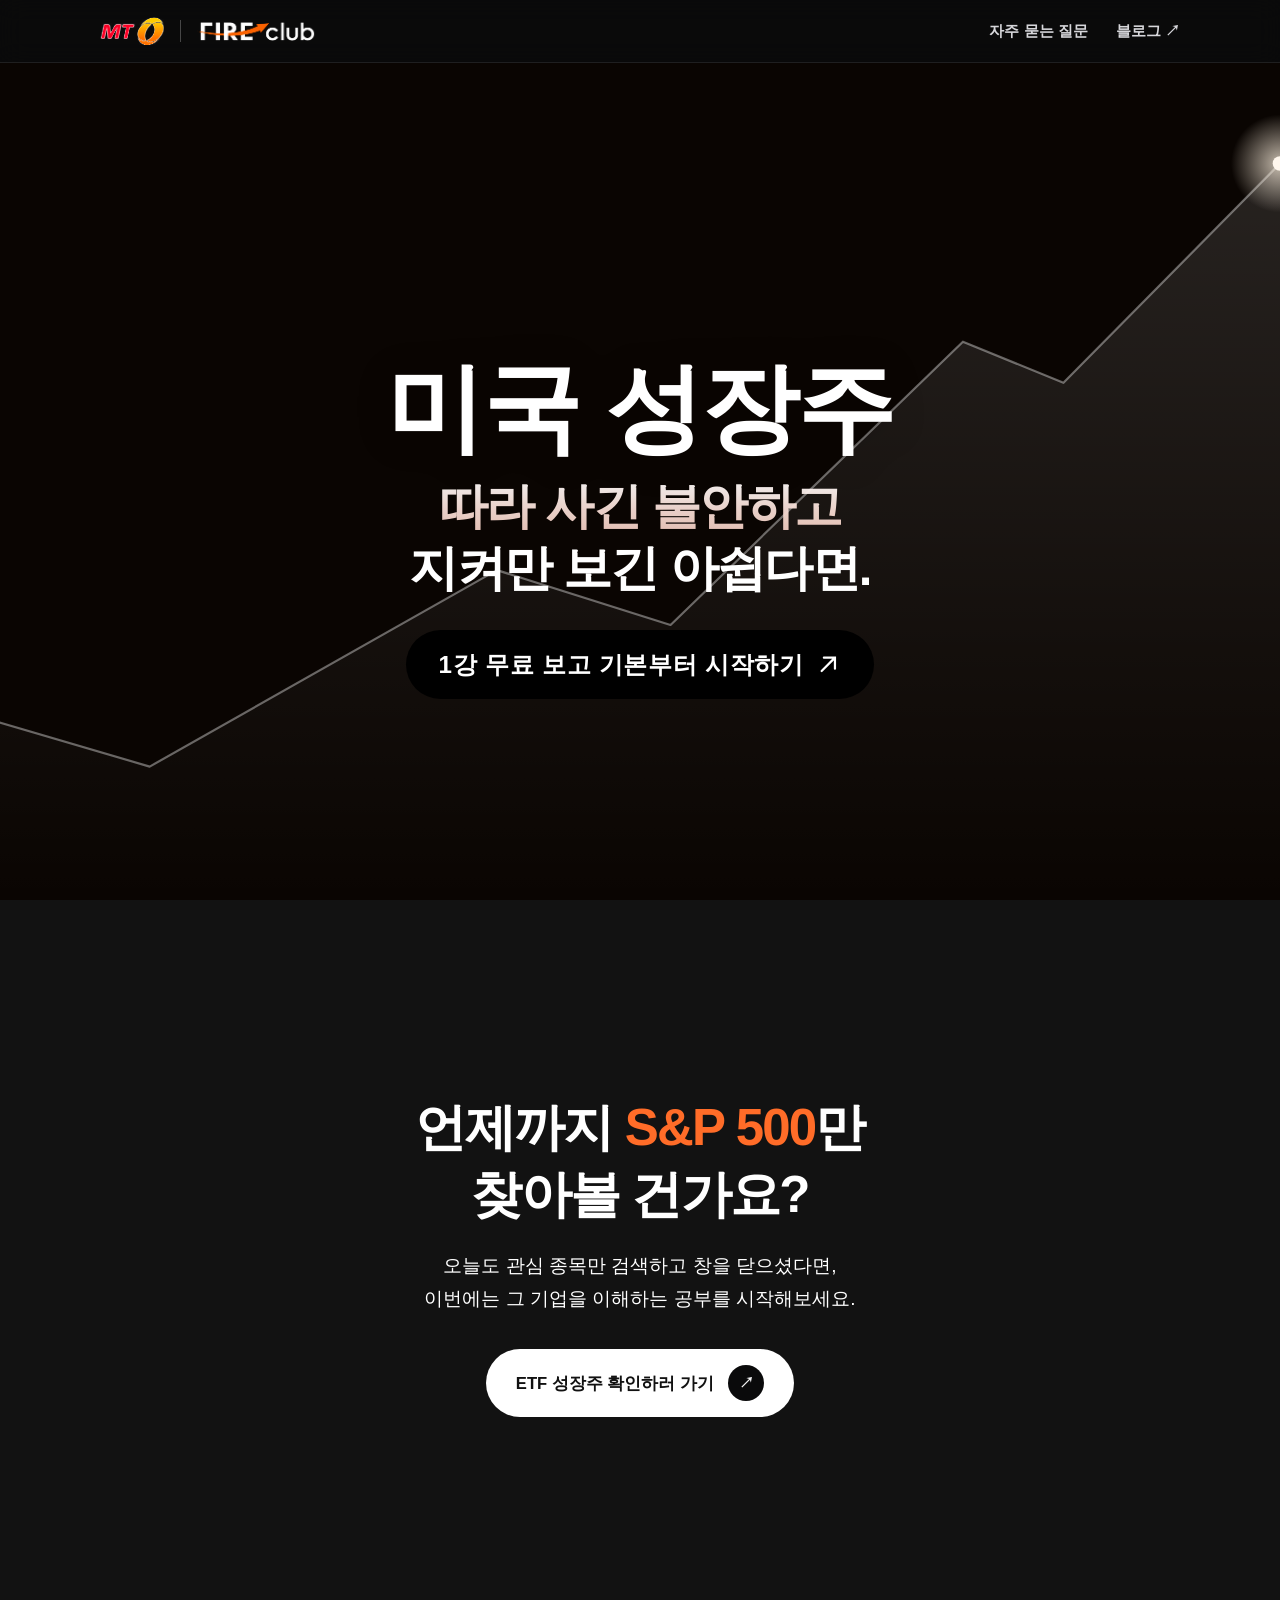
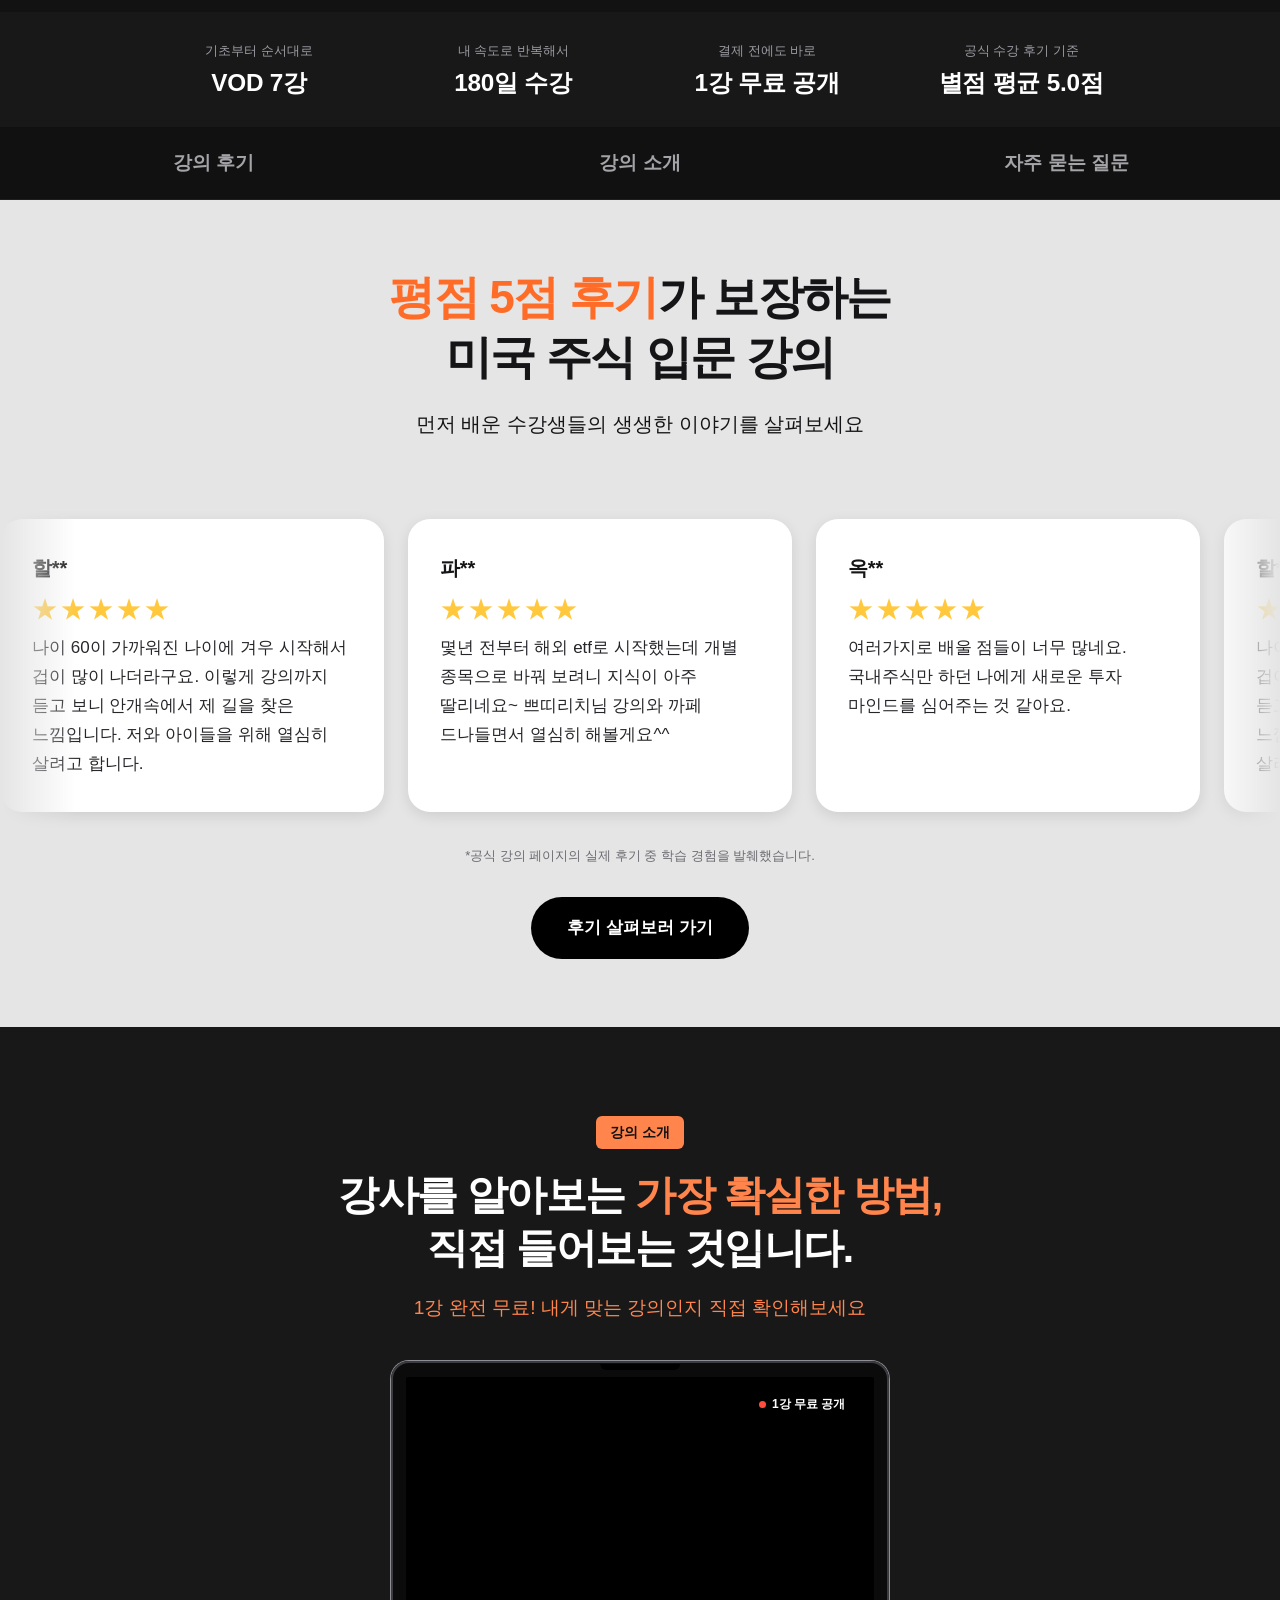
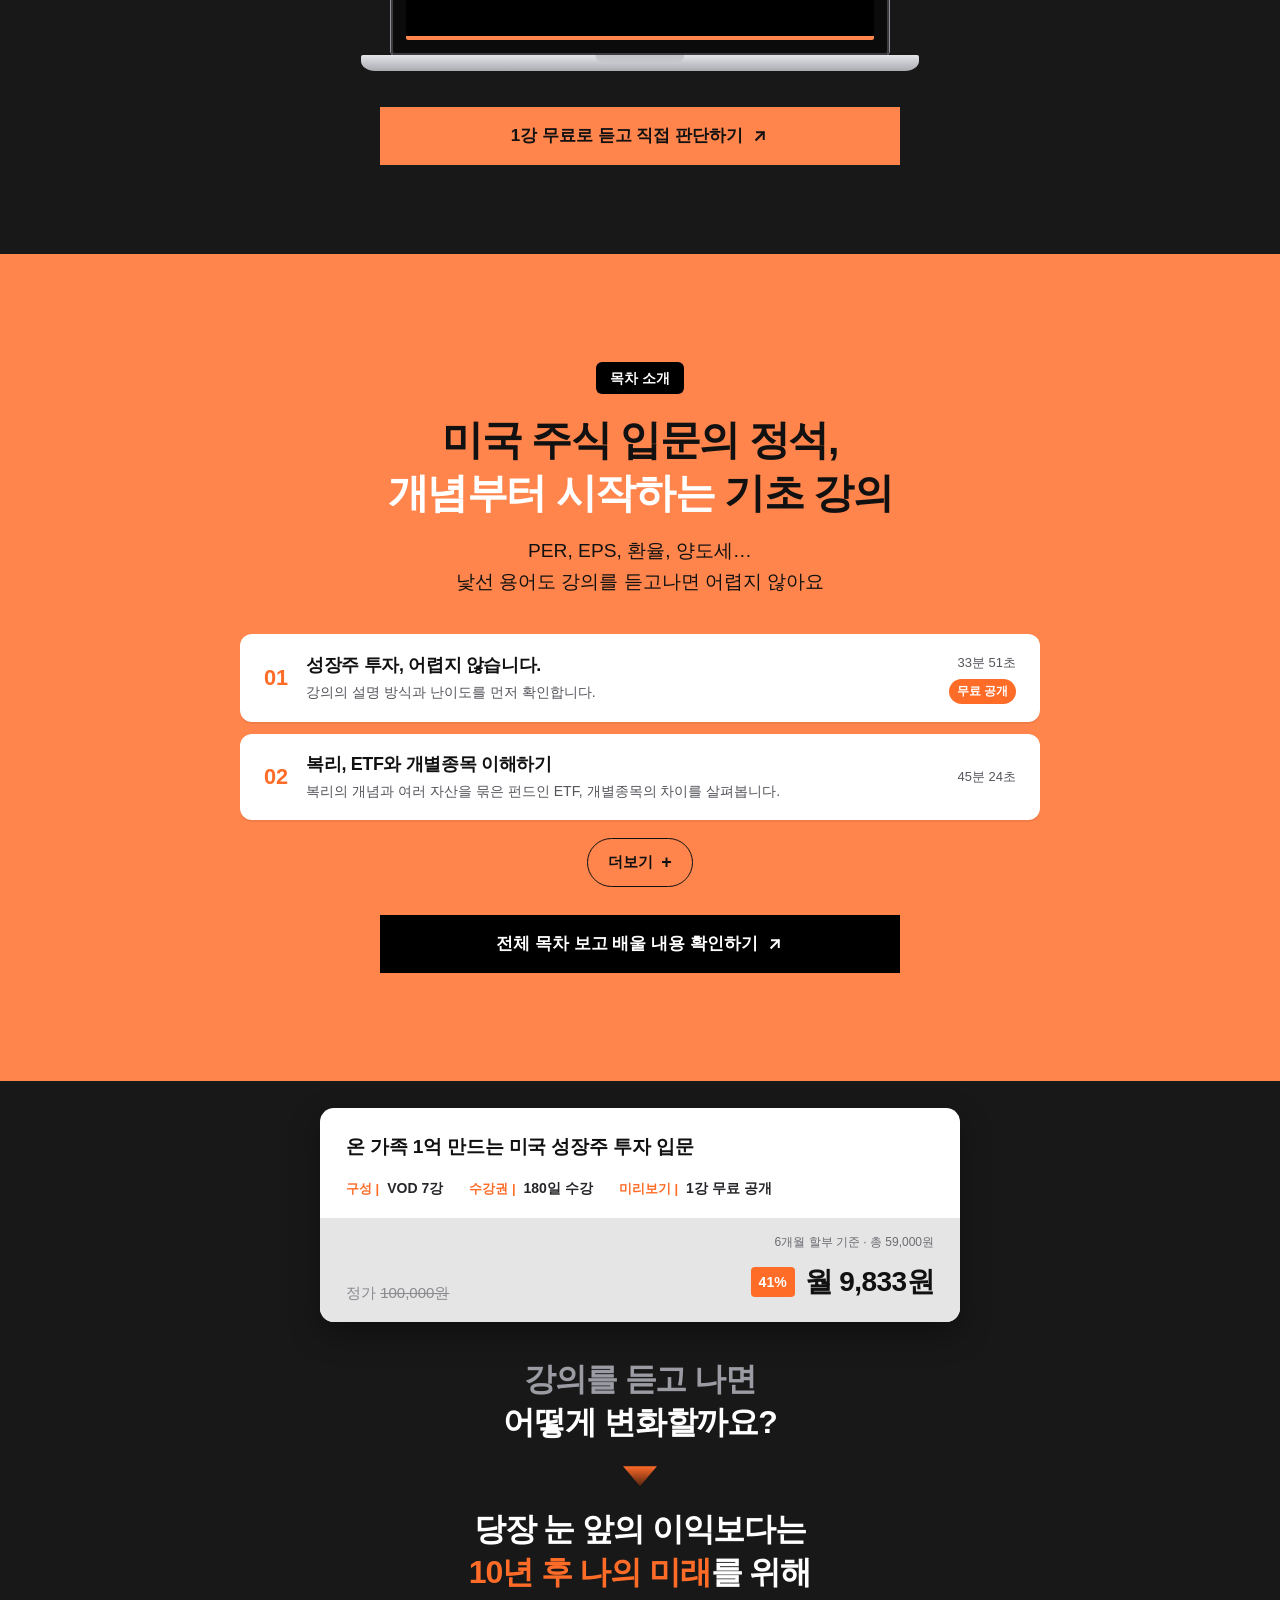
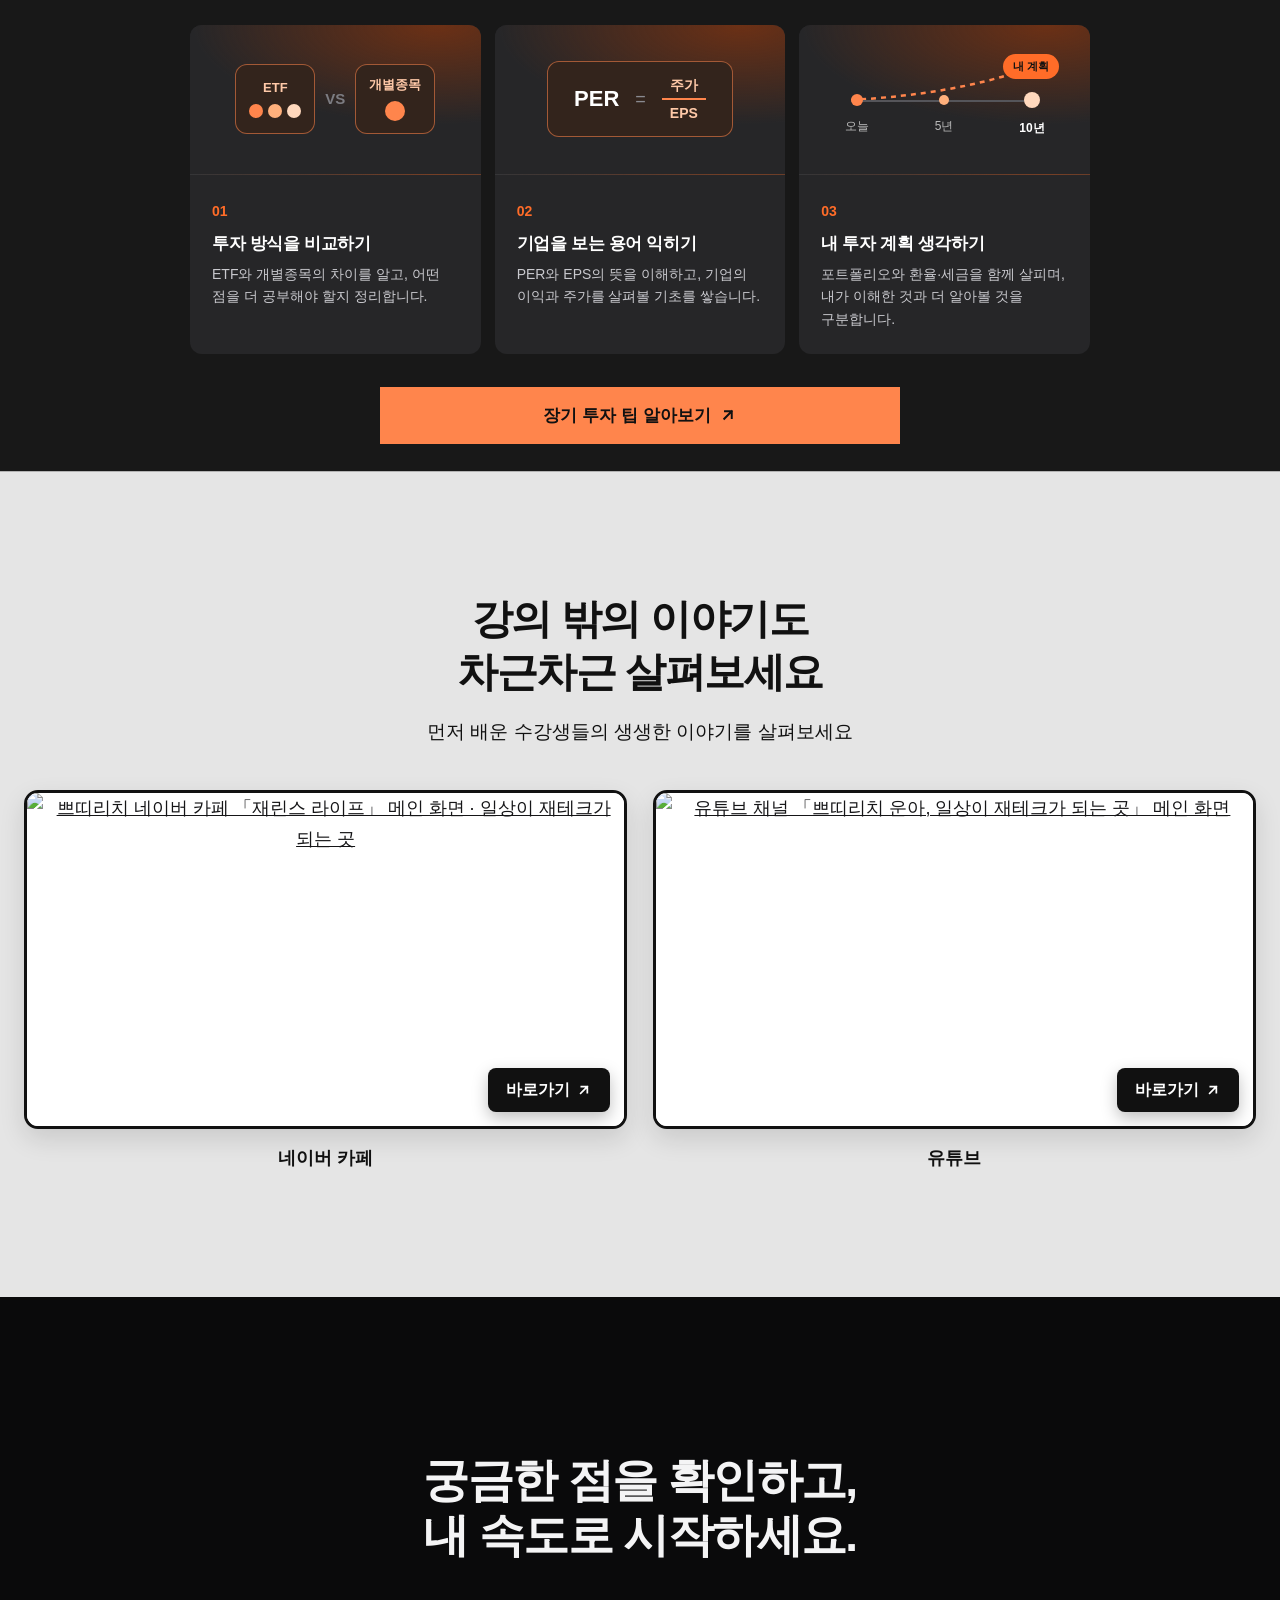
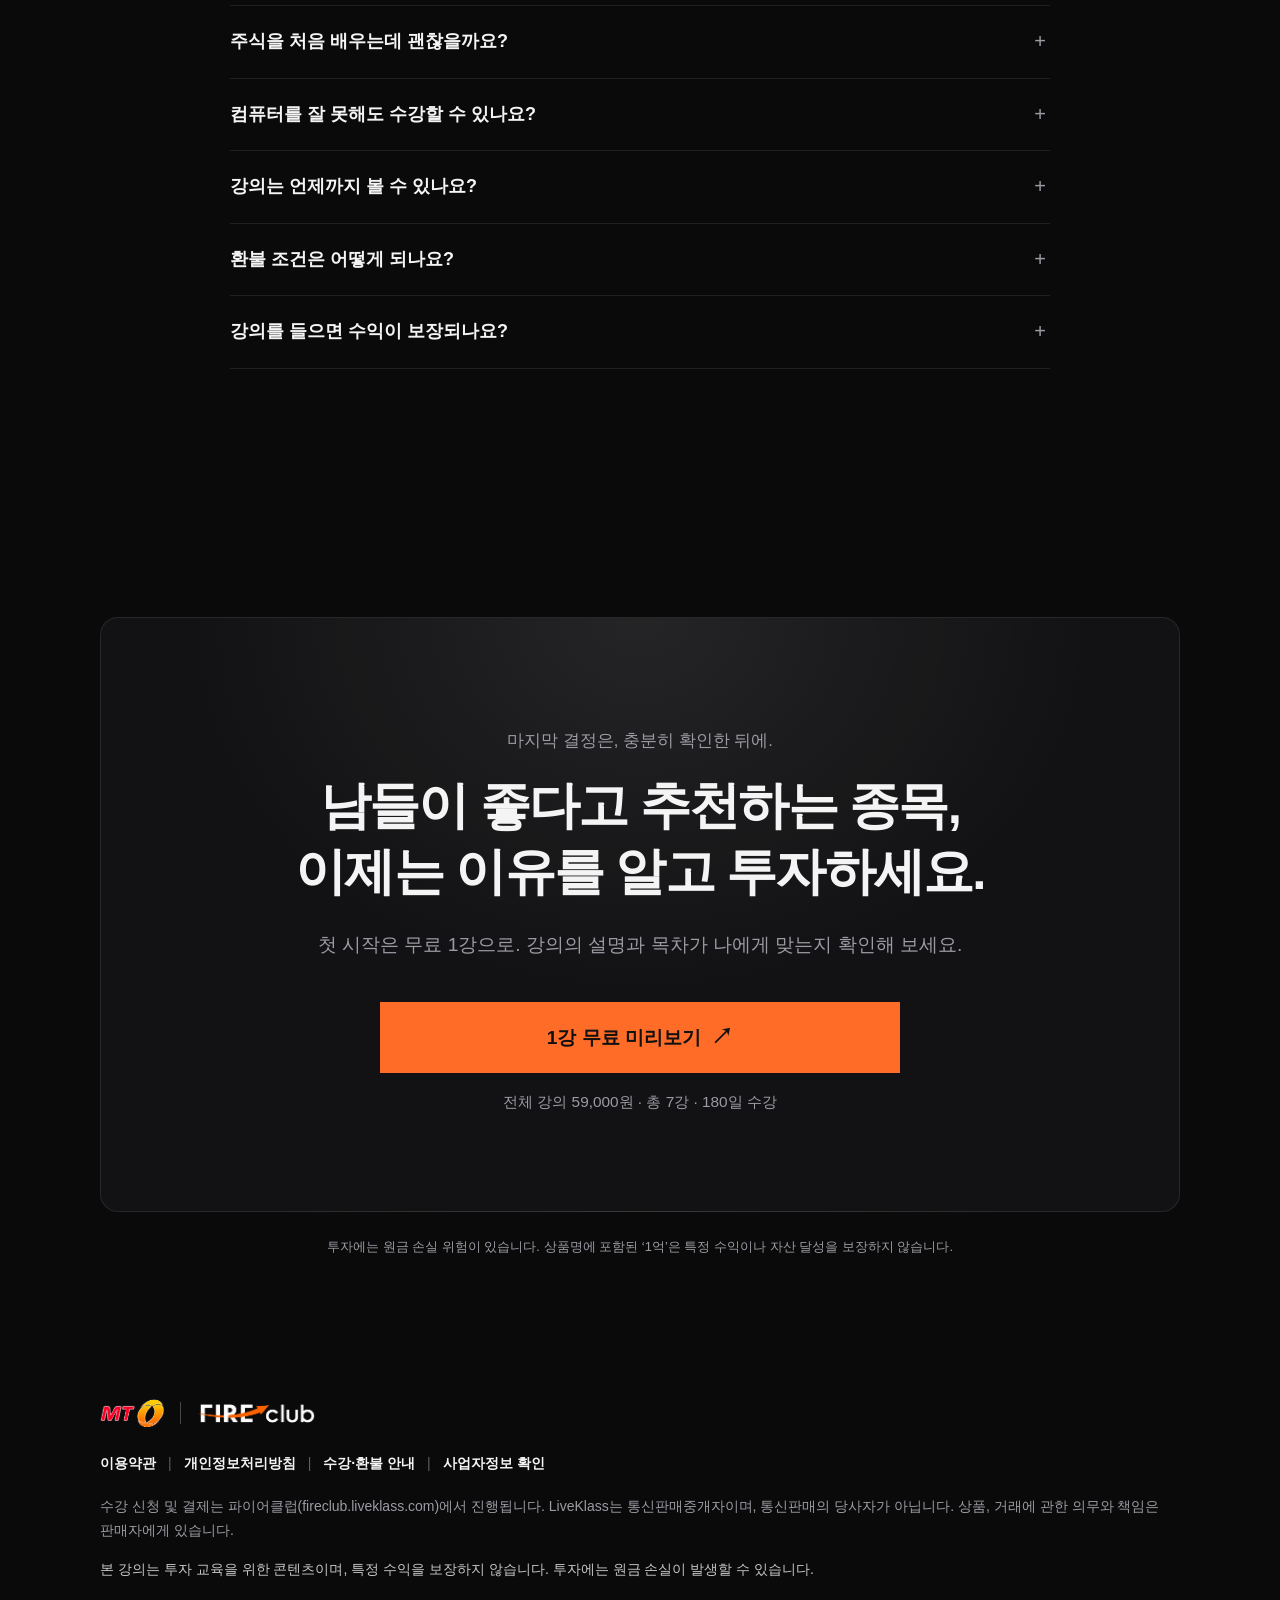
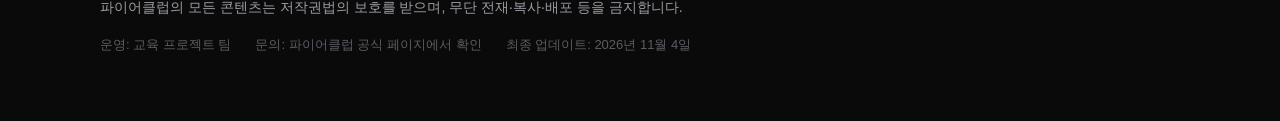
==== 03_landing_page/wireframe/index.html @ acca1b97 "Add files via upload" ====
<!doctype html>
<html lang="ko" data-layout-version="landing-20261106-v3">
<head>
  <meta charset="utf-8">
  <meta name="viewport" content="width=device-width, initial-scale=1">
  <!-- ===== SEO / GEO / AEO =====
       title 30~40자(한글), description 80~120자. 문구 확정되면 아래 OG·JSON-LD도 같이 수정 -->
  <title>온 가족 1억 만드는 미국 성장주 투자 입문 | 쁘띠리치</title>
  <meta name="description" content="미국 성장주, 남들 따라 사긴 불안하고 지켜만 보기엔 아쉽다면. 실제 1강으로 쁘띠리치의 미국 성장주 투자 입문 강의를 먼저 확인하세요.">
  <link rel="canonical" href="https://petitrich-landing.vercel.app/">
  <meta name="robots" content="noindex, nofollow">
  <meta name="theme-color" content="#0a0a0b">

  <meta property="og:type" content="website">
  <meta property="og:locale" content="ko_KR">
  <meta property="og:url" content="https://petitrich-landing.vercel.app/">
  <meta property="og:title" content="온 가족 1억 만드는 미국 성장주 투자 입문 | 쁘띠리치">
  <meta property="og:description" content="남들보다 늦었다는 조급함 대신, 미국 성장주 투자를 처음부터 차분하게.">
  <!-- 바이럴 공유(스레드·네이버 블로그 등) 미리보기 이미지: 1200x630, assets/og-viral.jpg -->
  <meta property="og:image" content="https://petitrich-landing.vercel.app/assets/og-viral.jpg">
  <meta property="og:image:type" content="image/jpeg">
  <meta property="og:image:width" content="1200">
  <meta property="og:image:height" content="630">
  <meta property="og:image:alt" content="미국 성장주 따라 사긴 불안하고 지켜만 보긴 아쉽다면.">
  <meta name="twitter:card" content="summary_large_image">
  <meta name="twitter:image" content="https://petitrich-landing.vercel.app/assets/og-viral.jpg">

  <!-- 구조화 데이터: 강의 정보 (페이지에 보이는 사실과 일치해야 함) -->
  <script type="application/ld+json">
  {
    "@context": "https://schema.org",
    "@type": "Course",
    "name": "온 가족 1억 만드는 미국 성장주 투자 입문",
    "description": "미국 성장주 발굴부터 투자까지, 온 가족 1억 만드는 재테크 전략을 VOD 7강으로 배우는 입문 강의",
    "inLanguage": "ko",
    "url": "https://petitrich-landing.vercel.app/",
    "provider": { "@type": "Organization", "name": "파이어 클럽", "url": "https://fireclub.liveklass.com/" },
    "instructor": { "@type": "Person", "name": "쁘띠리치 운아" },
    "offers": {
      "@type": "Offer", "category": "Paid", "price": "59000", "priceCurrency": "KRW",
      "url": "https://fireclub.liveklass.com/classes/274558", "availability": "https://schema.org/InStock"
    },
    "hasCourseInstance": {
      "@type": "CourseInstance", "courseMode": "Online", "courseWorkload": "PT4H29M"
    }
  }
  </script>
  <!-- FAQ 문구 확정 후 FAQPage JSON-LD 추가 (질문·답변을 화면의 FAQ와 똑같이) -->

  <!-- ===== 추적 ID 설정: 여기 두 값만 실제 ID로 교체 ===== -->
  <script>
    window.TRACKING = {
      GTM_ID: 'GTM-PLPB9NFW',       // 쁘띠리치 컨테이너 (2026-11-04 생성)
      CLARITY_ID: 'XXXXXXXXXX'          // Microsoft Clarity 프로젝트 ID (히트맵·세션 녹화, 무료)
    };
    window.dataLayer = window.dataLayer || [];
  </script>

  <!-- 본문 서체: Pretendard (쓰는 글자 묶음만 받는 dynamic subset, font-display: swap) -->
  <link rel="preconnect" href="https://cdn.jsdelivr.net" crossorigin>
  <link rel="stylesheet" href="https://cdn.jsdelivr.net/gh/orioncactus/pretendard@v1.3.9/dist/web/variable/pretendardvariable-dynamic-subset.min.css">
  <link rel="preconnect" href="https://www.googletagmanager.com">
  <link rel="preconnect" href="https://connect.facebook.net">

  <!-- Google Tag Manager -->
  <script>
    (function(w,d,s,l,i){if(/X{3}/.test(i))return;w[l]=w[l]||[];w[l].push({'gtm.start':
    new Date().getTime(),event:'gtm.js'});var f=d.getElementsByTagName(s)[0],
    j=d.createElement(s),dl=l!='dataLayer'?'&l='+l:'';j.async=true;j.src=
    'https://www.googletagmanager.com/gtm.js?id='+i+dl;f.parentNode.insertBefore(j,f);
    })(window,document,'script','dataLayer',window.TRACKING.GTM_ID);
  </script>
  <!-- End Google Tag Manager -->

  <!-- Meta 픽셀은 GTM(GTM-PLPB9NFW)에서 로드: 'Meta 픽셀 - 기본 코드(PageView)', 'Meta 픽셀 - Lead (CTA 클릭)' 태그. 여기 다시 넣으면 중복 집계됨 -->

  <!-- Microsoft Clarity: 스크롤 깊이·클릭 히트맵. 광고 소재(utm_content)별로 나눠 볼 수 있게 태그를 붙임 -->
  <script>
    (function (id) {
      if (/X{3}/.test(id)) return;
      (function(c,l,a,r,i,t,y){c[a]=c[a]||function(){(c[a].q=c[a].q||[]).push(arguments)};
      t=l.createElement(r);t.async=1;t.src="https://www.clarity.ms/tag/"+i;
      y=l.getElementsByTagName(r)[0];y.parentNode.insertBefore(t,y);})(window,document,"clarity","script",id);
      var q = new URLSearchParams(location.search);
      ['utm_source','utm_medium','utm_campaign','utm_content'].forEach(function (k) { if (q.get(k)) clarity('set', k, q.get(k)); });
    })(window.TRACKING.CLARITY_ID);
  </script>

  <style>
    /* 디자인 토큰 — 레퍼런스: Quanta (land-book). 무채색 다크, 좁은 자간 헤드라인, 가는 구분선
       색·간격은 여기만 바꾸면 전체 반영 */
    :root {
      color-scheme: dark;
      --bg: #0a0a0b;
      --panel: #121214;
      --panel-2: #18181b;
      --text: #f4f4f5;
      --muted: #9b9ba3;
      --faint: #5c5c63;
      --line: rgba(255,255,255,.09);
      --line-strong: rgba(255,255,255,.18);
      --placeholder: rgba(255,255,255,.035);
      --pill-bg: #f4f4f5;
      --pill-text: #0a0a0b;
      --radius: 14px;
      --max: 1120px;
      --gutter: 20px;
      --font: "Pretendard Variable", Pretendard, -apple-system, BlinkMacSystemFont, "Apple SD Gothic Neo", "Malgun Gothic", sans-serif;
      --mono: ui-monospace, "SF Mono", "JetBrains Mono", Menlo, Consolas, monospace;
    }
    * { box-sizing: border-box; }
    html { scroll-behavior: smooth; -webkit-text-size-adjust: 100%; }
    @media (prefers-reduced-motion: reduce) { html { scroll-behavior: auto; } *, *::before, *::after { transition: none !important; animation: none !important; } }
    @media (pointer: fine) { html { overscroll-behavior: none; } }
    body {
      margin: 0; background: var(--bg); color: var(--text); font-family: var(--font);
      font-size: 16px; line-height: 1.65; word-break: keep-all; overflow-wrap: break-word;
      -webkit-font-smoothing: antialiased; -webkit-tap-highlight-color: transparent;
    }
    img { max-width: 100%; display: block; }
    a { color: inherit; touch-action: manipulation; }
    :focus-visible { outline: 2px solid var(--text); outline-offset: 3px; border-radius: 6px; }
    .wrap { max-width: var(--max); margin: 0 auto; padding: 0 max(var(--gutter), env(safe-area-inset-left)); }

    /* 타이포 */
    h1, h2, h3 { margin: 0; font-weight: 600; letter-spacing: -0.035em; text-wrap: balance; }
    h1 { font-size: clamp(36px, 6.2vw, 68px); line-height: 1.12; }
    h2 { font-size: clamp(28px, 4.2vw, 46px); line-height: 1.2; }
    h3 { font-size: 18px; line-height: 1.45; letter-spacing: -0.02em; }
    p { margin: 0; }
    .lead { color: var(--muted); font-size: clamp(17px, 1.6vw, 19px); max-width: 34em; margin-top: 20px; }
    /* 라벨: 레퍼런스는 고정폭 영문 라벨이지만 한글은 고정폭에서 자간이 벌어지므로 본문 서체 + 작은 크기로 */
    .label { font-size: 13px; font-weight: 500; letter-spacing: 0; color: var(--muted); }
    .num { font-variant-numeric: tabular-nums; }
    .slot-img { width: 100%; height: 100%; object-fit: cover; }

    /* 소재가 들어갈 자리 (tools/sync_landing.py 가 채우면 class="ph" 제거) */
    .ph {
      background: var(--placeholder); border: 1px dashed var(--line-strong); border-radius: 10px;
      color: var(--faint); font-size: 14px; letter-spacing: 0; font-weight: 400; padding: 16px 18px; min-height: 56px;
    }

    /* 버튼: 흰 알약 + 화살표 칸 */
    .pill {
      display: inline-flex; align-items: center; gap: 14px; min-height: 48px; padding: 6px 6px 6px 22px;
      border-radius: 999px; background: var(--pill-bg); color: var(--pill-text); text-decoration: none;
      font-weight: 600; font-size: 16px; transition: background-color .2s, transform .2s;
    }
    .pill:hover { background: #ffffff; }
    .pill:active { transform: scale(.98); }
    .pill-arrow {
      display: inline-grid; place-items: center; width: 36px; height: 36px; border-radius: 999px;
      background: var(--pill-text); color: var(--pill-bg); font-size: 15px; transition: transform .2s;
    }
    .pill:hover .pill-arrow { transform: translate(2px, -2px); }
    .pill-sm { min-height: 40px; padding: 4px 4px 4px 16px; font-size: 14px; gap: 10px; }
    .pill-sm .pill-arrow { width: 32px; height: 32px; }

    .skip { position: absolute; left: 16px; top: -48px; z-index: 50; padding: 10px 14px; border-radius: 8px; background: var(--pill-bg); color: var(--pill-text); text-decoration: none; }
    .skip:focus { top: 12px; }

    /* 운영 주체 표기 + 헤더 */
    .notice { font-size: 13px; color: var(--muted); padding: 10px 0; border-bottom: 1px solid var(--line); }
    .site-head {
      position: sticky; top: 0; z-index: 30; background: rgba(10,10,11,.9);
      backdrop-filter: saturate(140%) blur(12px); -webkit-backdrop-filter: saturate(140%) blur(12px);
      border-bottom: 1px solid var(--line);
    }
    .head-row { display: flex; align-items: center; justify-content: space-between; min-height: 60px; gap: 16px; }
    .brand { font-weight: 700; letter-spacing: -0.02em; font-size: 16px; }
    .brand small { font-weight: 400; color: var(--muted); font-size: 14px; margin-left: 8px; }
    [id] { scroll-margin-top: 76px; }

    section { padding: clamp(80px, 11vw, 144px) 0; border-bottom: 1px solid var(--line); }

    /* 1. 히어로 */
    .hero { padding-top: clamp(56px, 8vw, 104px); padding-bottom: 0; border-bottom: 0; }
    .hero .label { margin-bottom: 24px; display: inline-block; padding: 6px 10px; border: 1px solid var(--line-strong); border-radius: 999px; }
    .hero .pill { margin-top: 36px; }
    .cta-note { margin-top: 12px; font-size: 14px; color: var(--muted); }
    .proof { list-style: none; margin: 28px 0 0; padding: 0; display: flex; flex-wrap: wrap; gap: 10px 0; font-size: 14px; color: var(--muted); }
    .proof li { padding: 0 16px; border-left: 1px solid var(--line-strong); }
    .proof li:first-child { padding-left: 0; border-left: 0; }
    .proof strong { color: var(--text); font-weight: 600; margin-right: 6px; }
    .proof s { color: var(--faint); margin-right: 6px; }
    .hero-panel {
      position: relative; margin-top: clamp(48px, 7vw, 80px); border-radius: 18px; overflow: hidden;
      border: 1px solid var(--line); aspect-ratio: 16 / 8; min-height: 360px; isolation: isolate;
      /* 셰이더 전·대체 배경: 위에서 내려오는 빛 + 숫자 패턴 */
      background:
        radial-gradient(ellipse 55% 70% at 50% -10%, rgba(255,255,255,.16), transparent 70%),
        url("data:image/svg+xml,%3Csvg xmlns='http://www.w3.org/2000/svg' width='120' height='72'%3E%3Cg fill='%23ffffff' fill-opacity='.08' font-family='monospace' font-size='12'%3E%3Ctext x='4' y='14'%3E8 4 0 6 9 5%3C/text%3E%3Ctext x='4' y='38'%3E2 7 3 $ 1 0%3C/text%3E%3Ctext x='4' y='62'%3E5 9 6 4 8 2%3C/text%3E%3C/g%3E%3C/svg%3E"),
        var(--panel);
    }
    .hero-panel::after { /* 패널 아래쪽이 바탕으로 녹아드는 그라디언트 (레퍼런스의 제품 화면 처리) */
      content: ""; position: absolute; inset: auto 0 0 0; height: 45%; z-index: 1; pointer-events: none;
      background: linear-gradient(to bottom, transparent, var(--bg));
    }
    .fx { position: absolute; inset: 0; z-index: 0; opacity: 0; transition: opacity 1.2s ease; }
    .fx.on { opacity: 1; }
    .hero-panel.fx-on { background: var(--bg); } /* 셰이더가 켜지면 CSS 숫자 패턴을 꺼서 겹치지 않게 */
    .fx canvas { display: block; }
    .hero-photo {
      position: absolute; z-index: 2; right: 5%; bottom: 8%; width: min(34%, 340px); aspect-ratio: 4 / 5;
      border-radius: 18px; overflow: hidden; box-shadow: 0 30px 80px rgba(0,0,0,.55);
      /* 글래스: 숫자 모자이크 위에 반투명 유리 테두리로 깊이감 */
      padding: 8px; background: rgba(255,255,255,.06); border: 1px solid rgba(255,255,255,.16);
      -webkit-backdrop-filter: blur(14px) saturate(140%); backdrop-filter: blur(14px) saturate(140%);
    }
    .hero-photo .slot-img { border-radius: 11px; }
    .hero-photo.ph { display: grid; place-items: center; text-align: center; background: rgba(255,255,255,.06); border-style: solid; border-color: rgba(255,255,255,.16); }
    .bento { display: grid; grid-template-columns: repeat(4, 1fr); grid-auto-rows: minmax(120px, auto); gap: 12px; margin: 16px 0 0; }
    .b { border: 1px solid var(--line); border-radius: var(--radius); background: var(--panel); padding: 22px 24px; display: flex; flex-direction: column; }
    .b dt { font-size: 13px; color: var(--muted); }
    .b dd { margin: 0; }
    .b-v { margin-top: auto !important; padding-top: 16px; font-size: 26px; font-weight: 600; letter-spacing: -0.03em; }
    .b-s { font-size: 14px; color: var(--muted); margin-top: 4px !important; }
    .b-lg { grid-column: span 2; grid-row: span 2; background: radial-gradient(ellipse 80% 70% at 0% 0%, rgba(255,255,255,.07), transparent 70%), var(--panel-2); }
    .b-lg .b-v { font-size: clamp(56px, 7vw, 88px); line-height: 1; }
    .b-lg .b-v small { font-size: .35em; color: var(--muted); margin-left: 4px; }
    .b-wide { grid-column: span 2; }

    /* 2단: 왼쪽 라벨 + 오른쪽 내용 (레퍼런스의 • Features 구성) */
    .split { display: grid; grid-template-columns: 220px 1fr; gap: 40px; }
    .side-label { font-size: 13px; font-weight: 500; color: var(--muted); padding-top: 14px; }
    .side-label::before { content: ""; display: inline-block; width: 6px; height: 6px; border-radius: 50%; background: var(--text); margin-right: 10px; vertical-align: 2px; }
    .split h2 { max-width: 18em; }

    /* 2. 원인: 구분선 행 */
    .rows { margin-top: 48px; border-top: 1px solid var(--line); }
    .row { display: grid; grid-template-columns: 1fr 1.4fr; gap: 24px; padding: 28px 0; border-bottom: 1px solid var(--line); }
    .row.ph { display: block; border-radius: 0; border-width: 0 0 1px; border-style: solid; border-color: var(--line); background: transparent; padding: 28px 0; }
    .row p { color: var(--muted); }

    /* 3. 실수: 3칸 표 */
    .cells { margin-top: 48px; display: grid; grid-template-columns: 1.3fr 1fr; gap: 12px; }
    .cell { padding: 28px; min-height: 160px; background: var(--panel); border: 1px solid var(--line); border-radius: var(--radius); }
    .cell:first-child { grid-row: span 2; display: flex; flex-direction: column; justify-content: flex-end; min-height: 336px;
      background: radial-gradient(ellipse 90% 60% at 100% 0%, rgba(255,255,255,.06), transparent 70%), var(--panel-2); }
    .cell:first-child h3 { font-size: 24px; }
    .cell.ph { border-style: dashed; border-color: var(--line-strong); }
    .cell h3 { margin-bottom: 10px; }
    .cell p { color: var(--muted); font-size: 15px; }

    /* 4. 강의 철학: 스크롤하면 채워지는 문장 + 비교 */
    .statement { font-size: clamp(26px, 3.6vw, 40px); line-height: 1.4; letter-spacing: -0.03em; max-width: 24em; }
    .statement .w { color: var(--faint); transition: color .25s; }
    .statement .w.lit { color: var(--text); }
    .compare { margin-top: 56px; display: grid; grid-template-columns: 1fr 1fr; gap: 16px; }
    .compare-col { border: 1px solid var(--line); border-radius: var(--radius); padding: 28px; background: var(--panel); }
    .compare-col h3 { font-size: 13px; font-weight: 500; letter-spacing: 0; color: var(--muted); margin-bottom: 18px; }
    .compare-col.calm { background: var(--panel-2); border-color: var(--line-strong); }
    .compare-col.rush ul { color: var(--muted); }
    .compare-col ul, .card-list ul { margin: 0; padding: 0; list-style: none; }
    .compare-col li, .card-list li { padding: 12px 0; border-top: 1px solid var(--line); }
    .compare-col li:first-child, .card-list li:first-child { border-top: 0; padding-top: 0; }

    /* 5. 강사 */
    .person { margin-top: 48px; display: grid; grid-template-columns: 1fr 1fr; gap: 16px; }
    .person-photo { aspect-ratio: 4 / 5; border-radius: var(--radius); overflow: hidden; background: var(--panel); border: 1px solid var(--line); }
    .person-photo.ph { display: grid; place-items: center; }
    .person-side { display: grid; gap: 16px; align-content: start; }
    .card-list { border: 1px solid var(--line); border-radius: var(--radius); padding: 28px; background: var(--panel); }
    .card-list > h3 { font-size: 13px; font-weight: 500; letter-spacing: 0; color: var(--muted); margin-bottom: 16px; }
    .card-list .ph { margin: 0; }

    /* 6. FAQ + 신청 */
    .faq-grid { margin-top: 48px; display: grid; grid-template-columns: 1.3fr 1fr; gap: 40px; align-items: start; }
    details { border-bottom: 1px solid var(--line); }
    details:first-child { border-top: 1px solid var(--line); }
    /* 질문 줄 전체(위아래 여백 포함)가 눌리도록 여백을 summary 안에 둠. 터치 영역 44px 이상 */
    details summary { cursor: pointer; font-weight: 600; list-style: none; padding: 20px 36px 20px 0; min-height: 44px; position: relative; }
    details summary::-webkit-details-marker { display: none; }
    details summary::after { content: "+"; position: absolute; right: 4px; top: 18px; color: var(--muted); font-weight: 400; font-size: 20px; transition: transform .2s; }
    details[open] summary::after { transform: rotate(45deg); }
    details p { margin: 0 0 20px; color: var(--muted); }
    .price { border: 1px solid var(--line); border-radius: var(--radius); padding: 28px; background: var(--panel); }
    .price dl { display: grid; grid-template-columns: auto 1fr; gap: 14px 20px; margin: 0; }
    .price dt { color: var(--muted); font-size: 14px; }
    .price dd { margin: 0; font-variant-numeric: tabular-nums; }
    .price s { color: var(--faint); margin-right: 6px; }
    .price .ph { min-height: 0; padding: 8px 10px; }
    .closing { margin-top: clamp(72px, 10vw, 120px); padding: clamp(40px, 6vw, 64px); border: 1px solid var(--line); border-radius: 18px; text-align: center;
      background: radial-gradient(ellipse 60% 90% at 50% 0%, rgba(255,255,255,.08), transparent 70%), var(--panel); }
    .closing p { color: var(--muted); margin-top: 12px; }
    .closing .pill { margin-top: 28px; }

    footer { padding: 48px 0 64px; font-size: 14px; color: var(--muted); }
    .n-short { display: none; }
    .tag { display: inline-block; margin-left: 6px; padding: 1px 8px; border: 1px solid var(--line-strong); border-radius: 999px; font-size: 12px; color: var(--text); vertical-align: 2px; }
    .price-note { display: block; font-size: 13px; color: var(--muted); margin-top: 4px; }
    .foot-grid { display: flex; flex-wrap: wrap; gap: 8px 32px; }

    /* 모바일 하단 CTA: 히어로를 지나면 조용히 나타나고, 신청 섹션이 보이면 사라짐 */
    .sticky-cta { display: none; }

    /* PC 플로팅 CTA: 위치는 스크립트가 스크롤에 맞춰 transform으로 계산 (CSS transition 없이 그대로 따라감) */
    .float-cta {
      position: fixed; left: 0; top: 0; z-index: 35; visibility: hidden; opacity: 0; will-change: transform;
      transition: opacity .25s, box-shadow .3s, background-color .2s;
    }
    .float-cta.show { visibility: visible; opacity: 1; }
    .float-cta.docked { box-shadow: 0 18px 44px rgba(0,0,0,.55), 0 0 0 1px rgba(255,255,255,.12); }
    .float-cta.show.away { opacity: 0; pointer-events: none; }
    @media (max-width: 760px), (pointer: coarse) { .float-cta { display: none; } }

    /* 가벼운 숫자 모자이크 (모바일·WebGPU 미지원) */
    .mosaic { position: absolute; inset: 0; z-index: 0; width: 100%; height: 100%; display: block; }
    @media (pointer: coarse) {
      /* 터치 기기는 움직이는 캔버스 위 배경 흐림(backdrop-filter)이 무거워서 반투명 배경만 */
      .hero-photo { -webkit-backdrop-filter: none; backdrop-filter: none; background: rgba(18,18,20,.72); }
    }

    @media (max-width: 860px) {
      .split { grid-template-columns: 1fr; gap: 16px; }
      .side-label { padding-top: 0; }
      .row { grid-template-columns: 1fr; gap: 6px; }
      .cells { grid-template-columns: 1fr; }
      .cell, .cell:first-child { min-height: 0; grid-row: auto; }
      .compare, .person, .faq-grid { grid-template-columns: 1fr; }
      .bento { grid-template-columns: 1fr 1fr; grid-auto-rows: auto; }
      .b-lg, .b-wide { grid-column: span 2; grid-row: auto; }
      .b-lg .b-v { font-size: 64px; }
    }
    @media (max-width: 760px) {
      .head-row .pill { display: none; } /* 모바일은 하단 CTA가 대신함 */
      /* 첫 화면 다이어트: 운영 안내 한 줄, 헤더·여백 축소, 라벨 숨김 → 헤드라인·CTA·신뢰 요소가 한 화면에 */
      .notice { padding: 8px 0; font-size: 12px; }
      .n-full { display: none; }
      .n-short { display: inline; }
      .head-row { min-height: 52px; }
      .hero { padding-top: 36px; }
      .hero .label { display: none; }
      .hero .pill { margin-top: 28px; }
      .proof { margin-top: 20px; font-size: 13px; }
      .proof { gap: 8px 18px; }
      .proof li, .proof li:first-child { padding: 0; border-left: 0; } /* 줄바꿈 시 줄 앞에 구분선만 남지 않게 */
      .hero-panel { aspect-ratio: 4 / 5; min-height: 0; }
      .hero-photo { width: 62%; right: 50%; transform: translateX(50%); bottom: 10%; }
      .hero .pill { width: 100%; justify-content: space-between; }
      .closing .pill { width: 100%; justify-content: space-between; }
      .sticky-cta {
        display: flex; align-items: center; justify-content: space-between; position: fixed; z-index: 40;
        left: max(16px, env(safe-area-inset-left)); right: max(16px, env(safe-area-inset-right));
        bottom: calc(12px + env(safe-area-inset-bottom));
        box-shadow: 0 10px 30px rgba(0,0,0,.5);
        opacity: 0; transform: translateY(12px); pointer-events: none; transition: opacity .3s, transform .3s;
      }
      .sticky-cta.show { opacity: 1; transform: none; pointer-events: auto; }
    }
    body { font-size:18px; line-height:1.75; }
    .wrap { width:100%; }
    .wire-hero { display:grid; grid-template-columns:1.2fr .8fr; gap:56px; align-items:center; }
    .wire-hero > *, .wire-trust > *, .wire-course-layout > *, .wire-faq-layout > * { min-width:0; }
    .hero { padding-bottom:48px; }
    .wire-hero h1 { font-size:clamp(34px,4.6vw,58px); line-height:1.32; }
    .wire-hero .lead { max-width:30em; font-size:18px; }
    .media-space { margin:0; padding:16px; border:1px solid var(--line-strong); border-radius:16px; background:var(--panel); overflow:hidden; }
    .media-space img { display:block; width:100%; height:auto; border-radius:9px; object-fit:cover; }
    .media-space figcaption { font-size:13px; line-height:1.6; color:var(--muted); margin-top:12px; }
    .wire-facts { display:grid; grid-template-columns:repeat(4,minmax(0,1fr)); gap:20px; margin-top:52px; }
    .wire-facts > div { padding-top:22px; border-top:1px solid var(--line-strong); }
    .wire-facts small { display:block; color:var(--muted); font-size:14px; }
    .wire-facts strong { display:block; font-size:20px; margin-top:4px; font-weight:600; }
    .wire-heading { margin-bottom:42px; }
    .wire-heading .side-label { margin-bottom:22px; }
    .wire-heading .lead { max-width:42em; font-size:18px; }
    .wire-gloss { margin-top:20px; color:var(--muted); font-size:14px; max-width:50em; }
    .wire-two { display:grid; grid-template-columns:repeat(2,minmax(0,1fr)); gap:24px; }
    .wire-three { display:grid; grid-template-columns:repeat(3,minmax(0,1fr)); gap:20px; }
    .wire-empathy { background:var(--panel); border:1px solid var(--line); border-radius:14px; padding:32px; }
    .wire-kicker { display:block; color:var(--muted); font-size:14px; margin-bottom:16px; }
    .wire-empathy h3 { font-size:25px; line-height:1.5; }
    .wire-empathy p { margin-top:20px; color:var(--muted); font-size:18px; }
    .wire-inline-cta { margin:32px 0 72px; }
    .wire-review-title { display:flex; justify-content:space-between; align-items:end; gap:24px; margin-bottom:28px; }
    .wire-review-title h3 { font-size:30px; }
    .wire-review-title p { color:var(--muted); max-width:23em; font-size:16px; }
    .wire-quotes blockquote { display:flex; flex-direction:column; justify-content:space-between; gap:30px; margin:0; padding:28px; background:var(--panel); border:1px solid var(--line); border-radius:14px; }
    .wire-quotes blockquote p { font-size:22px; line-height:1.6; }
    .wire-quotes cite { font-size:14px; font-style:normal; color:var(--muted); }
    .wire-note { margin-top:16px; font-size:14px; line-height:1.65; color:var(--muted); }
    .wire-text-link { display:inline-block; margin-top:28px; text-decoration:underline; text-underline-offset:6px; font-size:17px; }
    .wire-trust { display:grid; grid-template-columns:1fr 1fr; gap:48px; align-items:center; }
    .wire-bio h3 { font-size:32px; }
    .wire-bio h3 small { font-size:16px; color:var(--muted); font-weight:400; margin-left:10px; }
    .wire-bio > p:not(.wire-kicker) { margin-top:22px; color:var(--muted); }
    .wire-badges { display:flex; gap:8px; flex-wrap:wrap; list-style:none; padding:0; margin:24px 0 30px; }
    .wire-badges li { font-size:13px; padding:5px 10px; border:1px solid var(--line-strong); border-radius:4px; }
    .wire-course,.wire-outcomes,.wire-resources { margin-top:100px; padding-top:72px; border-top:1px solid var(--line-strong); }
    .wire-course-layout { display:grid; grid-template-columns:.9fr 1.1fr; gap:40px; align-items:start; }
    .wire-lessons summary { font-size:18px; line-height:1.55; }
    .wire-lessons details p { font-size:18px; }
    .wire-outcomes > .lead { font-size:18px; }
    .wire-outcomes .wire-three { margin-top:36px; }
    .wire-outcomes article { padding:28px 0; border-top:1px solid var(--line-strong); }
    .wire-outcomes article > span { font-size:14px; color:var(--muted); }
    .wire-outcomes article h3 { font-size:23px; margin:18px 0 14px; }
    .wire-outcomes article p { color:var(--muted); }
    .resource-card { border:1px solid var(--line); border-radius:14px; overflow:hidden; background:var(--panel); }
    .resource-card .media-space { border:0; border-bottom:1px solid var(--line); border-radius:0; }
    .resource-card > div { padding:28px; }
    .resource-card h3 { font-size:23px; }
    .resource-card p { color:var(--muted); margin-top:16px; }
    .resource-pending { display:block; color:var(--muted); margin-top:24px; font-size:14px; }
    .wire-faq-layout { display:grid; grid-template-columns:1.1fr .9fr; gap:48px; align-items:start; }
    .wire-faq-layout summary { font-size:18px; }
    .wire-faq-layout details p { font-size:18px; }
    .wire-original { color:var(--muted); margin-top:20px; }
    .wire-price { font-size:46px; font-weight:600; letter-spacing:-.04em; margin:8px 0 0; }
    .wire-price > span { font-size:24px; color:#e1cfa4; }
    .wire-price > small { font-size:20px; }
    .wire-faq-layout .price dl { margin:28px 0; }
    .wire-faq-layout .price .pill { display:flex; justify-content:space-between; }
    .wire-buy-note { font-size:16px; }
    .closing .wire-text-link { margin-top:20px; }
    .wire-risk { color:var(--muted); font-size:14px; margin-top:32px; text-align:center; }
    .wire-hero .pill,.wire-faq-layout .pill { min-height:52px; }
    @media(max-width:860px) { .wire-hero { gap:28px; grid-template-columns:1.1fr .9fr; } .wire-trust,.wire-course-layout,.wire-faq-layout { grid-template-columns:1fr; gap:32px; } .wire-trust .media-space { max-width:620px; } .wire-three { grid-template-columns:1fr; } .wire-quotes blockquote { gap:18px; } .wire-review-title { display:block; } .wire-review-title p { margin-top:16px; max-width:none; } }
    @media(max-width:600px) { .wire-hero,.wire-two { grid-template-columns:1fr; } .wire-hero h1 { font-size:clamp(29px,7.8vw,44px); line-height:1.4; } .wire-hero .media-space { width:100%; max-width:380px; margin:8px auto 0; } .wire-hero .label { display:inline-block; font-size:13px; } .wire-facts { grid-template-columns:1fr 1fr; margin-top:32px; gap:16px; } .wire-facts strong { font-size:18px; } .wire-empathy { padding:24px; } .wire-empathy h3 { font-size:23px; } .wire-course,.wire-outcomes,.wire-resources { margin-top:64px; padding-top:48px; } .wire-heading h2,.wire-outcomes h2 { font-size:29px; line-height:1.4; } .wire-inline-cta .pill { width:100%; justify-content:space-between; } .wire-bio h3 { font-size:28px; } .wire-faq-layout { gap:32px; } .wire-faq-layout .price { padding:22px; } .wire-price { font-size:40px; } .closing { padding:32px 22px; } .closing h2 { font-size:27px; line-height:1.45; } }


    .wire-nav { display:flex; align-items:center; gap:20px; font-size:15px; white-space:nowrap; }
    .wire-nav a { color:var(--muted); padding:10px 0; border-bottom:2px solid transparent; }
    .wire-nav a:hover { color:var(--text); border-color:#b7cbbb; }
    .head-row { flex-wrap:wrap; gap:12px 22px; padding-top:8px; padding-bottom:8px; }
    @media(max-width:1000px) { .wire-nav { order:3; flex-basis:100%; overflow-x:auto; padding-bottom:3px; gap:25px; } [id] { scroll-margin-top:140px; } }
    @media(max-width:600px) { .wire-nav { font-size:14px; } }

  </style>

  <style id="warm-page-background">
    #hero {
      background-color: #211009;
      background-image:
        linear-gradient(to bottom, transparent 65%, #161316 100%),
        radial-gradient(ellipse at 95% 60%, rgba(255, 193, 119, 0.85), transparent 48%),
        radial-gradient(ellipse at 70% 55%, rgba(255, 109, 41, 0.95), rgba(224, 71, 14, 0.65) 28%, transparent 60%),
        linear-gradient(115deg, #211009, #453027);
      background-repeat: no-repeat;
      background-size: 100% 100%;
    }
  </style>
<style id="centered-typography">
@font-face { font-family: 'Project Pretendard'; src: url('/wireframe/assets/fonts/PretendardVariable.ttf') format('truetype'); font-weight:100 900; font-style:normal; font-display:swap; }
:root { --font:'Project Pretendard',sans-serif; }
body, button, input, textarea, select, [data-editor-ui] { font-family:'Project Pretendard',sans-serif !important; }
.wire-hero { grid-template-columns:minmax(0,1fr); text-align:center; gap:40px; }
.wire-hero > div { width:100%; max-width:900px; margin-inline:auto; }
.wire-hero h1 { max-width:17em; margin-inline:auto; }
.wire-hero .lead { margin-inline:auto; }
.wire-hero > .media-space { width:min(100%,440px); margin-inline:auto; }
.wire-heading,.wire-inline-cta,.wire-outcomes,.wire-facts,.closing { text-align:center; }
.wire-heading .lead,.wire-gloss,.wire-outcomes > .lead { margin-inline:auto; }
.wire-review-title { flex-direction:column; align-items:center; text-align:center; }
.wire-review-title p { max-width:40em; }
.wire-trust { max-width:1000px; margin-inline:auto; }
.wire-bio { text-align:center; }
.wire-badges { justify-content:center; }
.wire-course-layout,.wire-faq-layout { max-width:1080px; margin-inline:auto; }
@media(max-width:600px) { .wire-hero { grid-template-columns:minmax(0,1fr); } .wire-hero > .media-space { max-width:340px; } }
</style>
<style id="partner-logo-style">
.partner-logos{display:inline-flex;align-items:center;gap:10px;vertical-align:middle;padding:6px 10px;background:#fff;border-radius:5px;flex-shrink:0;line-height:1}
.partner-logo{display:block;position:relative;overflow:hidden;flex-shrink:0}
.partner-logo img{position:absolute;display:block;max-width:none!important;height:auto!important;border:0;border-radius:0}
.mt-logo{width:59px;height:27px}.mt-logo img{width:130px!important;left:-40px;top:-72px}
.fire-logo{width:106px;height:27px}.fire-logo img{width:110px!important;left:-2px;top:-12px}
.logo-divider{height:20px;width:1px;background:#ddd}
.site-head .brand{display:flex;align-items:center;flex-wrap:wrap;gap:10px;font-size:17px}
.site-head .brand small{margin-left:0}
.footer-partners{grid-column:1/-1;display:flex;justify-content:center;margin-bottom:20px}
@media(max-width:600px){.partner-logos{gap:7px;padding:5px 8px}.site-head .brand{gap:8px;font-size:15px}.site-head .brand small{display:none}}
</style><style id="page-transitions">
@view-transition { navigation:auto; }
::view-transition-old(root) { animation:page-out 160ms ease-out both; }
::view-transition-new(root) { animation:page-in 240ms ease-out both; }
@keyframes page-out { to { opacity:0; } }
@keyframes page-in { from { opacity:0; transform:translateY(5px); } to { opacity:1; transform:none; } }
@supports not (view-transition-name:root) { main { animation:page-in 240ms ease-out both; } }
@media(prefers-reduced-motion:reduce) { ::view-transition-old(root),::view-transition-new(root),main { animation:none!important; } }
</style><style id="transparent-partner-logos">
.partner-logos { background:transparent; padding:0; gap:16px; border-radius:0; align-items:center; }
.mt-logo { width:64px; height:28px; }
.mt-logo img { width:139px!important; left:-43px; top:-77.5px; filter:url(#logo-remove-white); }
.fire-logo { width:118px; height:28px; }
.fire-logo img { width:122px!important; left:-2px; top:-9.5px; }
.logo-divider { height:22px; background:rgba(255,255,255,.25); }
.site-head .brand { gap:16px; align-items:center; }
.footer-partners { margin:0 0 24px; align-items:center; }
@media(max-width:600px) { .partner-logos { padding:0; gap:12px; } .site-head .brand { gap:12px; } }
</style><style id="hero-v2">
/* 히어로 — 전달받은 그래프와 별 소재를 기존 문구 및 CTA에 적용 */
#hero.hero-v2 {
  position:relative; overflow:hidden; isolation:isolate; display:flex; align-items:center;
  min-height:calc(100svh - 65px); padding:clamp(72px,9vw,150px) 0 clamp(48px,3vw,56px);
    background-color:#120906;
  background-image:url("/wireframe/assets/hero-background-sunrise.webp");
  background-size:cover;
  background-position:center;
  background-repeat:no-repeat;
}
@media (max-width:860px) { #hero.hero-v2 { background-position:center bottom; } }
.hero-graph { position:absolute; inset:0; width:100%; height:100%; object-fit:cover; object-position:center bottom; z-index:-1; pointer-events:none; }
.hero-v2-inner { text-align:center; }
.hero-v2 h1 { margin:0; font-weight:800; letter-spacing:-0.025em; line-height:1.2; }
.hero-v2 h1 > span { display:block; }
.hv-l1 {
  position:relative; width:fit-content; margin:0 auto clamp(20px,3.4vw,64px); font-size:clamp(56px,8.6vw,166px); line-height:1.1;
  background:linear-gradient(90deg,#ffc84a 0%,#ffe0ae 24%,#fff4f1 48%,#ffe6c8 72%,#ffd164 100%);
  -webkit-background-clip:text; background-clip:text; color:transparent;
}
.hv-spark { position:absolute; width:.4em; height:auto; right:-.17em; top:-.36em; }
.hv-l2, .hv-l3 { font-size:clamp(30px,5.5vw,106px); }
.hv-l2 {
  width:fit-content; margin:0 auto clamp(6px,1.2vw,22px);
  background:linear-gradient(180deg,#ffffff 0%,#f6dcd4 55%,#efc7bb 100%);
  -webkit-background-clip:text; background-clip:text; color:transparent; opacity:.95;
}
.hv-l3 { color:#fff; }
#hero .hero-cta {
  display:flex; align-items:center; justify-content:center; gap:.45em;
  width:min(100%, 1130px); min-height:0; margin:clamp(48px,7vw,140px) auto 0; padding:clamp(18px,2.6vw,46px) 24px;
  border-radius:999px; background:#ff6b2b; color:#141414; box-shadow:none;
  font-size:clamp(20px,2.95vw,57px); font-weight:800; letter-spacing:-0.02em; line-height:1.2; transition:background .2s;
}
#hero .hero-cta:hover { background:#ff7d42; }
#hero .hero-cta .hv-arrow { width:.95em; height:.95em; flex-shrink:0; }
@media(max-width:600px) {
  #hero.hero-v2 { min-height:0; padding:64px 0 72px; }
  .hv-l1 { font-size:15vw; }
  .hv-l2, .hv-l3 { font-size:8.4vw; }
  #hero .hero-cta { font-size:clamp(17px,4.6vw,22px); padding:20px 16px; }
}
</style><style id="hero-extras">
/* 1. '미국 성장주' 은은한 빛 */
.hv-l1 { filter:drop-shadow(0 0 14px rgba(255,196,110,.28)); animation:hv-glow 4.5s ease-in-out infinite; }
@keyframes hv-glow { 0%,100% { filter:drop-shadow(0 0 10px rgba(255,196,110,.2)); } 50% { filter:drop-shadow(0 0 26px rgba(255,200,120,.45)); } }
@media(prefers-reduced-motion:reduce) { .hv-l1 { animation:none; } }

/* 2. 히어로 하단 핵심 정보 */
.hero-facts-band { background:#141414; padding:clamp(32px,4vw,48px) 0; }
.hero-facts { list-style:none; margin:0; padding:clamp(28px,3.4vw,52px) clamp(24px,3.4vw,60px); display:grid; grid-template-columns:repeat(4,minmax(0,1fr)); gap:24px; background:#0c0c0c; }
.hero-facts small { display:block; font-size:15px; color:#9b9ba3; line-height:1.5; }
.hero-facts strong { display:block; margin-top:10px; font-size:clamp(20px,1.9vw,26px); font-weight:700; color:#fff; letter-spacing:-0.01em; line-height:1.3; }
@media(max-width:760px) { .hero-facts { grid-template-columns:repeat(2,minmax(0,1fr)); gap:28px 20px; } .hero-facts small { font-size:13px; } }

/* 3. 섹션 바로가기 탭: 히어로 다음에 나타나고, 내리면 헤더 아래에 고정 */
.section-tabs { position:sticky; top:var(--head-h,65px); z-index:25; display:grid; grid-template-columns:repeat(3,1fr); background:#111; border-bottom:1px solid rgba(255,255,255,.06); }
.section-tabs a { position:relative; display:flex; align-items:center; justify-content:center; min-height:72px; padding:0 8px; text-align:center; text-decoration:none; font-size:clamp(14px,1.5vw,20px); font-weight:700; color:#a3a3a8; transition:color .2s; }
.section-tabs a::after { content:""; position:absolute; left:0; right:0; bottom:0; height:4px; background:#ff6b2b; transform:scaleX(0); transition:transform .25s ease; }
.section-tabs a:hover, .section-tabs a.on { color:#fff; }
.section-tabs a:hover::after, .section-tabs a.on::after { transform:scaleX(1); }
.section-tabs:hover a.on:not(:hover) { color:#a3a3a8; }
.section-tabs:hover a.on:not(:hover)::after { transform:scaleX(0); }
@media(max-width:600px) { .section-tabs a { min-height:52px; font-size:14px; } }
#cause, #instructor, #apply { scroll-margin-top:calc(var(--head-h,65px) + var(--tabs-h,72px)); }
</style><style id="instructor-light">
/* 강사와 강의 소개 섹션: 밝은 배경(#E5E5E5), 이 섹션 안에서만 색 토큰을 밝은 테마로 */
#instructor { --bg:#E5E5E5; --panel:#f3f3f3; --text:#151517; --muted:#55555c; --faint:#85858c; --line:rgba(0,0,0,.1); --line-strong:rgba(0,0,0,.2); --placeholder:rgba(0,0,0,.04); --pill-bg:#151517; --pill-text:#fff; background:#E5E5E5; color:var(--text); }
.instructor-photo { margin:0; position:relative; }
.instructor-photo img { display:block; width:100%; height:auto; }
.instructor-photo figcaption { margin-top:18px; text-align:left; line-height:1.3; }
.instructor-photo figcaption span { display:block; font-size:clamp(17px,1.6vw,22px); font-weight:600; color:#3a3a40; }
.instructor-photo figcaption strong { display:block; margin-top:6px; font-size:clamp(26px,2.6vw,38px); font-weight:800; letter-spacing:-0.02em; color:#151517; }
#instructor .wire-trust { align-items:end; grid-template-columns:1.25fr .75fr; max-width:1120px; gap:40px; }
/* 강사 소개 글: 사진(이미지 부분)의 세로 가운데에 오도록. 아래 캡션 높이만큼 아래 여백을 줘서 중심을 맞춤 */
#instructor .wire-bio { align-self:center; padding-bottom:var(--cap-h,94px); }
#instructor .wire-bio .wire-kicker { font-size:16px; margin-bottom:14px; }
#instructor .wire-bio h3 { font-size:clamp(32px,3vw,42px); }
#instructor .wire-bio h3 small { font-size:19px; }
#instructor .wire-bio > p:not(.wire-kicker) { font-size:19px; line-height:1.75; }
#instructor .wire-badges { gap:6px; flex-wrap:nowrap; }
#instructor .wire-badges li { font-size:14px; padding:6px 10px; white-space:nowrap; }
@media(max-width:400px) { #instructor .wire-badges { flex-wrap:wrap; } }
@media(max-width:860px) { #instructor .wire-bio { padding-bottom:0; } }
@media(max-width:860px) { #instructor .wire-trust { grid-template-columns:1fr; } }
/* 수강 후기 카드 */
.review-cards { display:grid; grid-template-columns:repeat(3,minmax(0,1fr)); gap:20px; margin-top:36px; text-align:left; }
.review-card { background:#fff; color:#151517; border-radius:22px; padding:28px 28px 30px; box-shadow:0 6px 18px rgba(0,0,0,.18); }
.review-card h4 { margin:0; font-size:19px; font-weight:700; letter-spacing:-0.01em; }
.review-stars { margin:10px 0 12px; color:#ffd66b; font-size:24px; letter-spacing:2px; line-height:1; }
.review-card p:last-child { margin:0; font-size:16px; line-height:1.7; color:#26262a; }
.review-card br { display:none; }
@media(max-width:900px) { .review-cards { grid-template-columns:1fr; } }
</style><style id="course-photo">
/* 강의 소개 소재: 16:9 원본 그대로 (잘림 없음) */
.course-photo img { aspect-ratio:16/9; object-fit:contain; height:auto; }
/* 강의 소개: 사진을 키우고 강의 목록의 세로 가운데에 */
#curriculum .wire-course-layout { grid-template-columns:1.15fr .85fr; align-items:start; gap:44px; max-width:1180px; }
/* 사진 따라오기: 강의 목록을 내리는 동안 사진이 헤더·탭 아래에 붙어 따라옴 (목록이 끝나면 함께 멈춤) */
@media(min-width:861px) { #curriculum .course-photo { position:sticky; top:calc(var(--head-h,65px) + var(--tabs-h,72px) + 32px); } }
#curriculum .course-photo { padding:10px; }
#curriculum .course-photo img { border-radius:10px; }
@media(max-width:860px) { #curriculum .wire-course-layout { grid-template-columns:1fr; } }
</style><style id="outcomes-dark">
/* '수강 후, 이렇게 정리해 보세요' 블록: 화면 폭 전체 검은 배경(#121212), 굵은 글씨 주황(#FF6C28), 얇은 글씨 흰색 */
#instructor .wire-outcomes {
  --text:#fff; --muted:#fff; --line-strong:rgba(255,255,255,.18);
  position:relative; background:#121212; color:#fff; border-top:0;
  padding-bottom:88px; margin-bottom:-1px;
  box-shadow:0 0 0 100vmax #121212; clip-path:inset(0 -100vmax);
}
#instructor .wire-outcomes h2, #instructor .wire-outcomes h3 { color:#fff; }
#instructor .wire-outcomes h2 .hl { color:#FF6C28; }
#instructor .wire-outcomes .side-label, #instructor .wire-outcomes .lead, #instructor .wire-outcomes article > span,
#instructor .wire-outcomes article p, #instructor .wire-outcomes .wire-text-link { color:#fff; }
#instructor .wire-outcomes + .wire-resources { border-top:0; }
</style><style id="resources-cause">
/* 카페·유튜브 소재: 원본 비율 유지, 두 칸 같은 크기(카페 비율 기준, 남는 곳은 흰 여백) */
.resource-photo img { aspect-ratio:1081/604; height:auto; object-fit:contain; background:#fff; }
/* 공감과 수강 후기 제목: 주황, 기존보다 5px 크게 */
#cause-title { color:#fff; font-size:clamp(33px, calc(4.2vw + 5px), 51px); }
</style><style id="review-marquee">
/* 수강 후기: 왼쪽으로 계속 흘러가는 루프 (같은 묶음 4개, 절반 이동 후 처음으로) */
.review-marquee { position:relative; margin:36px calc(50% - 50vw) 0; overflow:hidden;
  -webkit-mask-image:linear-gradient(90deg,transparent,#000 6%,#000 94%,transparent); mask-image:linear-gradient(90deg,transparent,#000 6%,#000 94%,transparent); }
.review-track { display:flex; width:max-content; animation:review-flow 48s linear infinite; padding:8px 0 22px; }
.review-marquee:hover .review-track, .review-marquee:focus-within .review-track { animation-play-state:paused; }
.review-track .review-cards { display:flex; gap:24px; margin:0; padding-right:24px; grid-template-columns:none; }
.review-track .review-card { flex:none; width:clamp(300px,30vw,460px); padding:32px 32px 34px; }
.review-track .review-card h4 { font-size:20px; }
.review-track .review-stars { font-size:26px; }
.review-track .review-card p:last-child { font-size:17px; }
@keyframes review-flow { from { transform:translateX(0); } to { transform:translateX(-50%); } }
@media(prefers-reduced-motion:reduce) {
  .review-marquee { overflow-x:auto; -webkit-mask-image:none; mask-image:none; }
  .review-track { animation:none; }
  .review-track .review-cards[aria-hidden="true"] { display:none; }
}
</style><style id="footer-v2">
#cause-title .hl { color:#FF6C28; }
/* 푸터: 약관 링크 · 사업자 정보 · 판매처 · 투자 유의 · 운영 정보 */
.foot-v2 { display:block; text-align:left; font-size:14px; line-height:1.75; color:var(--muted); }
.foot-v2 .footer-partners { justify-content:flex-start; }
.foot-links { list-style:none; margin:0 0 18px; padding:0; display:flex; flex-wrap:wrap; gap:6px 0; color:var(--text); font-weight:600; }
.foot-links li + li::before { content:"|"; margin:0 12px; color:var(--faint); font-weight:400; }
.foot-biz, .foot-sale, .foot-disclaimer, .foot-copy, .foot-meta { margin:0 0 14px; }
.foot-links a { color:inherit; text-decoration:none; } .foot-links a:hover { text-decoration:underline; }
.foot-biz i { font-style:normal; margin:0 8px; color:var(--faint); }
.foot-disclaimer { color:var(--text); opacity:.8; }
@media(max-width:600px) { .foot-links { font-size:13px; } .foot-links li + li::before { margin:0 7px; } }
.foot-meta { display:flex; flex-wrap:wrap; gap:4px 24px; font-size:13px; color:var(--faint); margin:0; }
</style><style id="motion">
/* ── 상호작용·전환 (레퍼런스: Apple·Toss·Linear 랜딩의 공통 패턴)
   1) 섹션 내용이 화면에 들어올 때 아래에서 살짝 떠오름(순서대로)
   2) 섹션 탭: 주황 바 하나가 탭 사이를 미끄러지듯 이동
   3) 버튼·카드: 올리면 살짝 뜨고, 누르면 살짝 눌림
   4) FAQ·커리큘럼: 펼치고 접을 때 높이가 부드럽게 변함
   동작 줄이기 설정이면 모두 꺼짐 */
:root { --ease-out:cubic-bezier(.2,.75,.2,1); }
main [id]:not(#hero) { scroll-margin-top:calc(var(--head-h,65px) + var(--tabs-h,72px) + 8px); }

.motion .rv { opacity:0; transform:translateY(28px); transition:opacity .75s var(--ease-out), transform .75s var(--ease-out); transition-delay:var(--rv-d,0ms); will-change:opacity, transform; }
.motion .rv.in { opacity:1; transform:none; }

.section-tabs { position:sticky; }
.section-tabs a::after { display:none; }
.tab-ink { position:absolute; left:0; bottom:0; height:4px; width:0; background:#ff6b2b; opacity:0;
  transition:transform .45s var(--ease-out), width .45s var(--ease-out), opacity .25s; pointer-events:none; }
.section-tabs a { transition:color .25s; }
.section-tabs a:active { transform:scale(.97); }

.pill:not(.float-cta) { transition:background-color .2s, transform .25s var(--ease-out), box-shadow .25s; }
.pill:not(.float-cta):hover { transform:translateY(-2px); box-shadow:0 10px 24px rgba(0,0,0,.25); }
.pill:not(.float-cta):active { transform:translateY(0) scale(.97); box-shadow:none; transition-duration:.08s; }
#hero .hero-cta { transition:background .2s, transform .25s var(--ease-out), box-shadow .25s; }
#hero .hero-cta:hover { transform:translateY(-3px); box-shadow:0 18px 40px rgba(255,107,43,.35); }
#hero .hero-cta:active { transform:scale(.985); box-shadow:none; transition-duration:.08s; }
#hero .hero-cta .hv-arrow { transition:transform .25s var(--ease-out); }
#hero .hero-cta:hover .hv-arrow { transform:translate(3px,-3px); }

.wire-text-link { transition:opacity .2s, text-underline-offset .25s; }
.wire-text-link:hover { text-underline-offset:9px; }
.wire-text-link:active { opacity:.6; }

.review-card, .resource-card, .wire-empathy, .hero-facts li { transition:transform .35s var(--ease-out), box-shadow .35s; }
.review-card:hover { transform:translateY(-6px); box-shadow:0 18px 36px rgba(0,0,0,.28); }
.resource-card:hover, .wire-empathy:hover { transform:translateY(-4px); box-shadow:0 16px 34px rgba(0,0,0,.18); }

@supports (interpolate-size:allow-keywords) {
  :root { interpolate-size:allow-keywords; }
  details::details-content { block-size:0; overflow:hidden; transition:block-size .4s var(--ease-out), content-visibility .4s allow-discrete; }
  details[open]::details-content { block-size:auto; }
}
details summary { transition:color .2s; }
details summary:hover { color:var(--text); }
details summary::after { transition:transform .3s var(--ease-out); }

@media(prefers-reduced-motion:reduce) {
  .motion .rv { opacity:1; transform:none; transition:none; }
  .tab-ink { transition:none; }
}
</style><style id="responsive-tune">
/* ── 모바일·태블릿 최적화 ── */
/* 1) 태블릿·모바일: 헤더 메뉴 줄을 없애고(섹션 탭이 대신함) 블로그 링크만 로고 줄 오른쪽에 → 위에 붙는 영역 160~193px → 약 110px */
@media(max-width:1000px) {
  .site-head .head-row { flex-wrap:nowrap; min-height:56px; }
  .site-head .wire-nav { order:0; flex-basis:auto; overflow:visible; padding:0; margin-left:auto; gap:0; }
  .site-head .wire-nav a:not([href*="blog"]) { display:none; }
  .site-head .wire-nav a { padding:12px 4px; font-size:14px; }
  .site-head .brand { min-width:0; }
}
@media(max-width:400px) { .site-head .partner-logos { gap:9px; } .mt-logo { transform:scale(.9); transform-origin:left center; } }

/* 2) 태블릿(세로 화면): 히어로가 화면 전체를 채우며 아래가 비던 문제 → 내용 높이에 맞춤 */
@media(max-width:1000px) and (orientation:portrait) {
  #hero.hero-v2 { min-height:0; padding:clamp(64px,10vw,110px) 0 clamp(64px,9vw,96px); }
}

/* 3) 터치 영역: 텍스트 링크·푸터 링크를 44px 이상으로 */
.wire-text-link, .resource-link { padding:7px 0; }
.foot-links a { display:inline-block; padding:12px 0; margin:-12px 0; }
@media(pointer:coarse) { .section-tabs a { min-height:52px; } details summary { min-height:52px; } }

/* 4) 좁은 화면(≤400px) 글자 줄바꿈 정리 */
@media(max-width:400px) {
  .hero-facts { padding:24px 20px; gap:22px 14px; }
  .hero-facts strong { font-size:18px; }
  .section-tabs a { font-size:13px; padding:0 4px; letter-spacing:-0.02em; }
  #hero .hero-cta { font-size:16px; padding:18px 12px; }
}
/* 5) 큰 화면(≥1600px): 본문 폭을 조금 넓혀 양옆이 휑하지 않게 */
@media(min-width:1600px) { :root { --max:1240px; } }
</style><style id="fullpage">
/* 풀페이지: 한 화면 = 한 패널. 패널은 헤더·탭 아래 남은 높이를 채우고 내용은 세로 가운데 */
html.fp-on main > section:not(#hero) { padding:0; border-bottom:0; }
html.fp-on main [id]:not(#hero) { scroll-margin-top:calc(var(--head-h,65px) + var(--tabs-h,72px)); }
html.fp-on #hero.hero-v2 { min-height:calc(100svh - var(--head-real,65px)); }
html.fp-on :is(#cause,#instructor,#apply) .fp {
  min-height:calc(100svh - var(--head-h,65px) - var(--tabs-h,72px));
  display:flex; flex-direction:column; justify-content:center;
  margin-top:0; border-top:0; padding-top:clamp(32px,5vh,72px); padding-bottom:clamp(32px,5vh,72px); box-sizing:border-box;
}
html.fp-on :is(#cause,#instructor,#apply) .fp > * { width:100%; }
html.fp-on #cause .wire-inline-cta { margin-bottom:0; }
html.fp-on #apply .closing { margin-top:0; }
html.fp-on #apply .wire-risk { margin-top:24px; }
@media (min-width:861px) {
  /* 화면보다 길던 패널을 한 화면에 맞춤: 사진·카드 폭을 화면 높이에 맞춰 줄임 */
  html.fp-on #instructor .wire-resources .wire-heading { margin-bottom:28px; }
  html.fp-on #instructor .wire-resources .wire-two { max-width:max(860px, min(1080px, calc(300svh - 1720px))); margin-inline:auto; }
  html.fp-on #instructor .resource-photo { padding:10px; }
  html.fp-on #instructor .resource-card > div { padding:20px 28px 22px; }
  html.fp-on #instructor .resource-card .resource-link { margin-top:14px; }
  html.fp-on #instructor .wire-resources.fp { padding-top:clamp(20px,2.6vh,56px); padding-bottom:clamp(20px,2.6vh,56px); }
  html.fp-on #apply .fp:first-child { padding-top:clamp(20px,3vh,56px); padding-bottom:clamp(20px,3vh,56px); }
}
/* 모바일과 터치 기기에서는 브라우저 기본 자유 스크롤을 사용한다. */
</style><style id="panels-v3">
/* ---- 2페이지 인트로: 검은 배경 + 핵심 정보, 섹션 탭은 이 아래부터 ---- */
#intro { padding:0; border-bottom:0; background:#121212; }
#intro .intro-panel { display:flex; flex-direction:column; justify-content:center; text-align:center; padding:clamp(64px,10vh,120px) 0; }
html.fp-on #intro .intro-panel { min-height:calc(100svh - var(--head-h,65px) - var(--band-h,140px) - var(--tabs-h,72px)); padding:clamp(32px,5vh,72px) 0; }
#intro h2 { color:#fff; font-size:clamp(33px, calc(4.2vw + 5px), 51px); line-height:1.3; }
#intro h2 .hl { color:#FF6C28; }
#intro .lead { color:#fff; margin:22px auto 0; font-size:clamp(16px,1.5vw,20px); line-height:1.7; }
#intro .intro-cta { margin-top:34px; background:#fff; color:#111; font-weight:700; font-size:clamp(16px,1.3vw,19px); padding:16px 30px; }
#intro .intro-cta:hover { background:#f1f1f1; }
#intro .hero-facts-band { background:#181818; padding:clamp(22px,3.2vh,40px) 0; }
#intro .hero-facts { background:transparent; text-align:center; padding-top:0; padding-bottom:0; }
#intro .hero-facts small { font-size:13px; }
#intro .hero-facts strong { margin-top:6px; }

/* ---- 3페이지 수강 후기: 회색 배경, 주황 강조 ---- */
#cause { --text:#151517; --muted:#3c3c42; background:#E5E5E5; color:#151517; }
#cause .review-head h2#cause-title { color:#151517; font-size:clamp(30px,3.6vw,46px); line-height:1.3; }
#cause .review-head h2 .hl { color:#FF6C28; }
#cause .review-head .lead { color:#151517; font-size:clamp(17px,1.6vw,22px); margin-top:18px; }
#cause .review-marquee { margin-top:28px; }
/* 후기 흐름을 화면 폭 전체로, 가운데 기준 (풀페이지 패널의 width:100%를 덮어씀) */
html.fp-on #cause .fp > .review-marquee { align-self:flex-start; width:100vw!important; max-width:none; margin-left:calc(50% - 50vw); margin-right:0; }
#cause .review-card { box-shadow:0 4px 14px rgba(0,0,0,.1); }
#cause .review-stars { color:#FFC83D; }
#cause .review-src { margin:10px 0 0; text-align:center; font-size:13px; color:#6b6b72; }
#cause .review-cta { align-self:center; width:auto!important; margin-top:30px; background:#000; color:#fff; font-weight:700; font-size:17px; padding:16px 36px; }
#cause .review-cta:hover { background:#222; }

/* 작은 칩 라벨 */
.chip { display:inline-block; align-self:center; width:auto!important; padding:7px 14px; border-radius:6px; font-size:14px; font-weight:700; line-height:1.3; }
.chip-orange { background:#FF854C; color:#111; }
.chip-black { background:#000; color:#fff; }

/* ---- 강의 소개 1: 어두운 배경 + 노트북 속 1강 화면 ---- */
#instructor .lecture-intro { position:relative; text-align:center; align-items:center; background:#181818; color:#fff;
  box-shadow:0 0 0 100vmax #181818; clip-path:inset(0 -100vmax); }
#instructor .lecture-intro h2 { margin-top:20px; color:#fff; font-size:clamp(28px,3.2vw,42px); line-height:1.3; }
#instructor .lecture-intro h2 .hl { color:#FF854C; }
#instructor .lecture-intro .lead { margin:16px auto 0; color:#FF854C; font-size:clamp(16px,1.5vw,20px); }
.laptop, html.fp-on #instructor .lecture-intro .laptop { width:min(100%, 640px, calc(62svh - 60px)); margin:clamp(24px,4vh,44px) auto 0; }
.laptop-lid { position:relative; padding:3.2% 3% 3%; background:#0b0b0c; border-radius:18px 18px 4px 4px; box-shadow:inset 0 0 0 2px #3b3b40, 0 0 0 1px #8d8f95; }
.laptop-cam { position:absolute; top:1.1%; left:50%; width:16%; height:2.2%; min-height:6px; transform:translateX(-50%); background:#000; border-radius:0 0 6px 6px; }
.laptop-view { position:relative; overflow:hidden; aspect-ratio:16/9; background:#000; border-radius:2px; }
.laptop-view img { display:block; width:100%; height:100%; object-fit:cover; transform-origin:58% 42%; animation:lv-cam 16s ease-in-out infinite alternate; }
.lv-badge { position:absolute; top:5%; right:4%; display:flex; align-items:center; gap:6px; padding:4px 10px; border-radius:999px; background:rgba(0,0,0,.6); color:#fff; font-size:12px; font-weight:600; }
.lv-badge i { width:7px; height:7px; border-radius:50%; background:#ff4d3d; animation:lv-blink 1.6s ease-in-out infinite; }
.lv-bar { position:absolute; left:0; right:0; bottom:0; height:4px; background:rgba(255,255,255,.18); }
.lv-bar i { display:block; height:100%; width:100%; background:#FF854C; transform-origin:left; animation:lv-play 24s linear infinite; }
.laptop-base { position:relative; width:112%; margin-left:-6%; height:clamp(10px,1.6vw,16px); background:linear-gradient(#e4e5e8,#a9abb1); border-radius:2px 2px 14px 14px / 2px 2px 10px 10px; }
.laptop-base::before { content:""; position:absolute; left:50%; top:0; width:16%; height:45%; transform:translateX(-50%); background:#c4c6cb; border-radius:0 0 8px 8px; }
@keyframes lv-cam { 0% { transform:scale(1) translate(0,0); } 50% { transform:scale(1.06) translate(-1%,.6%); } 100% { transform:scale(1.1) translate(-2%,1%); } }
@keyframes lv-blink { 0%,100% { opacity:1; } 50% { opacity:.25; } }
@keyframes lv-play { from { transform:scaleX(0); } to { transform:scaleX(1); } }
@media (prefers-reduced-motion:reduce) { .laptop-view img, .lv-badge i, .lv-bar i { animation:none; } .lv-bar i { transform:scaleX(.3); } }
.lecture-cta, .toc-cta { display:inline-flex; align-items:center; justify-content:center; gap:8px; width:min(100%,520px)!important; min-height:52px; margin-top:clamp(24px,4vh,40px); padding:14px 24px; font-size:17px; font-weight:700; text-decoration:none; transition:background-color .2s, transform .2s; }
.lecture-cta svg, .toc-cta svg { width:18px; height:18px; flex:none; }
.lecture-cta { background:#FF854C; color:#111; }
.lecture-cta:hover { background:#ff9563; }

/* ---- 강의 소개 2: 주황 배경 목차 ---- */
#instructor .toc-panel { text-align:center; align-items:center; background:#FF854C; color:#111;
  box-shadow:0 0 0 100vmax #FF854C; clip-path:inset(0 -100vmax); }
#instructor .toc-panel h2 { margin-top:20px; color:#111; font-size:clamp(28px,3.2vw,42px); line-height:1.3; }
#instructor .toc-panel h2 .wh { color:#fff; }
#instructor .toc-panel .lead { margin:16px auto 0; color:#111; font-size:clamp(16px,1.5vw,20px); line-height:1.6; }
.toc-list { list-style:none; width:min(100%,760px)!important; margin:clamp(18px,3vh,36px) auto 0; padding:0; display:grid; gap:10px; text-align:left; }
.toc-list li { display:grid; grid-template-columns:auto 1fr auto; align-items:center; gap:18px; padding:13px 22px; background:#fff; border-radius:12px; box-shadow:0 2px 0 rgba(0,0,0,.06); }
.toc-list li[hidden] { display:none; }
.toc-list li.in { animation:toc-in .45s cubic-bezier(.2,.7,.2,1) both; }
@keyframes toc-in { from { opacity:0; transform:translateY(10px); } to { opacity:1; transform:none; } }
.toc-list .ln { font-size:20px; font-weight:800; color:#FF6C28; font-variant-numeric:tabular-nums; }
.toc-list h3 { margin:0; font-size:17px; font-weight:700; color:#111; }
.toc-list p { margin:3px 0 0; font-size:14px; line-height:1.5; color:#55555c; }
.toc-list .lt { display:flex; flex-direction:column; align-items:flex-end; gap:4px; font-size:13px; color:#55555c; white-space:nowrap; }
.toc-list .lt em { font-style:normal; font-size:12px; font-weight:700; color:#fff; background:#FF6C28; padding:2px 8px; border-radius:999px; }
.toc-more { width:auto!important; align-self:center; display:inline-flex; align-items:center; gap:8px; margin-top:14px; padding:10px 20px; min-height:44px; border:1.5px solid #111; border-radius:999px; background:transparent; color:#111; font:inherit; font-size:15px; font-weight:700; cursor:pointer; transition:background-color .2s, color .2s; }
.toc-more:hover { background:#111; color:#fff; }
.toc-more b { font-size:18px; line-height:1; }
.toc-cta { background:#000; color:#fff; margin-top:clamp(18px,3vh,28px); }
.toc-cta:hover { background:#222; }
@media (max-width:600px) {
  .toc-list li { grid-template-columns:auto 1fr; gap:6px 14px; padding:14px 16px; }
  .toc-list .lt { grid-column:2; flex-direction:row; align-items:center; }
  #intro .hero-facts strong { font-size:18px; }
}
</style><style id="head-static">
/* 헤더는 맨 위에만 (스크롤해도 따라오지 않음) */
.site-head { position:relative; }
/* 맨 위로 버튼: 히어로를 지나면 오른쪽 아래에 나타남 */
.to-top { position:fixed; right:max(20px, env(safe-area-inset-right)); bottom:calc(20px + env(safe-area-inset-bottom)); z-index:40;
  display:inline-flex; align-items:center; gap:6px; min-height:48px; padding:0 18px 0 14px; border:0; border-radius:999px;
  background:#111; color:#fff; font:inherit; font-size:15px; font-weight:700; cursor:pointer;
  box-shadow:0 0 0 1px rgba(255,255,255,.22), 0 10px 28px rgba(0,0,0,.35);
  opacity:0; visibility:hidden; transform:translateY(12px); transition:opacity .3s, transform .3s, visibility .3s, background-color .2s; }
.to-top svg { width:18px; height:18px; flex:none; }
.to-top.show { opacity:1; visibility:visible; transform:none; }
.to-top:hover { background:#FF6C28; color:#111; }
.to-top:active { transform:scale(.96); }
@media (prefers-reduced-motion:reduce) { .to-top { transition:none; } }
</style><style id="change-panel">
/* 가격 + 강의 후 변화 화면 (목차 다음) */
#instructor .change-panel { --text:#fff; --muted:#bdbdc2; text-align:center; align-items:center; background:#181818; color:#fff;
  box-shadow:0 0 0 100vmax #181818; clip-path:inset(0 -100vmax); }
#instructor .change-panel > * { max-width:760px; }
html.fp-on #instructor .change-panel.fp { padding-top:clamp(20px,3vh,56px); padding-bottom:clamp(20px,3vh,56px); }
.price-card { width:min(100%,640px)!important; background:#fff; color:#111; border-radius:14px; overflow:hidden; text-align:left; box-shadow:0 12px 30px rgba(0,0,0,.35); }
.pc-top { padding:22px 26px 18px; }
.pc-title { margin:0; font-size:clamp(17px,1.5vw,20px); font-weight:800; letter-spacing:-0.01em; }
.pc-meta { display:flex; flex-wrap:wrap; gap:6px 26px; margin:12px 0 0; }
.pc-meta div { display:flex; gap:8px; align-items:baseline; }
.pc-meta dt { font-size:13px; font-weight:600; color:#FF6C28; }
.pc-meta dt::after { content:" |"; color:#FF6C28; }
.pc-meta dd { margin:0; font-size:14px; font-weight:600; color:#26262a; }
.pc-bottom { display:flex; justify-content:space-between; align-items:flex-end; gap:12px; padding:14px 26px 16px; background:#E5E5E5; }
.pc-original { margin:0; font-size:15px; color:#8a8a90; }
.pc-now { text-align:right; }
.pc-now small { display:block; font-size:12px; color:#6b6b72; }
.pc-now p { margin:4px 0 0; display:flex; align-items:center; gap:10px; justify-content:flex-end; }
.pc-off { padding:3px 8px; border-radius:4px; background:#FF6C28; color:#fff; font-size:14px; font-weight:800; }
.pc-now strong { font-size:clamp(22px,2.2vw,28px); font-weight:800; color:#111; letter-spacing:-0.02em; }
#instructor .change-panel h2 { color:#fff; font-size:clamp(24px,2.5vw,34px); line-height:1.35; }
#instructor .change-panel .change-q { margin-top:clamp(24px,4vh,48px); }
#instructor .change-panel .change-q span { color:#9b9ba3; }
.change-arrow { display:block; width:34px!important; height:20px; margin:clamp(14px,2.4vh,24px) auto; background:linear-gradient(#FF6C28,#5a2410); clip-path:polygon(0 0,100% 0,50% 100%); }
#instructor .change-panel .change-a .hl { color:#FF6C28; }
.change-cards { display:grid; grid-template-columns:repeat(3,minmax(0,1fr)); gap:14px; width:min(100%,900px)!important; max-width:900px!important; margin-top:clamp(20px,3.4vh,36px); }
#instructor .change-panel .change-cards article { padding:16px 18px 18px; border-top:0; background:#262628; border-radius:12px; text-align:left; }
#instructor .change-panel .change-cards article > span { font-size:14px; font-weight:800; color:#FF6C28; }
#instructor .change-panel .change-cards article h3 { margin:6px 0 6px; font-size:17px; color:#fff; }
#instructor .change-panel .change-cards article p { margin:0; font-size:14px; line-height:1.6; color:#c9c9ce; }
.change-cta { display:inline-flex; align-items:center; justify-content:center; gap:8px; width:min(100%,520px)!important; min-height:52px; margin-top:clamp(22px,3.6vh,36px); padding:14px 24px; background:#FF854C; color:#111; font-size:17px; font-weight:700; text-decoration:none; transition:background-color .2s; }
.change-cta:hover { background:#ff9563; }
.change-cta svg { width:18px; height:18px; flex:none; }
/* 변화 카드 상단 그림 (ETF vs 개별종목 / PER 공식 / 10년 계획). 휴대폰에서는 간단한 모양으로 바뀜 */
#instructor .change-panel .change-cards article { padding:0; overflow:hidden; display:flex; flex-direction:column; }
#instructor .change-panel .change-cards .cc-body { padding:20px 22px 24px; }
#instructor .change-panel .change-cards .cc-body > span { font-size:14px; font-weight:800; color:#FF6C28; }
.cc-art { position:relative; display:flex; align-items:center; justify-content:center; height:150px; padding:0 16px;
  background:radial-gradient(120% 95% at 85% 0%, rgba(120,50,18,.85), rgba(38,38,40,0) 70%), #262628; border-bottom:1px solid rgba(255,255,255,.07); }
.cc-box { display:flex; flex-direction:column; align-items:center; justify-content:center; gap:10px; background:#33241c; border:1.5px solid rgba(255,133,76,.55); border-radius:12px; }
.cc-box b { font-size:13px; font-weight:700; color:#FFC9A8; line-height:1; }
.cc-vs { display:flex; align-items:center; justify-content:center; gap:10px; }
.cc-vs .cc-box { width:80px; height:70px; }
.cc-vs > em { font-style:normal; font-size:15px; font-weight:800; color:#7c7c82; }
.cc-dots { display:flex; gap:5px; }
.cc-dots i { width:14px; height:14px; border-radius:50%; background:#FF854C; }
.cc-dots i:nth-child(2) { background:#FFB07C; } .cc-dots i:nth-child(3) { background:#FFD8BD; }
.cc-dots.one i { width:20px; height:20px; }
.cc-short { display:none; }
.cc-per { flex-direction:row; gap:16px; padding:16px 26px; }
.cc-per strong { font-size:22px; font-weight:800; color:#fff; line-height:1; }
.cc-per > em { font-style:normal; font-size:18px; color:#8a8a90; }
.cc-frac { display:flex; flex-direction:column; align-items:center; gap:6px; }
.cc-frac b { font-size:14px; padding:0 8px; }
.cc-frac b:first-child { padding-bottom:6px; border-bottom:2px solid #FF854C; }
.cc-time { position:relative; width:200px; padding-top:34px; }
.cc-curve { position:absolute; left:0; top:0; width:100%; height:40px; overflow:visible; }
.cc-tag { position:absolute; right:-14px; top:-6px; padding:3px 10px; border-radius:999px; background:#FF6C28; color:#111; font-size:11px; font-weight:800; }
.cc-time ol { position:relative; display:flex; justify-content:space-between; margin:0; padding:0; list-style:none; }
.cc-time ol::before { content:""; position:absolute; left:6px; right:8px; top:6px; height:2px; background:#55555a; }
.cc-time li { position:relative; display:flex; flex-direction:column; align-items:center; gap:10px; font-size:12px; color:#bbb; }
.cc-time li::before { content:""; width:12px; height:12px; border-radius:50%; background:#FF854C; }
.cc-time li:nth-child(2)::before { width:10px; height:10px; margin:1px 0; background:#FFB07C; }
.cc-time li:last-child { color:#fff; font-weight:700; }
.cc-time li:last-child::before { width:16px; height:16px; margin-top:-2px; background:#FFD8BD; }
/* 휴대폰(카드 1단): 그림은 왼쪽, 내용은 오른쪽 — 이름 줄이고 공식은 세로로, 빛은 왼쪽 위에서 */
@media (max-width:760px) {
  #instructor .change-panel .change-cards article { flex-direction:row; align-items:stretch; }
  #instructor .change-panel .change-cards .cc-body { flex:1; min-width:0; display:flex; flex-direction:column; justify-content:center; padding:18px 18px 18px 16px; }
  #instructor .change-panel .change-cards article h3 { font-size:16px; }
  #instructor .change-panel .change-cards article p { font-size:13.5px; }
  .cc-art { flex:none; width:132px; height:auto; min-height:140px; padding:0 10px; border-bottom:0; border-right:1px solid rgba(255,255,255,.07);
    background:radial-gradient(130% 80% at 0% 0%, rgba(120,50,18,.85), rgba(38,38,40,0) 70%), #262628; }
  .cc-full { display:none; } .cc-short { display:inline; }
  .cc-vs { gap:8px; } .cc-vs > em { display:none; }
  .cc-vs .cc-box { width:48px; height:68px; gap:8px; } .cc-box b { font-size:12px; }
  .cc-dots { gap:0; } .cc-dots i { width:11px; height:11px; } .cc-dots.one i { width:17px; height:17px; }
  .cc-per { flex-direction:column; gap:5px; padding:12px 16px; } .cc-per > em { display:none; } .cc-per strong { font-size:18px; }
  .cc-frac { gap:4px; } .cc-frac b { font-size:12px; padding:0 6px; } .cc-frac b:first-child { padding-bottom:4px; }
  .cc-time { width:104px; padding-top:30px; } .cc-curve { height:36px; }
  .cc-tag { right:-8px; top:-8px; font-size:10px; padding:2px 7px; }
  .cc-time li { font-size:10.5px; gap:7px; } .cc-time li::before { width:9px; height:9px; }
  .cc-time li:nth-child(2)::before { width:8px; height:8px; margin:.5px 0; } .cc-time li:last-child::before { width:12px; height:12px; margin-top:-1.5px; }
  .cc-time ol::before { top:4px; left:4px; right:6px; }
}
/* FAQ: 가격 박스를 뺐으니 한 칸 가운데 */
#apply .wire-faq-layout { grid-template-columns:1fr; max-width:820px; }
@media (max-width:760px) {
  .change-cards { grid-template-columns:1fr; }
  .pc-bottom { flex-direction:column; align-items:stretch; }
  .pc-now p { justify-content:flex-start; } .pc-now { text-align:left; }
}
</style><style id="res-v2">
/* 커뮤니티 화면: 큰 캡처 두 장 + 오른쪽 아래 주황 바로가기 */
#instructor .res-v2 { text-align:center; align-items:center; }
#instructor .res-v2 h2 { color:#111; font-size:clamp(28px,3.2vw,42px); line-height:1.3; }
#instructor .res-v2 .lead { margin:16px auto 0; color:#111; font-size:clamp(16px,1.5vw,20px); }
.res-grid { display:grid; grid-template-columns:repeat(2,minmax(0,1fr)); gap:clamp(16px,2vw,28px);
  --rw:min(calc(100vw - 48px), 1280px, calc((100svh - 330px) * 3.4)); width:var(--rw)!important; max-width:none!important; align-self:flex-start;
  margin:clamp(28px,4.5vh,48px) 0 0 calc(50% - var(--rw) / 2); }
.res-item { margin:0; }
.res-shot { position:relative; display:block; overflow:hidden; border:3px solid #111; border-radius:14px; background:#fff; box-shadow:0 10px 26px rgba(0,0,0,.12); transition:transform .25s, box-shadow .25s; }
.res-shot img { display:block; width:100%; height:auto; aspect-ratio:1081/604; object-fit:contain; background:#fff; transition:transform .5s cubic-bezier(.2,.7,.2,1); }
.res-shot:hover { transform:translateY(-4px); box-shadow:0 18px 36px rgba(0,0,0,.18); }
.res-shot:hover img { transform:scale(1.03); }
.res-go { position:absolute; right:14px; bottom:14px; display:inline-flex; align-items:center; gap:6px; min-height:44px; padding:0 18px; background:#111; color:#fff; font-size:16px; font-weight:800; border-radius:8px; box-shadow:0 6px 16px rgba(0,0,0,.25); transition:background-color .2s; }
.res-go svg { width:16px; height:16px; }
.res-shot:hover .res-go { background:#333; }
.res-item figcaption { margin-top:14px; font-size:clamp(16px,1.4vw,19px); font-weight:700; color:#111; }
@media (prefers-reduced-motion:reduce) { .res-shot, .res-shot img { transition:none; } .res-shot:hover, .res-shot:hover img { transform:none; } }
@media (max-width:640px) { .res-grid { grid-template-columns:1fr; } .res-go { right:10px; bottom:10px; min-height:40px; padding:0 14px; font-size:15px; } }
</style><style id="closing-v2">
/* 마지막 화면: 신청 버튼을 빼고 1강 무료 미리보기(주황·검은 글씨) 하나만, 상자를 화면에 맞게 키움 */
html.fp-on #apply .fp > .closing { display:flex; flex-direction:column; justify-content:center; align-items:center;
  min-height:calc((100svh - var(--tabs-h,72px)) * .72); padding:clamp(40px,6vh,72px) clamp(24px,5vw,72px); }
#apply .closing .wire-kicker { font-size:clamp(15px,1.3vw,18px); margin-bottom:18px; }
#apply .closing h2 { font-size:clamp(30px,4vw,56px); line-height:1.3; }
#apply .closing p[data-slot="closing.sub"] { margin-top:22px; font-size:clamp(16px,1.5vw,20px); }
#apply .closing #cta-main { display:inline-flex; align-items:center; justify-content:center; gap:10px; width:min(100%,520px); min-height:60px; margin-top:clamp(28px,4.5vh,44px);
  padding:16px 28px; border-radius:0; background:#FF6C28; color:#111; font-size:clamp(17px,1.5vw,20px); font-weight:800; box-shadow:none; }
#apply .closing #cta-main:hover { background:#ff8448; }
#apply .closing #cta-main .pill-arrow { background:none; color:#111; width:auto; height:auto; font-size:1.15em; font-weight:800; }
#apply .closing .wire-buy-note { margin-top:16px; font-size:clamp(14px,1.2vw,16px); }
#apply .wire-risk { font-size:13px; }
</style><style id="head-nav-v2">
/* 헤더 메뉴: 자주 묻는 질문 · 블로그 두 개만, 오른쪽 끝, 밑줄 없음 */
.site-head .wire-nav { margin-left:auto; gap:28px; }
.site-head .wire-nav a { text-decoration:none; border-bottom:0; color:#d6d6da; font-size:15px; font-weight:600; transition:color .2s; }
.site-head .wire-nav a:hover { color:#FF6C28; border:0; }
@media(max-width:1000px) {
  .site-head .wire-nav { order:0; flex-basis:auto; overflow:visible; padding:0; margin-left:auto; gap:18px; }
  .site-head .wire-nav a, .site-head .wire-nav a:not([href*="blog"]) { display:inline-block; padding:12px 2px; font-size:14px; }
}
@media(max-width:400px) { .site-head .wire-nav { gap:12px; } .site-head .wire-nav a { font-size:13px; } .site-head .brand { transform:scale(.76); transform-origin:left center; } }
@media(max-width:350px) { .site-head .brand { transform:scale(.62); } .site-head .wire-nav { gap:10px; } .site-head .wire-nav a { font-size:12.5px; } }
/* 노트북 받침이 좁은 화면에서 옆으로 1px 넘치지 않게 */
@media(max-width:600px) { .laptop, html.fp-on #instructor .lecture-intro .laptop { width:calc(100% - 44px); } }
</style><style id="hero-fit">
/* PC 히어로: 헤더부터 CTA까지 한 화면에 들어오도록 글씨·여백을 화면 높이에 맞춰 조정 */
@media (min-width:861px) {
  #hero.hero-v2 { min-height:calc(100svh - var(--head-real,65px)); padding:clamp(28px,6vh,150px) 0 clamp(28px,5vh,64px); }
  #hero .hv-l1 { font-size:clamp(48px,min(8.6vw,14vh),166px); margin-bottom:clamp(12px,min(3.4vw,3.6vh),64px); }
  #hero .hv-l2, #hero .hv-l3 { font-size:clamp(28px,min(5.5vw,8.6vh),106px); }
  #hero .hv-l2 { margin-bottom:clamp(4px,min(1.2vw,1.4vh),22px); }
  #hero .hero-cta { font-size:clamp(18px,min(2.95vw,4.4vh),57px); margin-top:clamp(24px,min(7vw,7vh),140px); padding:clamp(14px,min(2.6vw,3vh),46px) 24px; }
}
</style><style id="toc-fit">
/* 목차 소개: 2강만 먼저 보이고, 화면 높이에 맞춰 글씨·간격을 늘리고 줄여 한 화면에 */
html.fp-on #instructor .toc-panel.fp { padding-top:clamp(16px,3.4vh,64px); padding-bottom:clamp(16px,3.4vh,64px); }
#instructor .toc-panel h2 { margin-top:clamp(12px,2.2vh,28px); font-size:clamp(26px,min(3.2vw,5.2vh),48px); }
#instructor .toc-panel .lead { margin-top:clamp(10px,1.8vh,22px); font-size:clamp(15px,min(1.5vw,2.4vh),22px); }
.toc-list { width:min(100%,800px)!important; margin-top:clamp(16px,4vh,52px); gap:clamp(8px,1.4vh,14px); }
.toc-list li { padding:clamp(11px,2vh,22px) 24px; }
.toc-list h3 { font-size:clamp(16px,min(1.4vw,2.2vh),20px); }
.toc-list p { font-size:clamp(13px,min(1.1vw,1.8vh),16px); }
.toc-list .ln { font-size:clamp(18px,min(1.7vw,2.8vh),26px); }
.toc-more { margin-top:clamp(10px,2vh,22px); }
.toc-cta { margin-top:clamp(14px,3.2vh,40px); }
</style><style id="interaction-refinement">
/* 읽고 있는 질문을 분명히 표시하고, 조작에만 반응한다. */
.wire-faq-layout details { transition:background-color .2s ease, box-shadow .2s ease; }
.wire-faq-layout details[open] { background:rgba(255,108,40,.08); box-shadow:inset 3px 0 #ff6c28; }
.wire-faq-layout details[open] summary { padding-left:16px; color:inherit; }
.wire-faq-layout details[open] p { padding-left:16px; padding-right:16px; }
.wire-faq-layout details[open] summary::after { color:#ff6c28; }
.wire-faq-layout summary:focus-visible, .toc-more:focus-visible { outline:3px solid #ff6c28; outline-offset:3px; }
.toc-more[aria-expanded="true"] { background:#111; color:#fff; }
@media(prefers-reduced-motion:reduce) {
  .wire-faq-layout details { transition:none; }
}
</style><style id="lecture-video">
/* 노트북 화면: 강의 장면 영상(원본 GIF를 웹용 mp4/webm으로 변환, 소리 없이 반복) */
.laptop-view .lv-video { display:block; width:100%; height:100%; object-fit:cover; background:#000; }
</style><style id="hero-sunrise">
/* 히어로 (일출 배경 시안): 레퍼런스 1717×916 화면 기준 크기를 화면 폭·높이에 맞춰 비례 조정. 글씨체·두께는 기존과 동일 */
#hero.hero-v2 { --u:min(1vw, 1.875vh); background-color:#0a0502; }
@media (min-width:861px) { #hero.hero-v2 { padding:calc(var(--u)*7) 0 0; } }
#hero.hero-v2 .hv-l1 { font-size:clamp(48px, calc(var(--u)*7.69), 170px); margin-bottom:clamp(8px, calc(var(--u)*1.16), 26px);
  background:none; -webkit-background-clip:border-box; background-clip:border-box; color:#fff; animation:none; filter:drop-shadow(0 4px 18px rgba(0,0,0,.18)); }
#hero.hero-v2 .hv-l2, #hero.hero-v2 .hv-l3 { font-size:clamp(26px, calc(var(--u)*3.84), 86px); }
#hero.hero-v2 .hv-l2 { margin-bottom:clamp(2px, calc(var(--u)*.23), 6px); }
#hero.hero-v2 .hero-cta { width:clamp(280px, calc(var(--u)*36.6), 820px); height:clamp(56px, calc(var(--u)*5.42), 120px); min-height:0; padding:0 24px;
  margin:clamp(24px, calc(var(--u)*2.5), 56px) auto 0; background:#000; color:#fff; font-size:clamp(16px, calc(var(--u)*1.89), 42px); letter-spacing:.03em; box-shadow:none; }
#hero.hero-v2 .hero-cta:hover { background:#1f1f1f; box-shadow:0 14px 34px rgba(0,0,0,.35); }
#hero.hero-v2 .hero-cta .hv-arrow { width:1.1em; height:1.1em; }
#hero.hero-v2 .hero-cta .hv-arrow path { stroke-width:2; stroke-linecap:round; }
.hero-line { position:absolute; inset:0; width:100%; height:100%; z-index:-1; pointer-events:none; }
@media (max-width:600px) {
  #hero.hero-v2 .hv-l1 { font-size:13.5vw; } #hero.hero-v2 .hv-l2, #hero.hero-v2 .hv-l3 { font-size:7vw; }
  #hero.hero-v2 .hero-cta { width:100%; height:60px; font-size:clamp(15px,4.3vw,18px); letter-spacing:.01em; margin-top:28px; }
}
</style></head>
<body><svg width="0" height="0" aria-hidden="true" focusable="false" style="position:absolute;pointer-events:none"><defs><filter id="logo-remove-white" color-interpolation-filters="sRGB"><feColorMatrix type="matrix" values="1 0 0 0 0  0 1 0 0 0  0 0 1 0 0  -1 -1 -1 0 3"/></filter></defs></svg>
  <noscript><iframe id="gtm-noscript" src="" height="0" width="0" style="display:none;visibility:hidden"></iframe></noscript>


  <header class="site-head">
    <div class="wrap head-row">
      <span class="brand" translate="no"><span class="partner-logos" aria-label="머니투데이 · 파이어클럽"><span class="partner-logo mt-logo"><img data-brand-logo src="[data-uri]" alt="머니투데이"></span><span class="logo-divider" aria-hidden="true"></span><span class="partner-logo fire-logo"><img data-brand-logo src="[data-uri]" alt="파이어클럽"></span></span></span>
      <nav class="wire-nav" aria-label="페이지 메뉴"><a href="#apply">자주 묻는 질문</a><a href="/wireframe/blog/index.html?v=latest">블로그 ↗</a></nav>
    </div>
  </header>

  <main>
    <section id="hero" class="hero hero-v2" data-section="1_hero" data-track-section="hero" aria-labelledby="hero-title">
      <svg class="hero-graph hero-line" viewBox="0 0 1717 916" preserveAspectRatio="xMaxYMax slice" aria-hidden="true" focusable="false">
        <defs>
          <linearGradient id="hl-fill" x1="0" y1="0" x2="0" y2="1"><stop offset="0" stop-color="#fff" stop-opacity=".12"/><stop offset="1" stop-color="#fff" stop-opacity="0"/></linearGradient>
          <radialGradient id="hl-glow"><stop offset="0" stop-color="#fff2e0" stop-opacity=".75"/><stop offset="1" stop-color="#fff2e0" stop-opacity="0"/></radialGradient>
        </defs>
        <path d="M0 840 L310 720 L480 770 L860 555 L1050 615 L1370 305 L1480 350 L1717 110 L1717 916 L0 916Z" fill="url(#hl-fill)" opacity="0"><animate attributeName="opacity" from="0" to="1" begin="1.7s" dur=".8s" fill="freeze"/></path>
        <path id="hl-path" d="M0 840 L310 720 L480 770 L860 555 L1050 615 L1370 305 L1480 350 L1717 110" pathLength="1" fill="none" stroke="#fff" stroke-opacity=".38" stroke-width="2.4" stroke-linejoin="round" stroke-dasharray="1" stroke-dashoffset="1"><animate attributeName="stroke-dashoffset" from="1" to="0" begin=".2s" dur="2.2s" fill="freeze" calcMode="spline" keyTimes="0;1" keySplines=".45 0 .55 1"/></path>
        <g opacity="0"><set attributeName="opacity" to="1" begin=".2s" fill="freeze"/>
          <circle r="54" fill="url(#hl-glow)"><animate attributeName="r" values="40;68;40" dur="3s" repeatCount="indefinite"/></circle>
          <circle r="8" fill="#fff6ec"/>
          <animateMotion begin=".2s" dur="2.2s" fill="freeze" calcMode="spline" keyPoints="0;1" keyTimes="0;1" keySplines=".45 0 .55 1"><mpath href="#hl-path"/></animateMotion>
        </g>
      </svg>
      <div class="wrap hero-v2-inner">
        <h1 id="hero-title" data-slot="hero.title"><span class="hv-l1">미국 성장주<img class="hv-spark" src="/assets/design-reference/hero_star.png" width="54" height="82" alt="" aria-hidden="true"></span><span class="hv-l2">따라 사긴 불안하고</span><span class="hv-l3">지켜만 보긴 아쉽다면.</span></h1>
        <a class="pill hero-cta cta" data-cta-location="hero" href="https://fireclub.liveklass.com/classes/274558/classroom/1191830/?preview=true" target="_blank" rel="noopener"><span data-slot="hero.cta">1강 무료 보고 기본부터 시작하기</span><svg class="hv-arrow" viewBox="0 0 24 24" aria-hidden="true" focusable="false"><path d="M6 18 L18 6 M8 6 H18 V16" fill="none" stroke="currentColor" stroke-width="3.2" stroke-linecap="square"/></svg></a>
      </div>
    </section>
    <section id="intro" data-section="2_intro" aria-labelledby="intro-title">
      <div class="intro-panel fp" data-fp="인트로" data-track-section="intro"><div class="wrap">
        <h2 id="intro-title">언제까지 <span class="hl">S&amp;P 500</span>만<br>찾아볼 건가요?</h2>
        <p class="lead">오늘도 관심 종목만 검색하고 창을 닫으셨다면,<br>이번에는 그 기업을 이해하는 공부를 시작해보세요.</p>
        <a class="pill cta intro-cta" data-cta-location="intro" href="https://fireclub.liveklass.com/classes/274558/classroom/1191830/?preview=true" target="_blank" rel="noopener">ETF 성장주 확인하러 가기<span class="pill-arrow" aria-hidden="true">↗</span></a>
      </div></div>
      <div class="hero-facts-band" aria-label="강의 핵심 정보">
        <div class="wrap"><ul class="hero-facts">
          <li><small>기초부터 순서대로</small><strong>VOD 7강</strong></li>
          <li><small>내 속도로 반복해서</small><strong>180일 수강</strong></li>
          <li><small>결제 전에도 바로</small><strong>1강 무료 공개</strong></li>
          <li><small>공식 수강 후기 기준</small><strong>별점 평균 5.0점</strong></li>
        </ul></div>
      </div>
    </section>

    <nav class="section-tabs" aria-label="섹션 바로가기">
      <a href="#cause" data-tab="cause">강의 후기</a><a href="#instructor" data-tab="instructor">강의 소개</a><a href="#apply" data-tab="apply">자주 묻는 질문</a><span class="tab-ink" aria-hidden="true"></span>
    </nav>

    <section id="cause" data-section="2_reviews_empathy" aria-labelledby="cause-title">
      <div class="wrap">
      <div class="fp" data-fp="수강 후기" data-track-section="reviews">
        <div class="wire-heading review-head"><h2 id="cause-title"><span class="hl">평점 5점 후기</span>가 보장하는<br>미국 주식 입문 강의</h2><p class="lead">먼저 배운 수강생들의 생생한 이야기를 살펴보세요</p></div>
        <div class="review-marquee" aria-label="수강생 후기">
          <div class="review-track">
          <div class="review-cards">
          <article class="review-card"><h4>할**</h4><p class="review-stars" role="img" aria-label="별점 5점 만점에 5점">★★★★★</p><p>나이 60이 가까워진 나이에 겨우 시작해서 겁이 많이 나더라구요. 이렇게 강의까지 듣고 보니 안개속에서 제 길을 찾은 느낌입니다. 저와 아이들을 위해 열심히 살려고 합니다.</p></article>
          <article class="review-card"><h4>파**</h4><p class="review-stars" role="img" aria-label="별점 5점 만점에 5점">★★★★★</p><p>몇년 전부터 해외 etf로 시작했는데 개별 종목으로 바꿔 보려니 지식이 아주 딸리네요~ 쁘띠리치님 강의와 까페 드나들면서 열심히 해볼게요^^</p></article>
          <article class="review-card"><h4>옥**</h4><p class="review-stars" role="img" aria-label="별점 5점 만점에 5점">★★★★★</p><p>여러가지로 배울 점들이 너무 많네요. 국내주식만 하던 나에게 새로운 투자 마인드를 심어주는 것 같아요.</p></article>
        </div>
          <div class="review-cards" aria-hidden="true">
          <article class="review-card" inert><h4>할**</h4><p class="review-stars" role="img" aria-label="별점 5점 만점에 5점">★★★★★</p><p>나이 60이 가까워진 나이에 겨우 시작해서 겁이 많이 나더라구요. 이렇게 강의까지 듣고 보니 안개속에서 제 길을 찾은 느낌입니다. 저와 아이들을 위해 열심히 살려고 합니다.</p></article>
          <article class="review-card" inert><h4>파**</h4><p class="review-stars" role="img" aria-label="별점 5점 만점에 5점">★★★★★</p><p>몇년 전부터 해외 etf로 시작했는데 개별 종목으로 바꿔 보려니 지식이 아주 딸리네요~ 쁘띠리치님 강의와 까페 드나들면서 열심히 해볼게요^^</p></article>
          <article class="review-card" inert><h4>옥**</h4><p class="review-stars" role="img" aria-label="별점 5점 만점에 5점">★★★★★</p><p>여러가지로 배울 점들이 너무 많네요. 국내주식만 하던 나에게 새로운 투자 마인드를 심어주는 것 같아요.</p></article>
        </div>
          <div class="review-cards" aria-hidden="true">
          <article class="review-card" inert><h4>할**</h4><p class="review-stars" role="img" aria-label="별점 5점 만점에 5점">★★★★★</p><p>나이 60이 가까워진 나이에 겨우 시작해서 겁이 많이 나더라구요. 이렇게 강의까지 듣고 보니 안개속에서 제 길을 찾은 느낌입니다. 저와 아이들을 위해 열심히 살려고 합니다.</p></article>
          <article class="review-card" inert><h4>파**</h4><p class="review-stars" role="img" aria-label="별점 5점 만점에 5점">★★★★★</p><p>몇년 전부터 해외 etf로 시작했는데 개별 종목으로 바꿔 보려니 지식이 아주 딸리네요~ 쁘띠리치님 강의와 까페 드나들면서 열심히 해볼게요^^</p></article>
          <article class="review-card" inert><h4>옥**</h4><p class="review-stars" role="img" aria-label="별점 5점 만점에 5점">★★★★★</p><p>여러가지로 배울 점들이 너무 많네요. 국내주식만 하던 나에게 새로운 투자 마인드를 심어주는 것 같아요.</p></article>
        </div>
          <div class="review-cards" aria-hidden="true">
          <article class="review-card" inert><h4>할**</h4><p class="review-stars" role="img" aria-label="별점 5점 만점에 5점">★★★★★</p><p>나이 60이 가까워진 나이에 겨우 시작해서 겁이 많이 나더라구요. 이렇게 강의까지 듣고 보니 안개속에서 제 길을 찾은 느낌입니다. 저와 아이들을 위해 열심히 살려고 합니다.</p></article>
          <article class="review-card" inert><h4>파**</h4><p class="review-stars" role="img" aria-label="별점 5점 만점에 5점">★★★★★</p><p>몇년 전부터 해외 etf로 시작했는데 개별 종목으로 바꿔 보려니 지식이 아주 딸리네요~ 쁘띠리치님 강의와 까페 드나들면서 열심히 해볼게요^^</p></article>
          <article class="review-card" inert><h4>옥**</h4><p class="review-stars" role="img" aria-label="별점 5점 만점에 5점">★★★★★</p><p>여러가지로 배울 점들이 너무 많네요. 국내주식만 하던 나에게 새로운 투자 마인드를 심어주는 것 같아요.</p></article>
        </div>
          </div>
        </div>
        <p class="review-src">*공식 강의 페이지의 실제 후기 중 학습 경험을 발췌했습니다.</p>
        <a class="pill cta review-cta" data-cta-location="reviews" href="https://fireclub.liveklass.com/classes/274558" target="_blank" rel="noopener">후기 살펴보러 가기</a>
      </div>
      </div>
    </section>

    <section id="instructor" data-section="3_trust_learning" aria-labelledby="instructor-title">
      <div class="wrap">
      <div class="fp lecture-intro" data-fp="강의 소개" data-track-section="lecture">
        <span class="chip chip-orange">강의 소개</span>
        <h2 id="instructor-title">강사를 알아보는 <span class="hl">가장 확실한 방법,</span><br>직접 들어보는 것입니다.</h2>
        <p class="lead">1강 완전 무료! 내게 맞는 강의인지 직접 확인해보세요</p>
        <figure class="laptop" aria-label="1강 강의 화면 미리보기">
          <div class="laptop-lid"><span class="laptop-cam" aria-hidden="true"></span>
            <div class="laptop-view">
              <video class="lv-video" autoplay muted loop playsinline preload="metadata" poster="/wireframe/assets/lecture-preview.webp" width="960" height="482" aria-label="쁘띠리치(김운아)가 1강을 설명하는 장면"><source src="/wireframe/assets/lecture_intro.webm" type="video/webm"><source src="/wireframe/assets/lecture_intro.mp4" type="video/mp4"></video>
              <span class="lv-badge" aria-hidden="true"><i></i>1강 무료 공개</span>
              <span class="lv-bar" aria-hidden="true"><i></i></span>
            </div>
          </div>
          <div class="laptop-base" aria-hidden="true"></div>
        </figure>
        <a class="lecture-cta cta" data-cta-location="lecture" href="https://fireclub.liveklass.com/classes/274558/classroom/1191830/?preview=true" target="_blank" rel="noopener">1강 무료로 듣고 직접 판단하기<svg viewBox="0 0 24 24" aria-hidden="true"><path d="M7 17 17 7M8 7h9v9" fill="none" stroke="currentColor" stroke-width="2.6" stroke-linecap="square"/></svg></a>
      </div>
        <div class="wire-course fp toc-panel" data-fp="목차 소개" data-track-section="curriculum" id="curriculum">
          <span class="chip chip-black">목차 소개</span>
          <h2>미국 주식 입문의 정석,<br><span class="wh">개념부터 시작하는</span> 기초 강의</h2>
          <p class="lead">PER, EPS, 환율, 양도세…<br>낯선 용어도 강의를 듣고나면 어렵지 않아요</p>
          <ol class="toc-list" id="toc-list">
            <li><span class="ln">01</span><div><h3>성장주 투자, 어렵지 않습니다.</h3><p>강의의 설명 방식과 난이도를 먼저 확인합니다.</p></div><span class="lt">33분 51초<em>무료 공개</em></span></li>
            <li><span class="ln">02</span><div><h3>복리, ETF와 개별종목 이해하기</h3><p>복리의 개념과 여러 자산을 묶은 펀드인 ETF, 개별종목의 차이를 살펴봅니다.</p></div><span class="lt">45분 24초</span></li>
            <li class="lesson-more" hidden><span class="ln">03</span><div><h3>미국 성장주, 발굴부터 투자까지</h3><p>성장주를 찾아보고 투자로 연결하는 과정을 배웁니다.</p></div><span class="lt">38분 39초</span></li>
            <li class="lesson-more" hidden><span class="ln">04</span><div><h3>가족의 투자 포트폴리오 만들기</h3><p>여러 투자 자산을 어떻게 구성할지 생각해 봅니다.</p></div><span class="lt">51분 38초</span></li>
            <li class="lesson-more" hidden><span class="ln">05</span><div><h3>PER·EPS, 경제 용어 알아보기</h3><p>PER는 주가수익비율, EPS는 주당순이익입니다. 주가와 기업의 이익을 이해할 기초 용어를 배웁니다.</p></div><span class="lt">31분 49초</span></li>
            <li class="lesson-more" hidden><span class="ln">06</span><div><h3>환율·양도소득세·매매 시점</h3><p>미국 주식 투자에서 알아둘 환율과 세금, 사고파는 시점을 살펴봅니다.</p></div><span class="lt">30분 5초</span></li>
            <li class="lesson-more" hidden><span class="ln">07</span><div><h3>1대 부자가 되세요</h3><p>마지막 차시에서 강의의 마무리 내용을 확인합니다.</p></div><span class="lt">37분 32초</span></li>
          </ol>
          <button type="button" class="toc-more" aria-controls="toc-list" aria-expanded="false"><span>더보기</span><b aria-hidden="true">+</b></button>
          <a class="toc-cta cta" data-cta-location="curriculum" href="https://fireclub.liveklass.com/classes/274558" target="_blank" rel="noopener">전체 목차 보고 배울 내용 확인하기<svg viewBox="0 0 24 24" aria-hidden="true"><path d="M7 17 17 7M8 7h9v9" fill="none" stroke="currentColor" stroke-width="2.6" stroke-linecap="square"/></svg></a>
        </div>

        <div class="wire-outcomes fp change-panel" data-fp="가격·변화" data-track-section="outcomes" id="long-term">
          <div class="price-card">
            <div class="pc-top">
              <p class="pc-title">온 가족 1억 만드는 미국 성장주 투자 입문</p>
              <dl class="pc-meta"><div><dt>구성</dt><dd>VOD 7강</dd></div><div><dt>수강권</dt><dd>180일 수강</dd></div><div><dt>미리보기</dt><dd>1강 무료 공개</dd></div></dl>
            </div>
            <div class="pc-bottom">
              <p class="pc-original">정가 <s>100,000원</s></p>
              <div class="pc-now"><small>6개월 할부 기준 · 총 59,000원</small><p><span class="pc-off">41%</span><strong>월 9,833원</strong></p></div>
            </div>
          </div>
          <h2 class="change-q"><span>강의를 듣고 나면</span><br>어떻게 변화할까요?</h2>
          <span class="change-arrow" aria-hidden="true"></span>
          <h2 class="change-a">당장 눈 앞의 이익보다는<br><span class="hl">10년 후 나의 미래</span>를 위해</h2>
          <div class="change-cards">
            <article>
              <div class="cc-art" aria-hidden="true">
                <div class="cc-vs">
                  <div class="cc-box"><b>ETF</b><span class="cc-dots"><i></i><i></i><i></i></span></div>
                  <em>VS</em>
                  <div class="cc-box"><b><span class="cc-full">개별종목</span><span class="cc-short">개별</span></b><span class="cc-dots one"><i></i></span></div>
                </div>
              </div>
              <div class="cc-body"><span>01</span><h3>투자 방식을 비교하기</h3><p>ETF와 개별종목의 차이를 알고, 어떤 점을 더 공부해야 할지 정리합니다.</p></div>
            </article>
            <article>
              <div class="cc-art" aria-hidden="true">
                <div class="cc-box cc-per"><strong>PER</strong><em>=</em><span class="cc-frac"><b>주가</b><b>EPS</b></span></div>
              </div>
              <div class="cc-body"><span>02</span><h3>기업을 보는 용어 익히기</h3><p>PER와 EPS의 뜻을 이해하고, 기업의 이익과 주가를 살펴볼 기초를 쌓습니다.</p></div>
            </article>
            <article>
              <div class="cc-art" aria-hidden="true">
                <div class="cc-time">
                  <svg viewBox="0 0 200 40" preserveAspectRatio="none" class="cc-curve"><path d="M6 40 Q110 34 178 10" fill="none" stroke="#FF854C" stroke-width="2.5" stroke-dasharray="5 5" vector-effect="non-scaling-stroke"/></svg>
                  <span class="cc-tag">내 계획</span>
                  <ol><li>오늘</li><li>5년</li><li>10년</li></ol>
                </div>
              </div>
              <div class="cc-body"><span>03</span><h3>내 투자 계획 생각하기</h3><p>포트폴리오와 환율·세금을 함께 살피며, 내가 이해한 것과 더 알아볼 것을 구분합니다.</p></div>
            </article>
          </div>
          <a class="change-cta cta" data-cta-location="change" href="/wireframe/blog/index.html?v=latest">장기 투자 팁 알아보기<svg viewBox="0 0 24 24" aria-hidden="true"><path d="M7 17 17 7M8 7h9v9" fill="none" stroke="currentColor" stroke-width="2.6" stroke-linecap="square"/></svg></a>
        </div>

        <div class="wire-resources fp res-v2" data-fp="커뮤니티" data-track-section="community">
          <h2>강의 밖의 이야기도<br>차근차근 살펴보세요</h2>
          <p class="lead">먼저 배운 수강생들의 생생한 이야기를 살펴보세요</p>
          <div class="res-grid">
            <figure class="res-item"><a class="res-shot" href="https://cafe.naver.com/jaerinslife" target="_blank" rel="noopener" data-cta-location="cafe"><img src="/wireframe/assets/cafe-jaerins-life.webp" width="1081" height="604" loading="lazy" decoding="async" alt="쁘띠리치 네이버 카페 「재린스 라이프」 메인 화면 · 일상이 재테크가 되는 곳"><span class="res-go">바로가기<svg viewBox="0 0 24 24" aria-hidden="true"><path d="M7 17 17 7M8 7h9v9" fill="none" stroke="currentColor" stroke-width="2.6" stroke-linecap="square"/></svg></span></a><figcaption>네이버 카페</figcaption></figure>
            <figure class="res-item"><a class="res-shot" href="https://www.youtube.com/@%EC%81%98%EB%9D%A0%EB%A6%AC%EC%B9%98_%EC%9A%B4%EC%95%84" target="_blank" rel="noopener" data-cta-location="youtube"><img src="/wireframe/assets/youtube-petitrich.webp" width="1077" height="583" loading="lazy" decoding="async" alt="유튜브 채널 「쁘띠리치 운아, 일상이 재테크가 되는 곳」 메인 화면"><span class="res-go">바로가기<svg viewBox="0 0 24 24" aria-hidden="true"><path d="M7 17 17 7M8 7h9v9" fill="none" stroke="currentColor" stroke-width="2.6" stroke-linecap="square"/></svg></span></a><figcaption>유튜브</figcaption></figure>
          </div>
        </div>
      </div>
    </section>

    <section id="apply" data-section="4_faq_apply" aria-labelledby="apply-title"><div class="wrap"><div class="fp" data-fp="자주 묻는 질문" data-track-section="faq"><div class="wire-heading"><h2 id="apply-title">궁금한 점을 확인하고,<br>내 속도로 시작하세요.</h2></div><div class="wire-faq-layout"><div>
      <details><summary>주식을 처음 배우는데 괜찮을까요?</summary><p>성장주 투자 입문 강의로 복리, ETF·개별종목, 경제 용어 등 기초 주제를 다룹니다. 무료 1강으로 설명이 나에게 맞는지 먼저 확인해 보세요.</p></details>
      <details><summary>컴퓨터를 잘 못해도 수강할 수 있나요?</summary><p>공식 무료 강의실에서 1강 재생을 먼저 확인해 보세요. 가입과 결제, 수강 방법이 어렵다면 신청 전에 판매처에 문의해 주세요.</p></details>
      <details><summary>강의는 언제까지 볼 수 있나요?</summary><p>상품에 표시된 수강권은 180일입니다. 수강 시작일과 종료일 등 세부 조건은 결제 전 공식 강의 페이지에서 확인해 주세요.</p></details>
      <details><summary>환불 조건은 어떻게 되나요?</summary><p>결제 시점에 안내되는 판매처 환불 규정을 따릅니다. 무료 강의를 먼저 확인하고, 신청 전 공식 페이지에서 환불 조건을 확인해 주세요.</p></details>
      <details><summary>강의를 들으면 수익이 보장되나요?</summary><p>수익이나 원금 보전을 보장하지 않습니다. 투자에는 원금 손실 위험이 있으며, 최종 판단과 책임은 투자자 본인에게 있습니다.</p></details>
    </div></div>
      </div><div class="fp" data-fp="시작하기" data-track-section="apply">
      <div class="closing"><p class="wire-kicker">마지막 결정은, 충분히 확인한 뒤에.</p><h2 data-slot="closing.title">남들이 좋다고 추천하는 종목,<br>이제는 이유를 알고 투자하세요.</h2><p data-slot="closing.sub">첫 시작은 무료 1강으로. 강의의 설명과 목차가 나에게 맞는지 확인해 보세요.</p><a id="cta-main" class="pill cta" data-cta-location="apply" href="https://fireclub.liveklass.com/classes/274558/classroom/1191830/?preview=true" target="_blank" rel="noopener">1강 무료 미리보기<span class="pill-arrow" aria-hidden="true">↗</span></a><p class="wire-buy-note">전체 강의 59,000원 · 총 7강 · 180일 수강</p></div>
      <p class="wire-risk">투자에는 원금 손실 위험이 있습니다. 상품명에 포함된 ‘1억’은 특정 수익이나 자산 달성을 보장하지 않습니다.</p>
    </div></div></section>
  </main>




  <footer>
    <div class="wrap foot-v2">
      <div class="footer-partners"><span class="partner-logos" aria-label="머니투데이 · 파이어클럽"><span class="partner-logo mt-logo"><img data-brand-logo src="[data-uri]" alt="머니투데이"></span><span class="logo-divider" aria-hidden="true"></span><span class="partner-logo fire-logo"><img data-brand-logo src="[data-uri]" alt="파이어클럽"></span></span></div>
      <!-- 사업자 정보 출처: 파이어클럽 강의 사이트(fireclub.liveklass.com) 하단. 이용약관·개인정보처리방침·수강·환불 안내 링크 주소는 확인 후 연결 -->
      <ul class="foot-links"><li>이용약관</li><li>개인정보처리방침</li><li>수강·환불 안내</li><li><a href="https://www.ftc.go.kr/bizCommPop.do?wrkr_no=7628602890" target="_blank" rel="noopener">사업자정보 확인</a></li></ul>
      <p class="foot-sale">수강 신청 및 결제는 파이어클럽(fireclub.liveklass.com)에서 진행됩니다. LiveKlass는 통신판매중개자이며, 통신판매의 당사자가 아닙니다. 상품, 거래에 관한 의무와 책임은 판매자에게 있습니다.</p>
      <p class="foot-disclaimer">본 강의는 투자 교육을 위한 콘텐츠이며, 특정 수익을 보장하지 않습니다. 투자에는 원금 손실이 발생할 수 있습니다.</p>
      <p class="foot-copy">파이어클럽의 모든 콘텐츠는 저작권법의 보호를 받으며, 무단 전재·복사·배포 등을 금지합니다.</p>
      <p class="foot-meta"><span>운영: <span data-slot="operator">교육 프로젝트 팀</span></span><span>문의: <span data-slot="contact">파이어클럽 공식 페이지에서 확인</span></span><span>최종 업데이트: <time data-build="updated" datetime="2026-11-04">2026년 11월 4일</time></span></p>
    </div>
  </footer>

  <script>
    (function () {
      var T = window.TRACKING;
      var gtmOn = !/X{3}/.test(T.GTM_ID);
      var layoutVersion = document.documentElement.getAttribute('data-layout-version');

      // <noscript> 안의 iframe은 JS가 켜진 브라우저에선 DOM에 없음(null) → 없으면 건너뜀. 여기서 멈추면 아래 CTA 추적·UTM 전달이 모두 죽음
      var gtmNs = document.getElementById('gtm-noscript');
      if (gtmOn && gtmNs) {
        gtmNs.src = 'https://www.googletagmanager.com/ns.html?id=' + T.GTM_ID;
      }

      window.dataLayer.push({ event: 'landing_view', page_type: 'landing', layout_version: layoutVersion });

      // 광고에서 붙여 온 UTM을 CTA 링크(강의 페이지)에 그대로 넘김. 없으면 기본 UTM 유지
      var q = new URLSearchParams(location.search);
      var keys = ['utm_source', 'utm_medium', 'utm_campaign', 'utm_content', 'utm_term'];
      // 한글 소재 이름이 %ED%8C%80... 으로 바뀌지 않도록 URL 문법 문자만 바꿔서 직접 조립
      var enc = function (v) { return v.replace(/[%&=#?+ ]/g, encodeURIComponent); };
      if (keys.some(function (k) { return q.get(k); })) {
        document.querySelectorAll('a.cta').forEach(function (a) {
          var href = a.getAttribute('href').replace(/&amp;/g, '&');
          if (new URL(href, location.href).hostname !== 'fireclub.liveklass.com') return;
          var base = href.split('?')[0];
          var cur = new URLSearchParams(href.split('?')[1] || '');
          keys.forEach(function (k) { if (q.get(k)) cur.set(k, q.get(k)); });
          var pairs = [];
          cur.forEach(function (v, k) { pairs.push(k + '=' + enc(v)); });
          a.setAttribute('href', base + '?' + pairs.join('&'));
        });
      }

      var destinationType = function (el) {
        try {
          var url = new URL(el.getAttribute('href'), window.location.href);
          if (url.hostname === 'fireclub.liveklass.com' && /^\/classes\/274558\/classroom\/1191830\/?$/.test(url.pathname)) return 'free_lesson';
          if (url.hostname === 'fireclub.liveklass.com' && /^\/classes\/274558\/?$/.test(url.pathname)) return 'product_detail';
          if (url.origin === window.location.origin && /^\/wireframe\/blog(?:\/|$)/.test(url.pathname)) return 'blog';
        } catch (e) { /* 잘못된 주소는 별도 분류한다. */ }
        return 'other';
      };
      // 블로그 이동은 별도로 기록하고 강의 CTA의 기존 이벤트는 유지한다.
      document.querySelectorAll('.cta').forEach(function (el) {
        el.addEventListener('click', function () {
          var location = el.getAttribute('data-cta-location') || 'unknown';
          var destination = destinationType(el);
          window.dataLayer.push({ event: destination === 'blog' ? 'landing_blog_click' : 'cta_click', cta_location: location, cta_url: el.getAttribute('href'), cta_id: 'landing_' + location, destination_type: destination, page_type: 'landing', layout_version: layoutVersion });
        });
      });

      // CTA 노출은 클릭과 별도로 기록한다. 광고 전환 태그가 사용하는 cta_click은 그대로 둔다.
      if ('IntersectionObserver' in window) {
        var exposureStates = [];
        var cancelExposure = function (state) { if (state.timer) { clearTimeout(state.timer); state.timer = null; } };
        var startExposure = function (state) {
          if (state.sent || !state.visible || document.hidden || state.timer) return;
          state.timer = setTimeout(function () {
            state.timer = null;
            if (state.sent || !state.visible || document.hidden) return;
            state.sent = true;
            window.dataLayer.push({ event: 'cta_view', cta_id: 'landing_' + state.location, cta_location: state.location, destination_type: destinationType(state.el), page_type: 'landing', layout_version: layoutVersion });
            exposureObserver.unobserve(state.el);
          }, 1000);
        };
        var exposureObserver = new IntersectionObserver(function (entries) {
          entries.forEach(function (entry) {
            var state = exposureStates.find(function (item) { return item.el === entry.target; });
            if (!state) return;
            state.visible = entry.isIntersecting && entry.intersectionRatio >= 0.5;
            if (state.visible) startExposure(state); else cancelExposure(state);
          });
        }, { threshold: [0, 0.5] });
        document.querySelectorAll('.cta[data-cta-location]').forEach(function (el) {
          var state = { el: el, location: el.getAttribute('data-cta-location'), visible: false, sent: false, timer: null };
          exposureStates.push(state);
          exposureObserver.observe(el);
        });
        document.addEventListener('visibilitychange', function () {
          exposureStates.forEach(function (state) { if (document.hidden) cancelExposure(state); else startExposure(state); });
        });
      }

      // 페이지를 한 화면씩 넘기지 않는 일반 스크롤에서 진행 구간을 기록한다.
      var scrollMilestones = [25, 50, 75, 90], reachedMilestones = {};
      var recordScrollDepth = function () {
        var maxScroll = document.documentElement.scrollHeight - window.innerHeight;
        if (maxScroll <= 0) return;
        var depth = Math.max(0, Math.min(100, window.scrollY / maxScroll * 100));
        scrollMilestones.forEach(function (milestone) {
          if (depth >= milestone && !reachedMilestones[milestone]) {
            reachedMilestones[milestone] = true;
            window.dataLayer.push({ event: 'scroll_depth', scroll_depth_percent: milestone, page_type: 'landing', layout_version: layoutVersion });
          }
        });
      };
      var scrollFrame = false;
      window.addEventListener('scroll', function () {
        if (scrollFrame) return;
        scrollFrame = true;
        requestAnimationFrame(function () { scrollFrame = false; recordScrollDepth(); });
      }, { passive: true });
      recordScrollDepth();

      // 모바일 하단 CTA 표시: 히어로를 벗어났고 신청 섹션이 안 보일 때만
      var sticky = document.querySelector('.sticky-cta');
      if (sticky && 'IntersectionObserver' in window) {
        var heroOut = false, applyIn = false;
        var upd = function () {
          var on = heroOut && !applyIn;
          sticky.classList.toggle('show', on);
          sticky.setAttribute('aria-hidden', on ? 'false' : 'true');
          sticky.tabIndex = on ? 0 : -1;
        };
        // 히어로의 CTA 버튼이 화면 위로 사라지면 바로 나타남
        new IntersectionObserver(function (e) { heroOut = !e[0].isIntersecting && e[0].boundingClientRect.top < 0; upd(); }).observe(document.querySelector('#hero .pill') || document.getElementById('hero'));
        new IntersectionObserver(function (e) { applyIn = e[0].isIntersecting; upd(); }).observe(document.getElementById('apply'));
      }

      // PC 플로팅 CTA: 히어로 CTA가 화면 위쪽에 닿는 순간부터 스크롤에 맞춰 왼쪽 아래로 이동해 붙음
      // 시작 위치를 히어로 버튼의 현재 자리와 정확히 겹치게 해서 같은 버튼이 움직이는 것처럼 보이게 함
      var heroBtn = document.querySelector('#hero .pill'), fl = document.querySelector('.float-cta');
      if (heroBtn && fl) {
        var desk = matchMedia('(min-width: 761px) and (pointer: fine)');
        var calm = matchMedia('(prefers-reduced-motion: reduce)').matches;
        var HEADER = 76, RUN = 280, M = 32, docTop = 0, docLeft = 0, mainIn = false, ticking = false;
        var measure = function () {
          var hidden = heroBtn.style.visibility; heroBtn.style.visibility = '';
          var r = heroBtn.getBoundingClientRect(); docTop = r.top + window.scrollY; docLeft = r.left;
          heroBtn.style.visibility = hidden;
        };
        var ease = function (t) { return t < 0.5 ? 2 * t * t : 1 - Math.pow(-2 * t + 2, 2) / 2; };
        var place = function () {
          ticking = false;
          if (!desk.matches) { fl.classList.remove('show'); heroBtn.style.visibility = ''; return; }
          var p = Math.min(1, Math.max(0, (window.scrollY - (docTop - HEADER)) / RUN));
          var on = p > 0;
          heroBtn.style.visibility = on ? 'hidden' : '';
          fl.classList.toggle('show', on);
          fl.classList.toggle('away', on && mainIn);
          fl.classList.toggle('docked', p >= 1);
          var live = on && !mainIn;
          fl.setAttribute('aria-hidden', live ? 'false' : 'true');
          fl.tabIndex = live ? 0 : -1;
          var k = calm ? (on ? 1 : 0) : ease(p);
          var sx = docLeft, sy = docTop - window.scrollY;                          // 히어로 버튼이 있어야 할 자리
          var ex = M, ey = window.innerHeight - fl.offsetHeight - M; // 정착 자리: 왼쪽 아래
          fl.style.transform = 'translate(' + (sx + (ex - sx) * k).toFixed(1) + 'px,' + (sy + (ey - sy) * k).toFixed(1) + 'px)';
        };
        var req = function () { if (!ticking) { ticking = true; requestAnimationFrame(place); } };
        measure(); place();
        window.addEventListener('scroll', req, { passive: true });
        window.addEventListener('resize', function () { measure(); req(); });
        window.addEventListener('load', function () { measure(); req(); });
        if (document.fonts && document.fonts.ready) document.fonts.ready.then(function () { measure(); req(); });
        if ('IntersectionObserver' in window && document.getElementById('cta-main')) {
          // 마지막 신청 버튼이 보이면 같은 버튼이 두 개 보이지 않게 잠시 숨김
          new IntersectionObserver(function (e) { mainIn = e[0].isIntersecting; req(); }).observe(document.getElementById('cta-main'));
        }
      }

      // 섹션 도달 → dataLayer(section_view), 섹션별 1회
      if ('IntersectionObserver' in window) {
        var io = new IntersectionObserver(function (entries) {
          entries.forEach(function (e) {
            if (!e.isIntersecting) return;
            window.dataLayer.push({ event: 'section_view', section_name: e.target.getAttribute('data-track-section'), page_type: 'landing', layout_version: layoutVersion });
            io.unobserve(e.target);
          });
        }, { rootMargin: '0px 0px -20% 0px', threshold: 0 });
        document.querySelectorAll('[data-track-section]').forEach(function (s) { io.observe(s); });
      }
    })();
  </script>
  <!-- 인터랙션 1: 4번 섹션 제목이 스크롤에 따라 단어 단위로 밝아짐 (레퍼런스의 문장 채움). 동작 줄이기면 처음부터 다 보임 -->
  <script>
    (function () {
      var el = document.querySelector('.statement');
      if (!el || el.classList.contains('ph')) return;
      if (matchMedia('(prefers-reduced-motion: reduce)').matches) return;
      var words = el.textContent.trim().split(/\s+/);
      el.setAttribute('aria-label', el.textContent.trim());
      el.innerHTML = words.map(function (w) { return '<span class="w" aria-hidden="true">' + w.replace(/</g, '&lt;') + '</span>'; }).join(' ');
      var spans = el.querySelectorAll('.w'), lit = -1, ticking = false;
      function update() {
        ticking = false;
        var r = el.getBoundingClientRect(), vh = window.innerHeight;
        var p = Math.min(1, Math.max(0, (vh * 0.85 - r.top) / (r.height + vh * 0.35)));
        var n = Math.round(p * spans.length) - 1;
        if (n === lit) return;
        spans.forEach(function (s, i) { s.classList.toggle('lit', i <= n); });
        lit = n;
      }
      window.addEventListener('scroll', function () { if (!ticking) { ticking = true; requestAnimationFrame(update); } }, { passive: true });
      update();
    })();
  </script>

  <!-- 인터랙션 2-B: 가벼운 숫자 모자이크 (모바일·WebGPU 미지원용, 수 KB)
       - 셰이더 대신 기본 canvas로 숫자 격자를 그림. 모든 휴대폰·앱 안 브라우저에서 같은 모습
       - 스크롤하면 빛이 숫자 위를 지나가고, 손가락(또는 마우스)이 닿은 곳의 숫자가 밝아짐
       - 패널이 화면에 보일 때만 그림(약 30fps), 동작 줄이기면 한 장면만 -->
  <script>
    (function () {
      var started = false;
      window.startMosaic = function () {
        var panel = document.querySelector('.hero-panel');
        if (started || !panel) return;
        started = true;
        var still = matchMedia('(prefers-reduced-motion: reduce)').matches;
        var CH = '$8406952731. ';            // 밝은 칸 → 어두운 칸
        var cv = document.createElement('canvas');
        cv.className = 'mosaic'; cv.setAttribute('aria-hidden', 'true');
        panel.insertBefore(cv, panel.firstChild);
        var ctx = cv.getContext('2d');
        var W, H, cell, lineH, cols, rows;
        var light = { x: 0.5, y: 0.3 }, target = { x: 0.5, y: 0.3 }, touchUntil = 0, visible = true, last = 0;

        function resize() {
          var r = panel.getBoundingClientRect(), dpr = Math.min(2, window.devicePixelRatio || 1);
          W = r.width; H = r.height;
          cv.width = Math.round(W * dpr); cv.height = Math.round(H * dpr);
          ctx.setTransform(dpr, 0, 0, dpr, 0, 0);
          cell = W < 520 ? 15 : 19; lineH = cell * 1.3;
          cols = Math.ceil(W / cell); rows = Math.ceil(H / lineH);
          ctx.font = '500 ' + Math.round(cell * 0.82) + 'px ui-monospace, Menlo, Consolas, monospace';
          ctx.textAlign = 'center'; ctx.textBaseline = 'middle';
        }
        function bright(u, v, t) {
          // 위에서 내려오는 빛줄기 + 움직이는 빛(스크롤·터치)
          var dx = u - 0.5, dy = v + 0.25, ang = Math.atan2(dx, dy);
          var ray = 0.5 + 0.5 * Math.sin(ang * 13 + t * 0.35) * Math.sin(ang * 5 - t * 0.2);
          var fall = Math.max(0, 1 - v * 0.95);
          var d = Math.hypot((u - light.x) * W / H, v - light.y);
          var spot = Math.max(0, 1 - d / 0.42);
          return Math.min(1, 0.14 * fall + 0.32 * ray * fall * fall + 0.9 * spot * spot);
        }
        function draw(t) {
          ctx.fillStyle = '#0a0a0b'; ctx.fillRect(0, 0, W, H);
          for (var r = 0; r < rows; r++) {
            for (var c = 0; c < cols; c++) {
              var b = bright((c + 0.5) / cols, (r + 0.5) / rows, t);
              if (b < 0.07) continue;
              ctx.fillStyle = 'rgba(232,234,238,' + (0.12 + 0.88 * b).toFixed(2) + ')';
              ctx.fillText(CH[Math.min(CH.length - 1, Math.floor((1 - b) * (CH.length - 1)))], (c + 0.5) * cell, (r + 0.5) * lineH);
            }
          }
        }
        function scrollTarget() {
          var r = panel.getBoundingClientRect(), vh = window.innerHeight;
          var p = Math.min(1, Math.max(0, (vh - r.top) / (vh + r.height)));
          return { x: 0.5 + 0.32 * Math.sin(p * Math.PI * 2), y: 0.1 + 0.8 * p };
        }
        function loop(now) {
          if (!visible) return;
          requestAnimationFrame(loop);
          if (now - last < 33) return;             // 약 30fps
          last = now;
          if (now > touchUntil) target = scrollTarget();
          light.x += (target.x - light.x) * 0.08;
          light.y += (target.y - light.y) * 0.08;
          draw(now / 1000);
        }
        function pointAt(x, y) {
          var r = panel.getBoundingClientRect();
          target = { x: (x - r.left) / r.width, y: (y - r.top) / r.height };
          touchUntil = performance.now() + 1500;
        }
        panel.addEventListener('touchmove', function (e) { pointAt(e.touches[0].clientX, e.touches[0].clientY); }, { passive: true });
        panel.addEventListener('touchstart', function (e) { pointAt(e.touches[0].clientX, e.touches[0].clientY); }, { passive: true });
        panel.addEventListener('mousemove', function (e) { pointAt(e.clientX, e.clientY); });

        resize();
        if ('ResizeObserver' in window) new ResizeObserver(function () { resize(); if (still) draw(0); }).observe(panel);
        panel.classList.add('fx-on', 'mosaic-on');
        if (still) { light = scrollTarget(); draw(0); return; }
        new IntersectionObserver(function (e) {
          var was = visible; visible = e[0].isIntersecting;
          if (visible && !was) requestAnimationFrame(loop);
        }).observe(panel);
        requestAnimationFrame(loop);
      };
    })();
  </script>

  <!-- 인터랙션 2: 히어로 패널의 빛을 숫자 모자이크로 렌더링, 마우스 주변의 숫자가 밝아짐 (shaders.com 무료 컴포넌트, PC)
       - 페이지가 다 뜬 뒤 여유 시간에만 불러옴 (첫 화면 속도에 영향 없음)
       - 터치 기기(모바일), WebGPU 미지원, 데이터 절약, 느린 회선이면 셰이더 대신 2-B 가벼운 모자이크
       - 동작 줄이기면 움직임 없이 한 장면만 그림 -->
  <script>
    (function () {
      var fx = document.querySelector('.hero-panel .fx');
      var canvas = document.getElementById('fx-canvas');
      var conn = navigator.connection || {};
      var fallback = function () { if (fx) fx.remove(); window.startMosaic && window.startMosaic(); };
      if (!fx || !navigator.gpu || conn.saveData || /2g/.test(conn.effectiveType || '') ||
          matchMedia('(pointer: coarse)').matches) { fallback(); return; }
      var still = matchMedia('(prefers-reduced-motion: reduce)').matches;

      // 레이어는 아래에서 위로: 위에서 내려오는 빛 → 마우스를 따라오는 부드러운 빛 → 숫자 모자이크(앞의 전부에 적용)
      var preset = { components: [
        { type: 'Godrays', props: {
            center: { x: 0.5, y: -0.25 }, density: 0.3, intensity: 0.8, spotty: 0.25, speed: still ? 0 : 0.1,
            rayColor: '#8d929c', backgroundColor: '#0a0a0b' } },
        { type: 'Circle', props: {
            color: '#ffffff', radius: 0.55, softness: 1,
            center: still ? { x: 0.5, y: 0.35 } : { type: 'mouse-position', smoothing: 0.12, momentum: 0.15 },
            blendMode: 'screen', opacity: 1 } },
        { type: 'Ascii', props: {
            characters: '$8406952731. ', cellSize: 30, fontFamily: 'monospace', spacing: 0.95, gamma: 0.55 } }
      ] };

      function start() {
        import('https://cdn.jsdelivr.net/npm/shaders@4.0.4/dist/js/bundle.js').then(function (m) {
          var inst;
          return m.createShader(canvas, preset, {
            disableTelemetry: true,
            observeElement: true,
            onReady: function () {
              fx.classList.add('on');
              fx.parentNode.classList.add('fx-on');
              if (still) { setTimeout(function () { inst && inst.pause(); }, 500); return; }
              // 패널이 화면 밖이면 렌더링을 멈춰 GPU·배터리를 아낌
              new IntersectionObserver(function (e) {
                if (!inst) return;
                e[0].isIntersecting ? inst.resume() : inst.pause();
              }).observe(fx.parentNode);
            },
            onError: function () { fx.parentNode.classList.remove('fx-on'); fallback(); }
          }).then(function (i) { inst = i; });
        }).catch(fallback);
      }
      var idle = window.requestIdleCallback || function (f) { setTimeout(f, 200); };
      if (document.readyState === 'complete') idle(start);
      else window.addEventListener('load', function () { idle(start); });
    })();
  </script>



<script>
// 섹션 탭: 헤더 높이 반영, 클릭 시 해당 섹션으로 이동, 스크롤 위치에 맞춰 주황 바 표시
(function(){
  var root=document.documentElement, head=document.querySelector('.site-head'), tabs=document.querySelector('.section-tabs');
  if(!tabs) return;
  var links=[].slice.call(tabs.querySelectorAll('a')), secs=links.map(function(a){return document.getElementById(a.dataset.tab);});
  var size=function(){ root.style.setProperty('--head-h','0px'); root.style.setProperty('--head-real',(head?head.offsetHeight:0)+'px'); root.style.setProperty('--tabs-h',tabs.offsetHeight+'px'); };
  var lock=0, selected=null, set=function(id){ if(id===selected) return; selected=id; links.forEach(function(a){ var on=a.dataset.tab===id; a.classList.toggle('on',on); if(on) a.setAttribute('aria-current','true'); else a.removeAttribute('aria-current'); }); };
  var spy=function(){ if(Date.now()<lock) return; var line=tabs.offsetHeight+40, cur='';
    secs.forEach(function(sec){ if(sec && sec.getBoundingClientRect().top<=line) cur=sec.id; }); set(cur); };
  links.forEach(function(a){ a.addEventListener('click',function(e){ var t=document.getElementById(a.dataset.tab); if(!t) return; e.preventDefault();
    set(a.dataset.tab); lock=Date.now()+900;
    t.scrollIntoView({behavior: matchMedia('(prefers-reduced-motion: reduce)').matches?'auto':'smooth', block:'start'});
    history.replaceState(null,'','#'+a.dataset.tab); }); });
  size(); spy();
  addEventListener('resize',function(){ size(); spy(); });
  addEventListener('scroll',spy,{passive:true});
})();
</script>
<script>
// 상호작용·전환: 스크롤 등장(순서대로), 섹션 탭 미끄러지는 바
(function(){
  var calm = matchMedia('(prefers-reduced-motion: reduce)').matches;
  // 1) 스크롤 등장: 히어로는 제외(첫 화면은 바로 보이게)
  if (!calm && 'IntersectionObserver' in window) {
    var groups = [
      '.hero-facts li',
      'main section:not(#hero) .wire-heading',
      '.instructor-photo', '.wire-bio',
      '.wire-course-layout > *', '.wire-lessons details',
      '.wire-outcomes .wire-three > article',
      '.resource-card', '.wire-empathy', '.wire-inline-cta', '.wire-review-title', '.review-marquee',
      '.wire-faq-layout > *', '.closing'
    ];
    var els = [];
    groups.forEach(function(sel){ document.querySelectorAll(sel).forEach(function(el){ if (els.indexOf(el) < 0) els.push(el); }); });
    // 같은 부모 안에서는 0.09초씩 차례로
    els.forEach(function(el){
      var sib = [].filter.call(el.parentNode.children, function(c){ return els.indexOf(c) > -1; });
      el.style.setProperty('--rv-d', Math.min(sib.indexOf(el), 6) * 90 + 'ms');
      el.classList.add('rv');
    });
    document.documentElement.classList.add('motion');
    var io = new IntersectionObserver(function(entries){
      entries.forEach(function(e){ if (e.isIntersecting) { e.target.classList.add('in'); io.unobserve(e.target); } });
    }, { rootMargin:'0px 0px -8% 0px', threshold:0.08 });
    els.forEach(function(el){ io.observe(el); });
    // 탭·메뉴로 바로 이동했을 때 건너뛴 내용도 보이게
    addEventListener('hashchange', function(){ setTimeout(function(){ els.forEach(function(el){ if (el.getBoundingClientRect().top < innerHeight) el.classList.add('in'); }); }, 700); });
  }
  // 2) 섹션 탭: 주황 바 하나가 현재/올린 탭으로 이동
  var tabs = document.querySelector('.section-tabs'), ink = tabs && tabs.querySelector('.tab-ink');
  if (!tabs || !ink) return;
  var links = [].slice.call(tabs.querySelectorAll('a'));
  var go = function(a){
    if (!a) { ink.style.opacity = 0; return; }
    ink.style.width = a.offsetWidth + 'px';
    ink.style.transform = 'translateX(' + a.offsetLeft + 'px)';
    ink.style.opacity = 1;
  };
  var current = function(){ return tabs.querySelector('a.on'); };
  links.forEach(function(a){
    a.addEventListener('mouseenter', function(){ go(a); });
    a.addEventListener('focus', function(){ go(a); });
  });
  tabs.addEventListener('mouseleave', function(){ go(current()); });
  new MutationObserver(function(){ if (!tabs.matches(':hover')) go(current()); }).observe(tabs, { subtree:true, attributes:true, attributeFilter:['class'] });
  addEventListener('resize', function(){ go(current()); });
  go(current());
})();
</script>
<script>
/* 기존 풀페이지 레이아웃의 화면 높이 계산 */
(function(){
  var root=document.documentElement, band=document.querySelector('.hero-facts-band');
  var panels=[document.getElementById('hero')].concat([].slice.call(document.querySelectorAll('main .fp')));
  if(!panels[0]||panels.length<2) return;
  root.classList.add('fp-on');
  var setBand=function(){ root.style.setProperty('--band-h',(band?band.offsetHeight:0)+'px'); };
  setBand(); addEventListener('resize',setBand);
})();
</script>
<script>
/* 목차 더보기: 4~7강 펼치기/접기 */
(function(){
  var btn=document.querySelector('.toc-more'); if(!btn) return;
  var more=[].slice.call(document.querySelectorAll('.toc-list .lesson-more'));
  btn.addEventListener('click',function(){
    var open=btn.getAttribute('aria-expanded')!=='true';
    more.forEach(function(li,k){ li.hidden=!open; li.classList.toggle('in',open); li.style.animationDelay=open?(k*60)+'ms':''; });
    btn.setAttribute('aria-expanded',open?'true':'false');
    btn.firstChild.textContent=open?'접기':'더보기'; btn.lastChild.textContent=open?'−':'+';
  });
})();
</script>
<script>
/* 맨 위로 버튼 */
(function(){
  var hero=document.getElementById('hero');
  var b=document.createElement('button'); b.type='button'; b.className='to-top'; b.setAttribute('aria-label','맨 위로 이동');
  b.innerHTML='<svg viewBox="0 0 24 24" aria-hidden="true"><path d="M12 19V5M5 12l7-7 7 7" fill="none" stroke="currentColor" stroke-width="2.4" stroke-linecap="round" stroke-linejoin="round"/></svg>맨 위로';
  b.tabIndex=-1; document.body.appendChild(b);
  var upd=function(){ var on=scrollY > (hero?hero.offsetHeight*0.6:400); b.classList.toggle('show',on); b.tabIndex=on?0:-1; b.setAttribute('aria-hidden',on?'false':'true'); };
  addEventListener('scroll',upd,{passive:true}); upd();
  b.addEventListener('click',function(){
    var calm=matchMedia('(prefers-reduced-motion: reduce)').matches;
    scrollTo({top:0,behavior:calm?'auto':'smooth'});
    var t=document.querySelector('.site-head a, a'); if(t) setTimeout(function(){ t.focus({preventScroll:true}); },calm?0:700);
  });
})();
</script>
<script>
/* 움직임 줄이기 설정이면 영상을 멈추고 첫 장면만 보여 줌 */
(function(){ var v=document.querySelector('.lv-video'); if(!v) return;
  if(matchMedia('(prefers-reduced-motion: reduce)').matches){ v.removeAttribute('autoplay'); v.pause(); }
  else { var p=v.play&&v.play(); if(p&&p.catch) p.catch(function(){}); }
})();
</script>
<script>
/* 움직임 줄이기 설정이면 히어로 그래프를 처음부터 완성된 모양으로 */
(function(){ var g=document.querySelector('.hero-line'); if(!g||!g.pauseAnimations) return;
  if(matchMedia('(prefers-reduced-motion: reduce)').matches){ g.pauseAnimations(); g.setCurrentTime(5); } })();
</script>
</body>
</html>
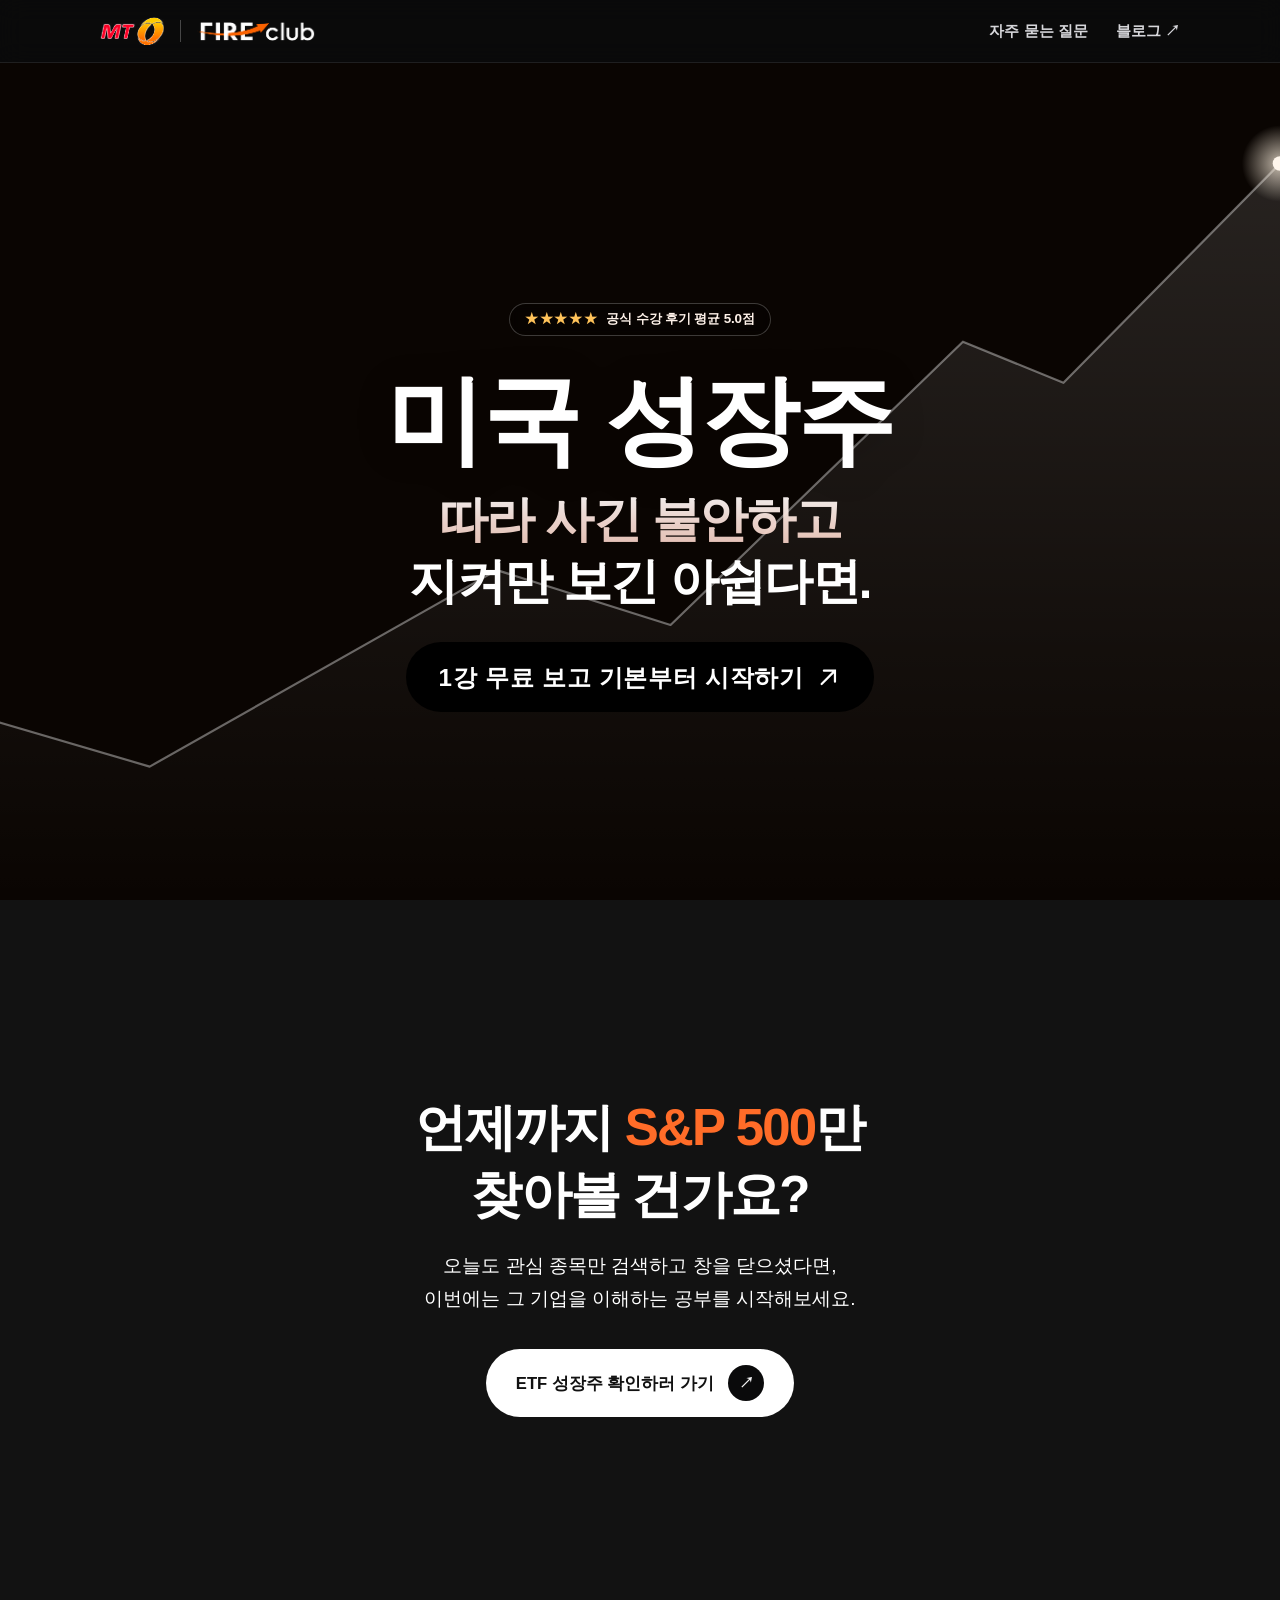
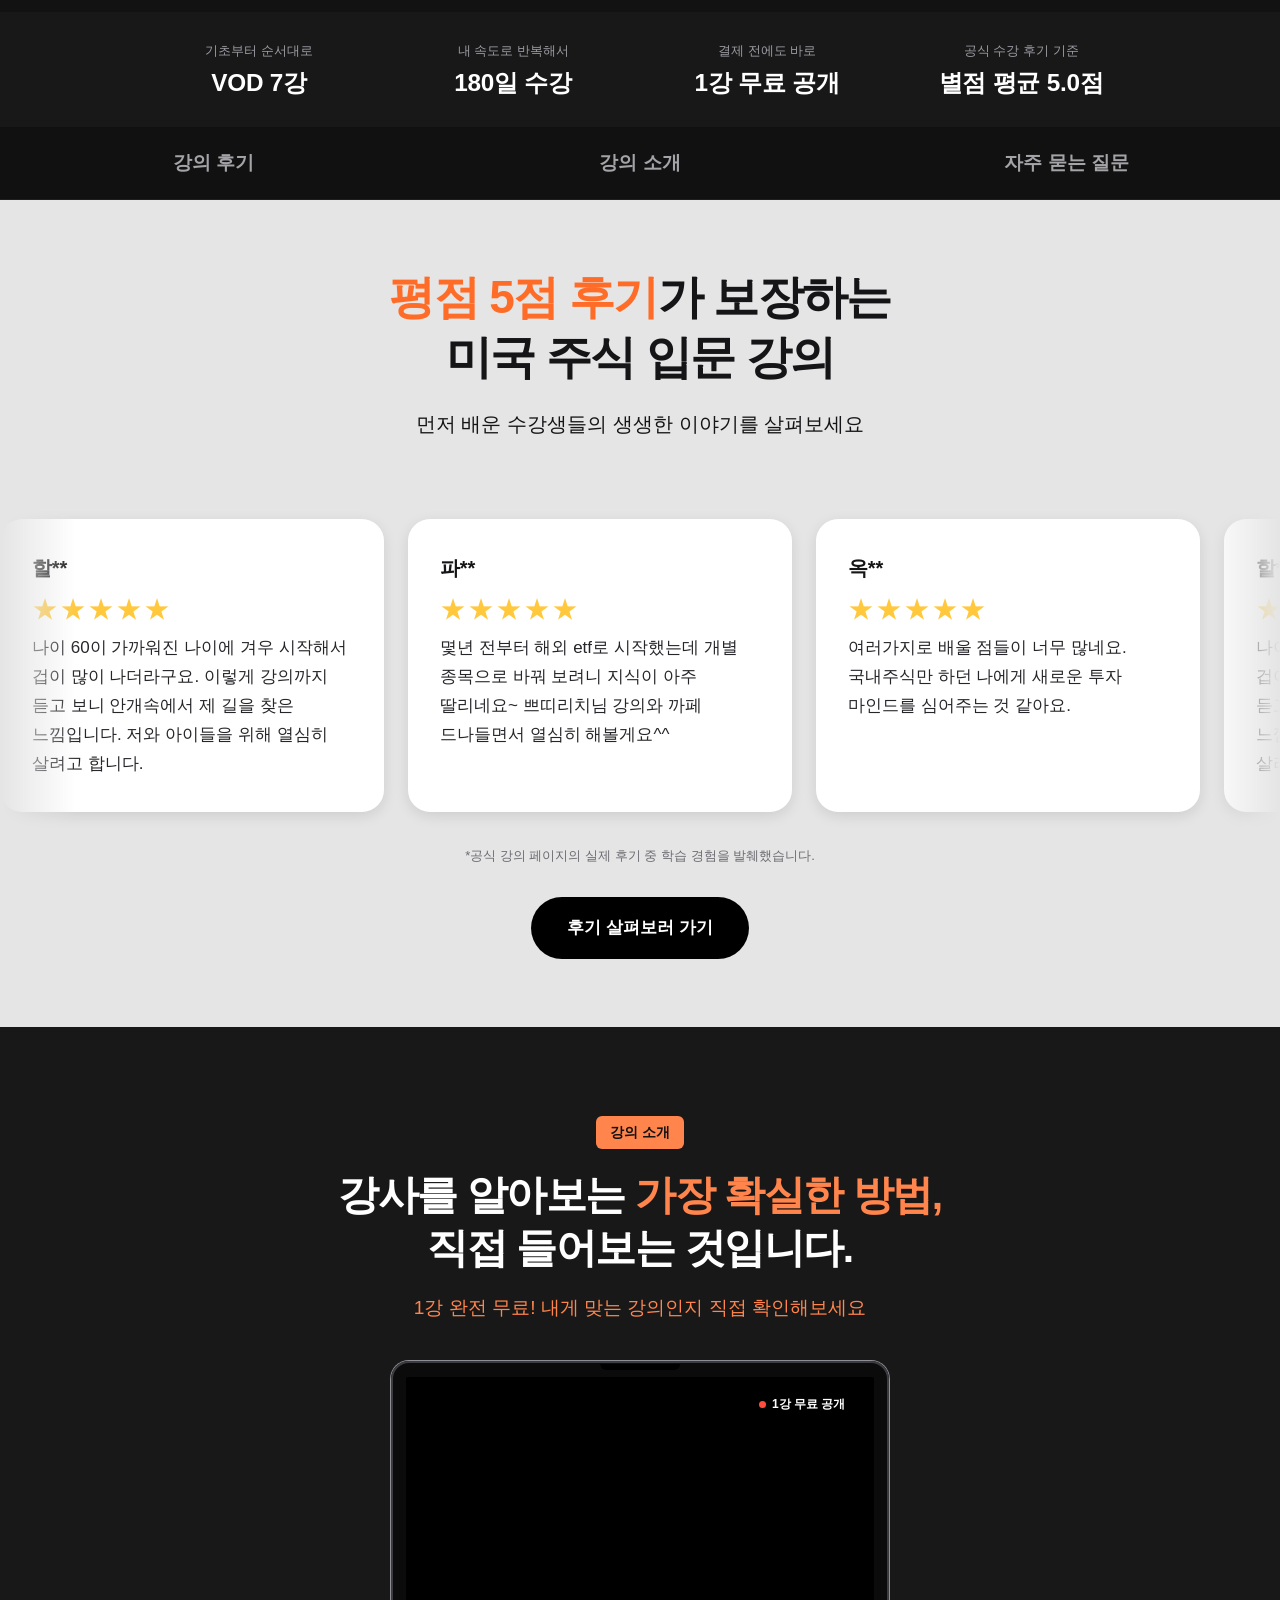
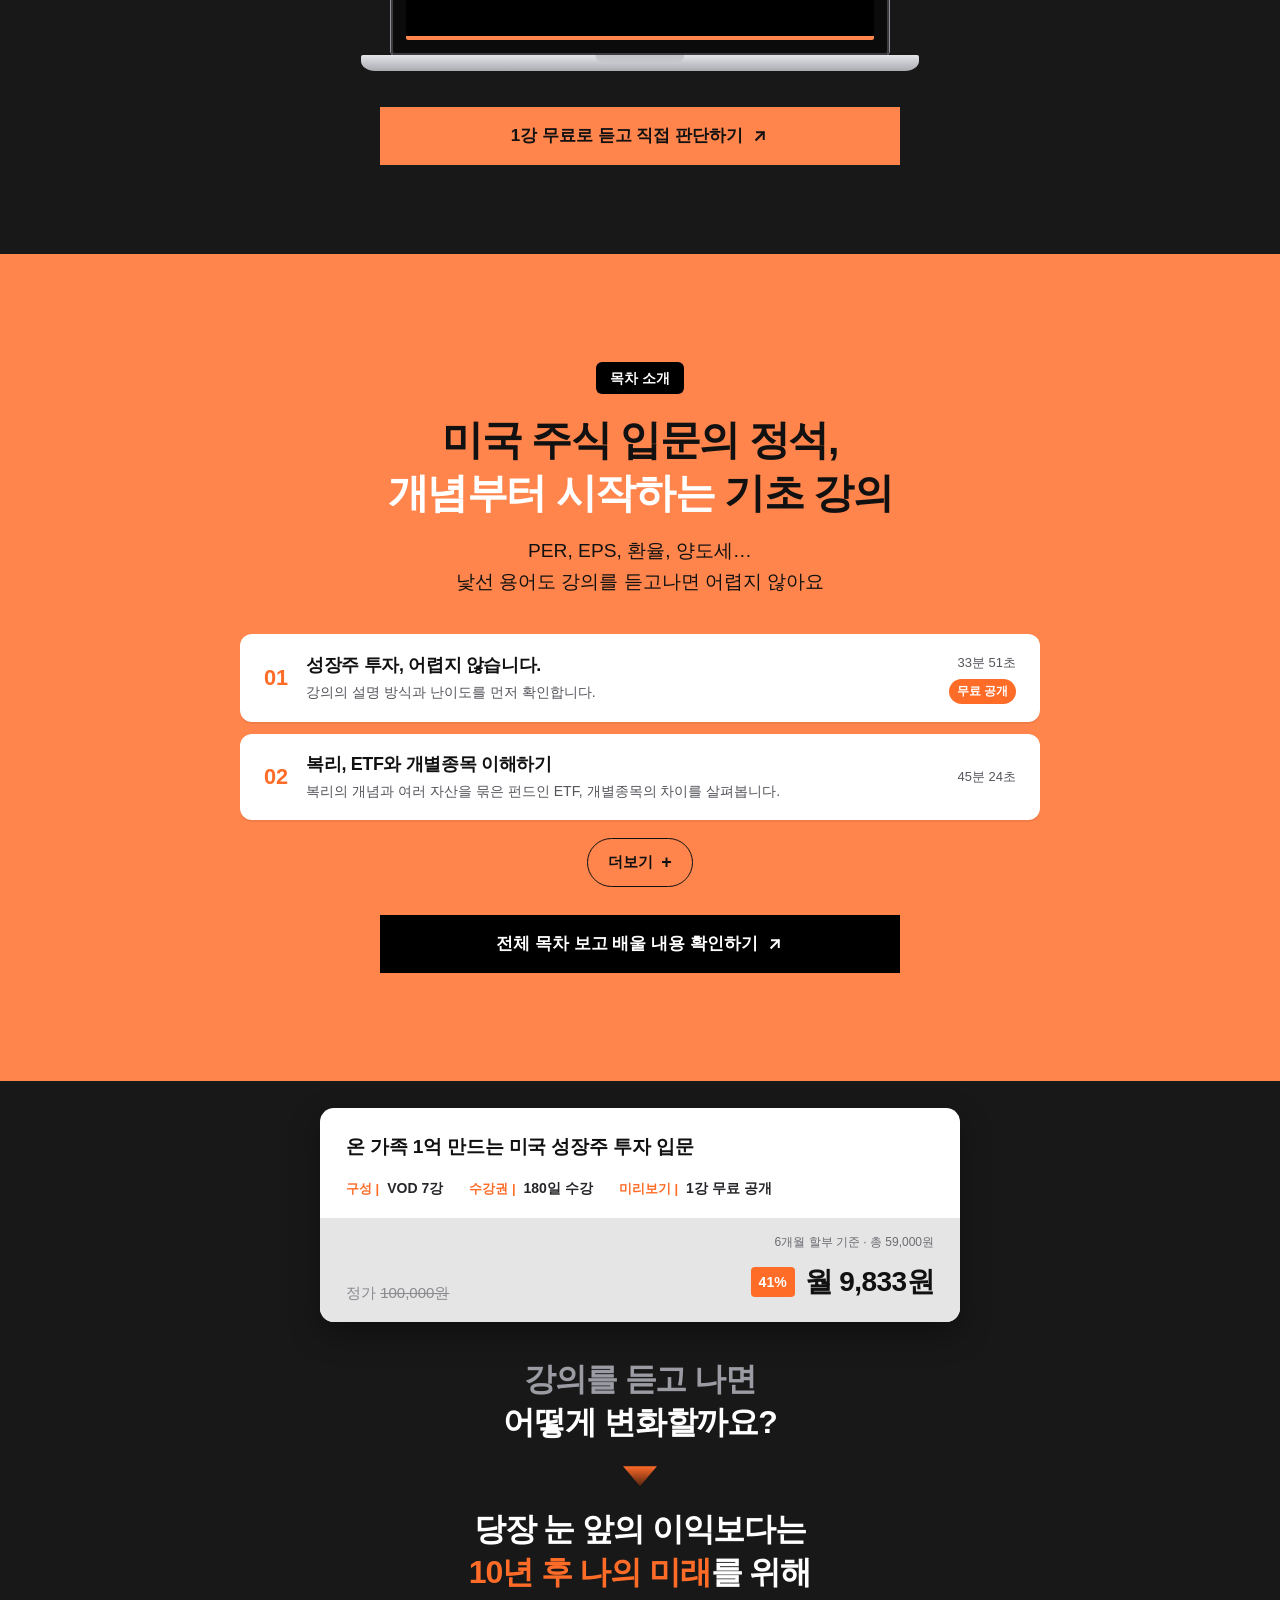
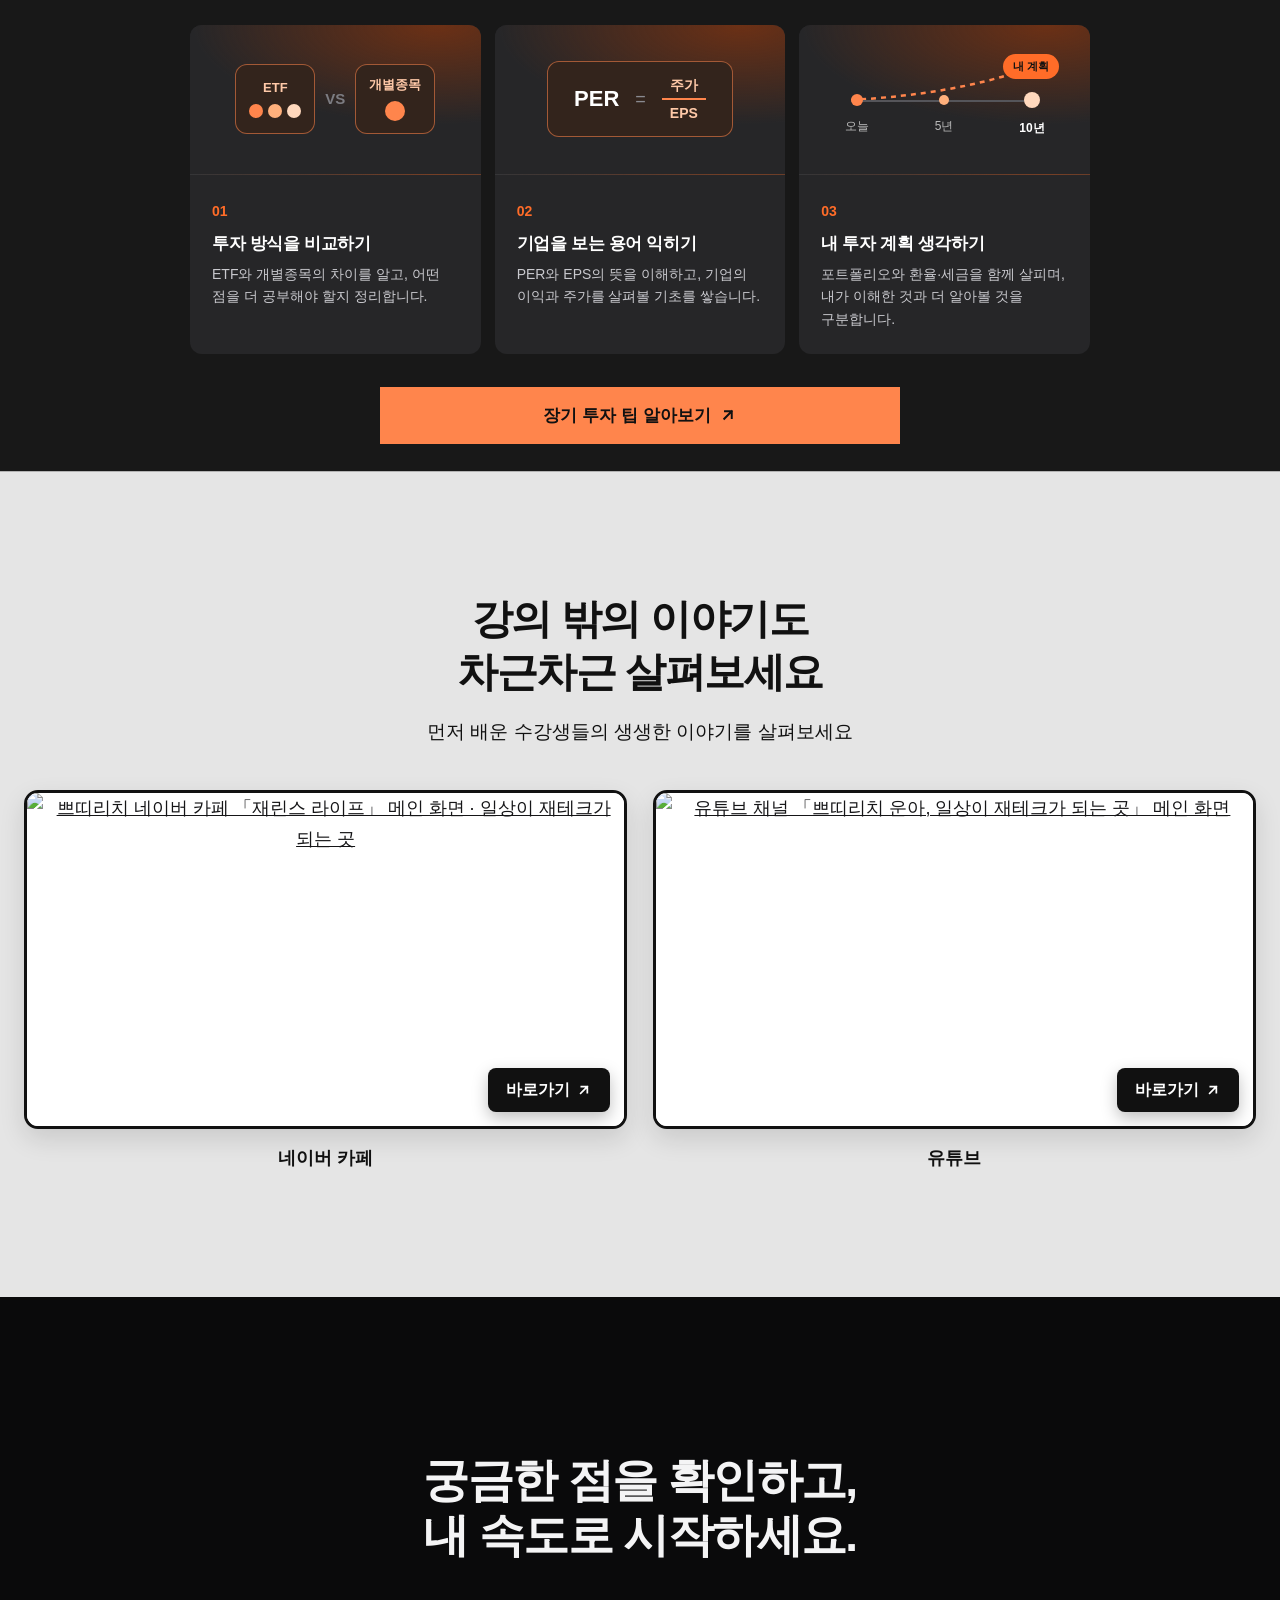
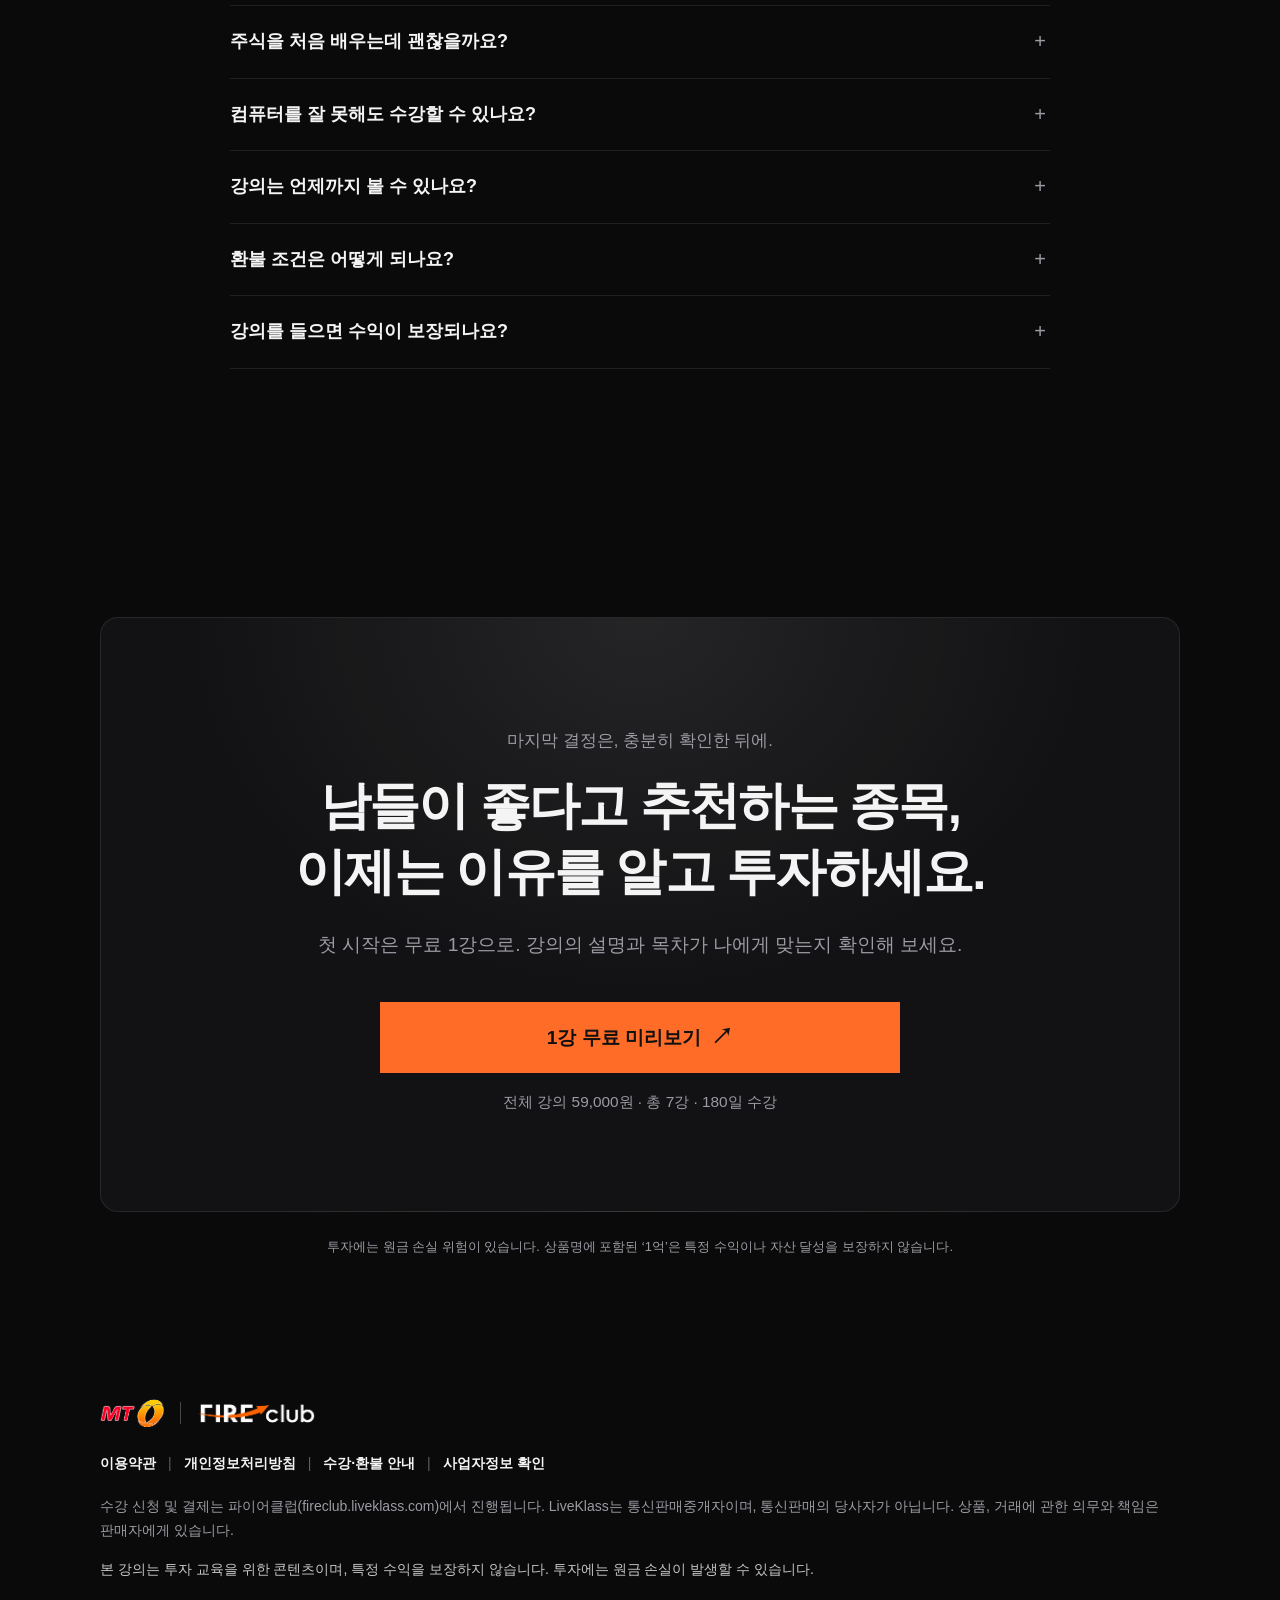
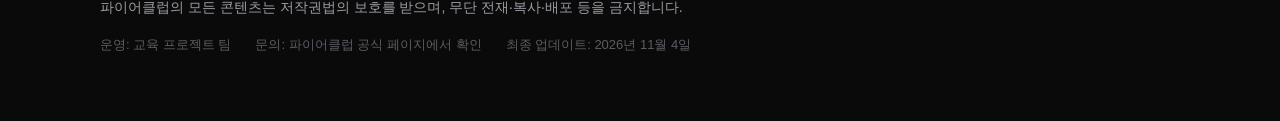
==== commit 954bf1ca: "Add files via upload" ====
--- a/03_landing_page/wireframe/index.html
+++ b/03_landing_page/wireframe/index.html
@@ -1024,7 +1024,7 @@
 </style><style id="hero-sunrise">
 /* 히어로 (일출 배경 시안): 레퍼런스 1717×916 화면 기준 크기를 화면 폭·높이에 맞춰 비례 조정. 글씨체·두께는 기존과 동일 */
 #hero.hero-v2 { --u:min(1vw, 1.875vh); background-color:#0a0502; }
-@media (min-width:861px) { #hero.hero-v2 { padding:calc(var(--u)*7) 0 0; } }
+@media (min-width:861px) { #hero.hero-v2 { padding:calc(var(--u)*4) 0 0; } }
 #hero.hero-v2 .hv-l1 { font-size:clamp(48px, calc(var(--u)*7.69), 170px); margin-bottom:clamp(8px, calc(var(--u)*1.16), 26px);
   background:none; -webkit-background-clip:border-box; background-clip:border-box; color:#fff; animation:none; filter:drop-shadow(0 4px 18px rgba(0,0,0,.18)); }
 #hero.hero-v2 .hv-l2, #hero.hero-v2 .hv-l3 { font-size:clamp(26px, calc(var(--u)*3.84), 86px); }
@@ -1034,6 +1034,15 @@
 #hero.hero-v2 .hero-cta:hover { background:#1f1f1f; box-shadow:0 14px 34px rgba(0,0,0,.35); }
 #hero.hero-v2 .hero-cta .hv-arrow { width:1.1em; height:1.1em; }
 #hero.hero-v2 .hero-cta .hv-arrow path { stroke-width:2; stroke-linecap:round; }
+/* 평점 배지: 제목 위, 처음에 부드럽게 나타남 */
+.hv-badge { display:flex; width:fit-content; align-items:center; gap:.6em; margin:0 auto clamp(16px, calc(var(--u)*2.4), 48px); padding:.55em 1.15em;
+  border-radius:999px; background:rgba(0,0,0,.28); border:1px solid rgba(255,255,255,.22); -webkit-backdrop-filter:blur(6px); backdrop-filter:blur(6px);
+  color:#fff3ea; font-size:clamp(13px, calc(var(--u)*1.05), 22px); font-weight:600; letter-spacing:-0.01em; line-height:1.2;
+  animation:hv-badge-in .7s .15s cubic-bezier(.2,.75,.2,1) both; }
+.hv-stars { color:#FFC35A; letter-spacing:.12em; }
+@keyframes hv-badge-in { from { opacity:0; transform:translateY(12px); } to { opacity:1; transform:none; } }
+@media (prefers-reduced-motion:reduce) { .hv-badge { animation:none; } }
+@media (max-width:600px) { .hv-badge { margin-bottom:18px; } }
 .hero-line { position:absolute; inset:0; width:100%; height:100%; z-index:-1; pointer-events:none; }
 @media (max-width:600px) {
   #hero.hero-v2 .hv-l1 { font-size:13.5vw; } #hero.hero-v2 .hv-l2, #hero.hero-v2 .hv-l3 { font-size:7vw; }
@@ -1067,6 +1076,7 @@
         </g>
       </svg>
       <div class="wrap hero-v2-inner">
+        <p class="hv-badge"><span class="hv-stars" aria-hidden="true">★★★★★</span>공식 수강 후기 평균 5.0점</p>
         <h1 id="hero-title" data-slot="hero.title"><span class="hv-l1">미국 성장주<img class="hv-spark" src="/assets/design-reference/hero_star.png" width="54" height="82" alt="" aria-hidden="true"></span><span class="hv-l2">따라 사긴 불안하고</span><span class="hv-l3">지켜만 보긴 아쉽다면.</span></h1>
         <a class="pill hero-cta cta" data-cta-location="hero" href="https://fireclub.liveklass.com/classes/274558/classroom/1191830/?preview=true" target="_blank" rel="noopener"><span data-slot="hero.cta">1강 무료 보고 기본부터 시작하기</span><svg class="hv-arrow" viewBox="0 0 24 24" aria-hidden="true" focusable="false"><path d="M6 18 L18 6 M8 6 H18 V16" fill="none" stroke="currentColor" stroke-width="3.2" stroke-linecap="square"/></svg></a>
       </div>
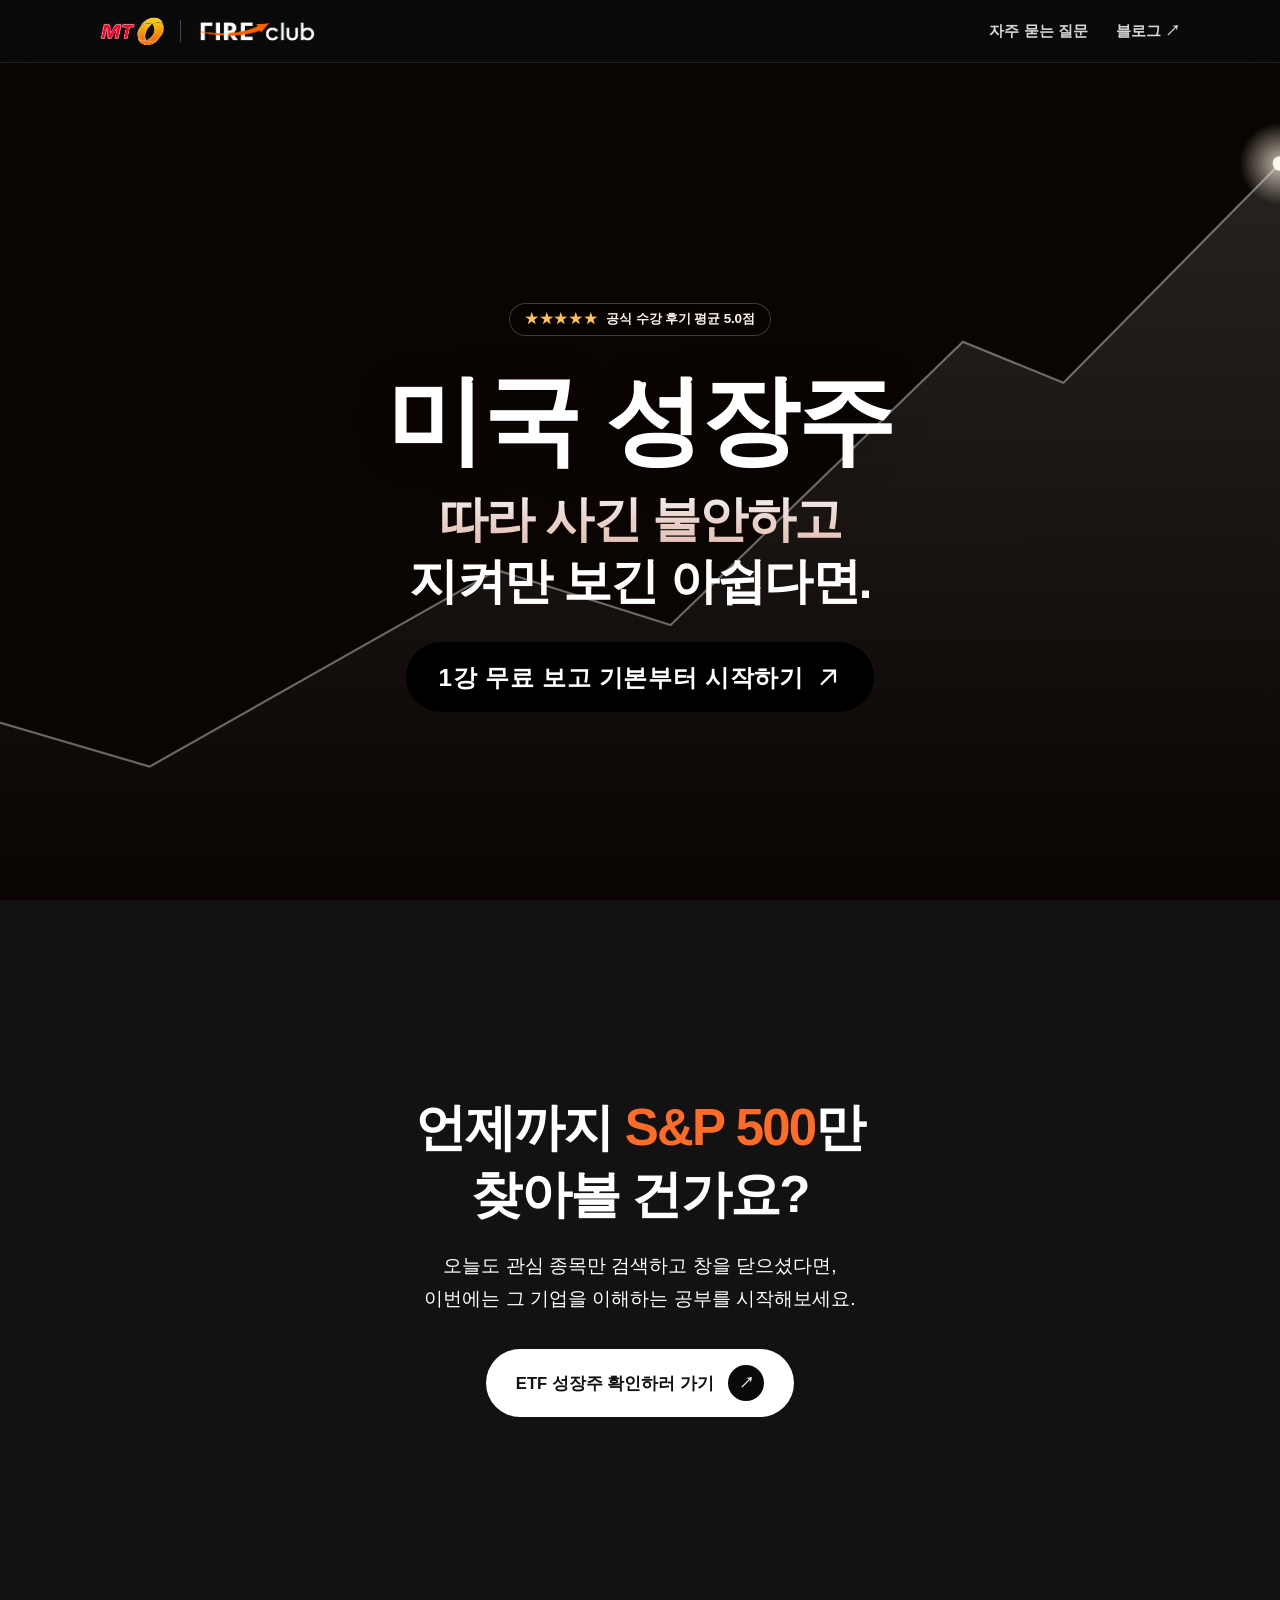
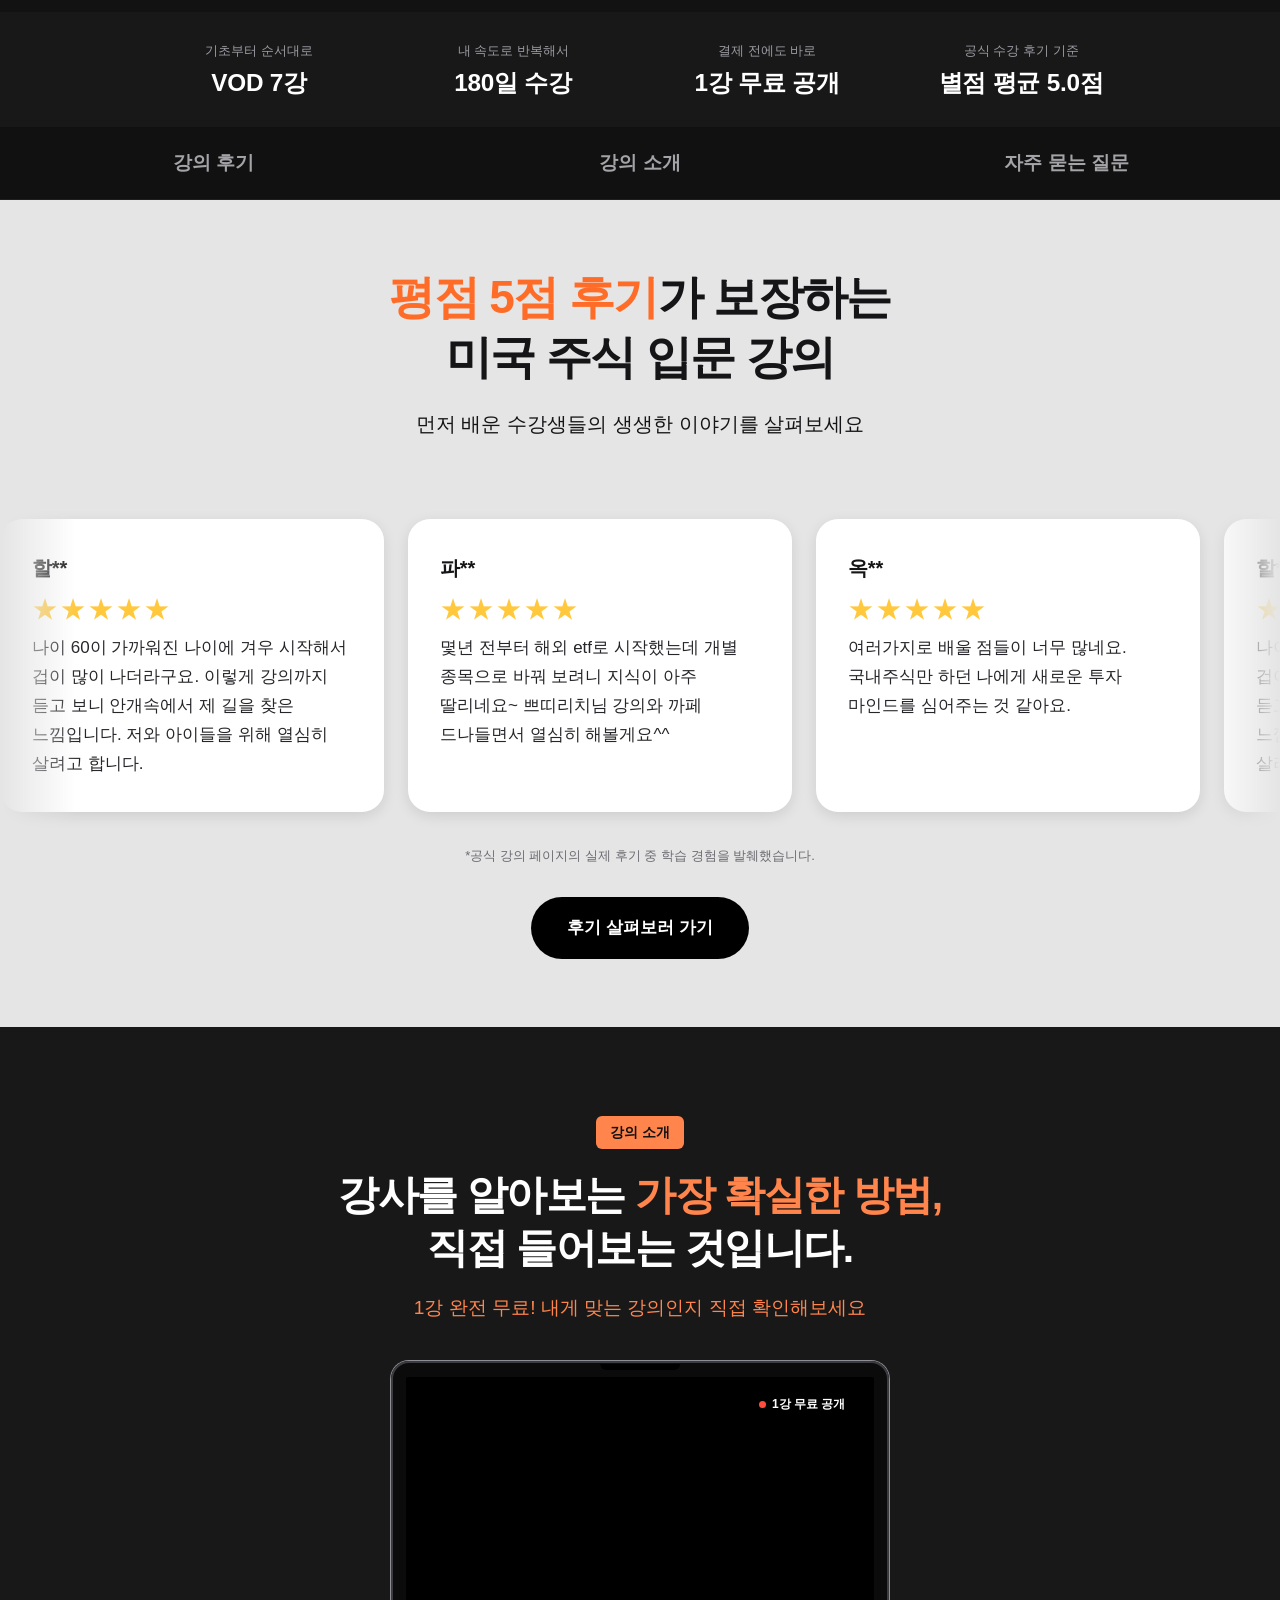
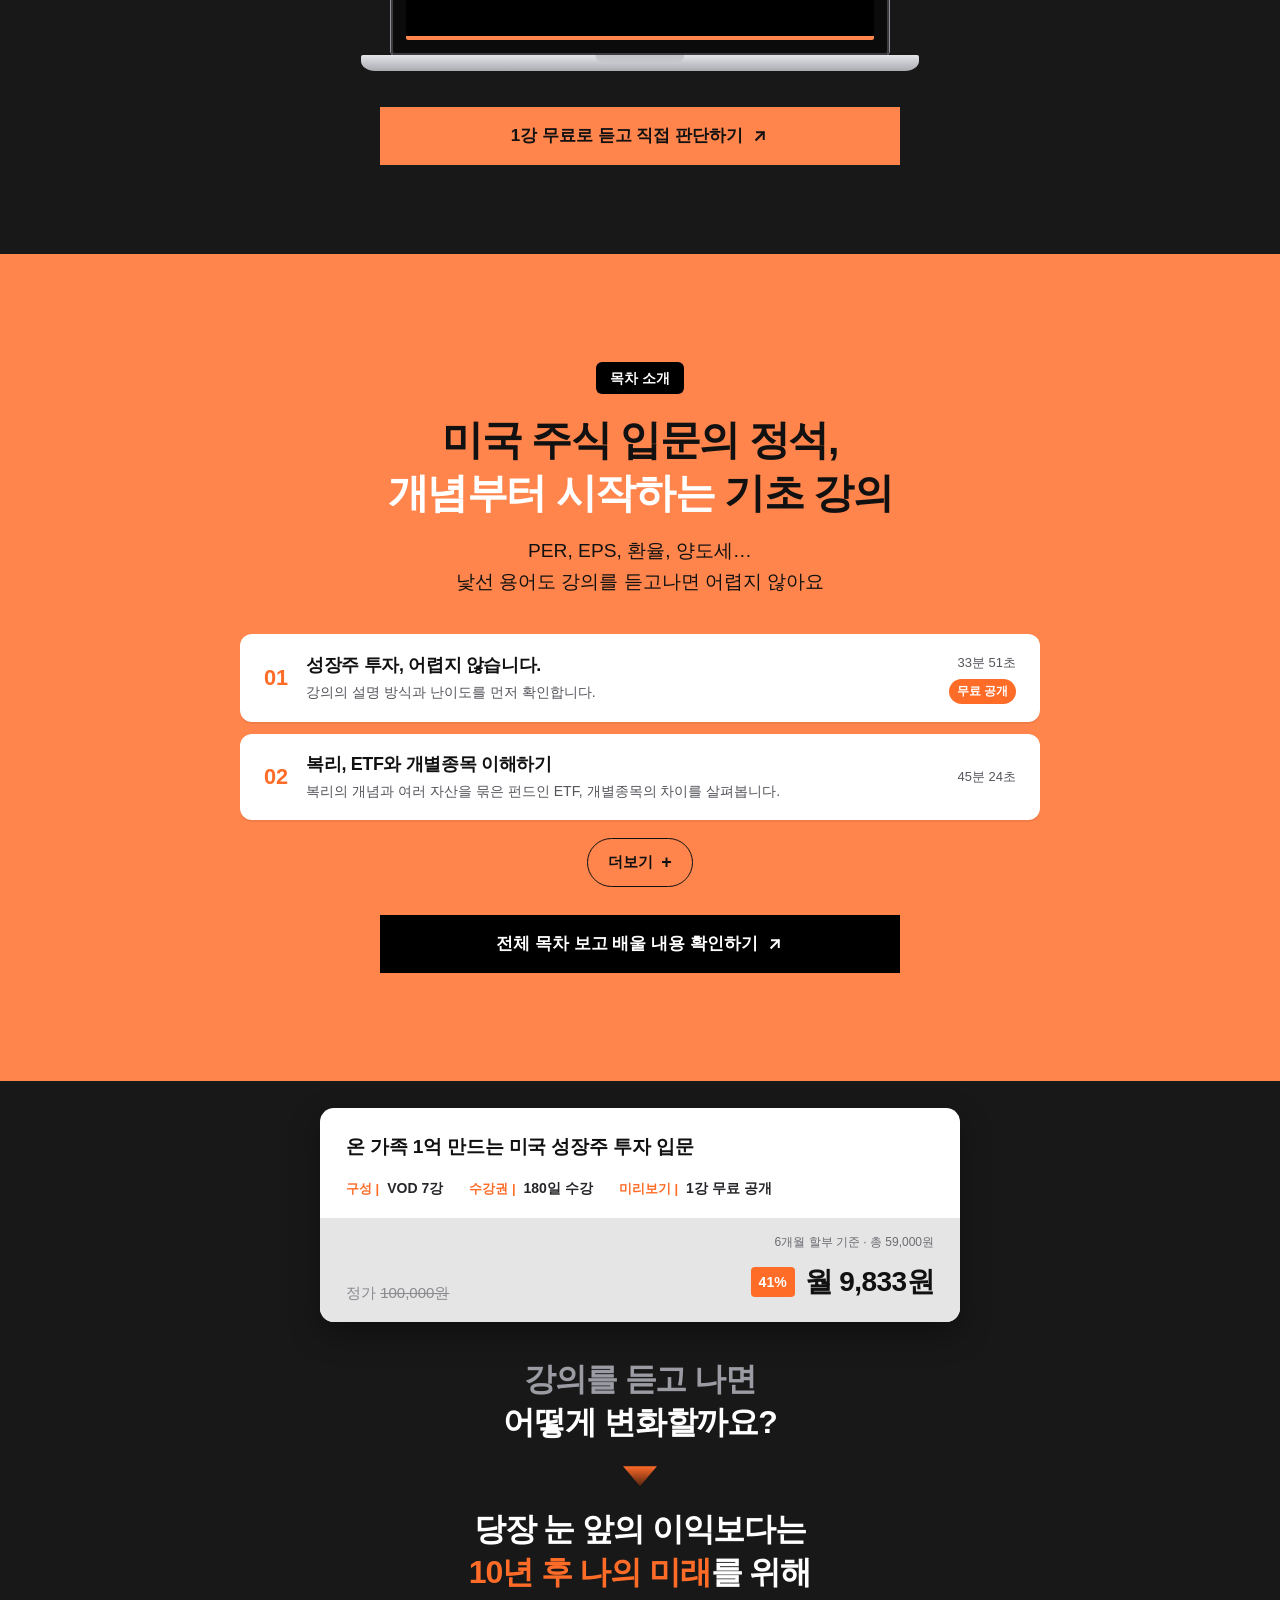
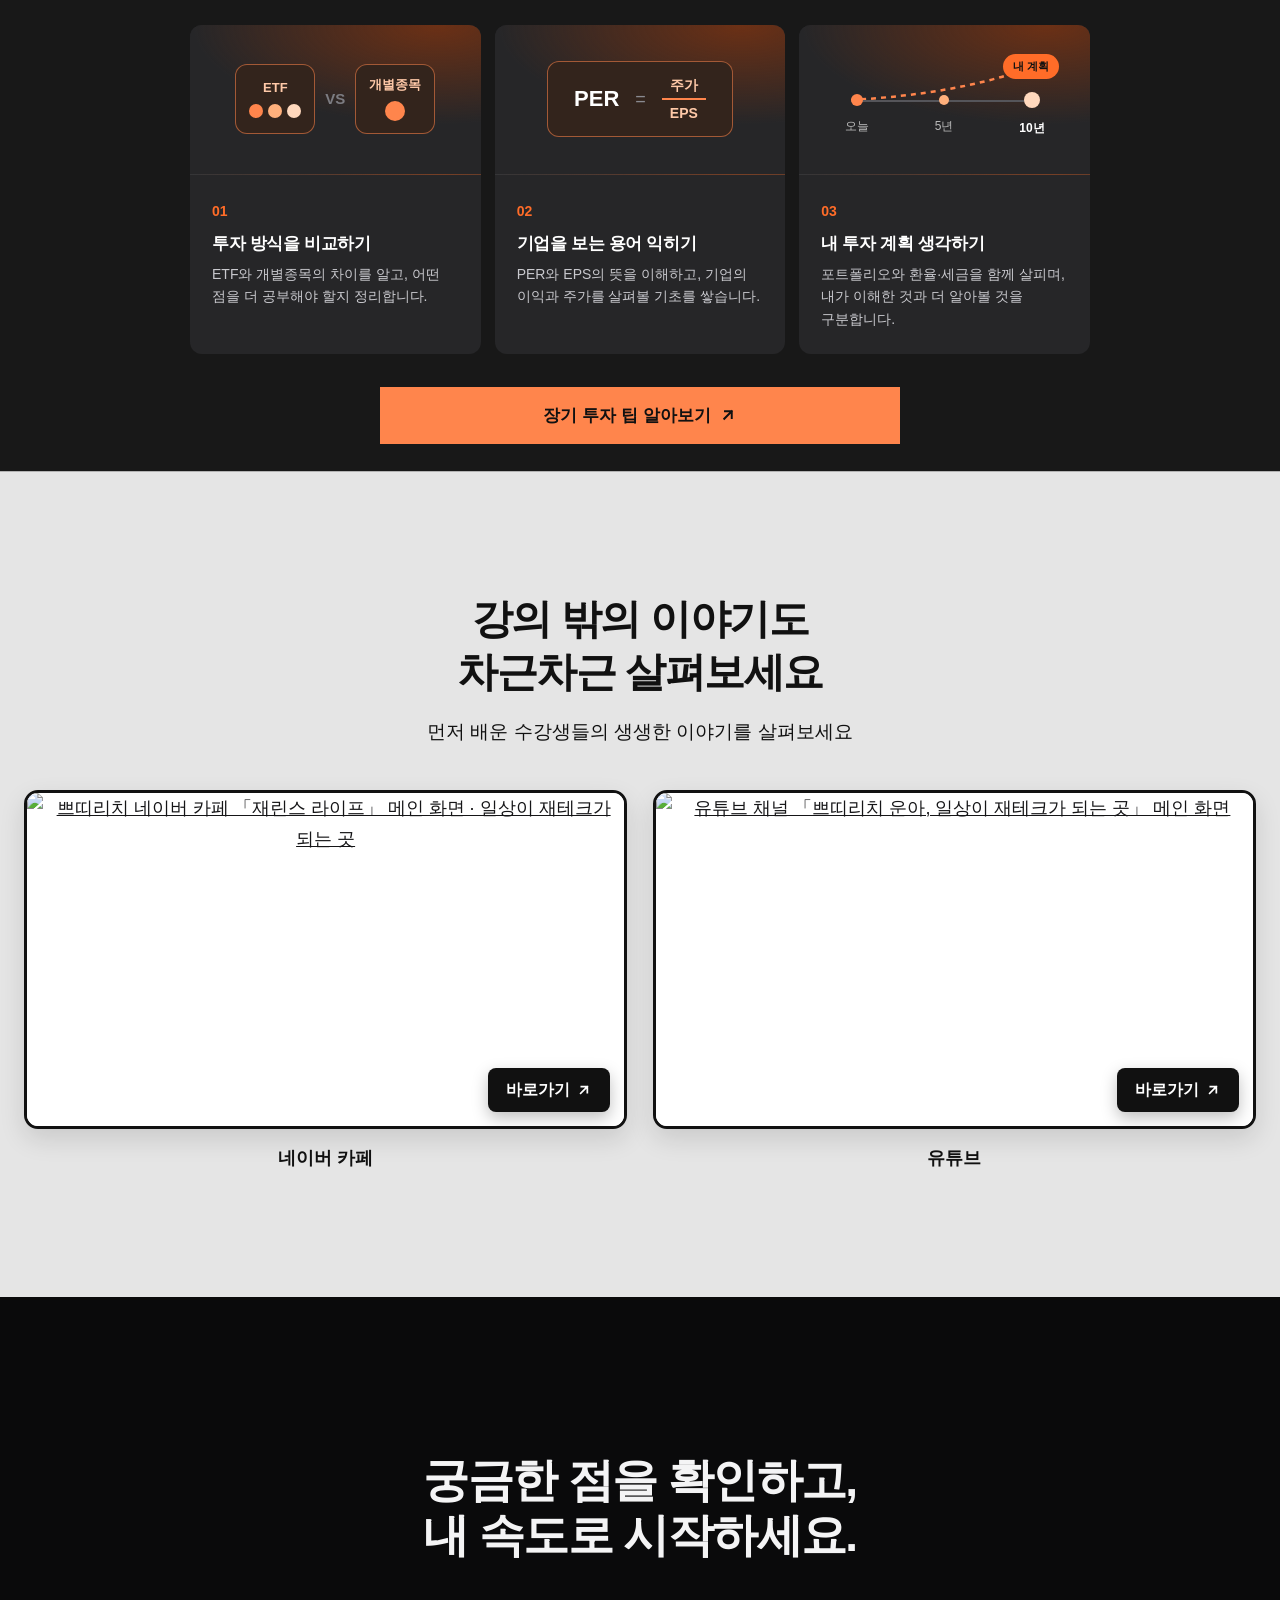
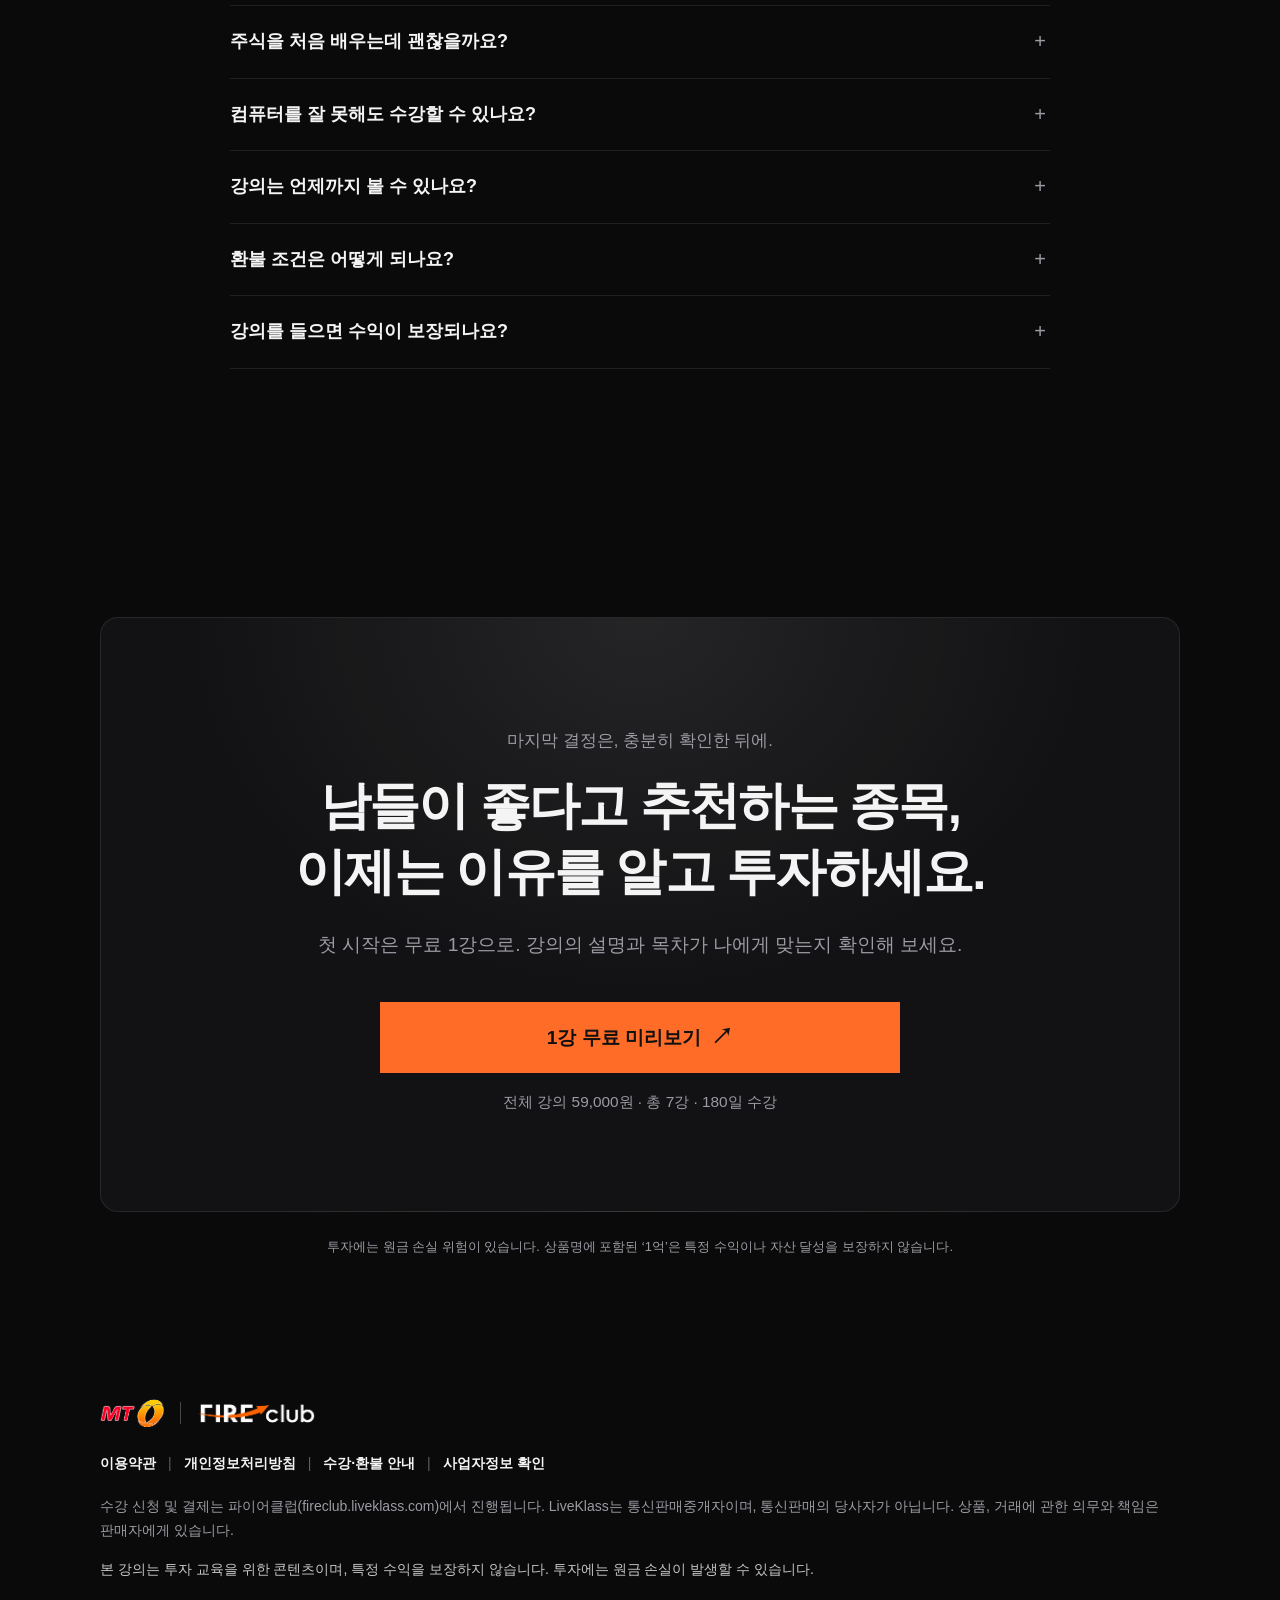
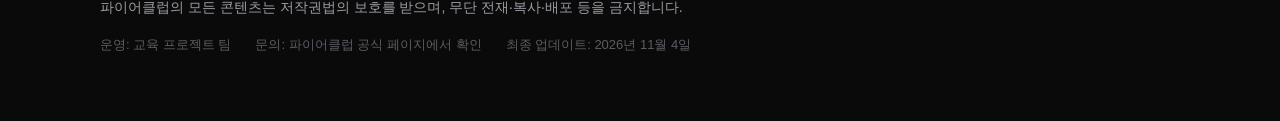
==== commit 261ee0bc: "Merge origin/main (팀원 히어로 디자인 변경)을 블로그 SEO·측정 브랜치에 반영" ====
--- a/03_landing_page/wireframe/index.html
+++ b/03_landing_page/wireframe/index.html
@@ -8,7 +8,7 @@
   <title>온 가족 1억 만드는 미국 성장주 투자 입문 | 쁘띠리치</title>
   <meta name="description" content="미국 성장주, 남들 따라 사긴 불안하고 지켜만 보기엔 아쉽다면. 실제 1강으로 쁘띠리치의 미국 성장주 투자 입문 강의를 먼저 확인하세요.">
   <link rel="canonical" href="https://petitrich-landing.vercel.app/">
-  <meta name="robots" content="noindex, nofollow">
+  <meta name="robots" content="noindex, follow">
   <meta name="theme-color" content="#0a0a0b">
 
   <meta property="og:type" content="website">
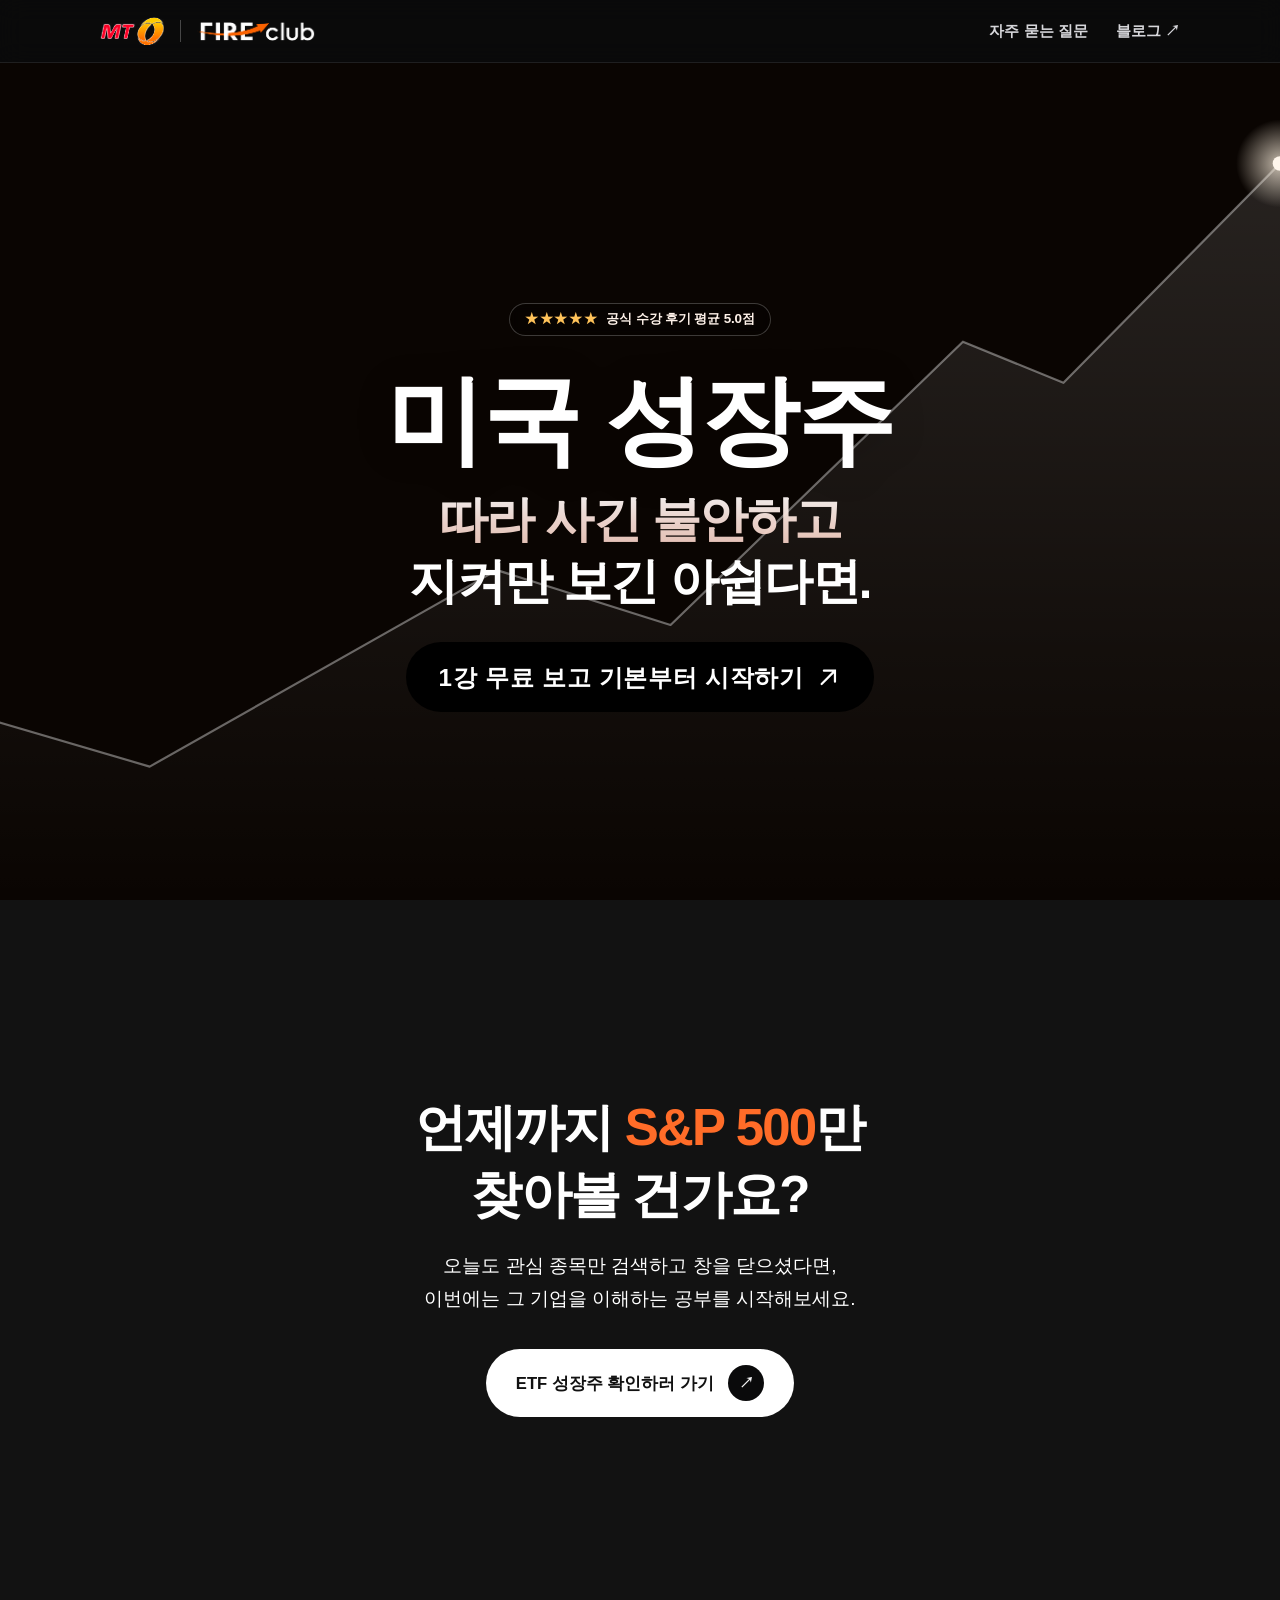
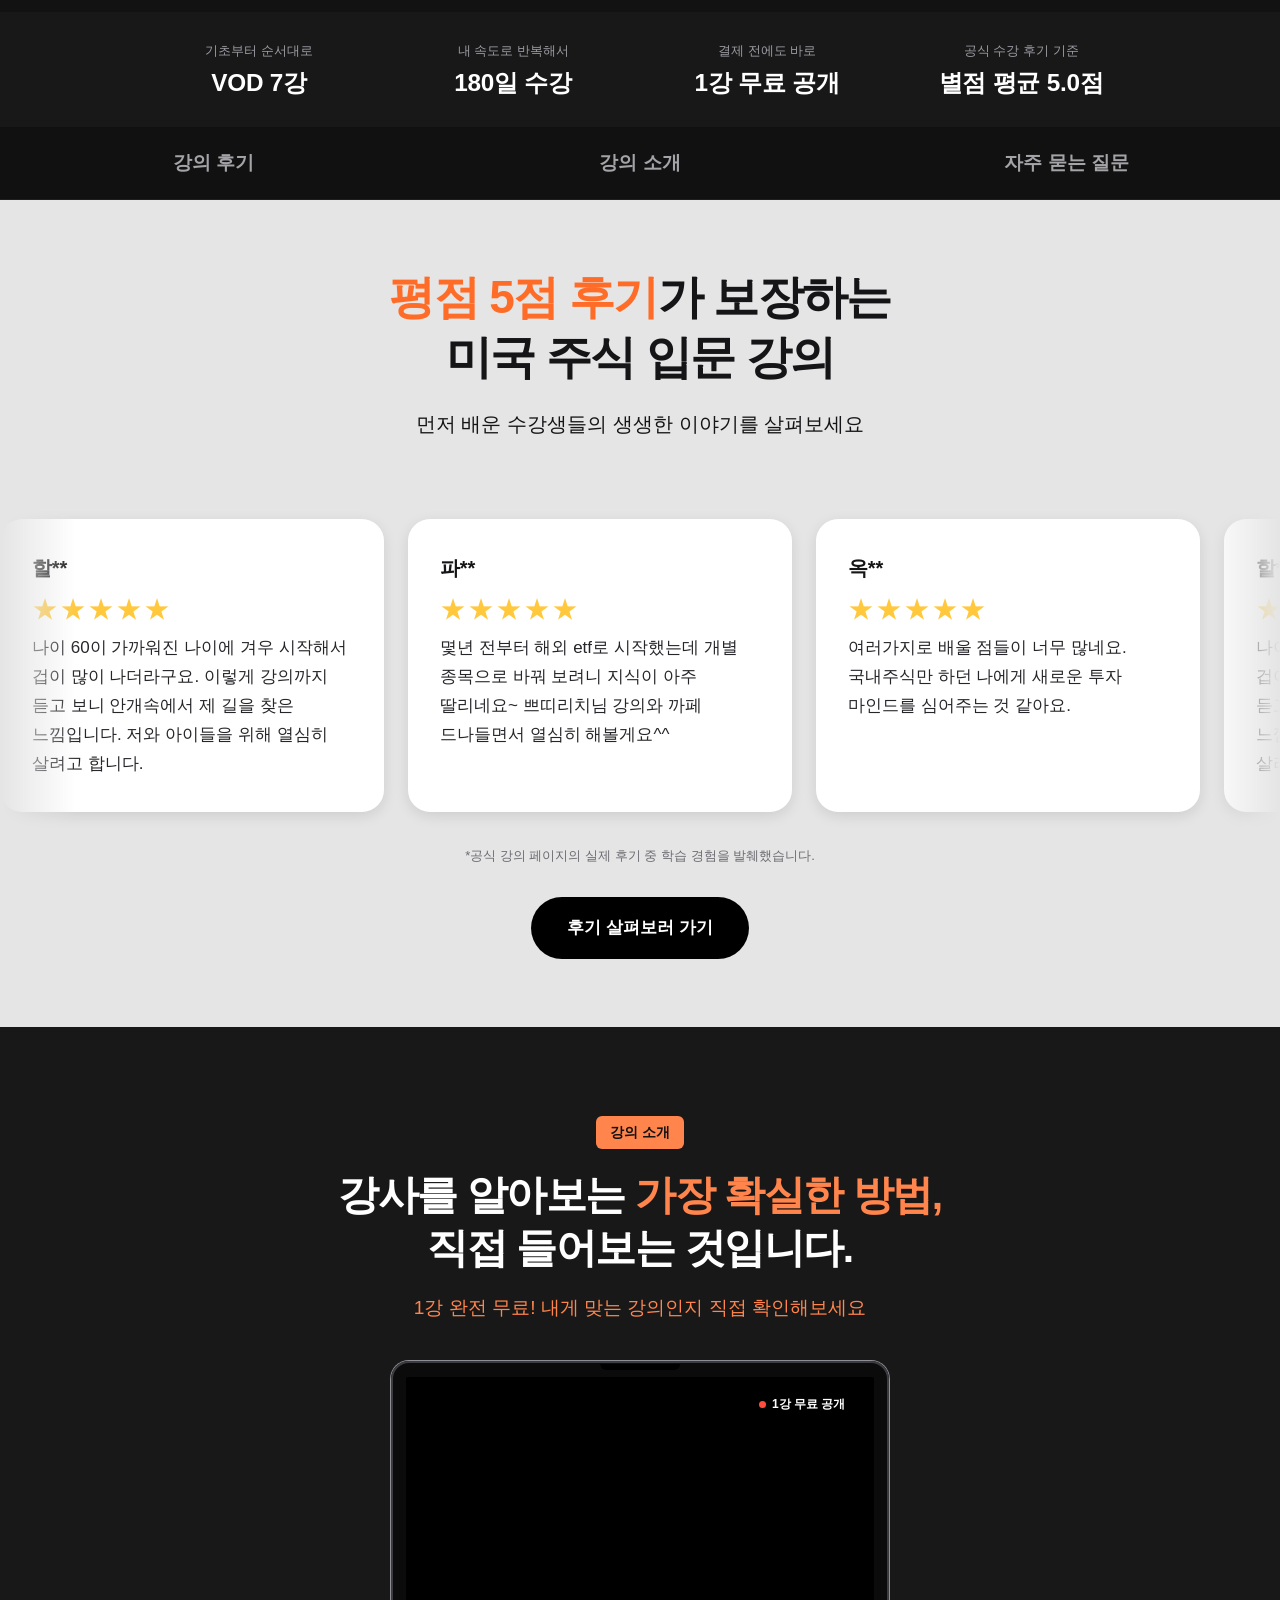
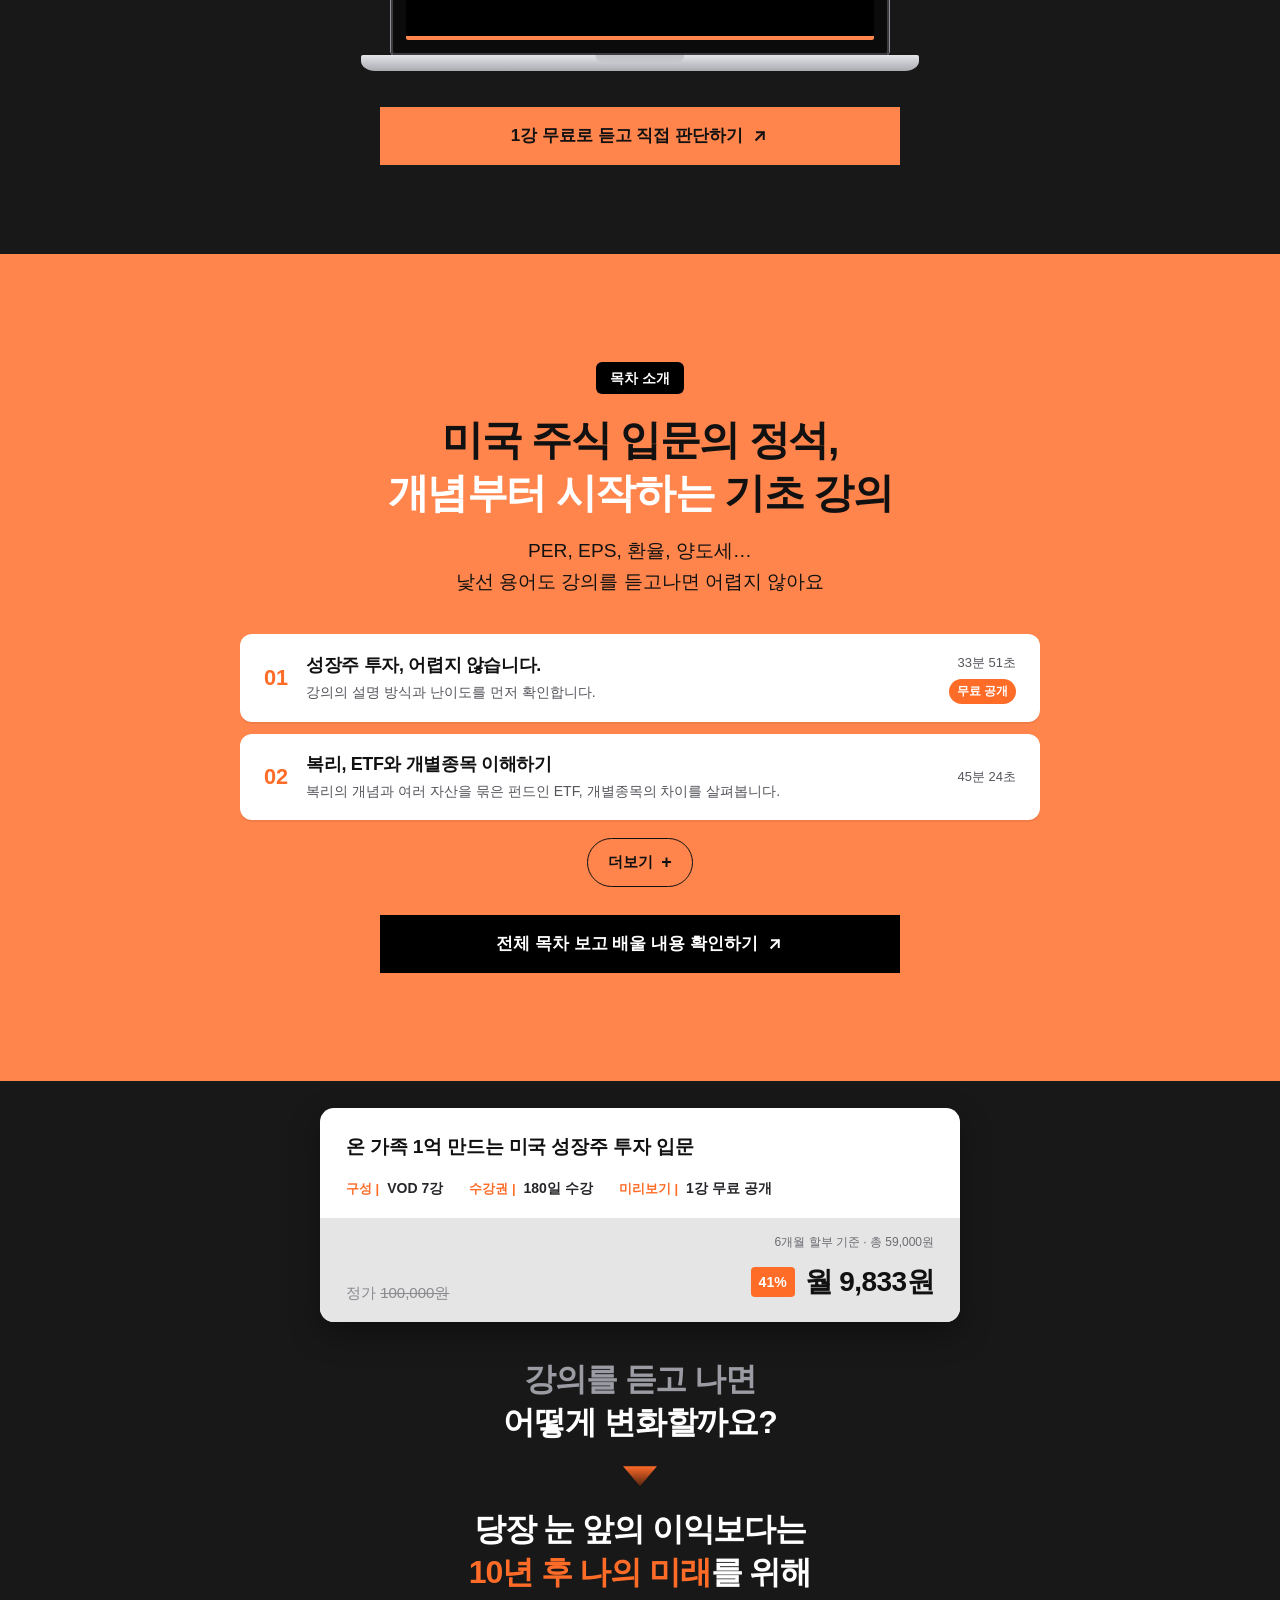
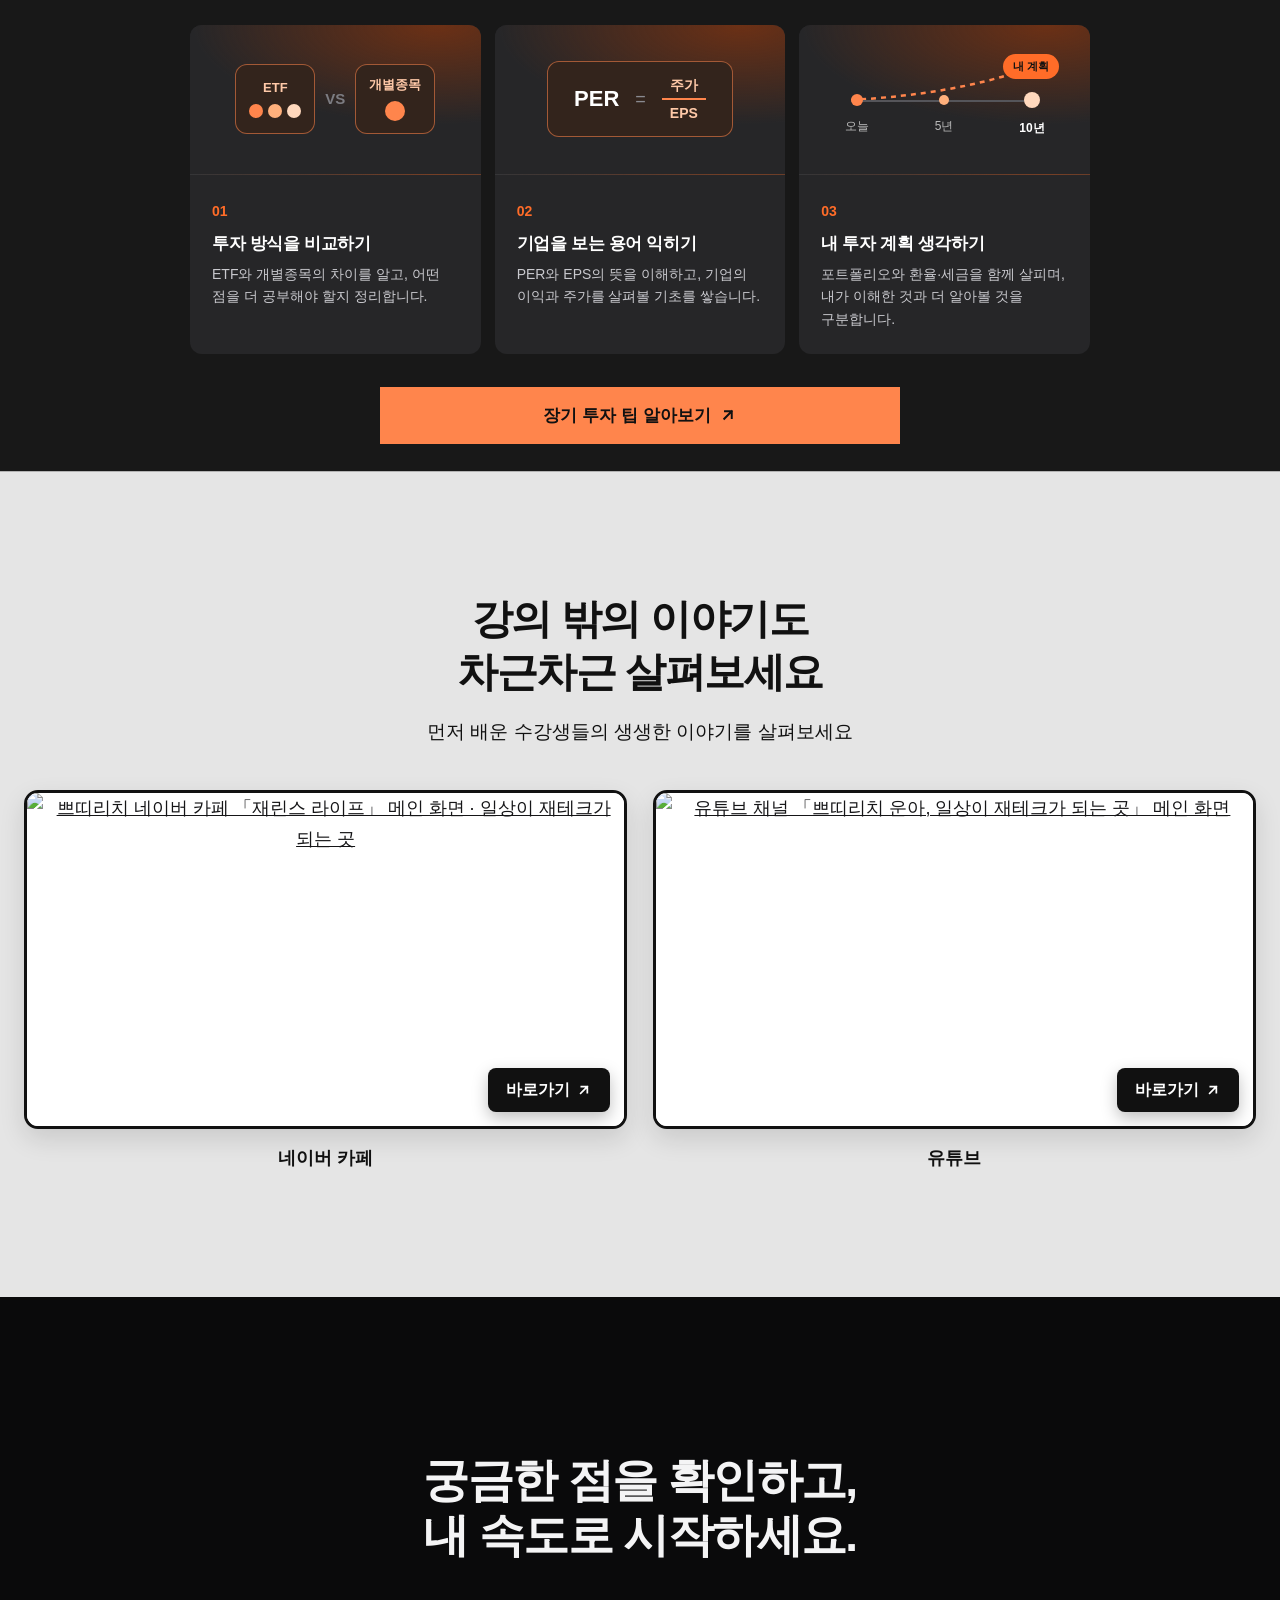
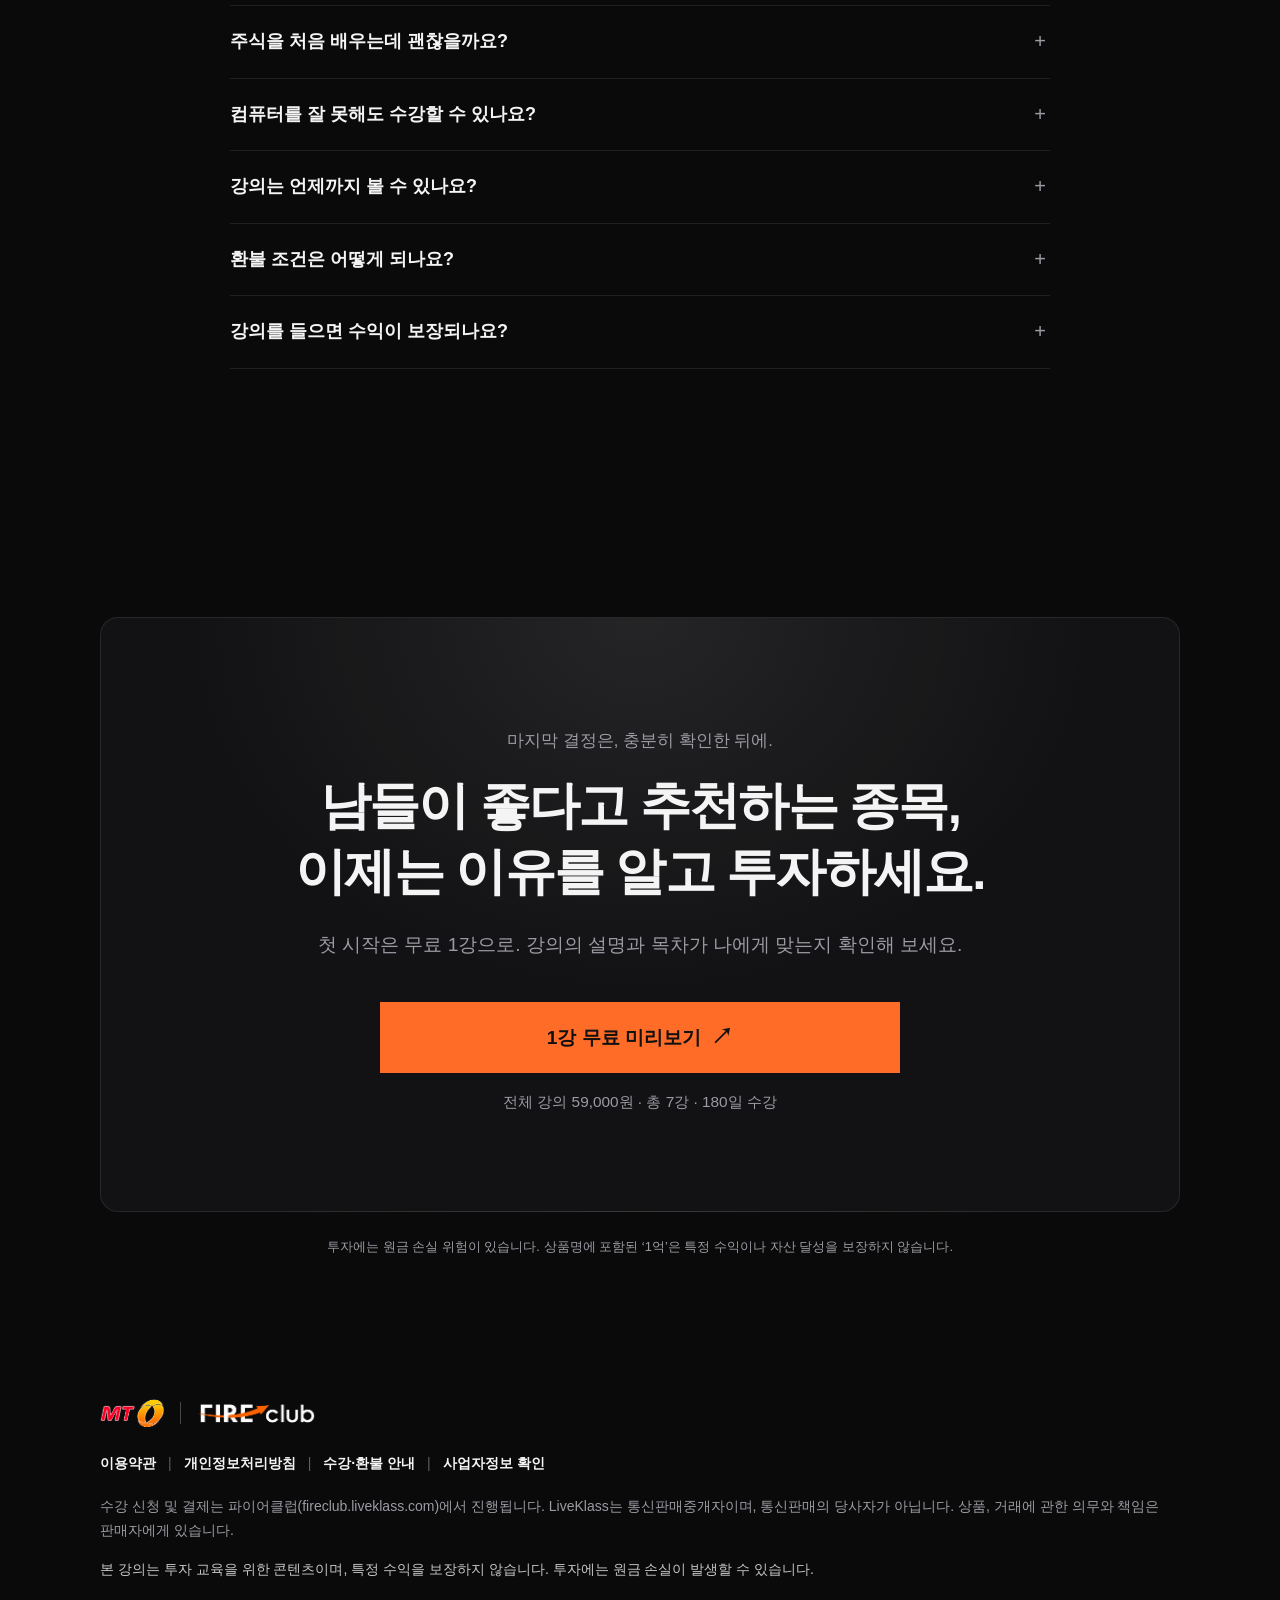
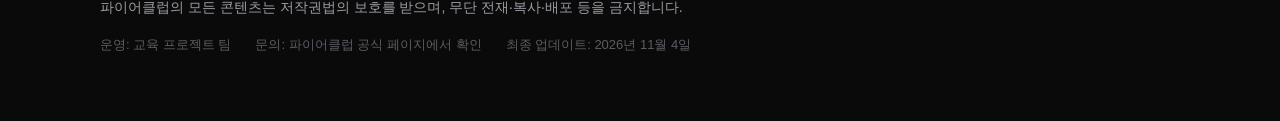
==== commit 1b6a0932: "랜딩: 구글 서치 콘솔·네이버 서치어드바이저 소유 확인 메타 태그 추가 - google-site-verification, naver-site-verification 메타 태그를 랜" ====
--- a/03_landing_page/wireframe/index.html
+++ b/03_landing_page/wireframe/index.html
@@ -9,6 +9,8 @@
   <meta name="description" content="미국 성장주, 남들 따라 사긴 불안하고 지켜만 보기엔 아쉽다면. 실제 1강으로 쁘띠리치의 미국 성장주 투자 입문 강의를 먼저 확인하세요.">
   <link rel="canonical" href="https://petitrich-landing.vercel.app/">
   <meta name="robots" content="noindex, follow">
+  <meta name="google-site-verification" content="daIq4IKpYoWVZZuhqqiwKl1DAvl17UliPy0gzEK6wcI">
+  <meta name="naver-site-verification" content="e9dc4ce93a5aabececa4be58a11b5b6b8c1e4f0d">
   <meta name="theme-color" content="#0a0a0b">
 
   <meta property="og:type" content="website">
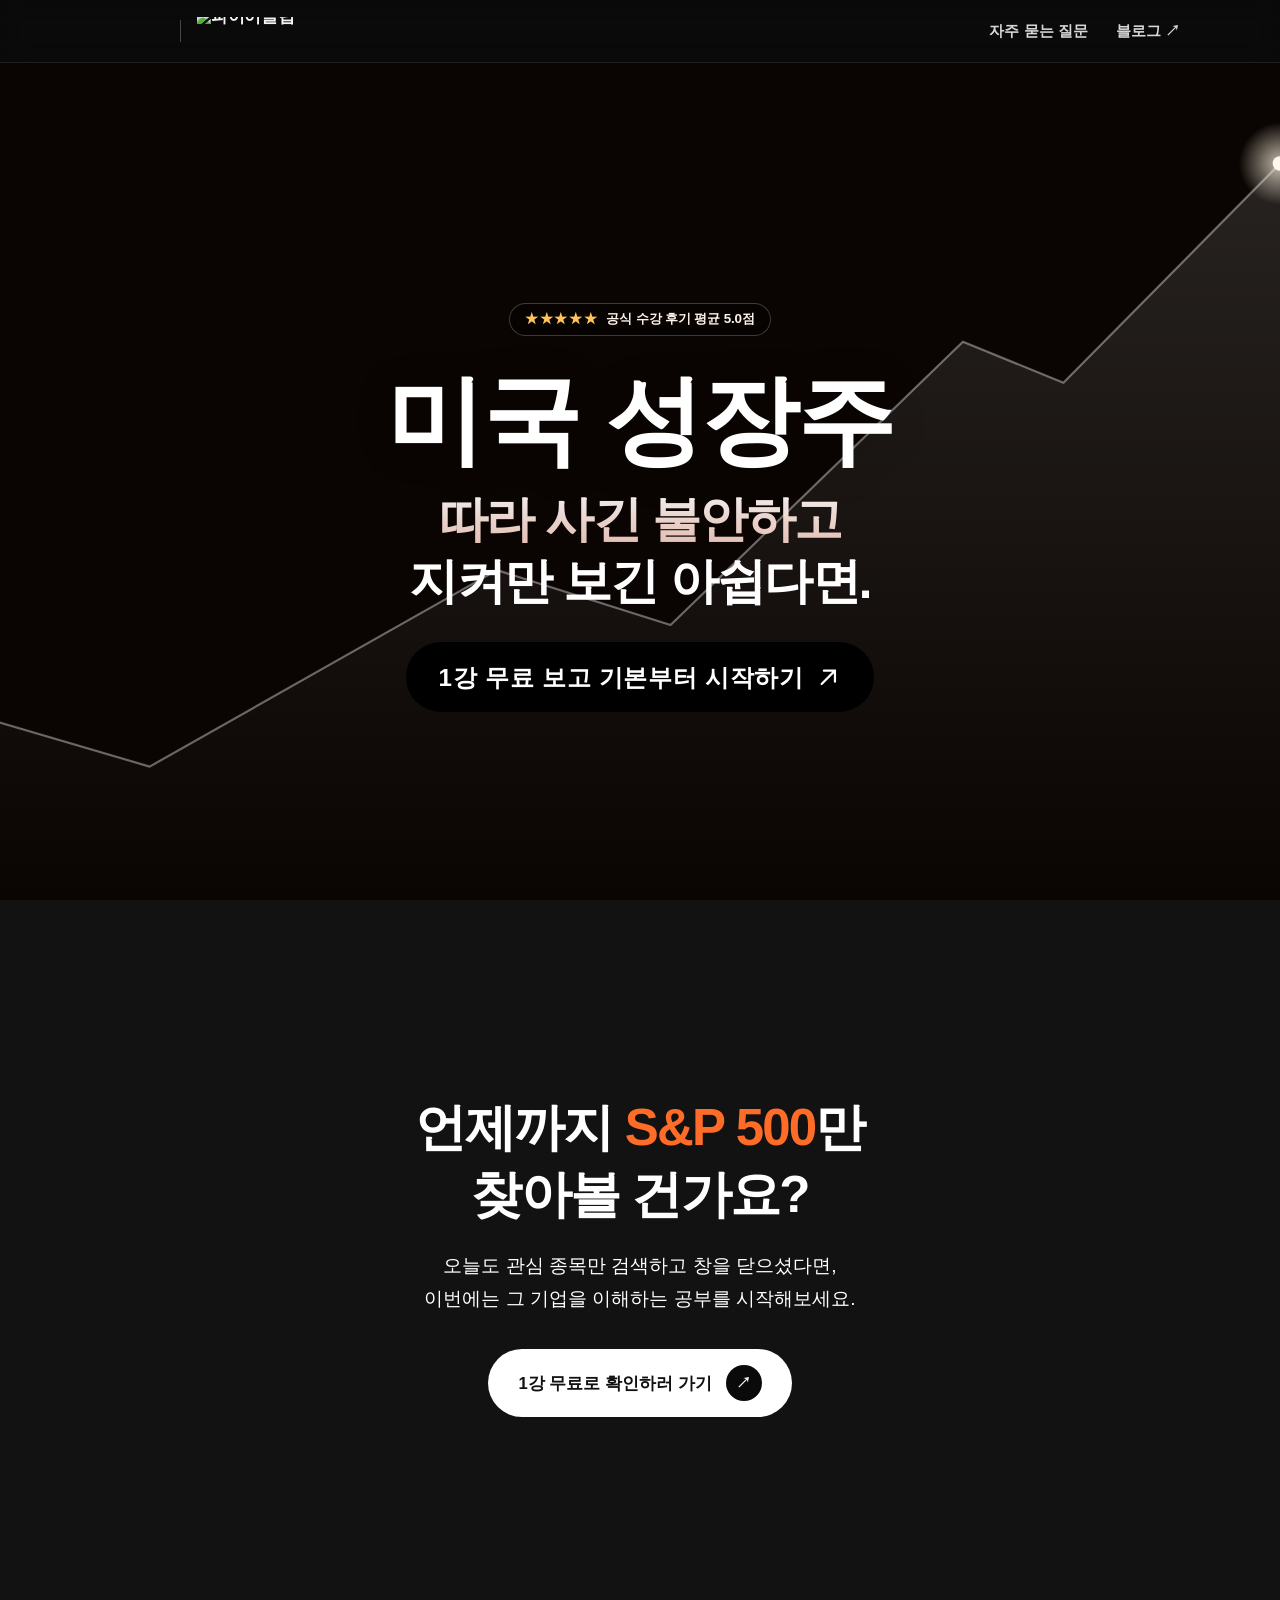
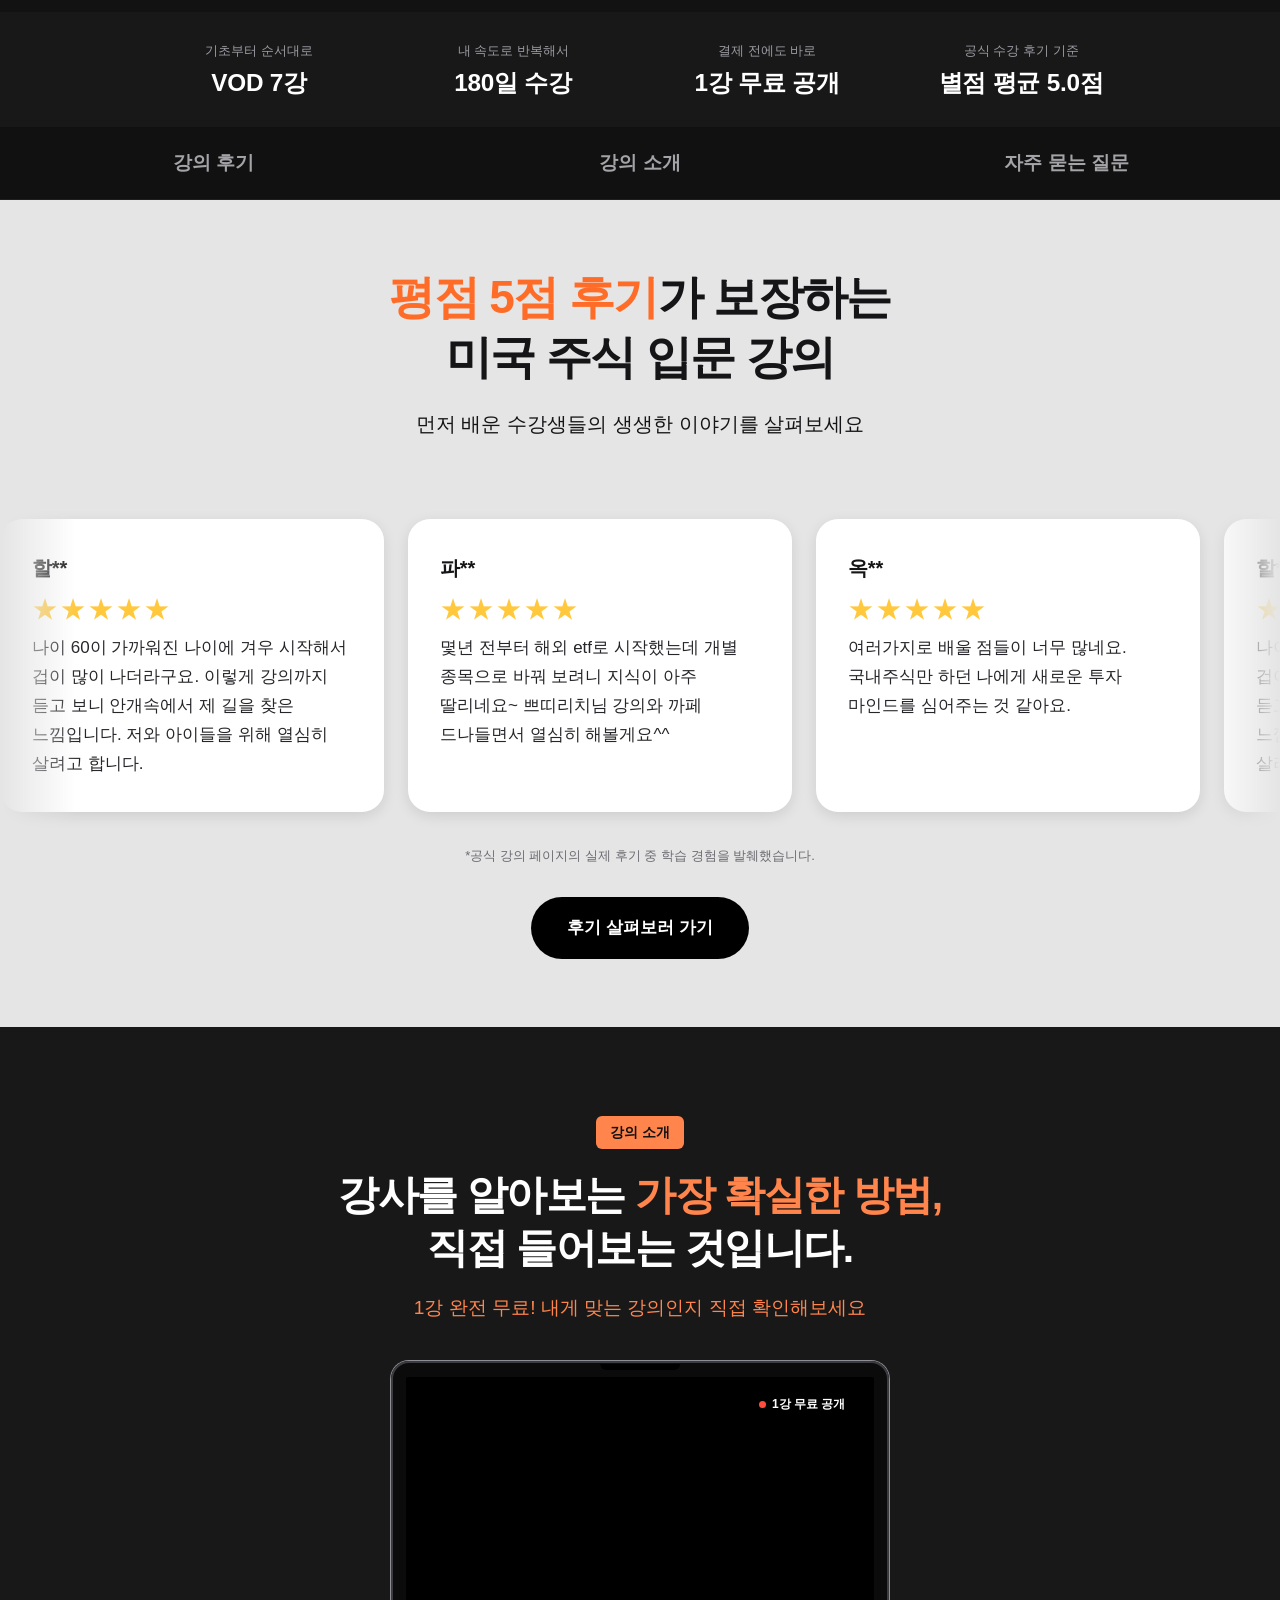
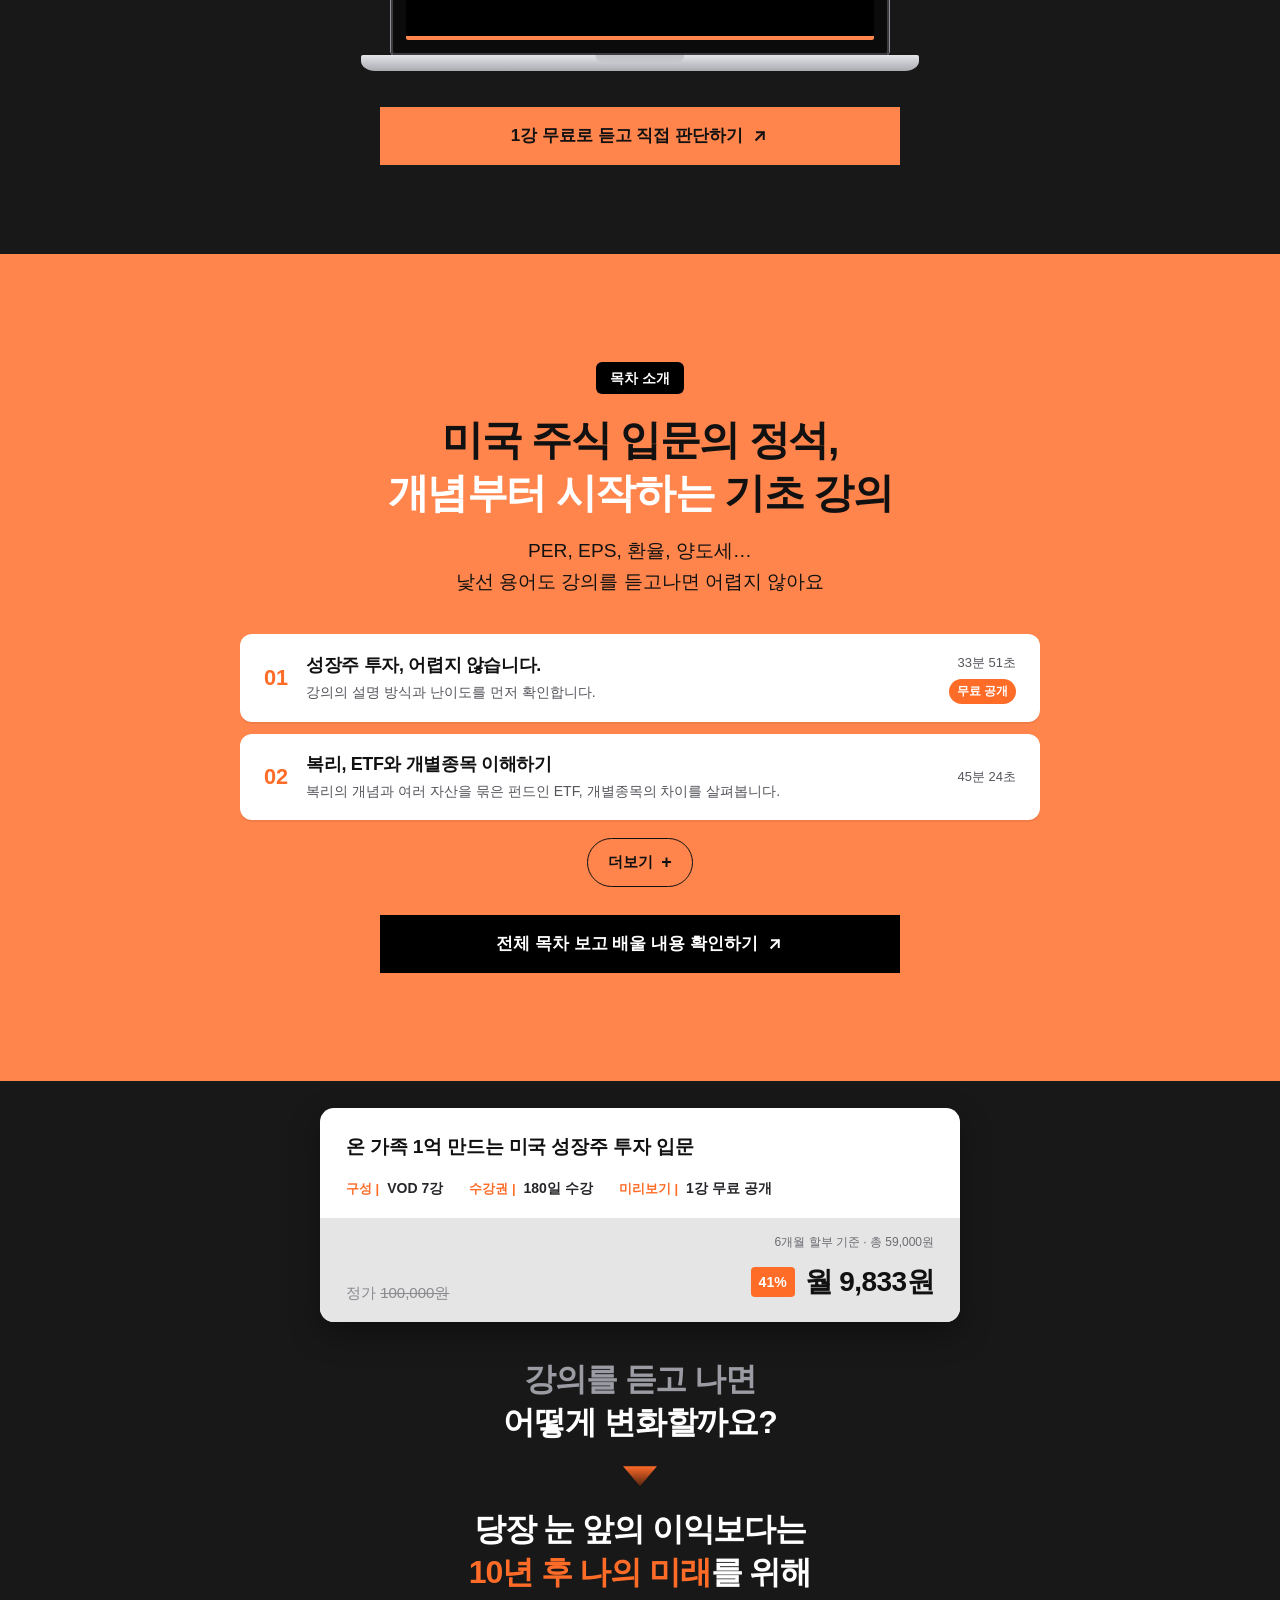
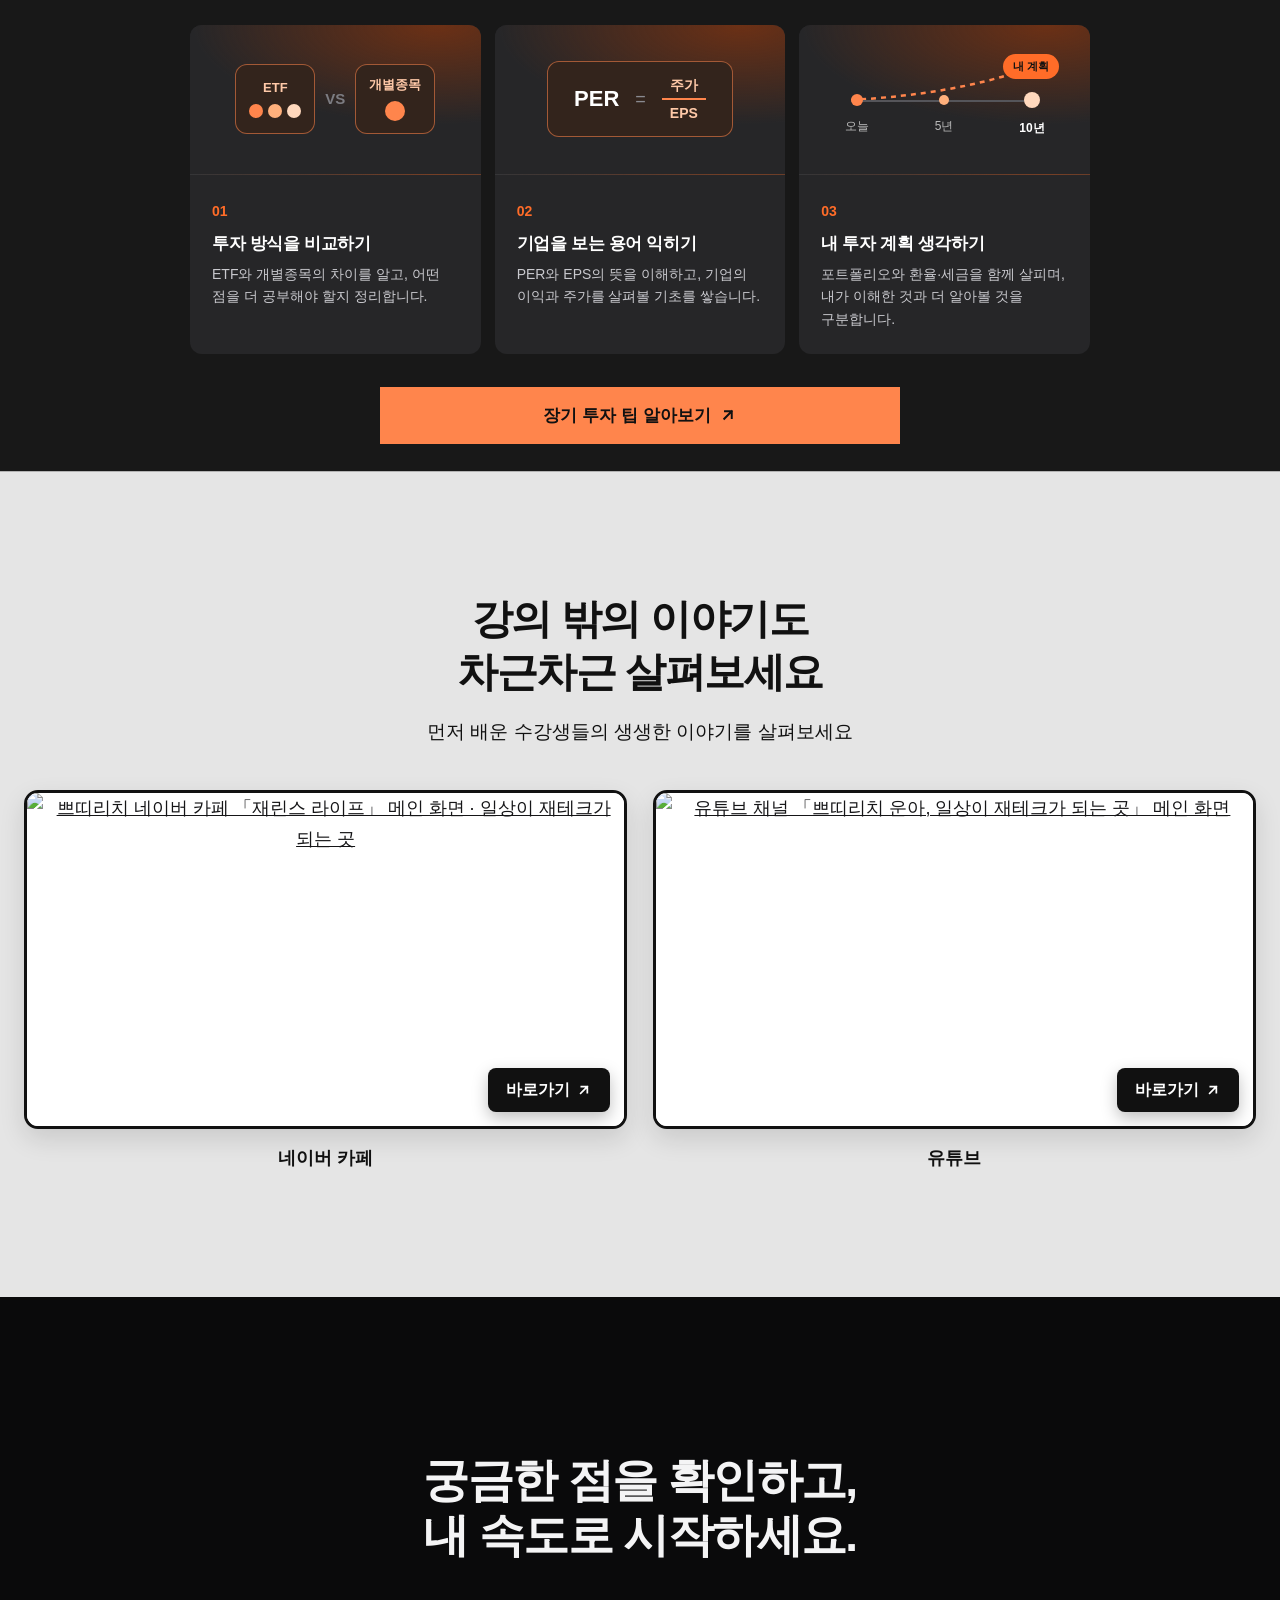
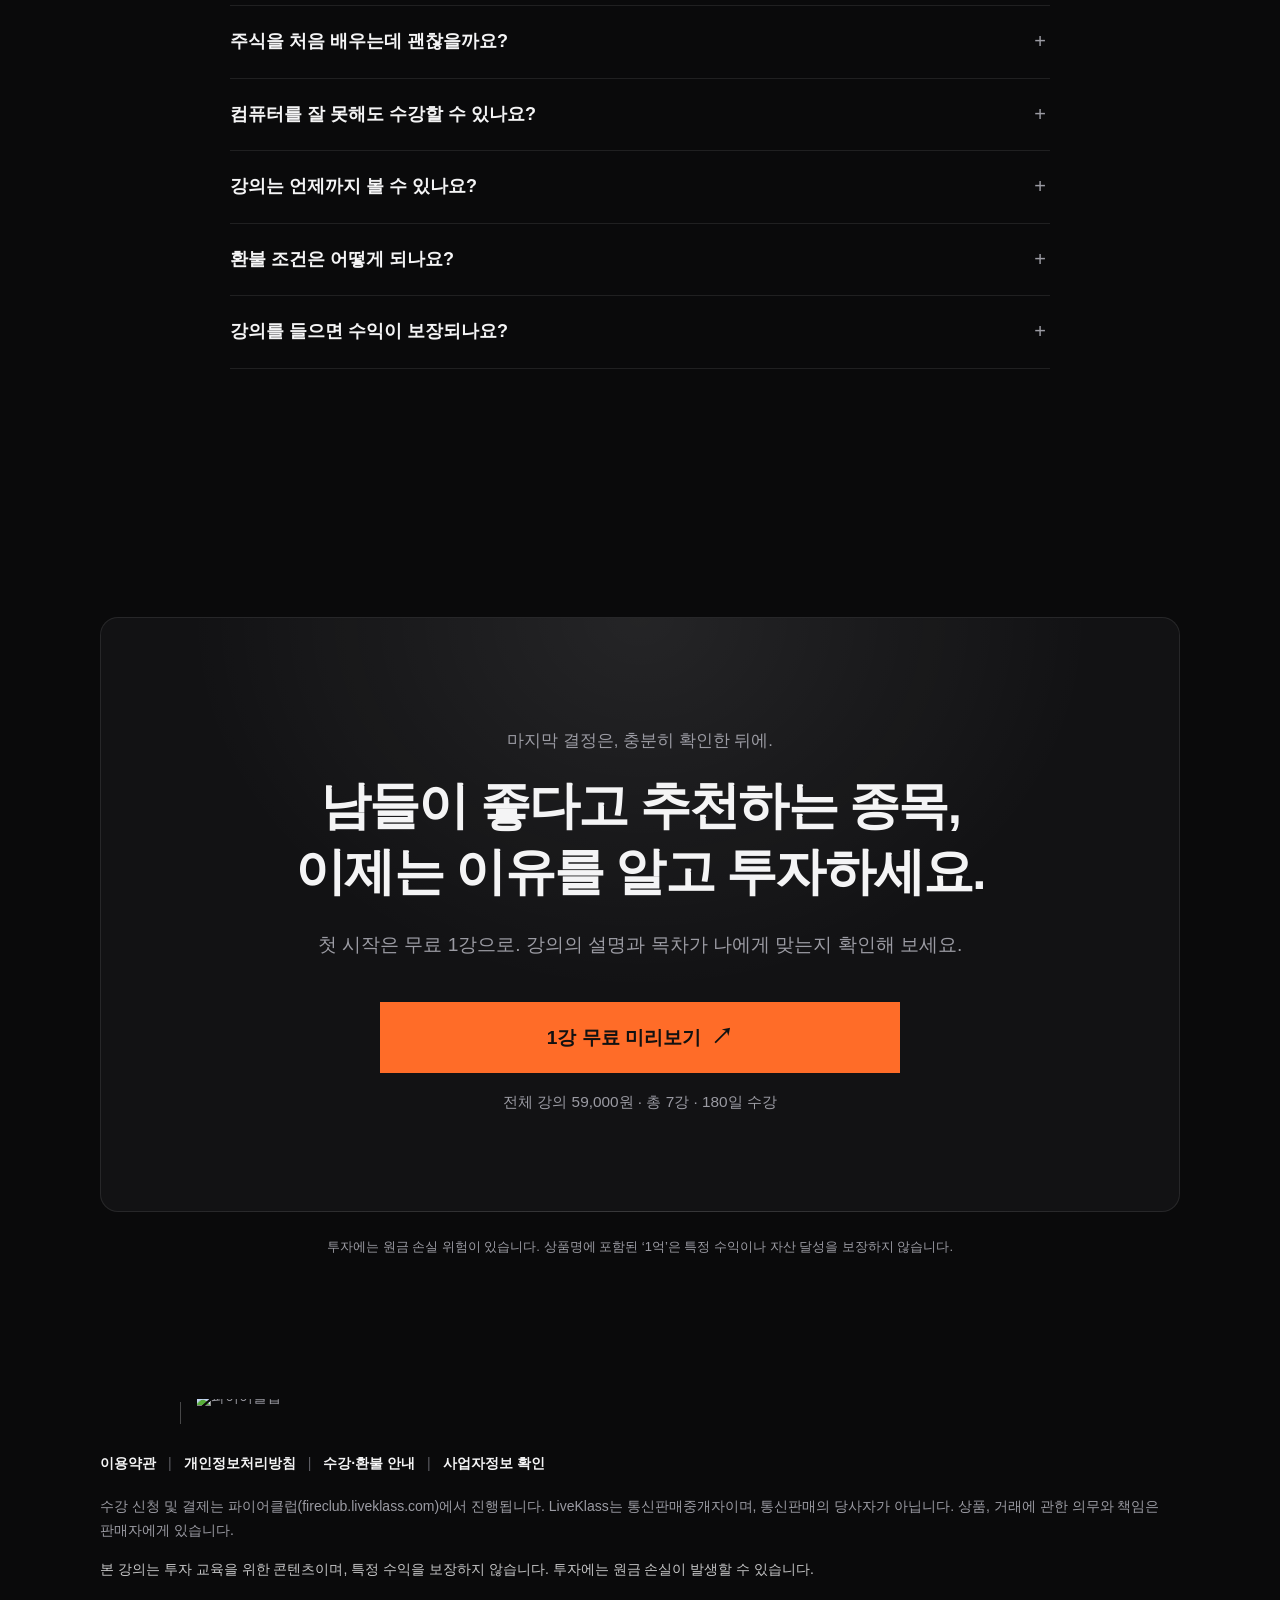
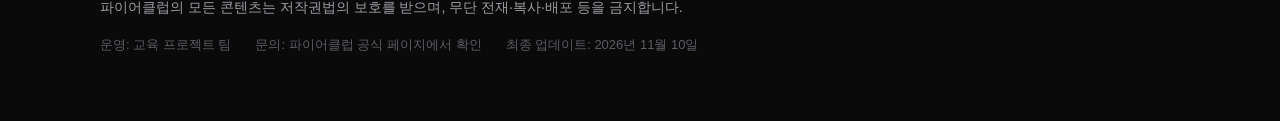
==== commit f3219125: "랜딩·블로그: 기능 점검에서 나온 문제 수정 (디자인 변경 없음) 랜딩 - 로고 이미지를 HTML 안에서 파일로 분리 (HTML 830KB → 133KB) - 'ETF 성장주 확인" ====
--- a/03_landing_page/wireframe/index.html
+++ b/03_landing_page/wireframe/index.html
@@ -12,6 +12,7 @@
   <meta name="google-site-verification" content="daIq4IKpYoWVZZuhqqiwKl1DAvl17UliPy0gzEK6wcI">
   <meta name="naver-site-verification" content="e9dc4ce93a5aabececa4be58a11b5b6b8c1e4f0d">
   <meta name="theme-color" content="#0a0a0b">
+  <link rel="icon" type="image/png" href="/assets/favicon.png">
 
   <meta property="og:type" content="website">
   <meta property="og:locale" content="ko_KR">
@@ -1057,8 +1058,8 @@
 
   <header class="site-head">
     <div class="wrap head-row">
-      <span class="brand" translate="no"><span class="partner-logos" aria-label="머니투데이 · 파이어클럽"><span class="partner-logo mt-logo"><img data-brand-logo src="[data-uri]" alt="머니투데이"></span><span class="logo-divider" aria-hidden="true"></span><span class="partner-logo fire-logo"><img data-brand-logo src="[data-uri]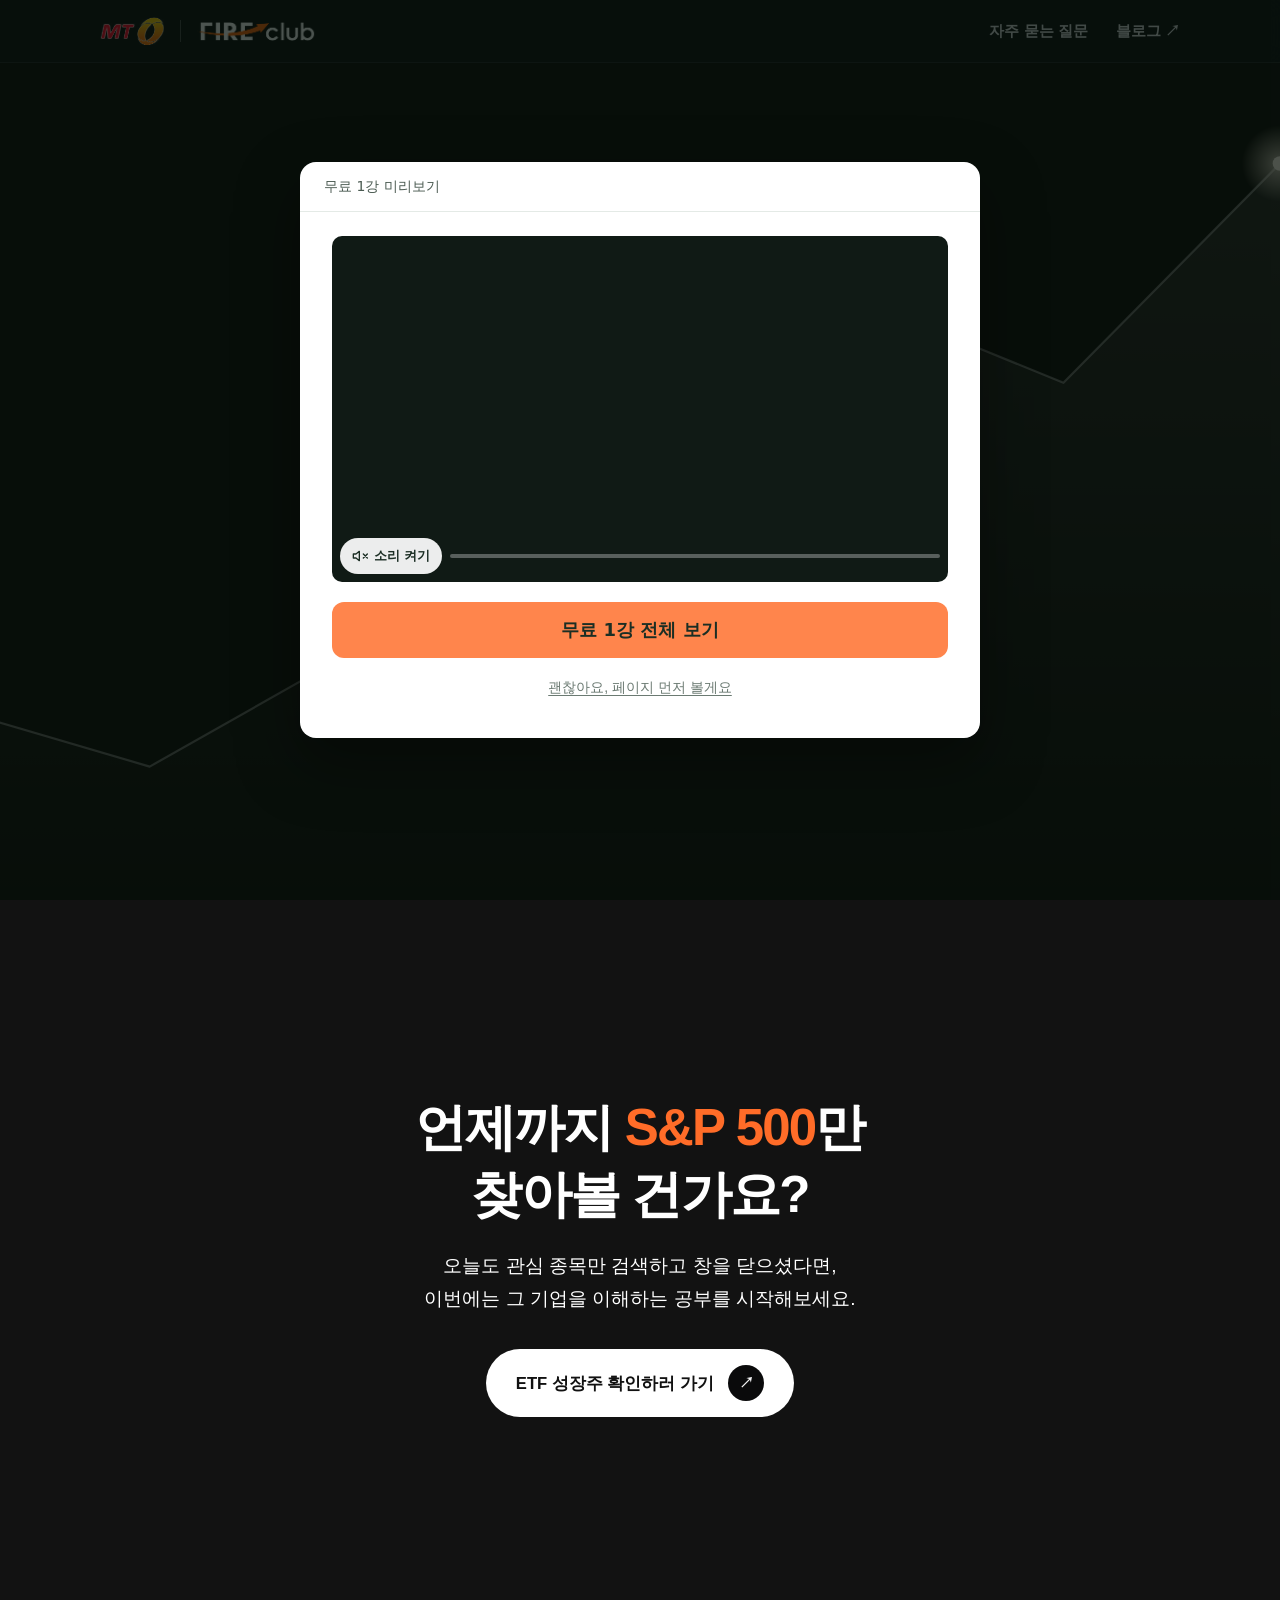
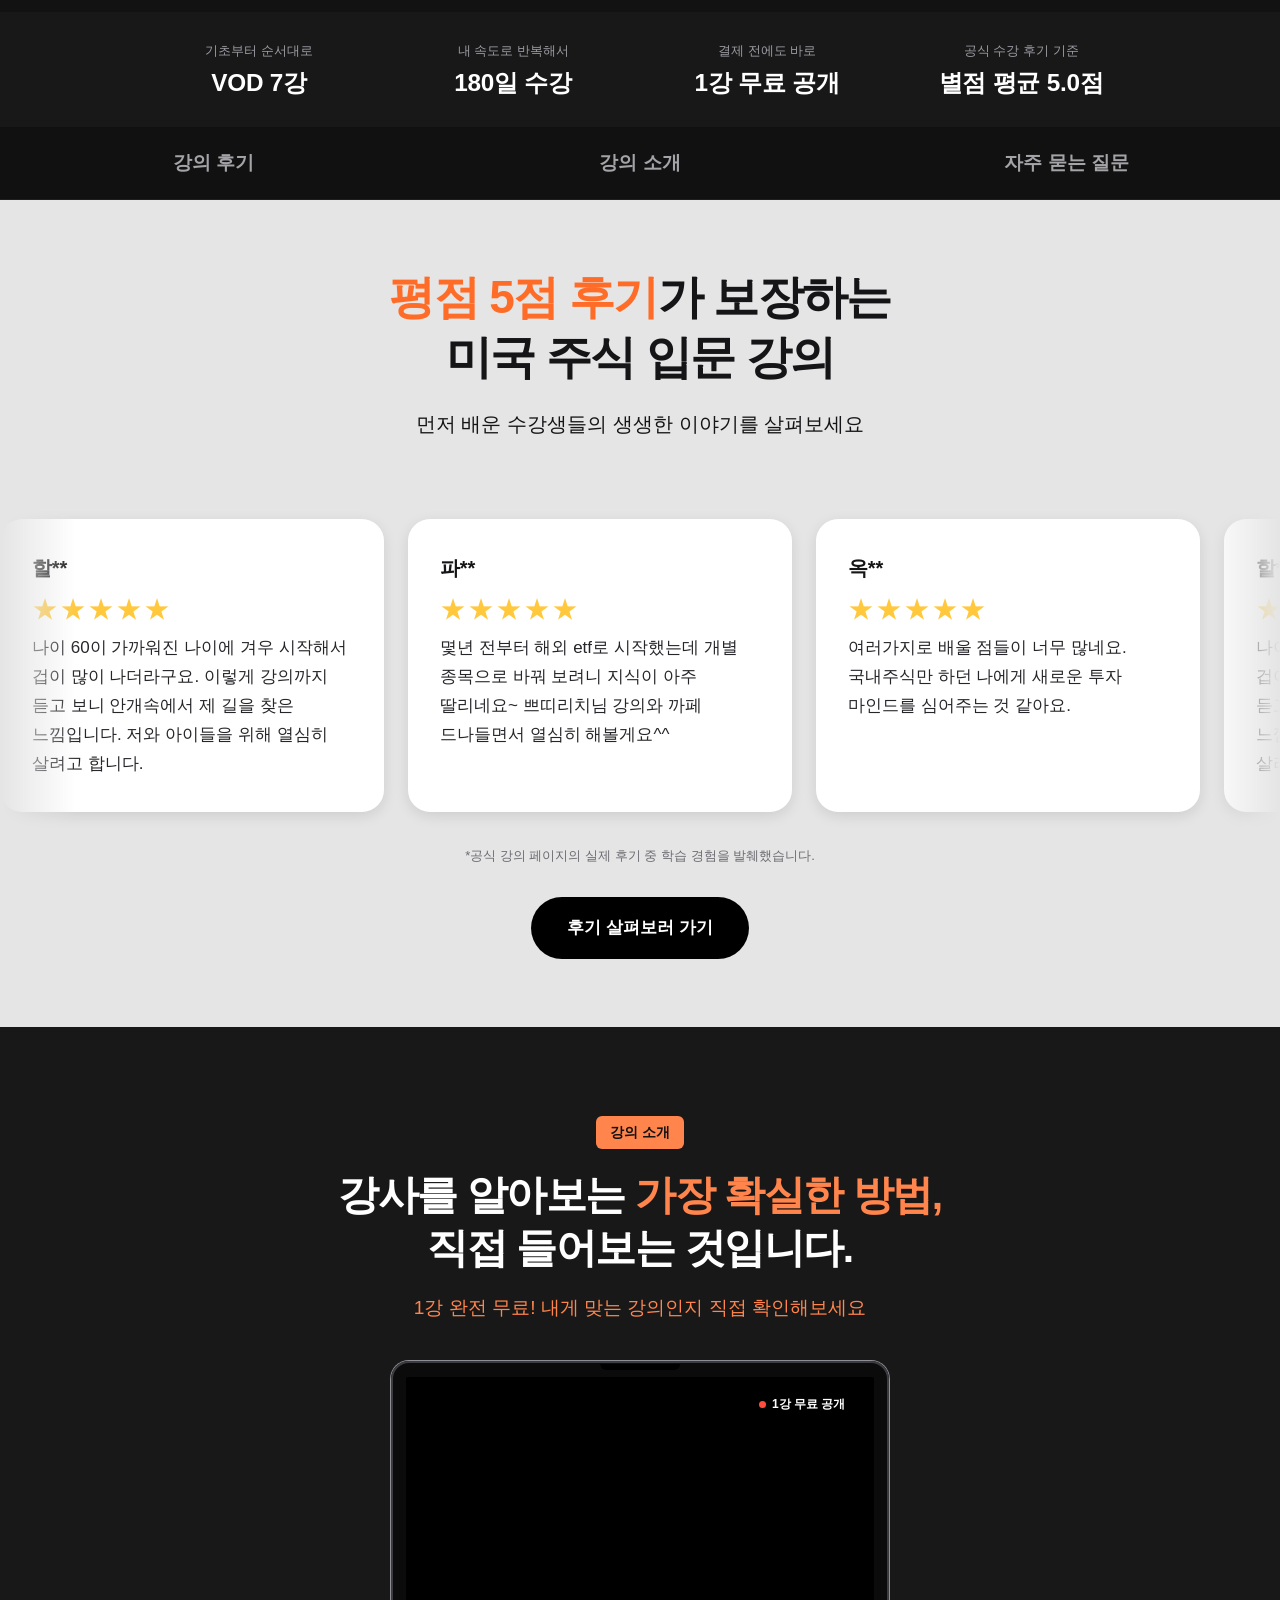
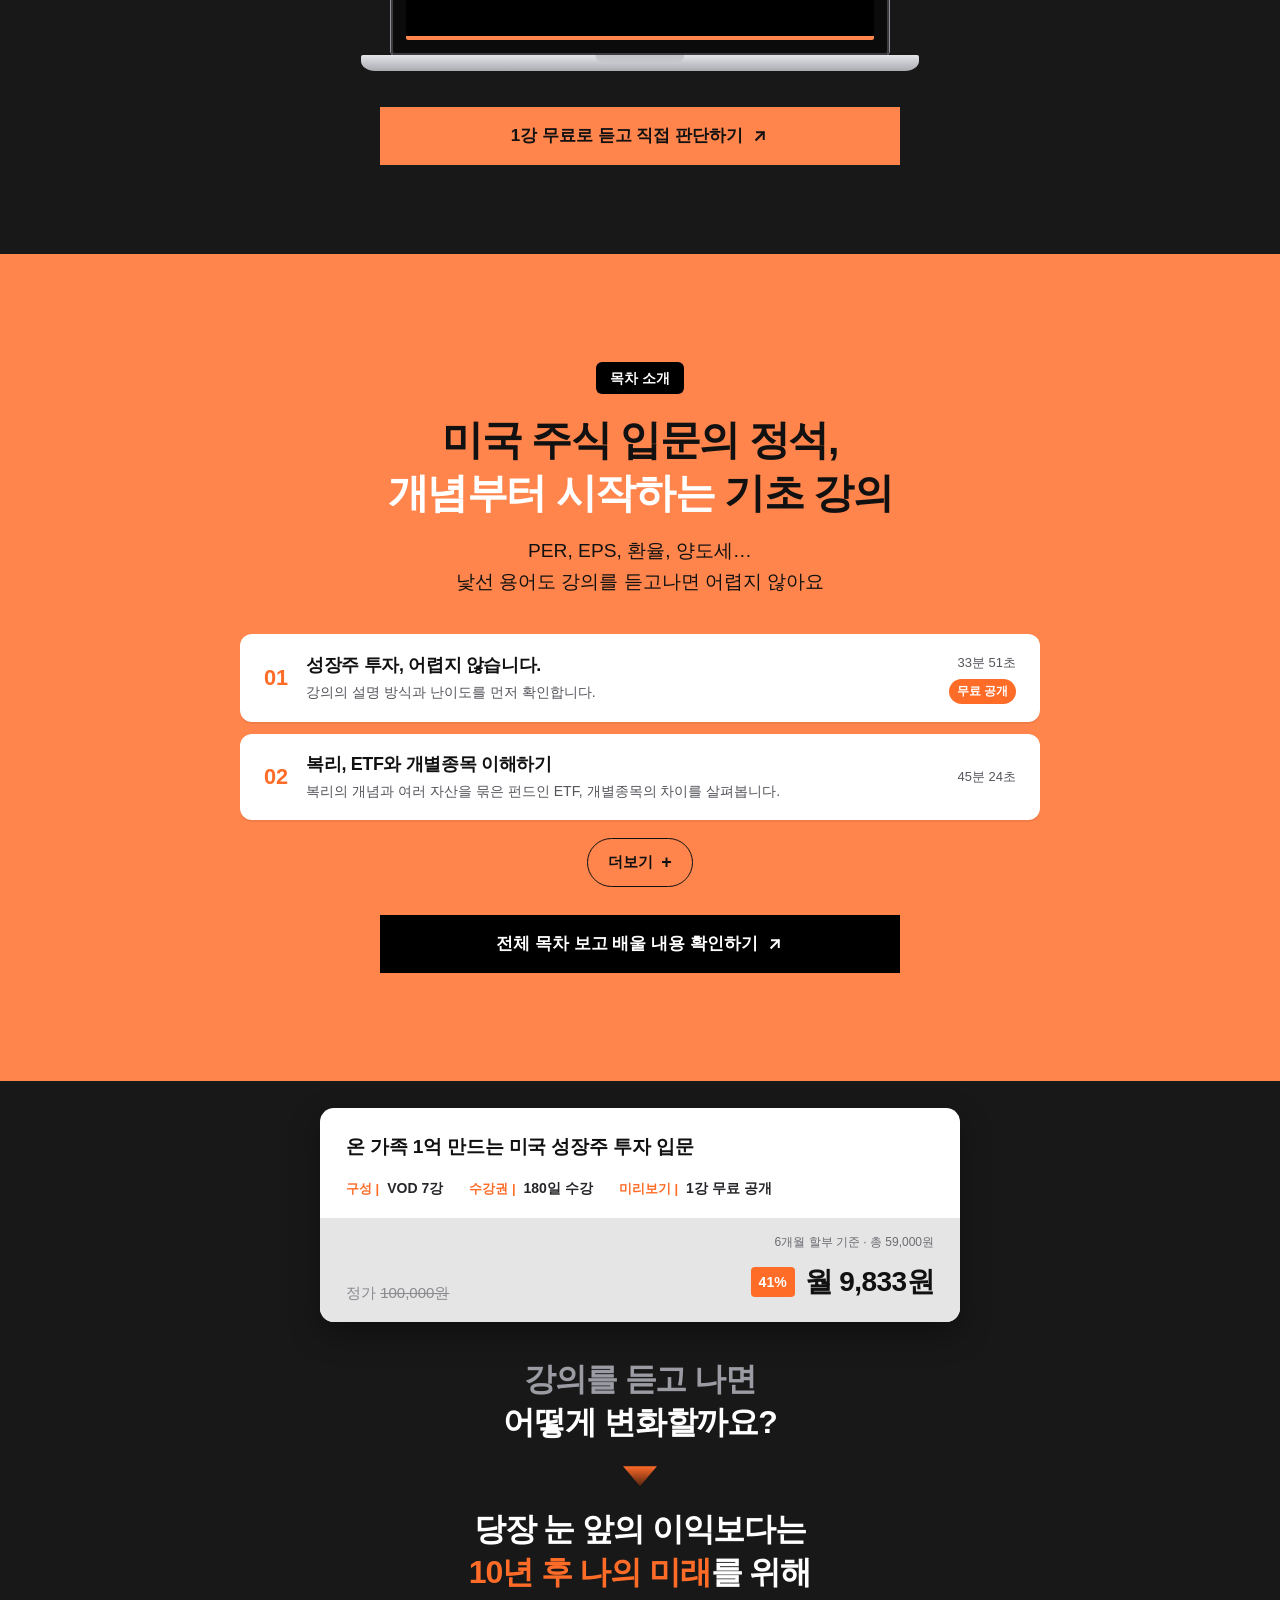
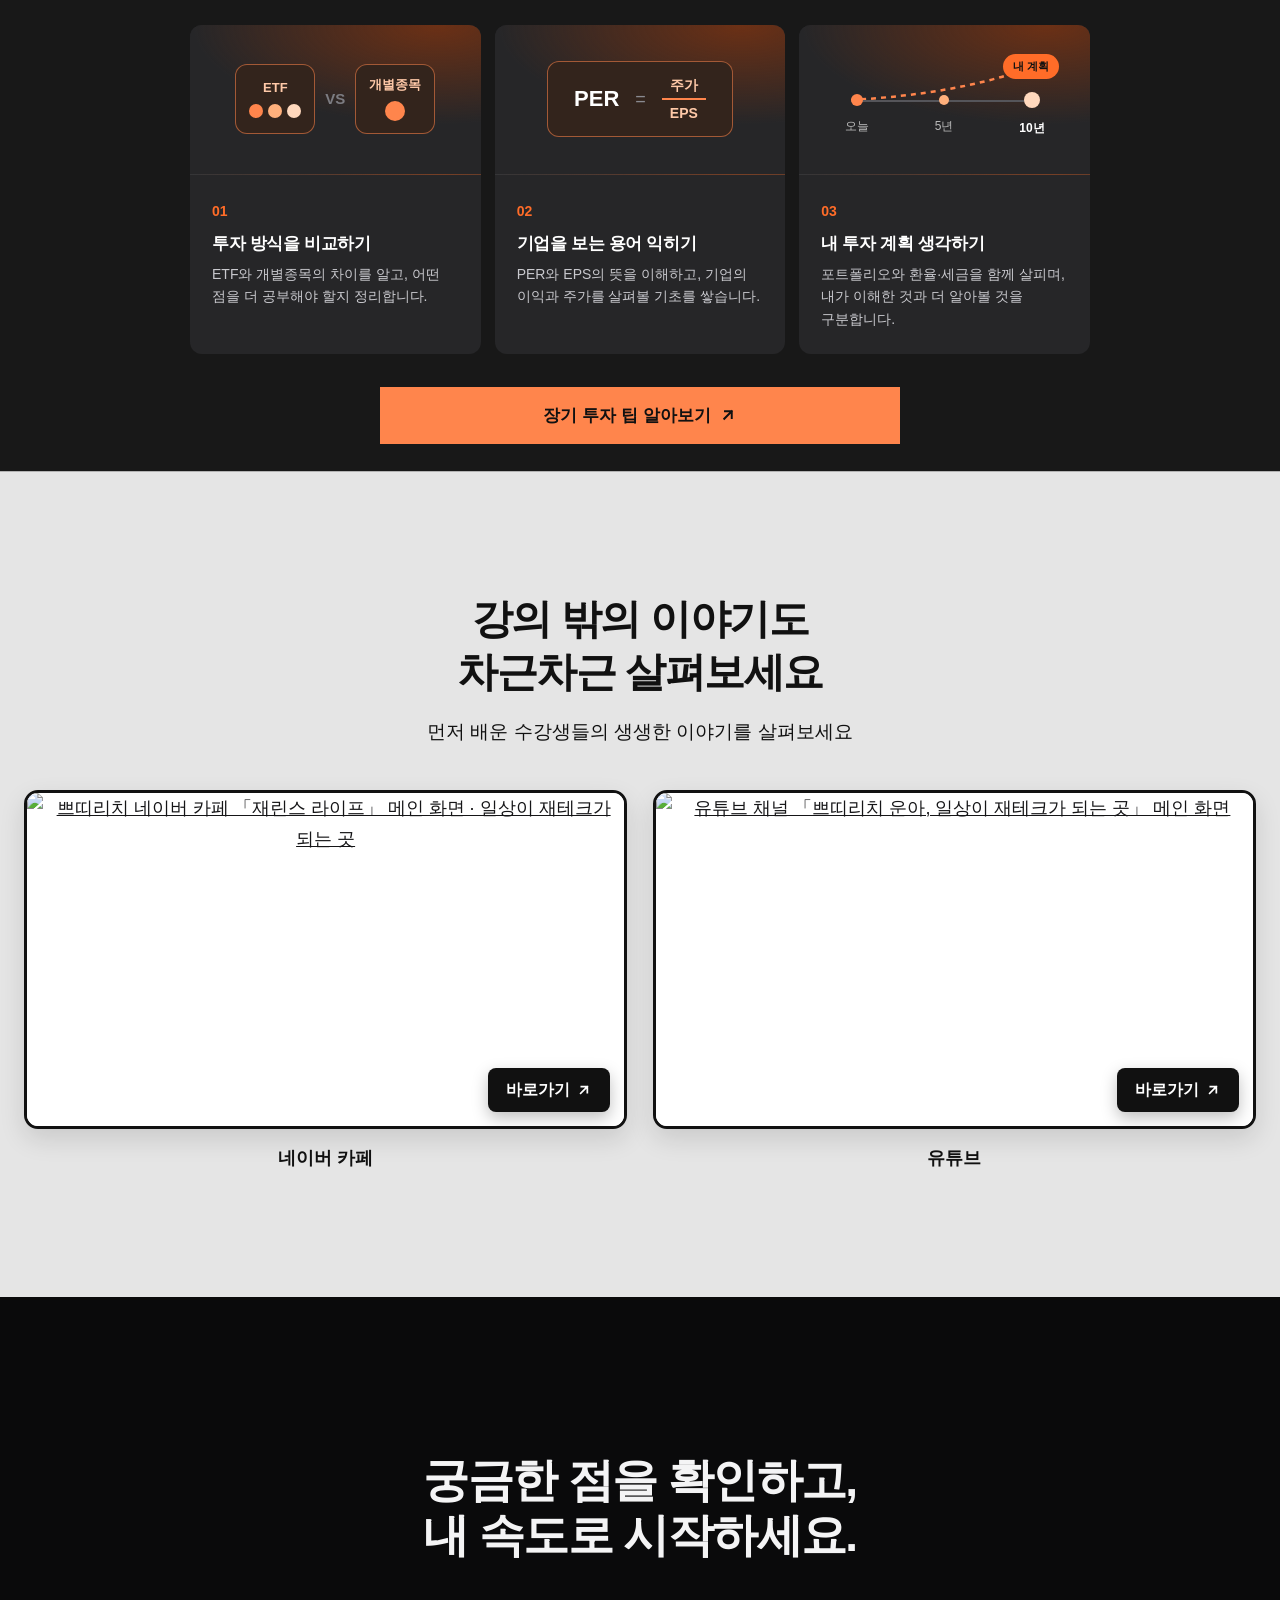
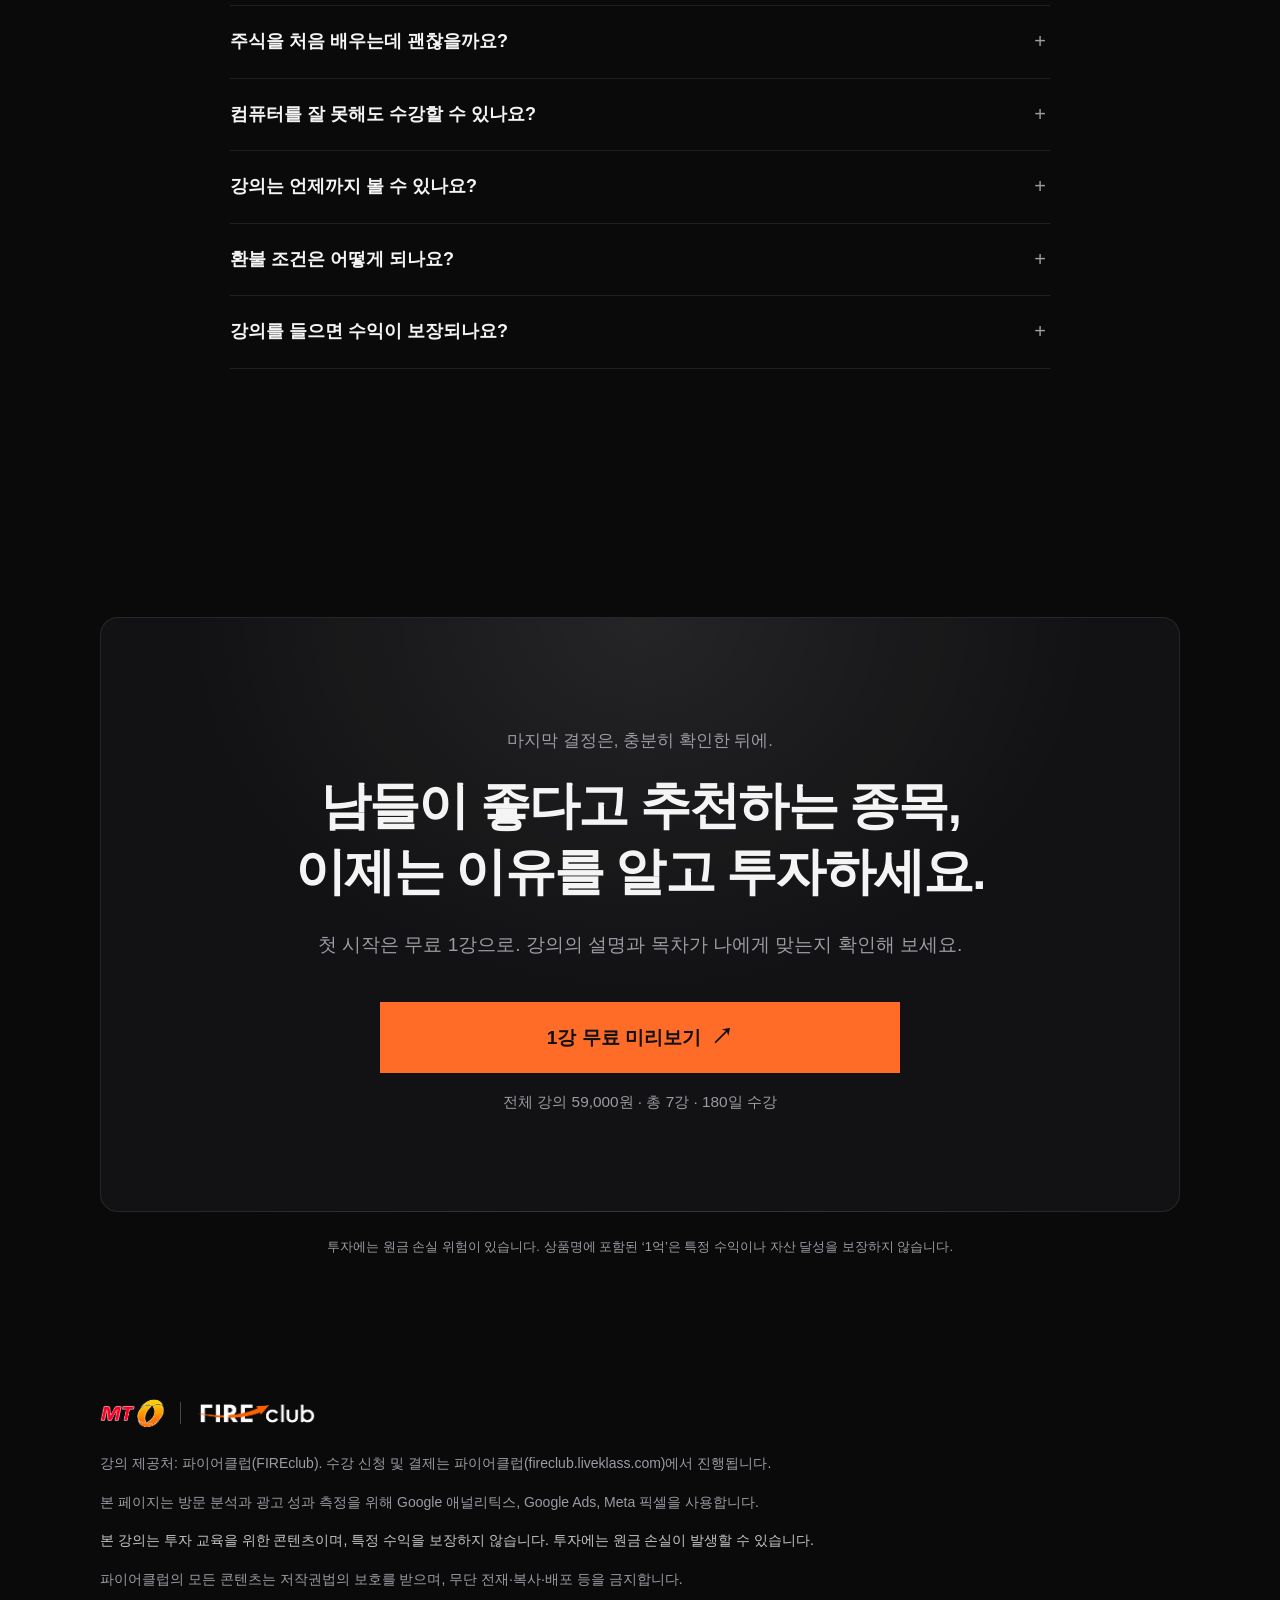
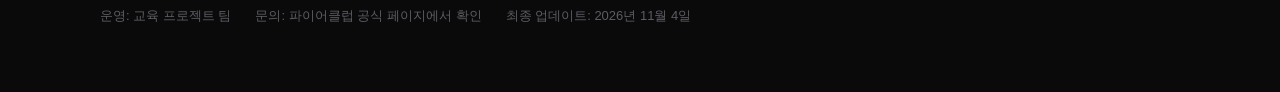
==== commit d060437e: "랜딩: 히어로 무료 1강 프리뷰 모달 추가, 모달 이벤트 3종 설계, 푸터 정리 - 히어로에 프리뷰 모달(진입 0.8초 뒤 자동 노출, 방문당 1회, 음소거 자동재생) 추가. 영상" ====
--- a/03_landing_page/wireframe/index.html
+++ b/03_landing_page/wireframe/index.html
@@ -1,5 +1,5 @@
 <!doctype html>
-<html lang="ko" data-layout-version="landing-20261106-v3">
+<html lang="ko" data-layout-version="landing-20261110-v4">
 <head>
   <meta charset="utf-8">
   <meta name="viewport" content="width=device-width, initial-scale=1">
@@ -12,7 +12,6 @@
   <meta name="google-site-verification" content="daIq4IKpYoWVZZuhqqiwKl1DAvl17UliPy0gzEK6wcI">
   <meta name="naver-site-verification" content="e9dc4ce93a5aabececa4be58a11b5b6b8c1e4f0d">
   <meta name="theme-color" content="#0a0a0b">
-  <link rel="icon" type="image/png" href="/assets/favicon.png">
 
   <meta property="og:type" content="website">
   <meta property="og:locale" content="ko_KR">
@@ -1051,6 +1050,66 @@
   #hero.hero-v2 .hv-l1 { font-size:13.5vw; } #hero.hero-v2 .hv-l2, #hero.hero-v2 .hv-l3 { font-size:7vw; }
   #hero.hero-v2 .hero-cta { width:100%; height:60px; font-size:clamp(15px,4.3vw,18px); letter-spacing:.01em; margin-top:28px; }
 }
+</style>
+<style id="preview-modal">
+  /* ===== 무료 1강 프리뷰 모달 (히어로) — 확정본 이식 ===== */
+  :root {
+    --pm-font: 'Pretendard Variable', Pretendard, -apple-system, BlinkMacSystemFont, system-ui, 'Apple SD Gothic Neo', 'Noto Sans KR', 'Malgun Gothic', sans-serif;
+    --pm-cta: #FF854C;
+    --pm-cta-hover: #FF7436;
+    --pm-cta-text: #1B2E24;
+    --pm-text: #1B2E24;
+    --pm-sub: #4A5A51;
+    --pm-line: #E4EAE6;
+    --pm-dim: rgba(8, 18, 13, 0.72);
+    --pm-video-bg: #101A15;
+  }
+  .pm-overlay { position: fixed; inset: 0; z-index: 1000; background: var(--pm-dim); display: flex; align-items: center; justify-content: center; padding: 24px; opacity: 0; visibility: hidden; transition: opacity .25s ease, visibility .25s; }
+  .pm-overlay.is-open { opacity: 1; visibility: visible; }
+  .pm-dialog { width: 100%; max-width: 680px; max-height: calc(100vh - 24px); max-height: calc(100dvh - 24px); background: #fff; color: var(--pm-text); border-radius: 16px; overflow: hidden auto; overscroll-behavior: contain; font-family: var(--pm-font); box-shadow: 0 24px 64px rgba(0,0,0,.4); transform: translateY(12px); transition: transform .25s ease; }
+  .pm-overlay.is-open .pm-dialog { transform: none; }
+  .pm-head { display: flex; align-items: center; justify-content: space-between; padding: 12px 12px 12px 24px; border-bottom: 1px solid var(--pm-line); min-height: 44px; box-sizing: border-box; }
+  .pm-label { font-size: 14px; font-weight: 500; color: var(--pm-sub); }
+  .pm-body { padding: 24px 32px 0; }
+  .pm-video-wrap { position: relative; aspect-ratio: 16 / 9; background: var(--pm-video-bg); border-radius: 10px; overflow: hidden; }
+  .pm-video { width: 100%; height: 100%; object-fit: cover; display: block; }
+  .pm-controls { position: absolute; left: 0; right: 0; bottom: 0; padding: 0 8px 8px; display: flex; align-items: center; gap: 8px; }
+  .pm-mute { min-height: 36px; padding: 0 12px; border: 0; border-radius: 999px; background: rgba(255,255,255,.92); color: var(--pm-text); font: 700 13px var(--pm-font); cursor: pointer; display: flex; align-items: center; gap: 6px; }
+  .pm-progress { flex: 1; height: 4px; background: rgba(255,255,255,.3); border-radius: 2px; overflow: hidden; }
+  .pm-progress-bar { height: 100%; width: 0; background: var(--pm-cta); }
+  .pm-ended { position: absolute; inset: 0; background: rgba(8,18,13,.8); display: none; flex-direction: column; align-items: center; justify-content: center; gap: 12px; color: #fff; font-size: 16px; }
+  .pm-video-wrap.is-ended .pm-ended { display: flex; }
+  .pm-replay { min-height: 44px; padding: 0 18px; border: 1px solid #fff; border-radius: 999px; background: none; color: #fff; font: 14px var(--pm-font); cursor: pointer; }
+  .pm-foot { padding: 20px 32px 28px; }
+  .pm-cta { min-height: 56px; display: flex; align-items: center; justify-content: center; border-radius: 12px; background: var(--pm-cta); color: var(--pm-cta-text); font-size: 18px; font-weight: 700; text-decoration: none; transition: background .15s; }
+  .pm-cta:hover { background: var(--pm-cta-hover); }
+  .pm-skip { display: block; margin: 8px auto 0; min-height: 44px; padding: 0 12px; border: 0; background: none; color: #6B7A72; font: 14px var(--pm-font); text-decoration: underline; text-underline-offset: 3px; cursor: pointer; }
+  .pm-skip:hover { color: var(--pm-sub); }
+  .pm-dialog:focus { outline: none; }
+  .pm-cta:focus-visible, .pm-skip:focus-visible, .pm-mute:focus-visible { outline: 3px solid var(--pm-cta); outline-offset: 2px; }
+  @media (max-width: 600px) {
+    .pm-overlay { align-items: flex-end; padding: 0; }
+    .pm-dialog { border-radius: 20px 20px 0 0; transform: translateY(100%); padding-bottom: env(safe-area-inset-bottom, 0px); }
+    .pm-head { padding: 8px 8px 8px 20px; border-bottom: 0; }
+    .pm-label { font-size: 13px; }
+    .pm-body { padding: 0; }
+    .pm-video-wrap { border-radius: 0; }
+    .pm-foot { padding: 16px 20px 24px; }
+    .pm-cta { font-size: 17px; }
+  }
+  /* 화면 높이가 낮은 기기(가로 방향 폰, 작은 노트북 창): 영상 폭을 높이에 맞춰 줄여 CTA가 항상 화면 안에 보이게 함 (16:9 유지, 자르지 않음) */
+  @media (max-height: 560px) {
+    .pm-overlay { padding: 12px; align-items: center; }
+    .pm-dialog { border-radius: 14px; transform: translateY(12px); padding-bottom: 0; }
+    .pm-head { min-height: 36px; padding: 4px 8px 4px 20px; }
+    .pm-body { padding: 12px 24px 0; }
+    .pm-video-wrap { border-radius: 8px; width: min(100%, calc((100vh - 190px) * 16 / 9)); width: min(100%, calc((100dvh - 190px) * 16 / 9)); min-width: 220px; margin: 0 auto; }
+    .pm-foot { padding: 10px 24px 12px; }
+    .pm-cta { min-height: 48px; font-size: 16px; }
+    .pm-skip { min-height: 36px; margin-top: 2px; }
+    .pm-overlay.is-open .pm-dialog { transform: none; }
+  }
+  @media (prefers-reduced-motion: reduce) { .pm-overlay, .pm-dialog { transition: none; } }
 </style></head>
 <body><svg width="0" height="0" aria-hidden="true" focusable="false" style="position:absolute;pointer-events:none"><defs><filter id="logo-remove-white" color-interpolation-filters="sRGB"><feColorMatrix type="matrix" values="1 0 0 0 0  0 1 0 0 0  0 0 1 0 0  -1 -1 -1 0 3"/></filter></defs></svg>
   <noscript><iframe id="gtm-noscript" src="" height="0" width="0" style="display:none;visibility:hidden"></iframe></noscript>
@@ -1058,8 +1117,8 @@
 
   <header class="site-head">
     <div class="wrap head-row">
-      <span class="brand" translate="no"><span class="partner-logos" aria-label="머니투데이 · 파이어클럽"><span class="partner-logo mt-logo"><img data-brand-logo src="/wireframe/blog/assets/partner-moneytoday.jpg" width="596" decoding="async" alt="머니투데이"></span><span class="logo-divider" aria-hidden="true"></span><span class="partner-logo fire-logo"><img data-brand-logo src="/wireframe/blog/assets/partner-fireclub.png" width="2027" decoding="async" alt="파이어클럽"></span></span></span>
-      <nav class="wire-nav" aria-label="페이지 메뉴"><a href="#apply">자주 묻는 질문</a><a href="/wireframe/blog/">블로그 ↗</a></nav>
+      <span class="brand" translate="no"><span class="partner-logos" aria-label="머니투데이 · 파이어클럽"><span class="partner-logo mt-logo"><img data-brand-logo src="[data-uri]" alt="머니투데이"></span><span class="logo-divider" aria-hidden="true"></span><span class="partner-logo fire-logo"><img data-brand-logo src="[data-uri]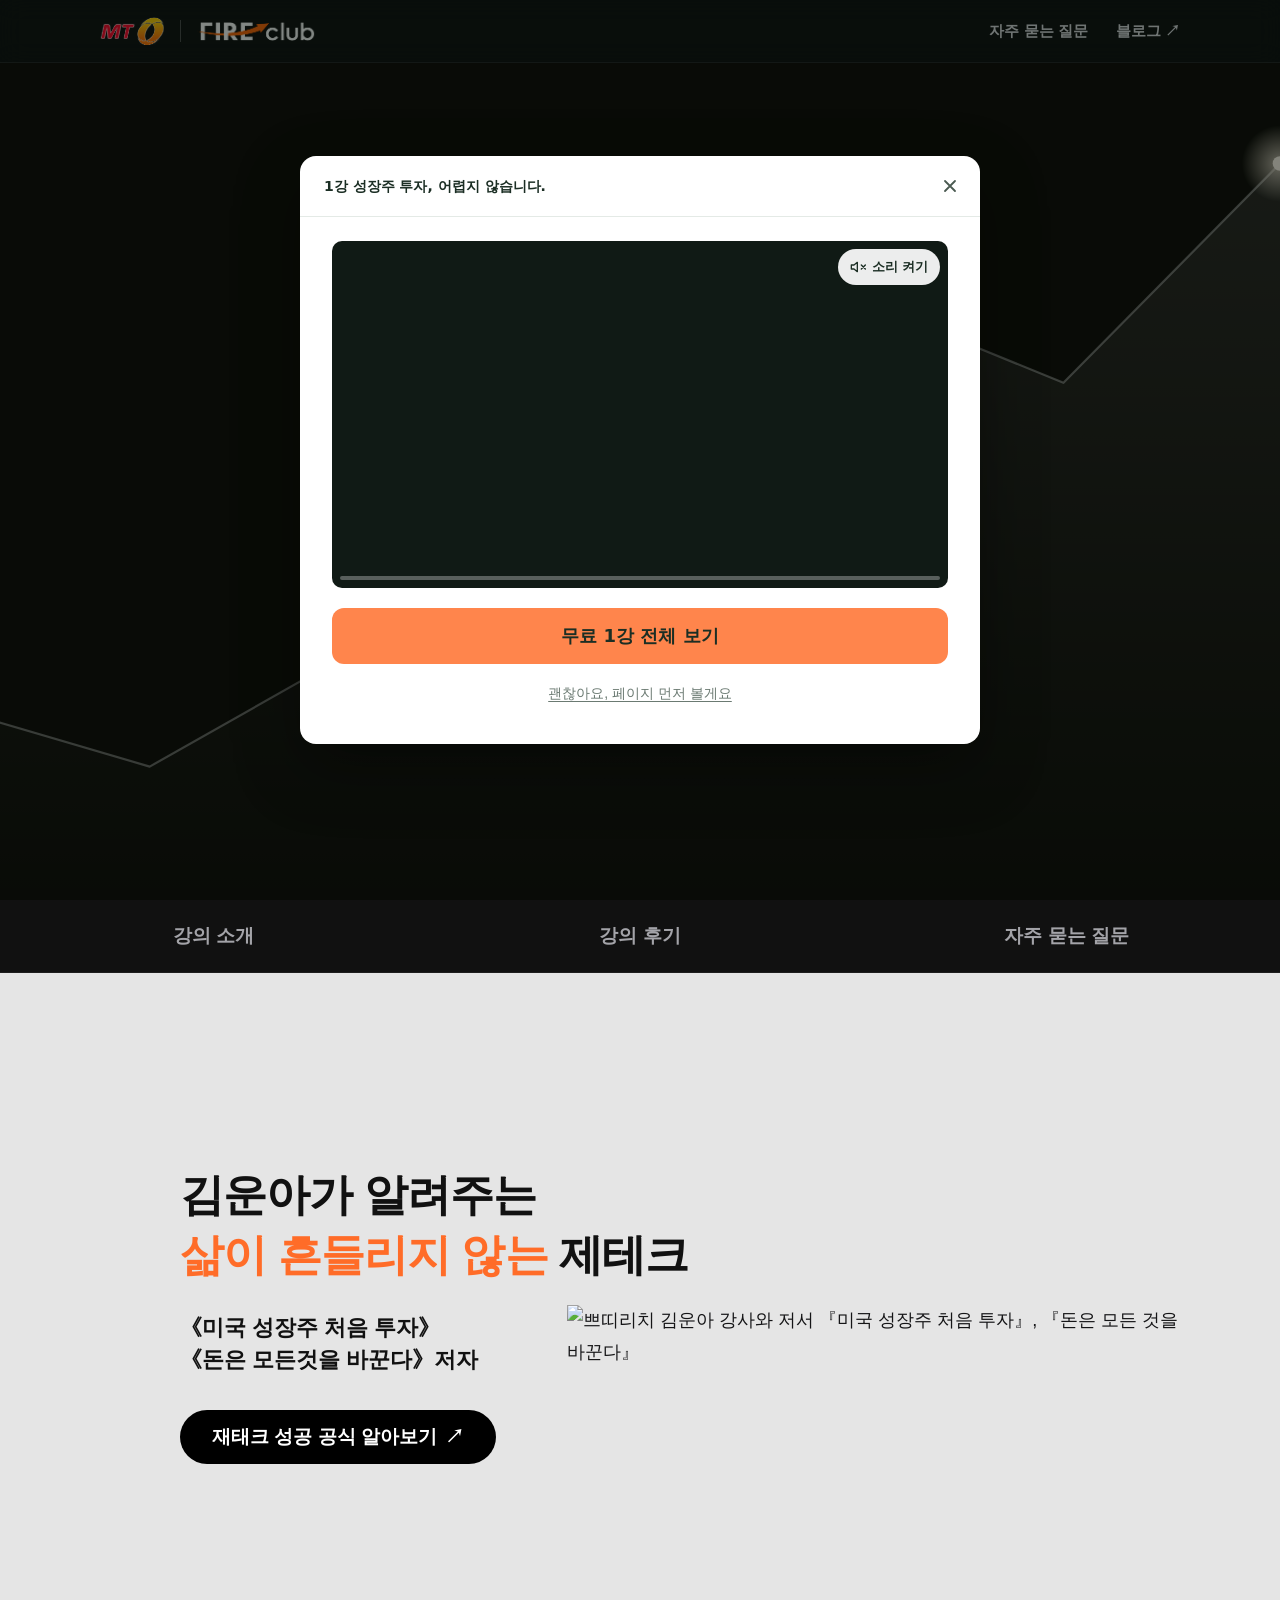
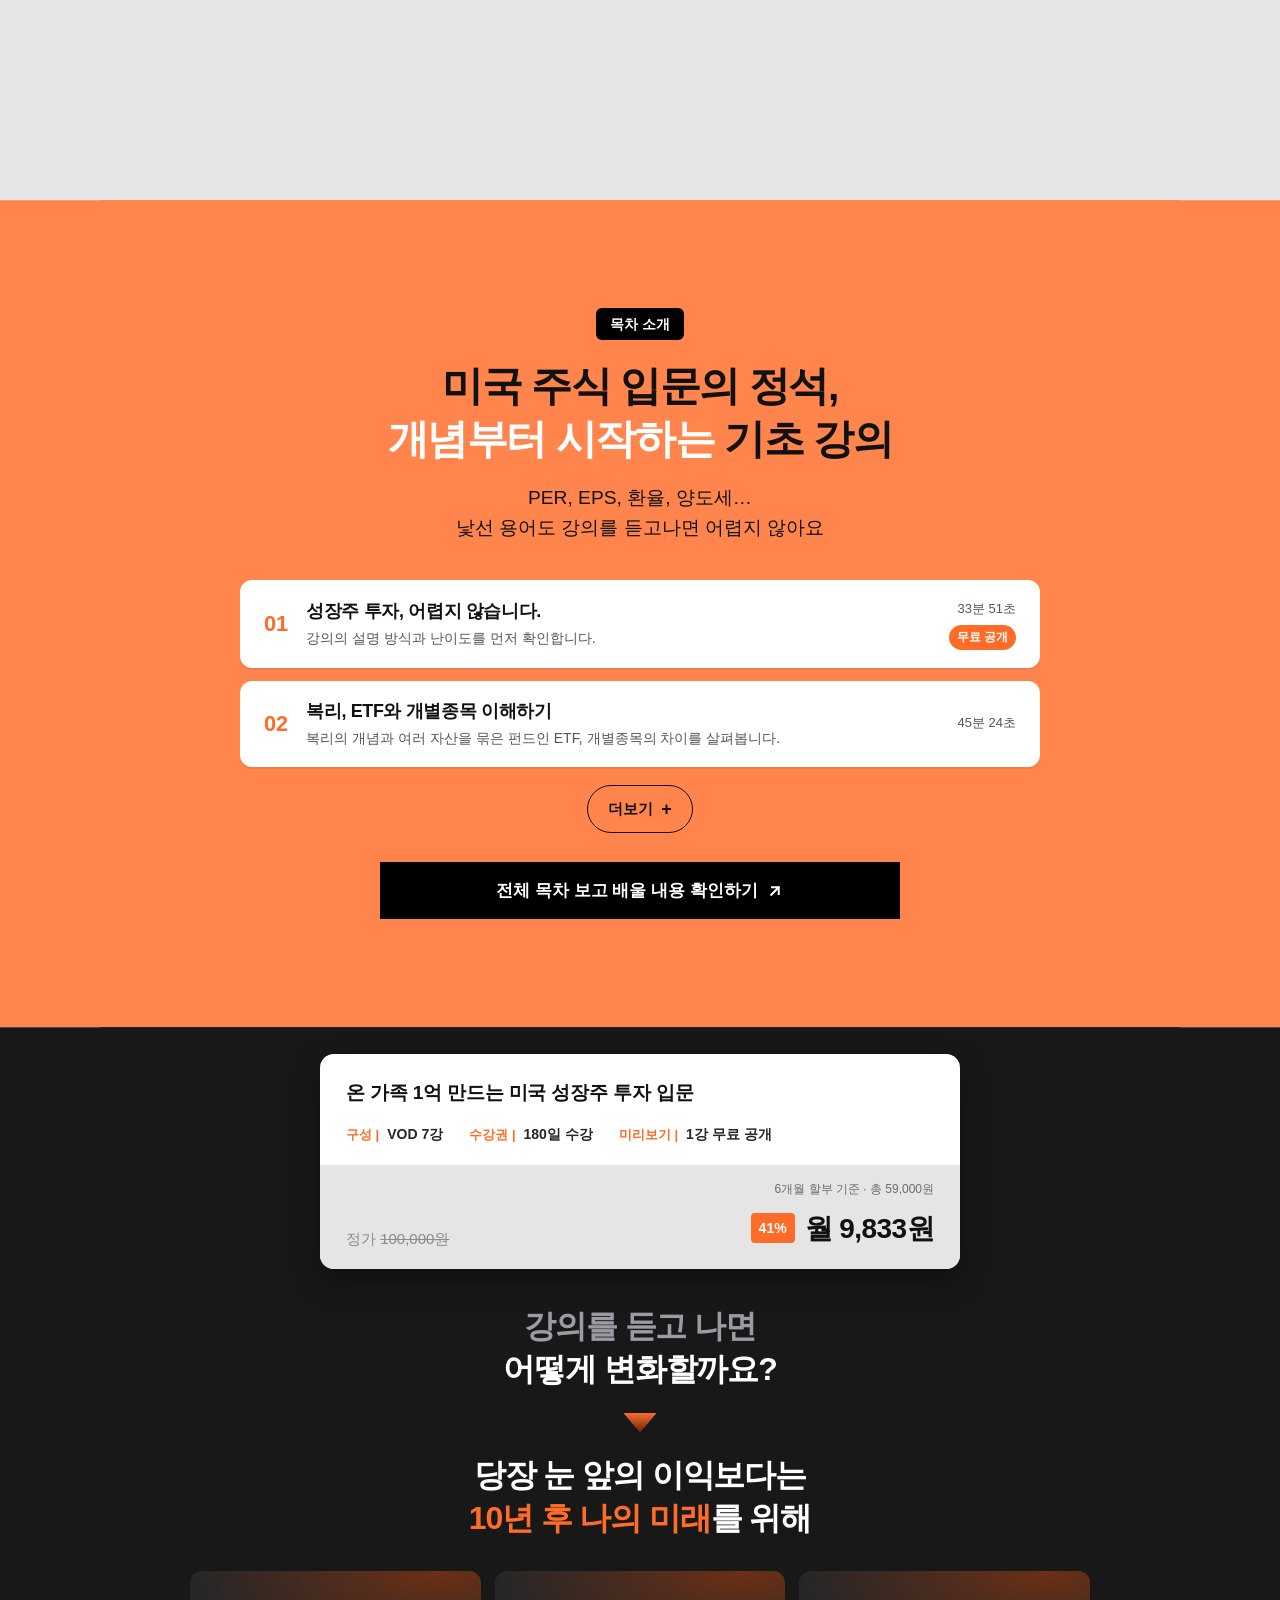
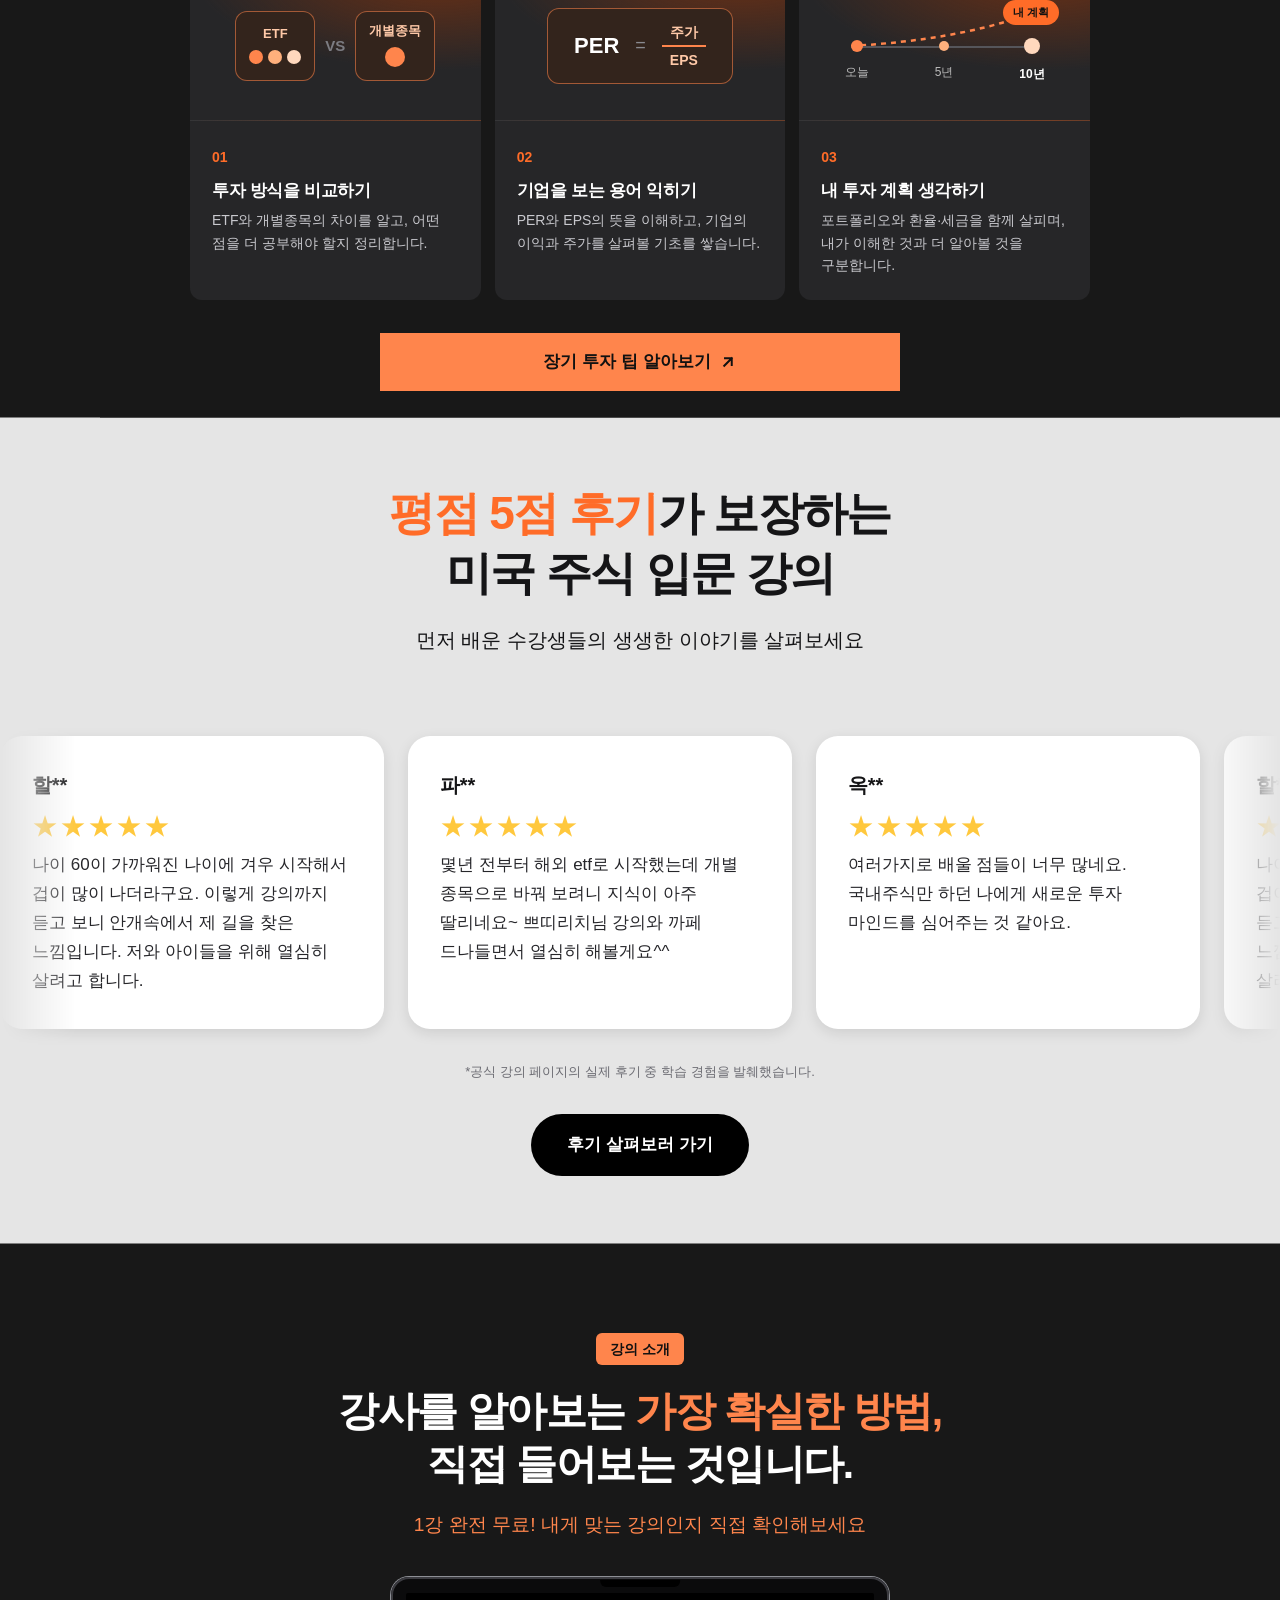
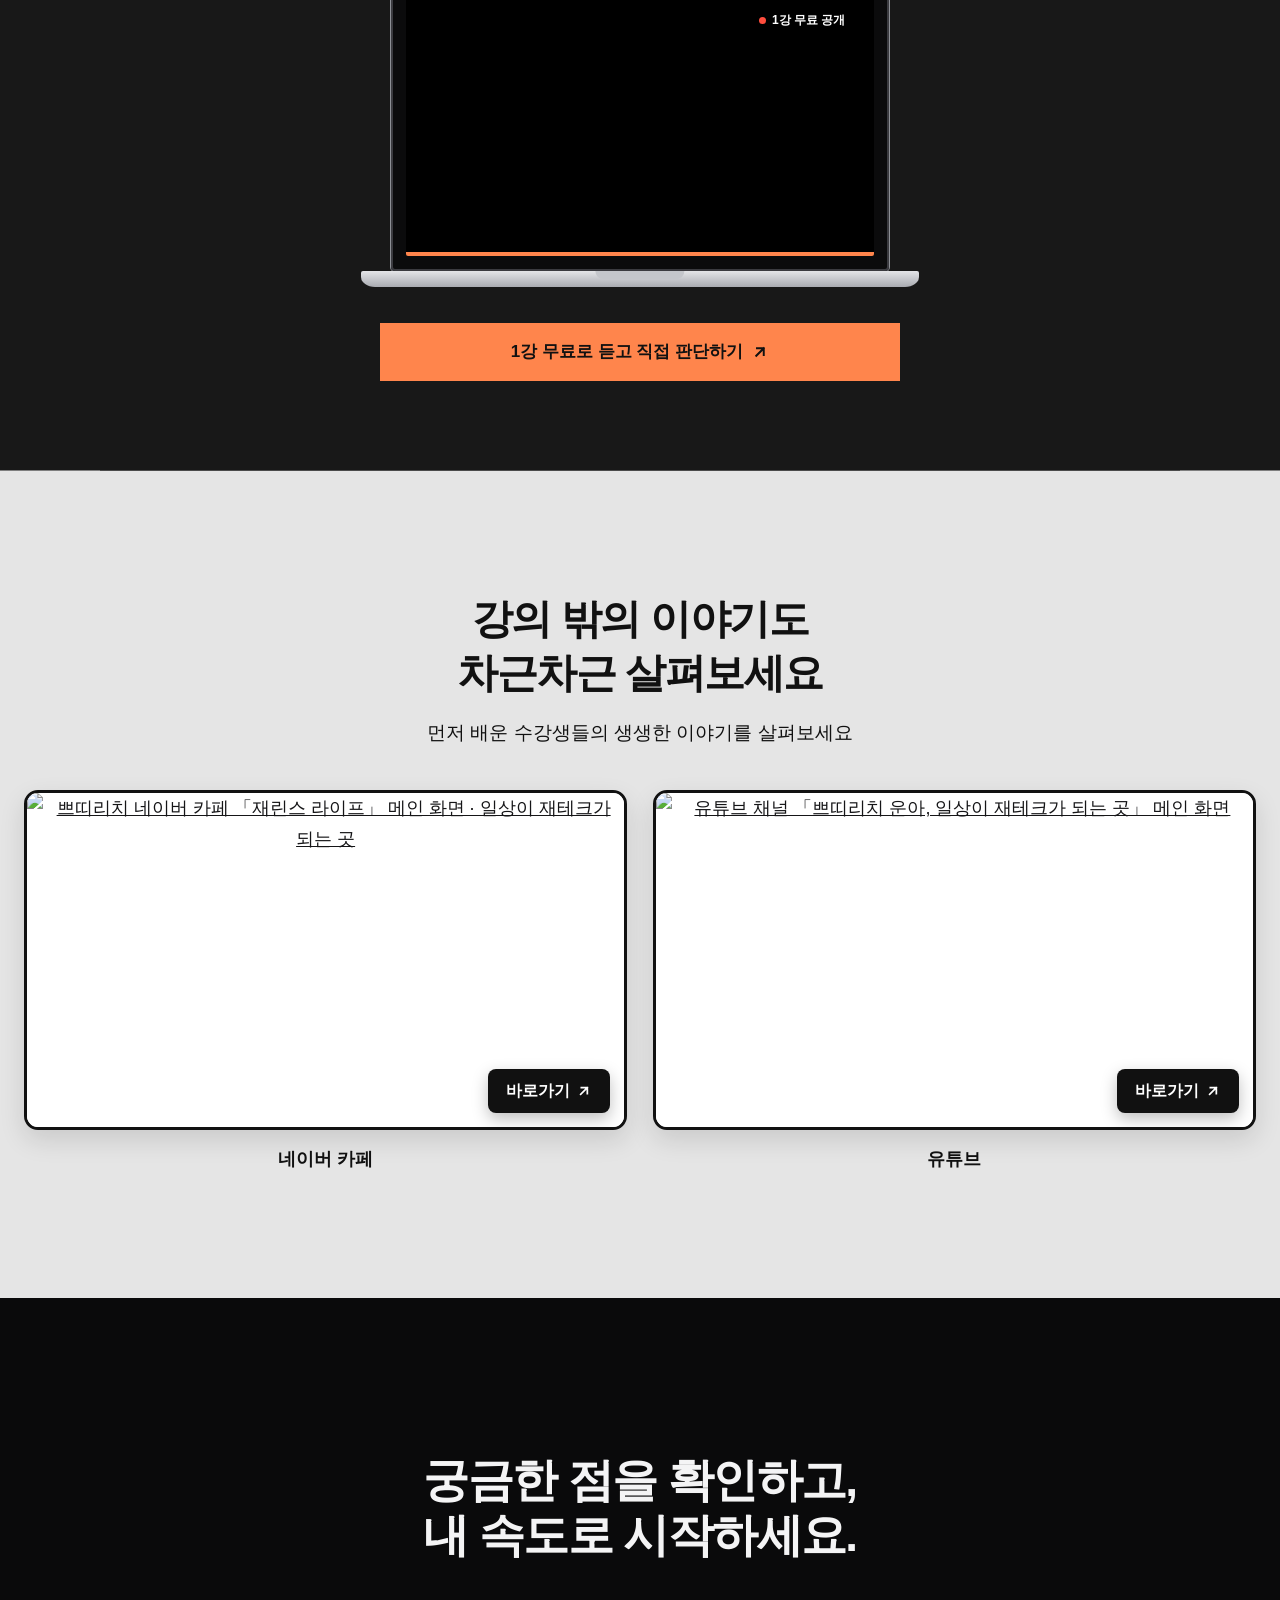
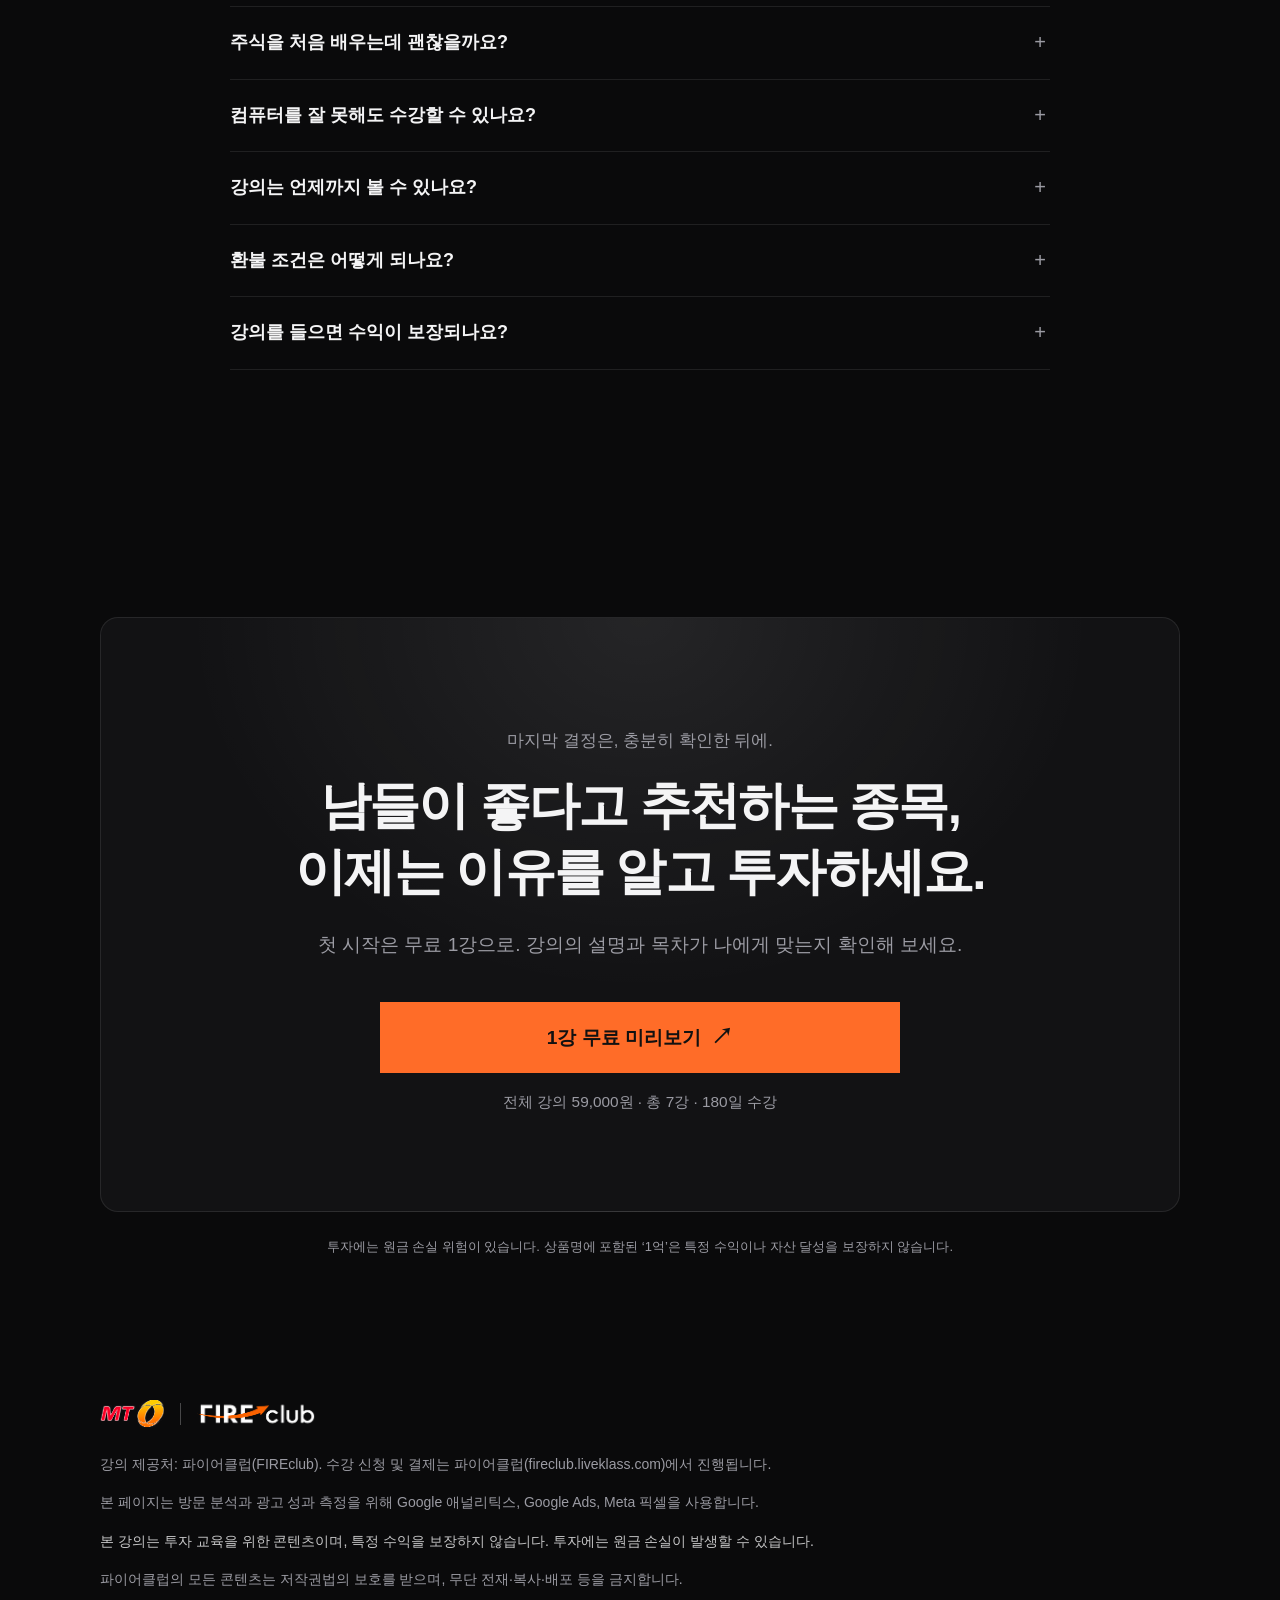
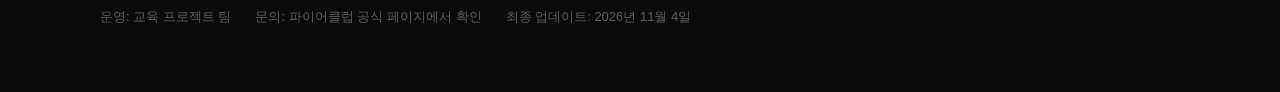
==== commit af8b2a92: "랜딩: 2차 개선 — 인트로 새 디자인·CTA 문구, 섹션 순서 변경, 모달 닫기(X·바깥 터치)·소리 버튼 이동 - 인트로 섹션 새 디자인(웹은 한 화면 높이, 모바일은 약 52" ====
--- a/03_landing_page/wireframe/index.html
+++ b/03_landing_page/wireframe/index.html
@@ -1,5 +1,5 @@
 <!doctype html>
-<html lang="ko" data-layout-version="landing-20261110-v4">
+<html lang="ko" data-layout-version="landing-20261112-v5">
 <head>
   <meta charset="utf-8">
   <meta name="viewport" content="width=device-width, initial-scale=1">
@@ -556,27 +556,27 @@
 .section-tabs:hover a.on:not(:hover) { color:#a3a3a8; }
 .section-tabs:hover a.on:not(:hover)::after { transform:scaleX(0); }
 @media(max-width:600px) { .section-tabs a { min-height:52px; font-size:14px; } }
-#cause, #instructor, #apply { scroll-margin-top:calc(var(--head-h,65px) + var(--tabs-h,72px)); }
+#cause, :is(#instructor,#sec-curriculum,#sec-outcomes), #apply { scroll-margin-top:calc(var(--head-h,65px) + var(--tabs-h,72px)); }
 </style><style id="instructor-light">
 /* 강사와 강의 소개 섹션: 밝은 배경(#E5E5E5), 이 섹션 안에서만 색 토큰을 밝은 테마로 */
-#instructor { --bg:#E5E5E5; --panel:#f3f3f3; --text:#151517; --muted:#55555c; --faint:#85858c; --line:rgba(0,0,0,.1); --line-strong:rgba(0,0,0,.2); --placeholder:rgba(0,0,0,.04); --pill-bg:#151517; --pill-text:#fff; background:#E5E5E5; color:var(--text); }
+:is(#instructor,#sec-curriculum,#sec-outcomes) { --bg:#E5E5E5; --panel:#f3f3f3; --text:#151517; --muted:#55555c; --faint:#85858c; --line:rgba(0,0,0,.1); --line-strong:rgba(0,0,0,.2); --placeholder:rgba(0,0,0,.04); --pill-bg:#151517; --pill-text:#fff; background:#E5E5E5; color:var(--text); }
 .instructor-photo { margin:0; position:relative; }
 .instructor-photo img { display:block; width:100%; height:auto; }
 .instructor-photo figcaption { margin-top:18px; text-align:left; line-height:1.3; }
 .instructor-photo figcaption span { display:block; font-size:clamp(17px,1.6vw,22px); font-weight:600; color:#3a3a40; }
 .instructor-photo figcaption strong { display:block; margin-top:6px; font-size:clamp(26px,2.6vw,38px); font-weight:800; letter-spacing:-0.02em; color:#151517; }
-#instructor .wire-trust { align-items:end; grid-template-columns:1.25fr .75fr; max-width:1120px; gap:40px; }
+:is(#instructor,#sec-curriculum,#sec-outcomes) .wire-trust { align-items:end; grid-template-columns:1.25fr .75fr; max-width:1120px; gap:40px; }
 /* 강사 소개 글: 사진(이미지 부분)의 세로 가운데에 오도록. 아래 캡션 높이만큼 아래 여백을 줘서 중심을 맞춤 */
-#instructor .wire-bio { align-self:center; padding-bottom:var(--cap-h,94px); }
-#instructor .wire-bio .wire-kicker { font-size:16px; margin-bottom:14px; }
-#instructor .wire-bio h3 { font-size:clamp(32px,3vw,42px); }
-#instructor .wire-bio h3 small { font-size:19px; }
-#instructor .wire-bio > p:not(.wire-kicker) { font-size:19px; line-height:1.75; }
-#instructor .wire-badges { gap:6px; flex-wrap:nowrap; }
-#instructor .wire-badges li { font-size:14px; padding:6px 10px; white-space:nowrap; }
-@media(max-width:400px) { #instructor .wire-badges { flex-wrap:wrap; } }
-@media(max-width:860px) { #instructor .wire-bio { padding-bottom:0; } }
-@media(max-width:860px) { #instructor .wire-trust { grid-template-columns:1fr; } }
+:is(#instructor,#sec-curriculum,#sec-outcomes) .wire-bio { align-self:center; padding-bottom:var(--cap-h,94px); }
+:is(#instructor,#sec-curriculum,#sec-outcomes) .wire-bio .wire-kicker { font-size:16px; margin-bottom:14px; }
+:is(#instructor,#sec-curriculum,#sec-outcomes) .wire-bio h3 { font-size:clamp(32px,3vw,42px); }
+:is(#instructor,#sec-curriculum,#sec-outcomes) .wire-bio h3 small { font-size:19px; }
+:is(#instructor,#sec-curriculum,#sec-outcomes) .wire-bio > p:not(.wire-kicker) { font-size:19px; line-height:1.75; }
+:is(#instructor,#sec-curriculum,#sec-outcomes) .wire-badges { gap:6px; flex-wrap:nowrap; }
+:is(#instructor,#sec-curriculum,#sec-outcomes) .wire-badges li { font-size:14px; padding:6px 10px; white-space:nowrap; }
+@media(max-width:400px) { :is(#instructor,#sec-curriculum,#sec-outcomes) .wire-badges { flex-wrap:wrap; } }
+@media(max-width:860px) { :is(#instructor,#sec-curriculum,#sec-outcomes) .wire-bio { padding-bottom:0; } }
+@media(max-width:860px) { :is(#instructor,#sec-curriculum,#sec-outcomes) .wire-trust { grid-template-columns:1fr; } }
 /* 수강 후기 카드 */
 .review-cards { display:grid; grid-template-columns:repeat(3,minmax(0,1fr)); gap:20px; margin-top:36px; text-align:left; }
 .review-card { background:#fff; color:#151517; border-radius:22px; padding:28px 28px 30px; box-shadow:0 6px 18px rgba(0,0,0,.18); }
@@ -597,17 +597,17 @@
 @media(max-width:860px) { #curriculum .wire-course-layout { grid-template-columns:1fr; } }
 </style><style id="outcomes-dark">
 /* '수강 후, 이렇게 정리해 보세요' 블록: 화면 폭 전체 검은 배경(#121212), 굵은 글씨 주황(#FF6C28), 얇은 글씨 흰색 */
-#instructor .wire-outcomes {
+:is(#instructor,#sec-curriculum,#sec-outcomes) .wire-outcomes {
   --text:#fff; --muted:#fff; --line-strong:rgba(255,255,255,.18);
   position:relative; background:#121212; color:#fff; border-top:0;
   padding-bottom:88px; margin-bottom:-1px;
   box-shadow:0 0 0 100vmax #121212; clip-path:inset(0 -100vmax);
 }
-#instructor .wire-outcomes h2, #instructor .wire-outcomes h3 { color:#fff; }
-#instructor .wire-outcomes h2 .hl { color:#FF6C28; }
-#instructor .wire-outcomes .side-label, #instructor .wire-outcomes .lead, #instructor .wire-outcomes article > span,
-#instructor .wire-outcomes article p, #instructor .wire-outcomes .wire-text-link { color:#fff; }
-#instructor .wire-outcomes + .wire-resources { border-top:0; }
+:is(#instructor,#sec-curriculum,#sec-outcomes) .wire-outcomes h2, :is(#instructor,#sec-curriculum,#sec-outcomes) .wire-outcomes h3 { color:#fff; }
+:is(#instructor,#sec-curriculum,#sec-outcomes) .wire-outcomes h2 .hl { color:#FF6C28; }
+:is(#instructor,#sec-curriculum,#sec-outcomes) .wire-outcomes .side-label, :is(#instructor,#sec-curriculum,#sec-outcomes) .wire-outcomes .lead, :is(#instructor,#sec-curriculum,#sec-outcomes) .wire-outcomes article > span,
+:is(#instructor,#sec-curriculum,#sec-outcomes) .wire-outcomes article p, :is(#instructor,#sec-curriculum,#sec-outcomes) .wire-outcomes .wire-text-link { color:#fff; }
+:is(#instructor,#sec-curriculum,#sec-outcomes) .wire-outcomes + .wire-resources { border-top:0; }
 </style><style id="resources-cause">
 /* 카페·유튜브 소재: 원본 비율 유지, 두 칸 같은 크기(카페 비율 기준, 남는 곳은 흰 여백) */
 .resource-photo img { aspect-ratio:1081/604; height:auto; object-fit:contain; background:#fff; }
@@ -729,40 +729,44 @@
 html.fp-on main > section:not(#hero) { padding:0; border-bottom:0; }
 html.fp-on main [id]:not(#hero) { scroll-margin-top:calc(var(--head-h,65px) + var(--tabs-h,72px)); }
 html.fp-on #hero.hero-v2 { min-height:calc(100svh - var(--head-real,65px)); }
-html.fp-on :is(#cause,#instructor,#apply) .fp {
+html.fp-on :is(#cause,:is(#instructor,#sec-curriculum,#sec-outcomes),#apply) .fp {
   min-height:calc(100svh - var(--head-h,65px) - var(--tabs-h,72px));
   display:flex; flex-direction:column; justify-content:center;
   margin-top:0; border-top:0; padding-top:clamp(32px,5vh,72px); padding-bottom:clamp(32px,5vh,72px); box-sizing:border-box;
 }
-html.fp-on :is(#cause,#instructor,#apply) .fp > * { width:100%; }
+html.fp-on :is(#cause,:is(#instructor,#sec-curriculum,#sec-outcomes),#apply) .fp > * { width:100%; }
 html.fp-on #cause .wire-inline-cta { margin-bottom:0; }
 html.fp-on #apply .closing { margin-top:0; }
 html.fp-on #apply .wire-risk { margin-top:24px; }
 @media (min-width:861px) {
   /* 화면보다 길던 패널을 한 화면에 맞춤: 사진·카드 폭을 화면 높이에 맞춰 줄임 */
-  html.fp-on #instructor .wire-resources .wire-heading { margin-bottom:28px; }
-  html.fp-on #instructor .wire-resources .wire-two { max-width:max(860px, min(1080px, calc(300svh - 1720px))); margin-inline:auto; }
-  html.fp-on #instructor .resource-photo { padding:10px; }
-  html.fp-on #instructor .resource-card > div { padding:20px 28px 22px; }
-  html.fp-on #instructor .resource-card .resource-link { margin-top:14px; }
-  html.fp-on #instructor .wire-resources.fp { padding-top:clamp(20px,2.6vh,56px); padding-bottom:clamp(20px,2.6vh,56px); }
+  html.fp-on :is(#instructor,#sec-curriculum,#sec-outcomes) .wire-resources .wire-heading { margin-bottom:28px; }
+  html.fp-on :is(#instructor,#sec-curriculum,#sec-outcomes) .wire-resources .wire-two { max-width:max(860px, min(1080px, calc(300svh - 1720px))); margin-inline:auto; }
+  html.fp-on :is(#instructor,#sec-curriculum,#sec-outcomes) .resource-photo { padding:10px; }
+  html.fp-on :is(#instructor,#sec-curriculum,#sec-outcomes) .resource-card > div { padding:20px 28px 22px; }
+  html.fp-on :is(#instructor,#sec-curriculum,#sec-outcomes) .resource-card .resource-link { margin-top:14px; }
+  html.fp-on :is(#instructor,#sec-curriculum,#sec-outcomes) .wire-resources.fp { padding-top:clamp(20px,2.6vh,56px); padding-bottom:clamp(20px,2.6vh,56px); }
   html.fp-on #apply .fp:first-child { padding-top:clamp(20px,3vh,56px); padding-bottom:clamp(20px,3vh,56px); }
 }
 /* 모바일과 터치 기기에서는 브라우저 기본 자유 스크롤을 사용한다. */
 </style><style id="panels-v3">
 /* ---- 2페이지 인트로: 검은 배경 + 핵심 정보, 섹션 탭은 이 아래부터 ---- */
-#intro { padding:0; border-bottom:0; background:#121212; }
-#intro .intro-panel { display:flex; flex-direction:column; justify-content:center; text-align:center; padding:clamp(64px,10vh,120px) 0; }
-html.fp-on #intro .intro-panel { min-height:calc(100svh - var(--head-h,65px) - var(--band-h,140px) - var(--tabs-h,72px)); padding:clamp(32px,5vh,72px) 0; }
-#intro h2 { color:#fff; font-size:clamp(33px, calc(4.2vw + 5px), 51px); line-height:1.3; }
+#intro { padding:0; border-bottom:0; background:#E5E5E5; color:#151517; }
+#intro .intro-v3 { position:relative; box-sizing:border-box; max-width:1120px; margin:0 auto; padding:clamp(28px,6vh,72px) clamp(20px,9vw,100px) 0; min-height:clamp(300px,52vh,600px); min-height:clamp(300px,52svh,600px); }
+#intro .intro-copy { position:relative; z-index:1; text-align:left; padding-bottom:clamp(28px,7vw,88px); }
+#intro h2 { color:#111; font-size:clamp(17px,4.6vw,44px); line-height:1.35; letter-spacing:-.02em; margin:0; white-space:nowrap; }
 #intro h2 .hl { color:#FF6C28; }
-#intro .lead { color:#fff; margin:22px auto 0; font-size:clamp(16px,1.5vw,20px); line-height:1.7; }
-#intro .intro-cta { margin-top:34px; background:#fff; color:#111; font-weight:700; font-size:clamp(16px,1.3vw,19px); padding:16px 30px; }
-#intro .intro-cta:hover { background:#f1f1f1; }
-#intro .hero-facts-band { background:#181818; padding:clamp(22px,3.2vh,40px) 0; }
-#intro .hero-facts { background:transparent; text-align:center; padding-top:0; padding-bottom:0; }
-#intro .hero-facts small { font-size:13px; }
-#intro .hero-facts strong { margin-top:6px; }
+#intro .lead { color:#111; margin:clamp(12px,3.2vw,28px) 0 0; font-size:clamp(12px,3vw,22px); line-height:1.45; font-weight:700; }
+#intro .intro-cta { margin-top:clamp(16px,4vw,34px); gap:.45em; min-height:clamp(34px,8.6vw,54px); padding:0 clamp(16px,4.2vw,32px); background:#000; color:#fff; font-weight:700; font-size:clamp(12px,3.1vw,19px); white-space:nowrap; }
+#intro .intro-cta:hover { background:#222; }
+#intro .intro-cta .pill-arrow { display:inline; width:auto; height:auto; background:none; color:inherit; font-size:1em; }
+#intro .intro-photo { position:absolute; right:clamp(0px,1vw,24px); bottom:0; width:clamp(170px,56%,560px); margin:0; }
+#intro .intro-photo img { display:block; width:100%; height:auto; }
+@media (min-width:861px) {
+  #intro .intro-v3 { display:flex; flex-direction:column; justify-content:center; padding-top:clamp(40px,8vw,96px); min-height:calc(100svh - var(--head-h,65px) - var(--tabs-h,72px)); }
+  #intro .intro-copy { padding-bottom:clamp(120px,32vw,240px); }
+  #intro .intro-photo { width:clamp(190px,72%,620px); }
+}
 
 /* ---- 3페이지 수강 후기: 회색 배경, 주황 강조 ---- */
 #cause { --text:#151517; --muted:#3c3c42; background:#E5E5E5; color:#151517; }
@@ -784,12 +788,12 @@
 .chip-black { background:#000; color:#fff; }
 
 /* ---- 강의 소개 1: 어두운 배경 + 노트북 속 1강 화면 ---- */
-#instructor .lecture-intro { position:relative; text-align:center; align-items:center; background:#181818; color:#fff;
+:is(#instructor,#sec-curriculum,#sec-outcomes) .lecture-intro { position:relative; text-align:center; align-items:center; background:#181818; color:#fff;
   box-shadow:0 0 0 100vmax #181818; clip-path:inset(0 -100vmax); }
-#instructor .lecture-intro h2 { margin-top:20px; color:#fff; font-size:clamp(28px,3.2vw,42px); line-height:1.3; }
-#instructor .lecture-intro h2 .hl { color:#FF854C; }
-#instructor .lecture-intro .lead { margin:16px auto 0; color:#FF854C; font-size:clamp(16px,1.5vw,20px); }
-.laptop, html.fp-on #instructor .lecture-intro .laptop { width:min(100%, 640px, calc(62svh - 60px)); margin:clamp(24px,4vh,44px) auto 0; }
+:is(#instructor,#sec-curriculum,#sec-outcomes) .lecture-intro h2 { margin-top:20px; color:#fff; font-size:clamp(28px,3.2vw,42px); line-height:1.3; }
+:is(#instructor,#sec-curriculum,#sec-outcomes) .lecture-intro h2 .hl { color:#FF854C; }
+:is(#instructor,#sec-curriculum,#sec-outcomes) .lecture-intro .lead { margin:16px auto 0; color:#FF854C; font-size:clamp(16px,1.5vw,20px); }
+.laptop, html.fp-on :is(#instructor,#sec-curriculum,#sec-outcomes) .lecture-intro .laptop { width:min(100%, 640px, calc(62svh - 60px)); margin:clamp(24px,4vh,44px) auto 0; }
 .laptop-lid { position:relative; padding:3.2% 3% 3%; background:#0b0b0c; border-radius:18px 18px 4px 4px; box-shadow:inset 0 0 0 2px #3b3b40, 0 0 0 1px #8d8f95; }
 .laptop-cam { position:absolute; top:1.1%; left:50%; width:16%; height:2.2%; min-height:6px; transform:translateX(-50%); background:#000; border-radius:0 0 6px 6px; }
 .laptop-view { position:relative; overflow:hidden; aspect-ratio:16/9; background:#000; border-radius:2px; }
@@ -810,11 +814,11 @@
 .lecture-cta:hover { background:#ff9563; }
 
 /* ---- 강의 소개 2: 주황 배경 목차 ---- */
-#instructor .toc-panel { text-align:center; align-items:center; background:#FF854C; color:#111;
+:is(#instructor,#sec-curriculum,#sec-outcomes) .toc-panel { text-align:center; align-items:center; background:#FF854C; color:#111;
   box-shadow:0 0 0 100vmax #FF854C; clip-path:inset(0 -100vmax); }
-#instructor .toc-panel h2 { margin-top:20px; color:#111; font-size:clamp(28px,3.2vw,42px); line-height:1.3; }
-#instructor .toc-panel h2 .wh { color:#fff; }
-#instructor .toc-panel .lead { margin:16px auto 0; color:#111; font-size:clamp(16px,1.5vw,20px); line-height:1.6; }
+:is(#instructor,#sec-curriculum,#sec-outcomes) .toc-panel h2 { margin-top:20px; color:#111; font-size:clamp(28px,3.2vw,42px); line-height:1.3; }
+:is(#instructor,#sec-curriculum,#sec-outcomes) .toc-panel h2 .wh { color:#fff; }
+:is(#instructor,#sec-curriculum,#sec-outcomes) .toc-panel .lead { margin:16px auto 0; color:#111; font-size:clamp(16px,1.5vw,20px); line-height:1.6; }
 .toc-list { list-style:none; width:min(100%,760px)!important; margin:clamp(18px,3vh,36px) auto 0; padding:0; display:grid; gap:10px; text-align:left; }
 .toc-list li { display:grid; grid-template-columns:auto 1fr auto; align-items:center; gap:18px; padding:13px 22px; background:#fff; border-radius:12px; box-shadow:0 2px 0 rgba(0,0,0,.06); }
 .toc-list li[hidden] { display:none; }
@@ -851,10 +855,10 @@
 @media (prefers-reduced-motion:reduce) { .to-top { transition:none; } }
 </style><style id="change-panel">
 /* 가격 + 강의 후 변화 화면 (목차 다음) */
-#instructor .change-panel { --text:#fff; --muted:#bdbdc2; text-align:center; align-items:center; background:#181818; color:#fff;
+:is(#instructor,#sec-curriculum,#sec-outcomes) .change-panel { --text:#fff; --muted:#bdbdc2; text-align:center; align-items:center; background:#181818; color:#fff;
   box-shadow:0 0 0 100vmax #181818; clip-path:inset(0 -100vmax); }
-#instructor .change-panel > * { max-width:760px; }
-html.fp-on #instructor .change-panel.fp { padding-top:clamp(20px,3vh,56px); padding-bottom:clamp(20px,3vh,56px); }
+:is(#instructor,#sec-curriculum,#sec-outcomes) .change-panel > * { max-width:760px; }
+html.fp-on :is(#instructor,#sec-curriculum,#sec-outcomes) .change-panel.fp { padding-top:clamp(20px,3vh,56px); padding-bottom:clamp(20px,3vh,56px); }
 .price-card { width:min(100%,640px)!important; background:#fff; color:#111; border-radius:14px; overflow:hidden; text-align:left; box-shadow:0 12px 30px rgba(0,0,0,.35); }
 .pc-top { padding:22px 26px 18px; }
 .pc-title { margin:0; font-size:clamp(17px,1.5vw,20px); font-weight:800; letter-spacing:-0.01em; }
@@ -870,23 +874,23 @@
 .pc-now p { margin:4px 0 0; display:flex; align-items:center; gap:10px; justify-content:flex-end; }
 .pc-off { padding:3px 8px; border-radius:4px; background:#FF6C28; color:#fff; font-size:14px; font-weight:800; }
 .pc-now strong { font-size:clamp(22px,2.2vw,28px); font-weight:800; color:#111; letter-spacing:-0.02em; }
-#instructor .change-panel h2 { color:#fff; font-size:clamp(24px,2.5vw,34px); line-height:1.35; }
-#instructor .change-panel .change-q { margin-top:clamp(24px,4vh,48px); }
-#instructor .change-panel .change-q span { color:#9b9ba3; }
+:is(#instructor,#sec-curriculum,#sec-outcomes) .change-panel h2 { color:#fff; font-size:clamp(24px,2.5vw,34px); line-height:1.35; }
+:is(#instructor,#sec-curriculum,#sec-outcomes) .change-panel .change-q { margin-top:clamp(24px,4vh,48px); }
+:is(#instructor,#sec-curriculum,#sec-outcomes) .change-panel .change-q span { color:#9b9ba3; }
 .change-arrow { display:block; width:34px!important; height:20px; margin:clamp(14px,2.4vh,24px) auto; background:linear-gradient(#FF6C28,#5a2410); clip-path:polygon(0 0,100% 0,50% 100%); }
-#instructor .change-panel .change-a .hl { color:#FF6C28; }
+:is(#instructor,#sec-curriculum,#sec-outcomes) .change-panel .change-a .hl { color:#FF6C28; }
 .change-cards { display:grid; grid-template-columns:repeat(3,minmax(0,1fr)); gap:14px; width:min(100%,900px)!important; max-width:900px!important; margin-top:clamp(20px,3.4vh,36px); }
-#instructor .change-panel .change-cards article { padding:16px 18px 18px; border-top:0; background:#262628; border-radius:12px; text-align:left; }
-#instructor .change-panel .change-cards article > span { font-size:14px; font-weight:800; color:#FF6C28; }
-#instructor .change-panel .change-cards article h3 { margin:6px 0 6px; font-size:17px; color:#fff; }
-#instructor .change-panel .change-cards article p { margin:0; font-size:14px; line-height:1.6; color:#c9c9ce; }
+:is(#instructor,#sec-curriculum,#sec-outcomes) .change-panel .change-cards article { padding:16px 18px 18px; border-top:0; background:#262628; border-radius:12px; text-align:left; }
+:is(#instructor,#sec-curriculum,#sec-outcomes) .change-panel .change-cards article > span { font-size:14px; font-weight:800; color:#FF6C28; }
+:is(#instructor,#sec-curriculum,#sec-outcomes) .change-panel .change-cards article h3 { margin:6px 0 6px; font-size:17px; color:#fff; }
+:is(#instructor,#sec-curriculum,#sec-outcomes) .change-panel .change-cards article p { margin:0; font-size:14px; line-height:1.6; color:#c9c9ce; }
 .change-cta { display:inline-flex; align-items:center; justify-content:center; gap:8px; width:min(100%,520px)!important; min-height:52px; margin-top:clamp(22px,3.6vh,36px); padding:14px 24px; background:#FF854C; color:#111; font-size:17px; font-weight:700; text-decoration:none; transition:background-color .2s; }
 .change-cta:hover { background:#ff9563; }
 .change-cta svg { width:18px; height:18px; flex:none; }
 /* 변화 카드 상단 그림 (ETF vs 개별종목 / PER 공식 / 10년 계획). 휴대폰에서는 간단한 모양으로 바뀜 */
-#instructor .change-panel .change-cards article { padding:0; overflow:hidden; display:flex; flex-direction:column; }
-#instructor .change-panel .change-cards .cc-body { padding:20px 22px 24px; }
-#instructor .change-panel .change-cards .cc-body > span { font-size:14px; font-weight:800; color:#FF6C28; }
+:is(#instructor,#sec-curriculum,#sec-outcomes) .change-panel .change-cards article { padding:0; overflow:hidden; display:flex; flex-direction:column; }
+:is(#instructor,#sec-curriculum,#sec-outcomes) .change-panel .change-cards .cc-body { padding:20px 22px 24px; }
+:is(#instructor,#sec-curriculum,#sec-outcomes) .change-panel .change-cards .cc-body > span { font-size:14px; font-weight:800; color:#FF6C28; }
 .cc-art { position:relative; display:flex; align-items:center; justify-content:center; height:150px; padding:0 16px;
   background:radial-gradient(120% 95% at 85% 0%, rgba(120,50,18,.85), rgba(38,38,40,0) 70%), #262628; border-bottom:1px solid rgba(255,255,255,.07); }
 .cc-box { display:flex; flex-direction:column; align-items:center; justify-content:center; gap:10px; background:#33241c; border:1.5px solid rgba(255,133,76,.55); border-radius:12px; }
@@ -917,10 +921,10 @@
 .cc-time li:last-child::before { width:16px; height:16px; margin-top:-2px; background:#FFD8BD; }
 /* 휴대폰(카드 1단): 그림은 왼쪽, 내용은 오른쪽 — 이름 줄이고 공식은 세로로, 빛은 왼쪽 위에서 */
 @media (max-width:760px) {
-  #instructor .change-panel .change-cards article { flex-direction:row; align-items:stretch; }
-  #instructor .change-panel .change-cards .cc-body { flex:1; min-width:0; display:flex; flex-direction:column; justify-content:center; padding:18px 18px 18px 16px; }
-  #instructor .change-panel .change-cards article h3 { font-size:16px; }
-  #instructor .change-panel .change-cards article p { font-size:13.5px; }
+  :is(#instructor,#sec-curriculum,#sec-outcomes) .change-panel .change-cards article { flex-direction:row; align-items:stretch; }
+  :is(#instructor,#sec-curriculum,#sec-outcomes) .change-panel .change-cards .cc-body { flex:1; min-width:0; display:flex; flex-direction:column; justify-content:center; padding:18px 18px 18px 16px; }
+  :is(#instructor,#sec-curriculum,#sec-outcomes) .change-panel .change-cards article h3 { font-size:16px; }
+  :is(#instructor,#sec-curriculum,#sec-outcomes) .change-panel .change-cards article p { font-size:13.5px; }
   .cc-art { flex:none; width:132px; height:auto; min-height:140px; padding:0 10px; border-bottom:0; border-right:1px solid rgba(255,255,255,.07);
     background:radial-gradient(130% 80% at 0% 0%, rgba(120,50,18,.85), rgba(38,38,40,0) 70%), #262628; }
   .cc-full { display:none; } .cc-short { display:inline; }
@@ -944,9 +948,9 @@
 }
 </style><style id="res-v2">
 /* 커뮤니티 화면: 큰 캡처 두 장 + 오른쪽 아래 주황 바로가기 */
-#instructor .res-v2 { text-align:center; align-items:center; }
-#instructor .res-v2 h2 { color:#111; font-size:clamp(28px,3.2vw,42px); line-height:1.3; }
-#instructor .res-v2 .lead { margin:16px auto 0; color:#111; font-size:clamp(16px,1.5vw,20px); }
+:is(#instructor,#sec-curriculum,#sec-outcomes) .res-v2 { text-align:center; align-items:center; }
+:is(#instructor,#sec-curriculum,#sec-outcomes) .res-v2 h2 { color:#111; font-size:clamp(28px,3.2vw,42px); line-height:1.3; }
+:is(#instructor,#sec-curriculum,#sec-outcomes) .res-v2 .lead { margin:16px auto 0; color:#111; font-size:clamp(16px,1.5vw,20px); }
 .res-grid { display:grid; grid-template-columns:repeat(2,minmax(0,1fr)); gap:clamp(16px,2vw,28px);
   --rw:min(calc(100vw - 48px), 1280px, calc((100svh - 330px) * 3.4)); width:var(--rw)!important; max-width:none!important; align-self:flex-start;
   margin:clamp(28px,4.5vh,48px) 0 0 calc(50% - var(--rw) / 2); }
@@ -986,7 +990,7 @@
 @media(max-width:400px) { .site-head .wire-nav { gap:12px; } .site-head .wire-nav a { font-size:13px; } .site-head .brand { transform:scale(.76); transform-origin:left center; } }
 @media(max-width:350px) { .site-head .brand { transform:scale(.62); } .site-head .wire-nav { gap:10px; } .site-head .wire-nav a { font-size:12.5px; } }
 /* 노트북 받침이 좁은 화면에서 옆으로 1px 넘치지 않게 */
-@media(max-width:600px) { .laptop, html.fp-on #instructor .lecture-intro .laptop { width:calc(100% - 44px); } }
+@media(max-width:600px) { .laptop, html.fp-on :is(#instructor,#sec-curriculum,#sec-outcomes) .lecture-intro .laptop { width:calc(100% - 44px); } }
 </style><style id="hero-fit">
 /* PC 히어로: 헤더부터 CTA까지 한 화면에 들어오도록 글씨·여백을 화면 높이에 맞춰 조정 */
 @media (min-width:861px) {
@@ -998,9 +1002,9 @@
 }
 </style><style id="toc-fit">
 /* 목차 소개: 2강만 먼저 보이고, 화면 높이에 맞춰 글씨·간격을 늘리고 줄여 한 화면에 */
-html.fp-on #instructor .toc-panel.fp { padding-top:clamp(16px,3.4vh,64px); padding-bottom:clamp(16px,3.4vh,64px); }
-#instructor .toc-panel h2 { margin-top:clamp(12px,2.2vh,28px); font-size:clamp(26px,min(3.2vw,5.2vh),48px); }
-#instructor .toc-panel .lead { margin-top:clamp(10px,1.8vh,22px); font-size:clamp(15px,min(1.5vw,2.4vh),22px); }
+html.fp-on :is(#instructor,#sec-curriculum,#sec-outcomes) .toc-panel.fp { padding-top:clamp(16px,3.4vh,64px); padding-bottom:clamp(16px,3.4vh,64px); }
+:is(#instructor,#sec-curriculum,#sec-outcomes) .toc-panel h2 { margin-top:clamp(12px,2.2vh,28px); font-size:clamp(26px,min(3.2vw,5.2vh),48px); }
+:is(#instructor,#sec-curriculum,#sec-outcomes) .toc-panel .lead { margin-top:clamp(10px,1.8vh,22px); font-size:clamp(15px,min(1.5vw,2.4vh),22px); }
 .toc-list { width:min(100%,800px)!important; margin-top:clamp(16px,4vh,52px); gap:clamp(8px,1.4vh,14px); }
 .toc-list li { padding:clamp(11px,2vh,22px) 24px; }
 .toc-list h3 { font-size:clamp(16px,min(1.4vw,2.2vh),20px); }
@@ -1061,7 +1065,7 @@
     --pm-text: #1B2E24;
     --pm-sub: #4A5A51;
     --pm-line: #E4EAE6;
-    --pm-dim: rgba(8, 18, 13, 0.72);
+    --pm-dim: rgba(8, 18, 13, 0.5);
     --pm-video-bg: #101A15;
   }
   .pm-overlay { position: fixed; inset: 0; z-index: 1000; background: var(--pm-dim); display: flex; align-items: center; justify-content: center; padding: 24px; opacity: 0; visibility: hidden; transition: opacity .25s ease, visibility .25s; }
@@ -1069,13 +1073,16 @@
   .pm-dialog { width: 100%; max-width: 680px; max-height: calc(100vh - 24px); max-height: calc(100dvh - 24px); background: #fff; color: var(--pm-text); border-radius: 16px; overflow: hidden auto; overscroll-behavior: contain; font-family: var(--pm-font); box-shadow: 0 24px 64px rgba(0,0,0,.4); transform: translateY(12px); transition: transform .25s ease; }
   .pm-overlay.is-open .pm-dialog { transform: none; }
   .pm-head { display: flex; align-items: center; justify-content: space-between; padding: 12px 12px 12px 24px; border-bottom: 1px solid var(--pm-line); min-height: 44px; box-sizing: border-box; }
-  .pm-label { font-size: 14px; font-weight: 500; color: var(--pm-sub); }
+  .pm-label { flex: 1; min-width: 0; overflow: hidden; text-overflow: ellipsis; white-space: nowrap; font-size: 14px; font-weight: 600; color: var(--pm-text); }
+  .pm-x { flex: none; width: 44px; height: 44px; margin: -4px -4px -4px 8px; padding: 0; border: 0; border-radius: 50%; background: none; color: var(--pm-sub); cursor: pointer; display: flex; align-items: center; justify-content: center; }
+  .pm-x svg { width: 20px; height: 20px; display: block; }
+  .pm-x:hover { background: #F0F3F1; }
   .pm-body { padding: 24px 32px 0; }
   .pm-video-wrap { position: relative; aspect-ratio: 16 / 9; background: var(--pm-video-bg); border-radius: 10px; overflow: hidden; }
   .pm-video { width: 100%; height: 100%; object-fit: cover; display: block; }
-  .pm-controls { position: absolute; left: 0; right: 0; bottom: 0; padding: 0 8px 8px; display: flex; align-items: center; gap: 8px; }
-  .pm-mute { min-height: 36px; padding: 0 12px; border: 0; border-radius: 999px; background: rgba(255,255,255,.92); color: var(--pm-text); font: 700 13px var(--pm-font); cursor: pointer; display: flex; align-items: center; gap: 6px; }
-  .pm-progress { flex: 1; height: 4px; background: rgba(255,255,255,.3); border-radius: 2px; overflow: hidden; }
+  .pm-controls { position: absolute; inset: 0; pointer-events: none; }
+  .pm-mute { position: absolute; top: 8px; right: 8px; pointer-events: auto; min-height: 36px; padding: 0 12px; border: 0; border-radius: 999px; background: rgba(255,255,255,.92); color: var(--pm-text); font: 700 13px var(--pm-font); cursor: pointer; display: flex; align-items: center; gap: 6px; }
+  .pm-progress { position: absolute; left: 8px; right: 8px; bottom: 8px; height: 4px; background: rgba(255,255,255,.3); border-radius: 2px; overflow: hidden; }
   .pm-progress-bar { height: 100%; width: 0; background: var(--pm-cta); }
   .pm-ended { position: absolute; inset: 0; background: rgba(8,18,13,.8); display: none; flex-direction: column; align-items: center; justify-content: center; gap: 12px; color: #fff; font-size: 16px; }
   .pm-video-wrap.is-ended .pm-ended { display: flex; }
@@ -1086,7 +1093,7 @@
   .pm-skip { display: block; margin: 8px auto 0; min-height: 44px; padding: 0 12px; border: 0; background: none; color: #6B7A72; font: 14px var(--pm-font); text-decoration: underline; text-underline-offset: 3px; cursor: pointer; }
   .pm-skip:hover { color: var(--pm-sub); }
   .pm-dialog:focus { outline: none; }
-  .pm-cta:focus-visible, .pm-skip:focus-visible, .pm-mute:focus-visible { outline: 3px solid var(--pm-cta); outline-offset: 2px; }
+  .pm-cta:focus-visible, .pm-skip:focus-visible, .pm-mute:focus-visible, .pm-x:focus-visible { outline: 3px solid var(--pm-cta); outline-offset: 2px; }
   @media (max-width: 600px) {
     .pm-overlay { align-items: flex-end; padding: 0; }
     .pm-dialog { border-radius: 20px 20px 0 0; transform: translateY(100%); padding-bottom: env(safe-area-inset-bottom, 0px); }
@@ -1143,78 +1150,23 @@
         <a class="pill hero-cta cta" data-cta-location="hero" href="https://fireclub.liveklass.com/classes/274558/classroom/1191830/?preview=true" target="_blank" rel="noopener"><span data-slot="hero.cta">1강 무료 보고 기본부터 시작하기</span><svg class="hv-arrow" viewBox="0 0 24 24" aria-hidden="true" focusable="false"><path d="M6 18 L18 6 M8 6 H18 V16" fill="none" stroke="currentColor" stroke-width="3.2" stroke-linecap="square"/></svg></a>
       </div>
     </section>
+
+    <nav class="section-tabs" aria-label="섹션 바로가기">
+      <a href="#intro" data-tab="intro">강의 소개</a><a href="#cause" data-tab="cause">강의 후기</a><a href="#apply" data-tab="apply">자주 묻는 질문</a><span class="tab-ink" aria-hidden="true"></span>
+    </nav>
+
     <section id="intro" data-section="2_intro" aria-labelledby="intro-title">
-      <div class="intro-panel fp" data-fp="인트로" data-track-section="intro"><div class="wrap">
-        <h2 id="intro-title">언제까지 <span class="hl">S&amp;P 500</span>만<br>찾아볼 건가요?</h2>
-        <p class="lead">오늘도 관심 종목만 검색하고 창을 닫으셨다면,<br>이번에는 그 기업을 이해하는 공부를 시작해보세요.</p>
-        <a class="pill cta intro-cta" data-cta-location="intro" href="https://fireclub.liveklass.com/classes/274558/classroom/1191830/?preview=true" target="_blank" rel="noopener">ETF 성장주 확인하러 가기<span class="pill-arrow" aria-hidden="true">↗</span></a>
-      </div></div>
-      <div class="hero-facts-band" aria-label="강의 핵심 정보">
-        <div class="wrap"><ul class="hero-facts">
-          <li><small>기초부터 순서대로</small><strong>VOD 7강</strong></li>
-          <li><small>내 속도로 반복해서</small><strong>180일 수강</strong></li>
-          <li><small>결제 전에도 바로</small><strong>1강 무료 공개</strong></li>
-          <li><small>공식 수강 후기 기준</small><strong>별점 평균 5.0점</strong></li>
-        </ul></div>
+      <div class="intro-v3" data-track-section="intro">
+        <div class="intro-copy">
+          <h2 id="intro-title">김운아가 알려주는<br><span class="hl">삶이 흔들리지 않는</span> 제테크</h2>
+          <p class="lead">《미국 성장주 처음 투자》<br>《돈은 모든것을 바꾼다》저자</p>
+          <a class="pill cta intro-cta" data-cta-location="intro" href="https://fireclub.liveklass.com/classes/274558/classroom/1191830/?preview=true" target="_blank" rel="noopener">재태크 성공 공식 알아보기<span class="pill-arrow" aria-hidden="true">↗</span></a>
+        </div>
+        <figure class="intro-photo"><img src="/wireframe/assets/instructor-kimuna.webp" width="1200" height="958" alt="쁘띠리치 김운아 강사와 저서 『미국 성장주 처음 투자』, 『돈은 모든 것을 바꾼다』" decoding="async"></figure>
       </div>
     </section>
 
-    <nav class="section-tabs" aria-label="섹션 바로가기">
-      <a href="#cause" data-tab="cause">강의 후기</a><a href="#instructor" data-tab="instructor">강의 소개</a><a href="#apply" data-tab="apply">자주 묻는 질문</a><span class="tab-ink" aria-hidden="true"></span>
-    </nav>
-
-    <section id="cause" data-section="2_reviews_empathy" aria-labelledby="cause-title">
-      <div class="wrap">
-      <div class="fp" data-fp="수강 후기" data-track-section="reviews">
-        <div class="wire-heading review-head"><h2 id="cause-title"><span class="hl">평점 5점 후기</span>가 보장하는<br>미국 주식 입문 강의</h2><p class="lead">먼저 배운 수강생들의 생생한 이야기를 살펴보세요</p></div>
-        <div class="review-marquee" aria-label="수강생 후기">
-          <div class="review-track">
-          <div class="review-cards">
-          <article class="review-card"><h4>할**</h4><p class="review-stars" role="img" aria-label="별점 5점 만점에 5점">★★★★★</p><p>나이 60이 가까워진 나이에 겨우 시작해서 겁이 많이 나더라구요. 이렇게 강의까지 듣고 보니 안개속에서 제 길을 찾은 느낌입니다. 저와 아이들을 위해 열심히 살려고 합니다.</p></article>
-          <article class="review-card"><h4>파**</h4><p class="review-stars" role="img" aria-label="별점 5점 만점에 5점">★★★★★</p><p>몇년 전부터 해외 etf로 시작했는데 개별 종목으로 바꿔 보려니 지식이 아주 딸리네요~ 쁘띠리치님 강의와 까페 드나들면서 열심히 해볼게요^^</p></article>
-          <article class="review-card"><h4>옥**</h4><p class="review-stars" role="img" aria-label="별점 5점 만점에 5점">★★★★★</p><p>여러가지로 배울 점들이 너무 많네요. 국내주식만 하던 나에게 새로운 투자 마인드를 심어주는 것 같아요.</p></article>
-        </div>
-          <div class="review-cards" aria-hidden="true">
-          <article class="review-card" inert><h4>할**</h4><p class="review-stars" role="img" aria-label="별점 5점 만점에 5점">★★★★★</p><p>나이 60이 가까워진 나이에 겨우 시작해서 겁이 많이 나더라구요. 이렇게 강의까지 듣고 보니 안개속에서 제 길을 찾은 느낌입니다. 저와 아이들을 위해 열심히 살려고 합니다.</p></article>
-          <article class="review-card" inert><h4>파**</h4><p class="review-stars" role="img" aria-label="별점 5점 만점에 5점">★★★★★</p><p>몇년 전부터 해외 etf로 시작했는데 개별 종목으로 바꿔 보려니 지식이 아주 딸리네요~ 쁘띠리치님 강의와 까페 드나들면서 열심히 해볼게요^^</p></article>
-          <article class="review-card" inert><h4>옥**</h4><p class="review-stars" role="img" aria-label="별점 5점 만점에 5점">★★★★★</p><p>여러가지로 배울 점들이 너무 많네요. 국내주식만 하던 나에게 새로운 투자 마인드를 심어주는 것 같아요.</p></article>
-        </div>
-          <div class="review-cards" aria-hidden="true">
-          <article class="review-card" inert><h4>할**</h4><p class="review-stars" role="img" aria-label="별점 5점 만점에 5점">★★★★★</p><p>나이 60이 가까워진 나이에 겨우 시작해서 겁이 많이 나더라구요. 이렇게 강의까지 듣고 보니 안개속에서 제 길을 찾은 느낌입니다. 저와 아이들을 위해 열심히 살려고 합니다.</p></article>
-          <article class="review-card" inert><h4>파**</h4><p class="review-stars" role="img" aria-label="별점 5점 만점에 5점">★★★★★</p><p>몇년 전부터 해외 etf로 시작했는데 개별 종목으로 바꿔 보려니 지식이 아주 딸리네요~ 쁘띠리치님 강의와 까페 드나들면서 열심히 해볼게요^^</p></article>
-          <article class="review-card" inert><h4>옥**</h4><p class="review-stars" role="img" aria-label="별점 5점 만점에 5점">★★★★★</p><p>여러가지로 배울 점들이 너무 많네요. 국내주식만 하던 나에게 새로운 투자 마인드를 심어주는 것 같아요.</p></article>
-        </div>
-          <div class="review-cards" aria-hidden="true">
-          <article class="review-card" inert><h4>할**</h4><p class="review-stars" role="img" aria-label="별점 5점 만점에 5점">★★★★★</p><p>나이 60이 가까워진 나이에 겨우 시작해서 겁이 많이 나더라구요. 이렇게 강의까지 듣고 보니 안개속에서 제 길을 찾은 느낌입니다. 저와 아이들을 위해 열심히 살려고 합니다.</p></article>
-          <article class="review-card" inert><h4>파**</h4><p class="review-stars" role="img" aria-label="별점 5점 만점에 5점">★★★★★</p><p>몇년 전부터 해외 etf로 시작했는데 개별 종목으로 바꿔 보려니 지식이 아주 딸리네요~ 쁘띠리치님 강의와 까페 드나들면서 열심히 해볼게요^^</p></article>
-          <article class="review-card" inert><h4>옥**</h4><p class="review-stars" role="img" aria-label="별점 5점 만점에 5점">★★★★★</p><p>여러가지로 배울 점들이 너무 많네요. 국내주식만 하던 나에게 새로운 투자 마인드를 심어주는 것 같아요.</p></article>
-        </div>
-          </div>
-        </div>
-        <p class="review-src">*공식 강의 페이지의 실제 후기 중 학습 경험을 발췌했습니다.</p>
-        <a class="pill cta review-cta" data-cta-location="reviews" href="https://fireclub.liveklass.com/classes/274558" target="_blank" rel="noopener">후기 살펴보러 가기</a>
-      </div>
-      </div>
-    </section>
-
-    <section id="instructor" data-section="3_trust_learning" aria-labelledby="instructor-title">
-      <div class="wrap">
-      <div class="fp lecture-intro" data-fp="강의 소개" data-track-section="lecture">
-        <span class="chip chip-orange">강의 소개</span>
-        <h2 id="instructor-title">강사를 알아보는 <span class="hl">가장 확실한 방법,</span><br>직접 들어보는 것입니다.</h2>
-        <p class="lead">1강 완전 무료! 내게 맞는 강의인지 직접 확인해보세요</p>
-        <figure class="laptop" aria-label="1강 강의 화면 미리보기">
-          <div class="laptop-lid"><span class="laptop-cam" aria-hidden="true"></span>
-            <div class="laptop-view">
-              <video class="lv-video" autoplay muted loop playsinline preload="metadata" poster="/wireframe/assets/lecture-preview.webp" width="960" height="482" aria-label="쁘띠리치(김운아)가 1강을 설명하는 장면"><source src="/wireframe/assets/lecture_intro.webm" type="video/webm"><source src="/wireframe/assets/lecture_intro.mp4" type="video/mp4"></video>
-              <span class="lv-badge" aria-hidden="true"><i></i>1강 무료 공개</span>
-              <span class="lv-bar" aria-hidden="true"><i></i></span>
-            </div>
-          </div>
-          <div class="laptop-base" aria-hidden="true"></div>
-        </figure>
-        <a class="lecture-cta cta" data-cta-location="lecture" href="https://fireclub.liveklass.com/classes/274558/classroom/1191830/?preview=true" target="_blank" rel="noopener">1강 무료로 듣고 직접 판단하기<svg viewBox="0 0 24 24" aria-hidden="true"><path d="M7 17 17 7M8 7h9v9" fill="none" stroke="currentColor" stroke-width="2.6" stroke-linecap="square"/></svg></a>
-      </div>
+    <section id="sec-curriculum" data-section="3_curriculum" aria-label="목차 소개"><div class="wrap">
         <div class="wire-course fp toc-panel" data-fp="목차 소개" data-track-section="curriculum" id="curriculum">
           <span class="chip chip-black">목차 소개</span>
           <h2>미국 주식 입문의 정석,<br><span class="wh">개념부터 시작하는</span> 기초 강의</h2>
@@ -1232,6 +1184,9 @@
           <a class="toc-cta cta" data-cta-location="curriculum" href="https://fireclub.liveklass.com/classes/274558" target="_blank" rel="noopener">전체 목차 보고 배울 내용 확인하기<svg viewBox="0 0 24 24" aria-hidden="true"><path d="M7 17 17 7M8 7h9v9" fill="none" stroke="currentColor" stroke-width="2.6" stroke-linecap="square"/></svg></a>
         </div>
 
+    </div></section>
+
+    <section id="sec-outcomes" data-section="3_outcomes" aria-label="수강 정보와 변화"><div class="wrap">
         <div class="wire-outcomes fp change-panel" data-fp="가격·변화" data-track-section="outcomes" id="long-term">
           <div class="price-card">
             <div class="pc-top">
@@ -1277,6 +1232,61 @@
           <a class="change-cta cta" data-cta-location="change" href="/wireframe/blog/index.html?v=latest">장기 투자 팁 알아보기<svg viewBox="0 0 24 24" aria-hidden="true"><path d="M7 17 17 7M8 7h9v9" fill="none" stroke="currentColor" stroke-width="2.6" stroke-linecap="square"/></svg></a>
         </div>
 
+    </div></section>
+
+
+    <section id="cause" data-section="2_reviews_empathy" aria-labelledby="cause-title">
+      <div class="wrap">
+      <div class="fp" data-fp="수강 후기" data-track-section="reviews">
+        <div class="wire-heading review-head"><h2 id="cause-title"><span class="hl">평점 5점 후기</span>가 보장하는<br>미국 주식 입문 강의</h2><p class="lead">먼저 배운 수강생들의 생생한 이야기를 살펴보세요</p></div>
+        <div class="review-marquee" aria-label="수강생 후기">
+          <div class="review-track">
+          <div class="review-cards">
+          <article class="review-card"><h4>할**</h4><p class="review-stars" role="img" aria-label="별점 5점 만점에 5점">★★★★★</p><p>나이 60이 가까워진 나이에 겨우 시작해서 겁이 많이 나더라구요. 이렇게 강의까지 듣고 보니 안개속에서 제 길을 찾은 느낌입니다. 저와 아이들을 위해 열심히 살려고 합니다.</p></article>
+          <article class="review-card"><h4>파**</h4><p class="review-stars" role="img" aria-label="별점 5점 만점에 5점">★★★★★</p><p>몇년 전부터 해외 etf로 시작했는데 개별 종목으로 바꿔 보려니 지식이 아주 딸리네요~ 쁘띠리치님 강의와 까페 드나들면서 열심히 해볼게요^^</p></article>
+          <article class="review-card"><h4>옥**</h4><p class="review-stars" role="img" aria-label="별점 5점 만점에 5점">★★★★★</p><p>여러가지로 배울 점들이 너무 많네요. 국내주식만 하던 나에게 새로운 투자 마인드를 심어주는 것 같아요.</p></article>
+        </div>
+          <div class="review-cards" aria-hidden="true">
+          <article class="review-card" inert><h4>할**</h4><p class="review-stars" role="img" aria-label="별점 5점 만점에 5점">★★★★★</p><p>나이 60이 가까워진 나이에 겨우 시작해서 겁이 많이 나더라구요. 이렇게 강의까지 듣고 보니 안개속에서 제 길을 찾은 느낌입니다. 저와 아이들을 위해 열심히 살려고 합니다.</p></article>
+          <article class="review-card" inert><h4>파**</h4><p class="review-stars" role="img" aria-label="별점 5점 만점에 5점">★★★★★</p><p>몇년 전부터 해외 etf로 시작했는데 개별 종목으로 바꿔 보려니 지식이 아주 딸리네요~ 쁘띠리치님 강의와 까페 드나들면서 열심히 해볼게요^^</p></article>
+          <article class="review-card" inert><h4>옥**</h4><p class="review-stars" role="img" aria-label="별점 5점 만점에 5점">★★★★★</p><p>여러가지로 배울 점들이 너무 많네요. 국내주식만 하던 나에게 새로운 투자 마인드를 심어주는 것 같아요.</p></article>
+        </div>
+          <div class="review-cards" aria-hidden="true">
+          <article class="review-card" inert><h4>할**</h4><p class="review-stars" role="img" aria-label="별점 5점 만점에 5점">★★★★★</p><p>나이 60이 가까워진 나이에 겨우 시작해서 겁이 많이 나더라구요. 이렇게 강의까지 듣고 보니 안개속에서 제 길을 찾은 느낌입니다. 저와 아이들을 위해 열심히 살려고 합니다.</p></article>
+          <article class="review-card" inert><h4>파**</h4><p class="review-stars" role="img" aria-label="별점 5점 만점에 5점">★★★★★</p><p>몇년 전부터 해외 etf로 시작했는데 개별 종목으로 바꿔 보려니 지식이 아주 딸리네요~ 쁘띠리치님 강의와 까페 드나들면서 열심히 해볼게요^^</p></article>
+          <article class="review-card" inert><h4>옥**</h4><p class="review-stars" role="img" aria-label="별점 5점 만점에 5점">★★★★★</p><p>여러가지로 배울 점들이 너무 많네요. 국내주식만 하던 나에게 새로운 투자 마인드를 심어주는 것 같아요.</p></article>
+        </div>
+          <div class="review-cards" aria-hidden="true">
+          <article class="review-card" inert><h4>할**</h4><p class="review-stars" role="img" aria-label="별점 5점 만점에 5점">★★★★★</p><p>나이 60이 가까워진 나이에 겨우 시작해서 겁이 많이 나더라구요. 이렇게 강의까지 듣고 보니 안개속에서 제 길을 찾은 느낌입니다. 저와 아이들을 위해 열심히 살려고 합니다.</p></article>
+          <article class="review-card" inert><h4>파**</h4><p class="review-stars" role="img" aria-label="별점 5점 만점에 5점">★★★★★</p><p>몇년 전부터 해외 etf로 시작했는데 개별 종목으로 바꿔 보려니 지식이 아주 딸리네요~ 쁘띠리치님 강의와 까페 드나들면서 열심히 해볼게요^^</p></article>
+          <article class="review-card" inert><h4>옥**</h4><p class="review-stars" role="img" aria-label="별점 5점 만점에 5점">★★★★★</p><p>여러가지로 배울 점들이 너무 많네요. 국내주식만 하던 나에게 새로운 투자 마인드를 심어주는 것 같아요.</p></article>
+        </div>
+          </div>
+        </div>
+        <p class="review-src">*공식 강의 페이지의 실제 후기 중 학습 경험을 발췌했습니다.</p>
+        <a class="pill cta review-cta" data-cta-location="reviews" href="https://fireclub.liveklass.com/classes/274558" target="_blank" rel="noopener">후기 살펴보러 가기</a>
+      </div>
+      </div>
+    </section>
+
+    <section id="instructor" data-section="3_trust_learning" aria-labelledby="instructor-title">
+      <div class="wrap">
+      <div class="fp lecture-intro" data-fp="강의 소개" data-track-section="lecture">
+        <span class="chip chip-orange">강의 소개</span>
+        <h2 id="instructor-title">강사를 알아보는 <span class="hl">가장 확실한 방법,</span><br>직접 들어보는 것입니다.</h2>
+        <p class="lead">1강 완전 무료! 내게 맞는 강의인지 직접 확인해보세요</p>
+        <figure class="laptop" aria-label="1강 강의 화면 미리보기">
+          <div class="laptop-lid"><span class="laptop-cam" aria-hidden="true"></span>
+            <div class="laptop-view">
+              <video class="lv-video" autoplay muted loop playsinline preload="metadata" poster="/wireframe/assets/lecture-preview.webp" width="960" height="482" aria-label="쁘띠리치(김운아)가 1강을 설명하는 장면"><source src="/wireframe/assets/lecture_intro.webm" type="video/webm"><source src="/wireframe/assets/lecture_intro.mp4" type="video/mp4"></video>
+              <span class="lv-badge" aria-hidden="true"><i></i>1강 무료 공개</span>
+              <span class="lv-bar" aria-hidden="true"><i></i></span>
+            </div>
+          </div>
+          <div class="laptop-base" aria-hidden="true"></div>
+        </figure>
+        <a class="lecture-cta cta" data-cta-location="lecture" href="https://fireclub.liveklass.com/classes/274558/classroom/1191830/?preview=true" target="_blank" rel="noopener">1강 무료로 듣고 직접 판단하기<svg viewBox="0 0 24 24" aria-hidden="true"><path d="M7 17 17 7M8 7h9v9" fill="none" stroke="currentColor" stroke-width="2.6" stroke-linecap="square"/></svg></a>
+      </div>
         <div class="wire-resources fp res-v2" data-fp="커뮤니티" data-track-section="community">
           <h2>강의 밖의 이야기도<br>차근차근 살펴보세요</h2>
           <p class="lead">먼저 배운 수강생들의 생생한 이야기를 살펴보세요</p>
@@ -1320,8 +1330,8 @@
        CTA는 기존 CTA와 같은 'cta' 클래스 + data-cta-location 을 써서 아래 추적 스크립트가 cta_click 과 UTM 전달을 그대로 처리함.
        data-exposure="off": 숨겨진 모달 CTA가 cta_view(노출)로 잘못 기록되지 않게 제외 -->
   <div class="pm-overlay" id="pm" aria-hidden="true">
-    <div class="pm-dialog" id="pm-dialog" role="dialog" aria-modal="true" aria-label="무료 1강 미리보기" tabindex="-1">
-      <div class="pm-head"><span class="pm-label">무료 1강 미리보기</span></div>
+    <div class="pm-dialog" id="pm-dialog" role="dialog" aria-modal="true" aria-label="1강 성장주 투자, 어렵지 않습니다. 미리보기" tabindex="-1">
+      <div class="pm-head"><span class="pm-label">1강 성장주 투자, 어렵지 않습니다.</span><button class="pm-x" id="pm-x" type="button" aria-label="미리보기 닫기"><svg viewBox="0 0 24 24" fill="none" stroke="currentColor" stroke-width="2.2" stroke-linecap="round" aria-hidden="true"><path d="M6 6l12 12M18 6L6 18"/></svg></button></div>
       <div class="pm-body">
         <div class="pm-video-wrap" id="pm-wrap">
           <video class="pm-video" id="pm-video" muted playsinline preload="metadata" poster="/wireframe/assets/hero-preview-poster.jpg">
@@ -1398,8 +1408,11 @@
       muteBtn.setAttribute('aria-pressed', String(!m));
     }
 
-    // 닫기 경로: ① CTA 아래 텍스트 링크 ② ESC(데스크톱) ③ 브라우저 뒤로가기(모바일). 배경 클릭으로는 닫히지 않음.
+    // 닫기 경로: ① CTA 아래 텍스트 링크 ② ESC(데스크톱) ③ 브라우저 뒤로가기(모바일) ④ 우측 상단 X ⑤ 모달 바깥(어두운 영역) 터치.
+    // preview_close_reason 값: text_link / esc / back_button / x_button / backdrop (기존 값은 그대로, 새 값만 추가)
     $('pm-skip').addEventListener('click', function () { close('text_link'); });
+    $('pm-x').addEventListener('click', function () { close('x_button'); });
+    overlay.addEventListener('click', function (e) { if (e.target === overlay) close('backdrop'); });
     window.addEventListener('popstate', function () {
       if (overlay.classList.contains('is-open')) close('back_button');
     });
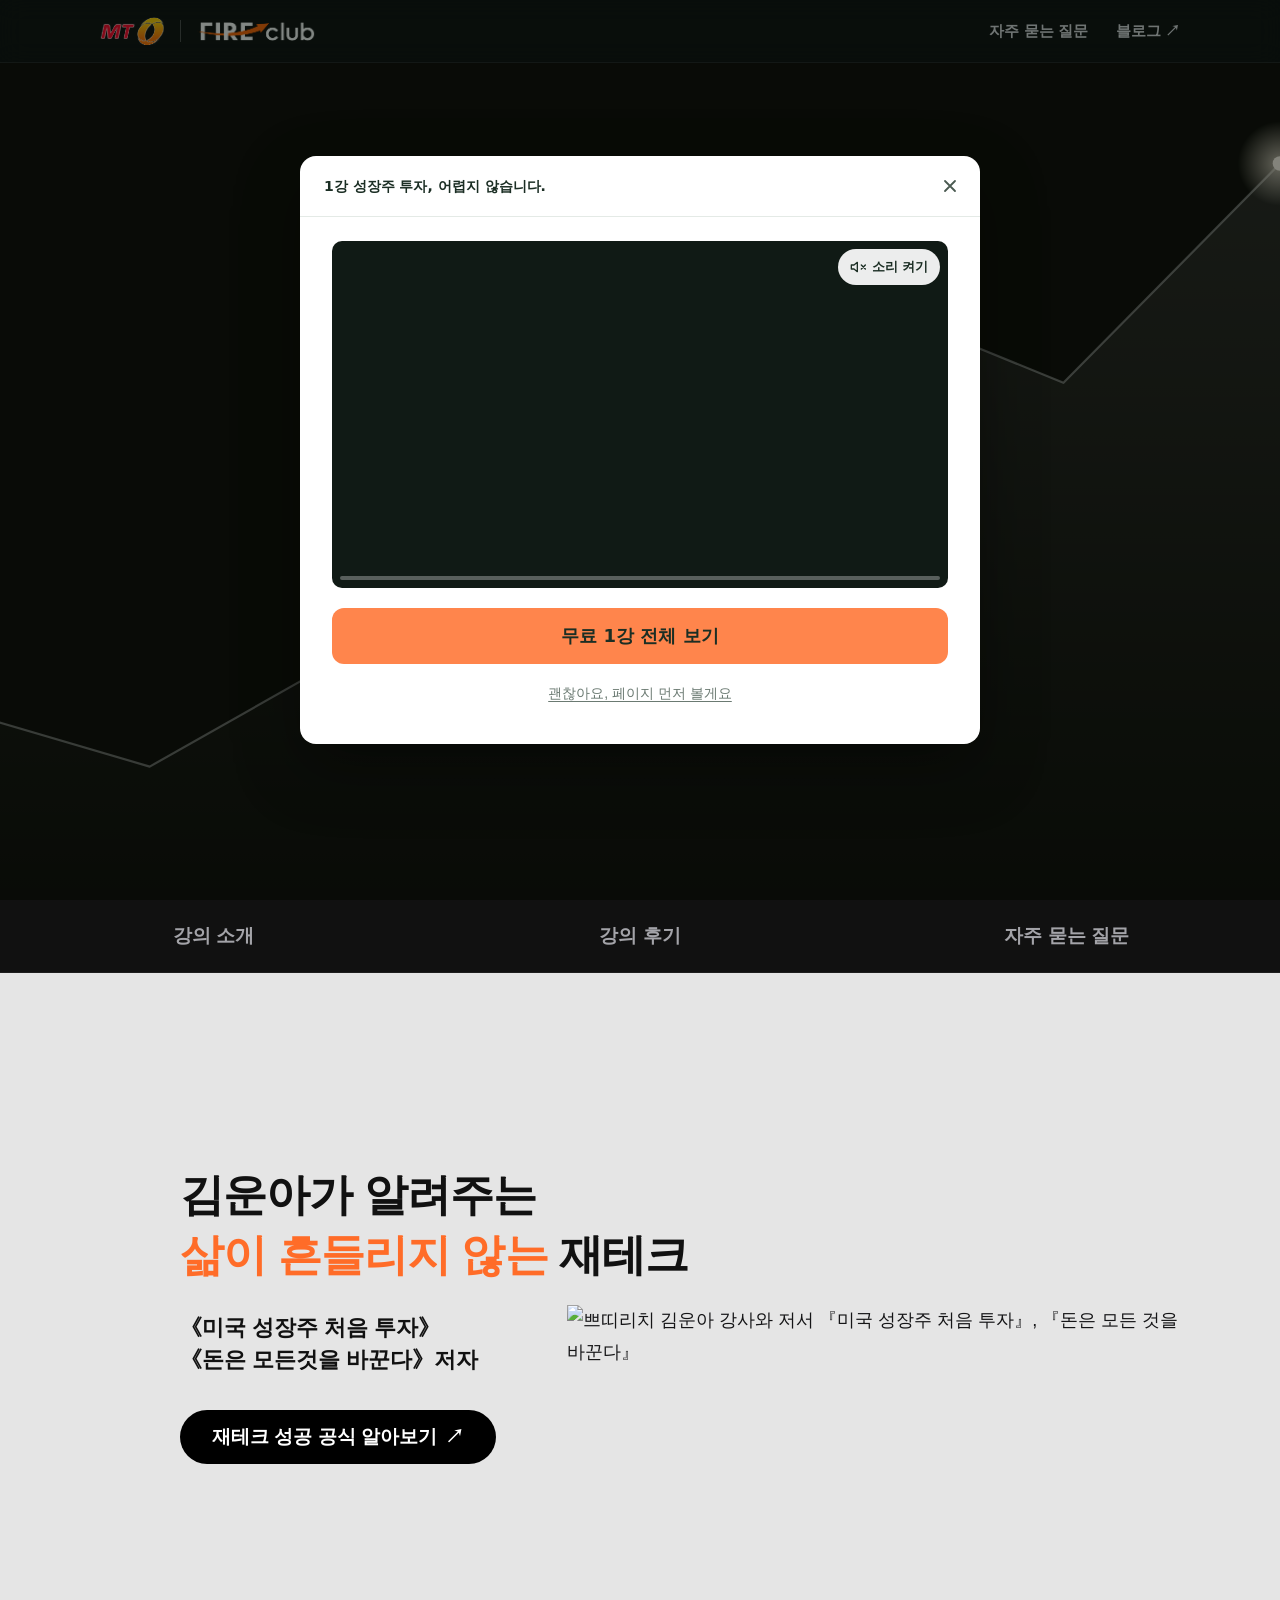
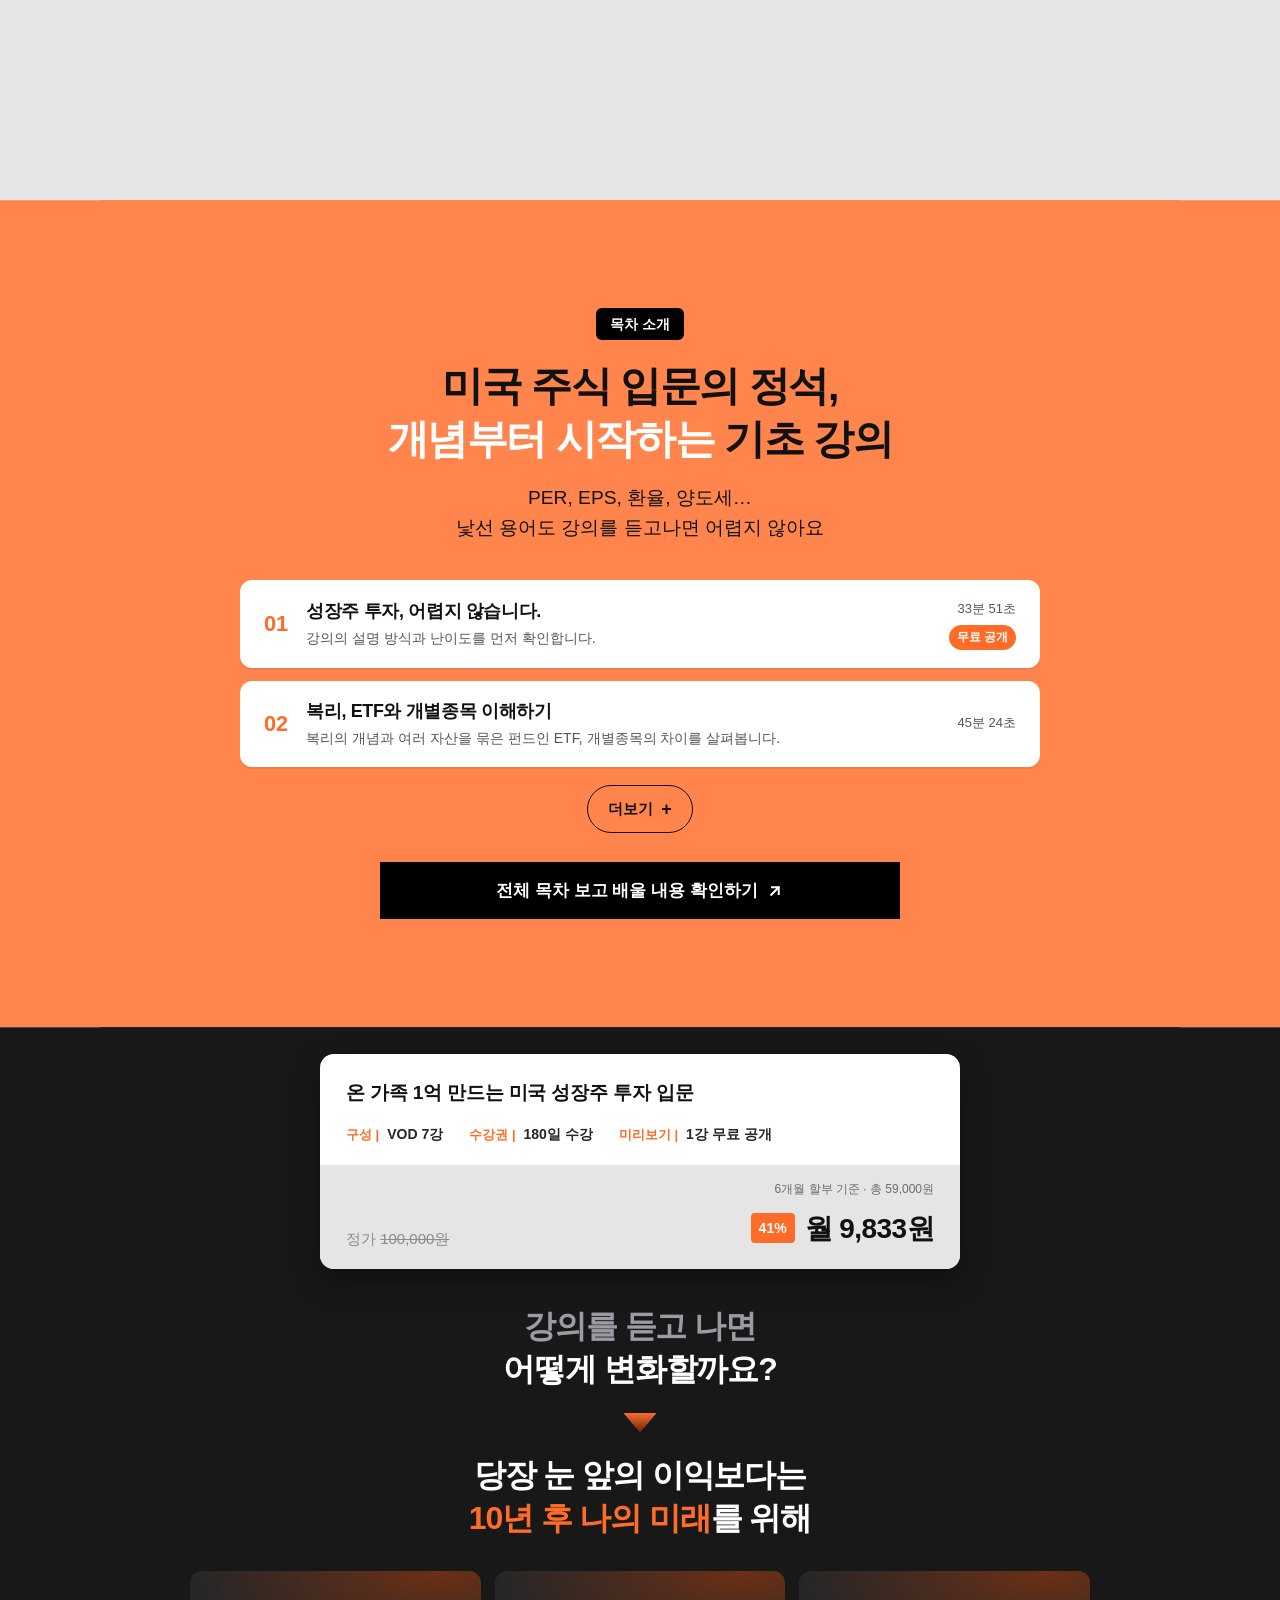
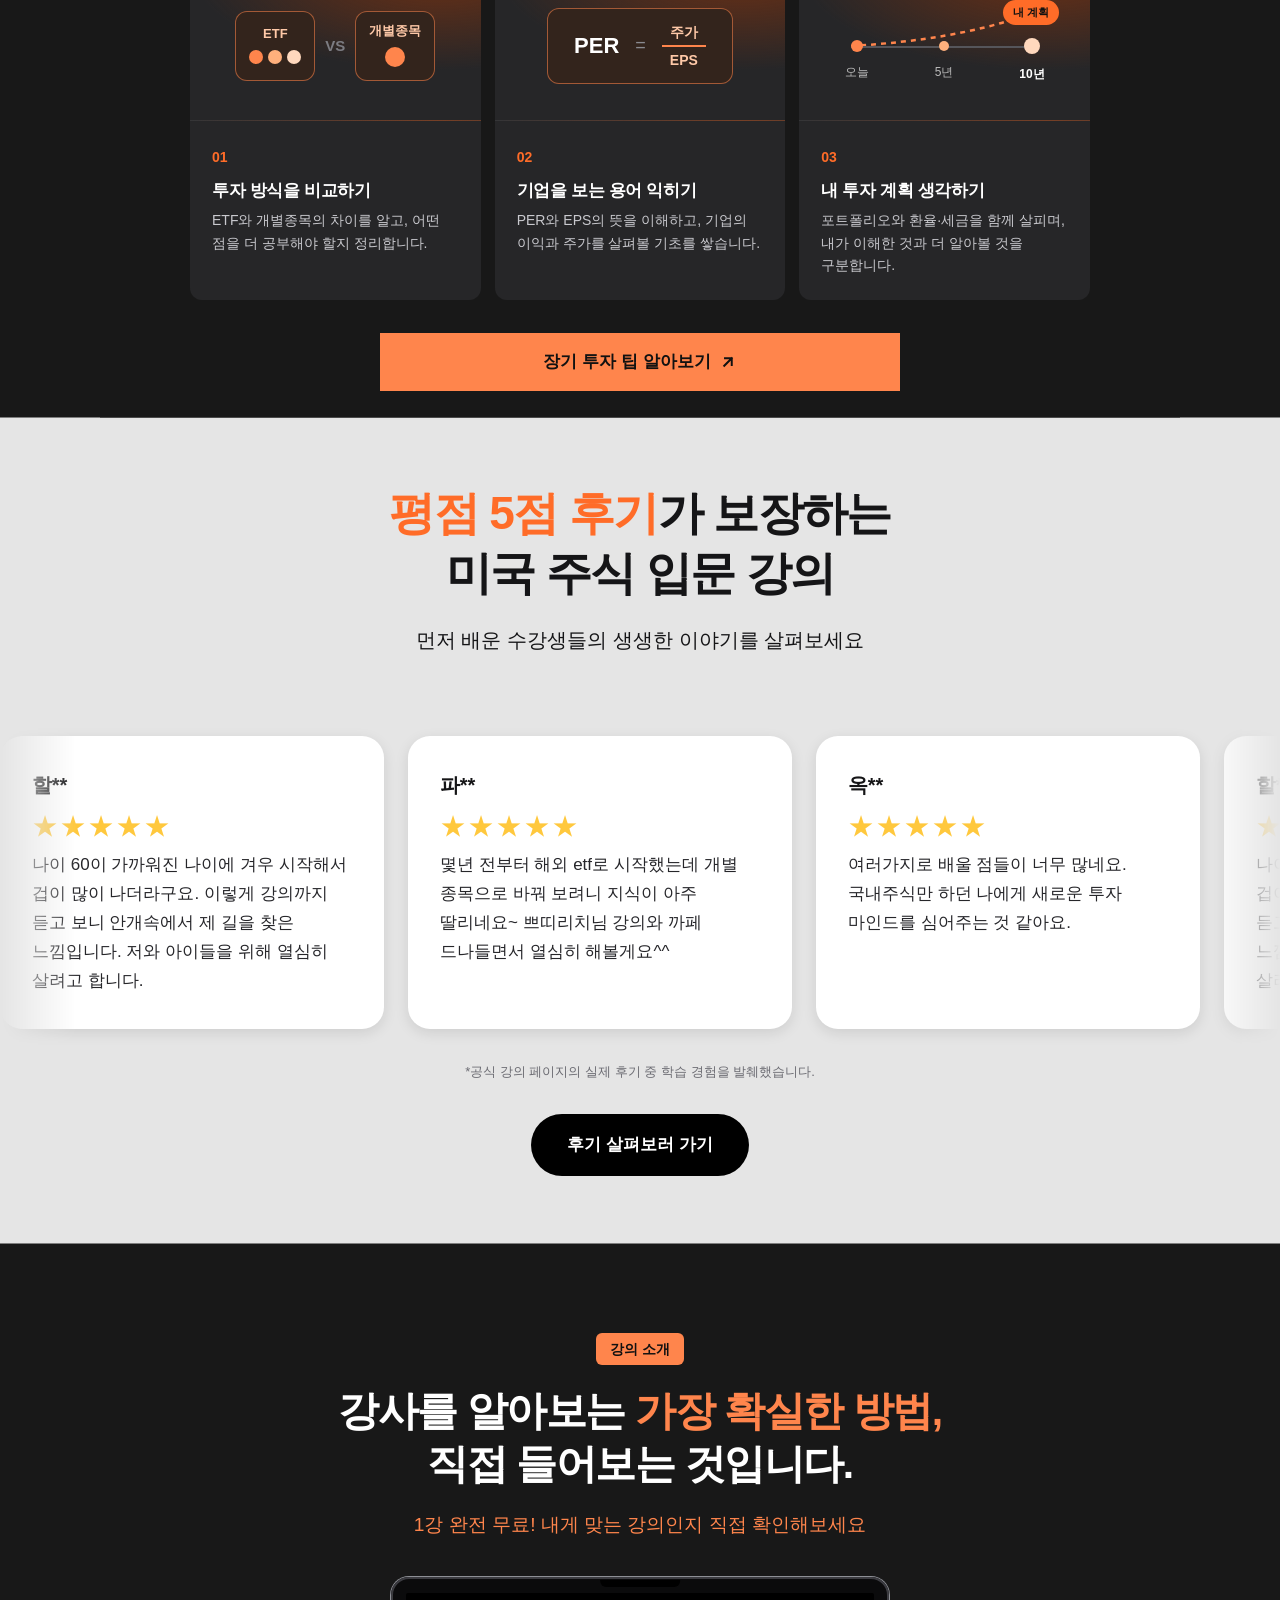
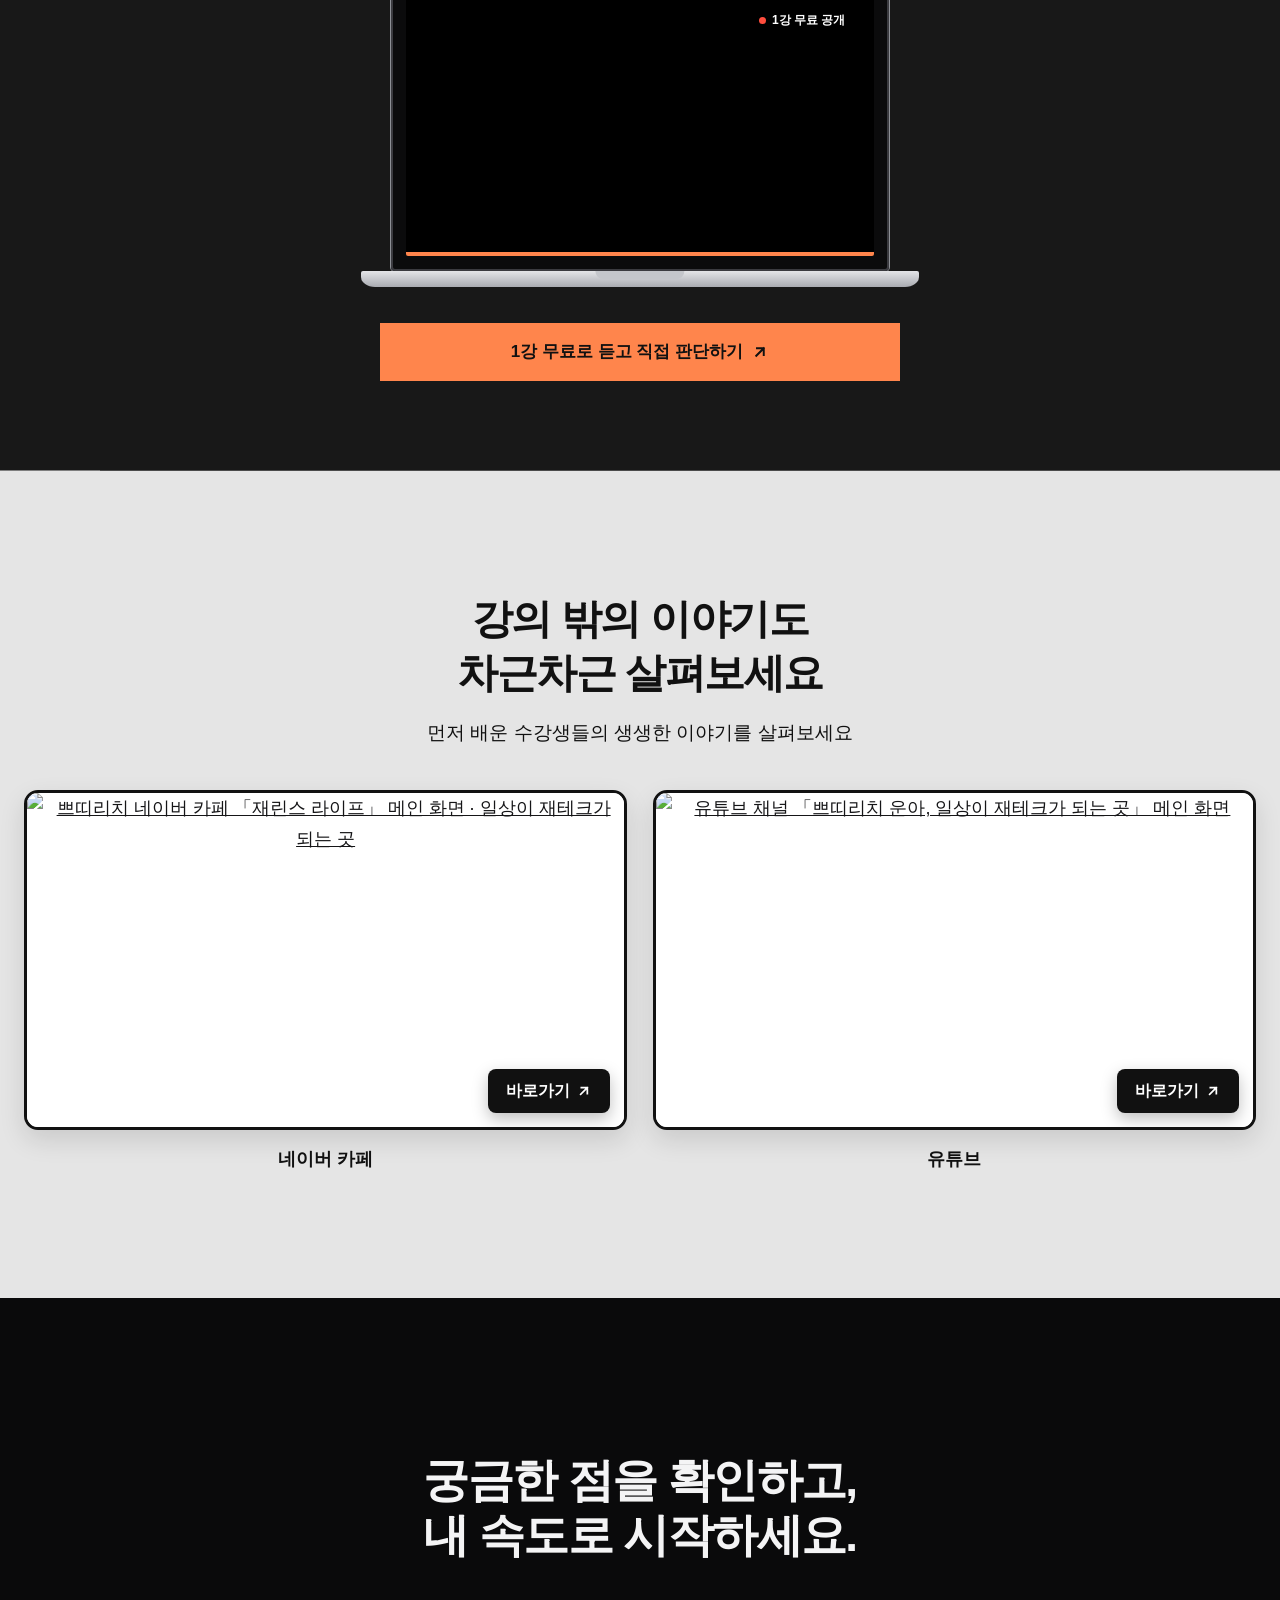
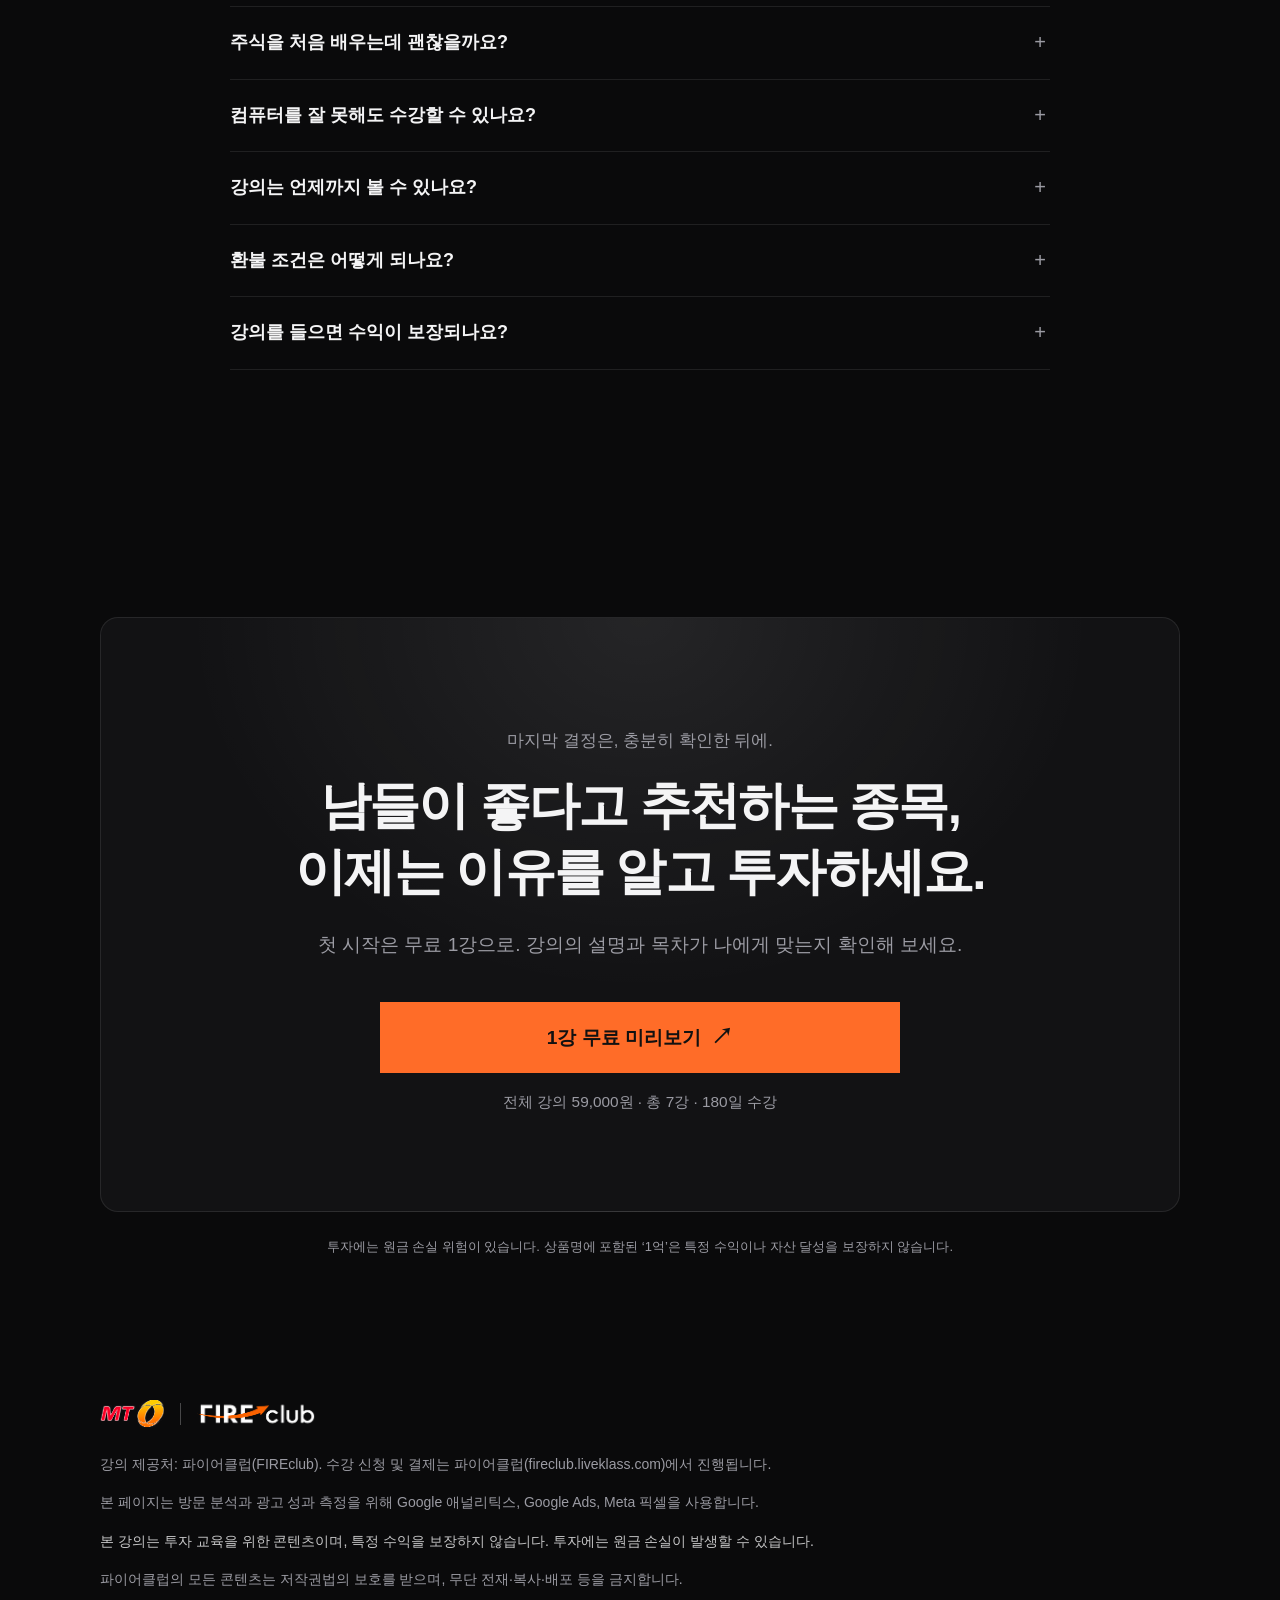
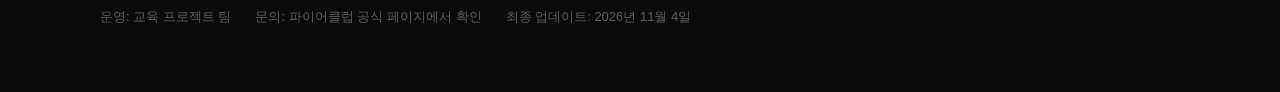
==== commit 9ce653ad: "랜딩: 인트로 메인 카피·CTA 문구 오탈자 수정 (제테크/재태크 → 재테크) - 인트로 제목: 삶이 흔들리지 않는 재테크 - 인트로 CTA: 재테크 성공 공식 알아보기 - 이벤트" ====
--- a/03_landing_page/wireframe/index.html
+++ b/03_landing_page/wireframe/index.html
@@ -1158,9 +1158,9 @@
     <section id="intro" data-section="2_intro" aria-labelledby="intro-title">
       <div class="intro-v3" data-track-section="intro">
         <div class="intro-copy">
-          <h2 id="intro-title">김운아가 알려주는<br><span class="hl">삶이 흔들리지 않는</span> 제테크</h2>
+          <h2 id="intro-title">김운아가 알려주는<br><span class="hl">삶이 흔들리지 않는</span> 재테크</h2>
           <p class="lead">《미국 성장주 처음 투자》<br>《돈은 모든것을 바꾼다》저자</p>
-          <a class="pill cta intro-cta" data-cta-location="intro" href="https://fireclub.liveklass.com/classes/274558/classroom/1191830/?preview=true" target="_blank" rel="noopener">재태크 성공 공식 알아보기<span class="pill-arrow" aria-hidden="true">↗</span></a>
+          <a class="pill cta intro-cta" data-cta-location="intro" href="https://fireclub.liveklass.com/classes/274558/classroom/1191830/?preview=true" target="_blank" rel="noopener">재테크 성공 공식 알아보기<span class="pill-arrow" aria-hidden="true">↗</span></a>
         </div>
         <figure class="intro-photo"><img src="/wireframe/assets/instructor-kimuna.webp" width="1200" height="958" alt="쁘띠리치 김운아 강사와 저서 『미국 성장주 처음 투자』, 『돈은 모든 것을 바꾼다』" decoding="async"></figure>
       </div>
